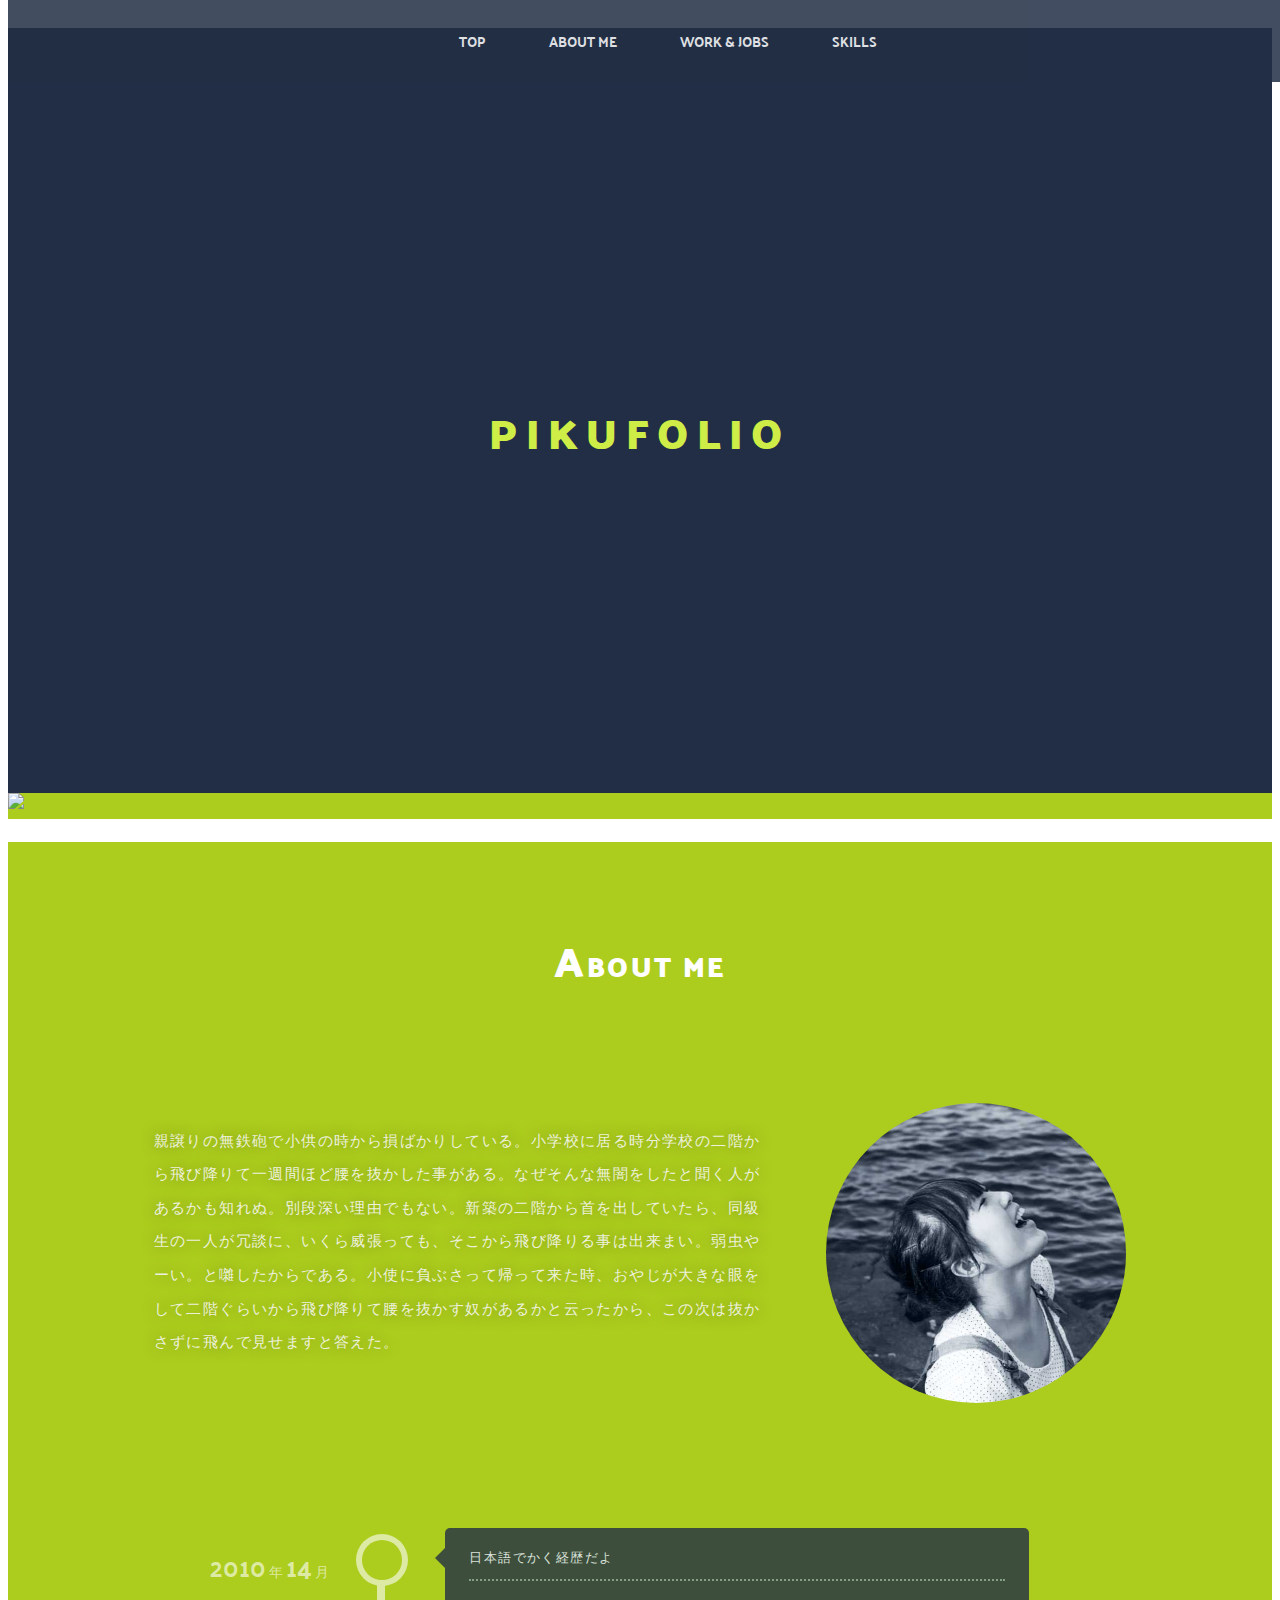
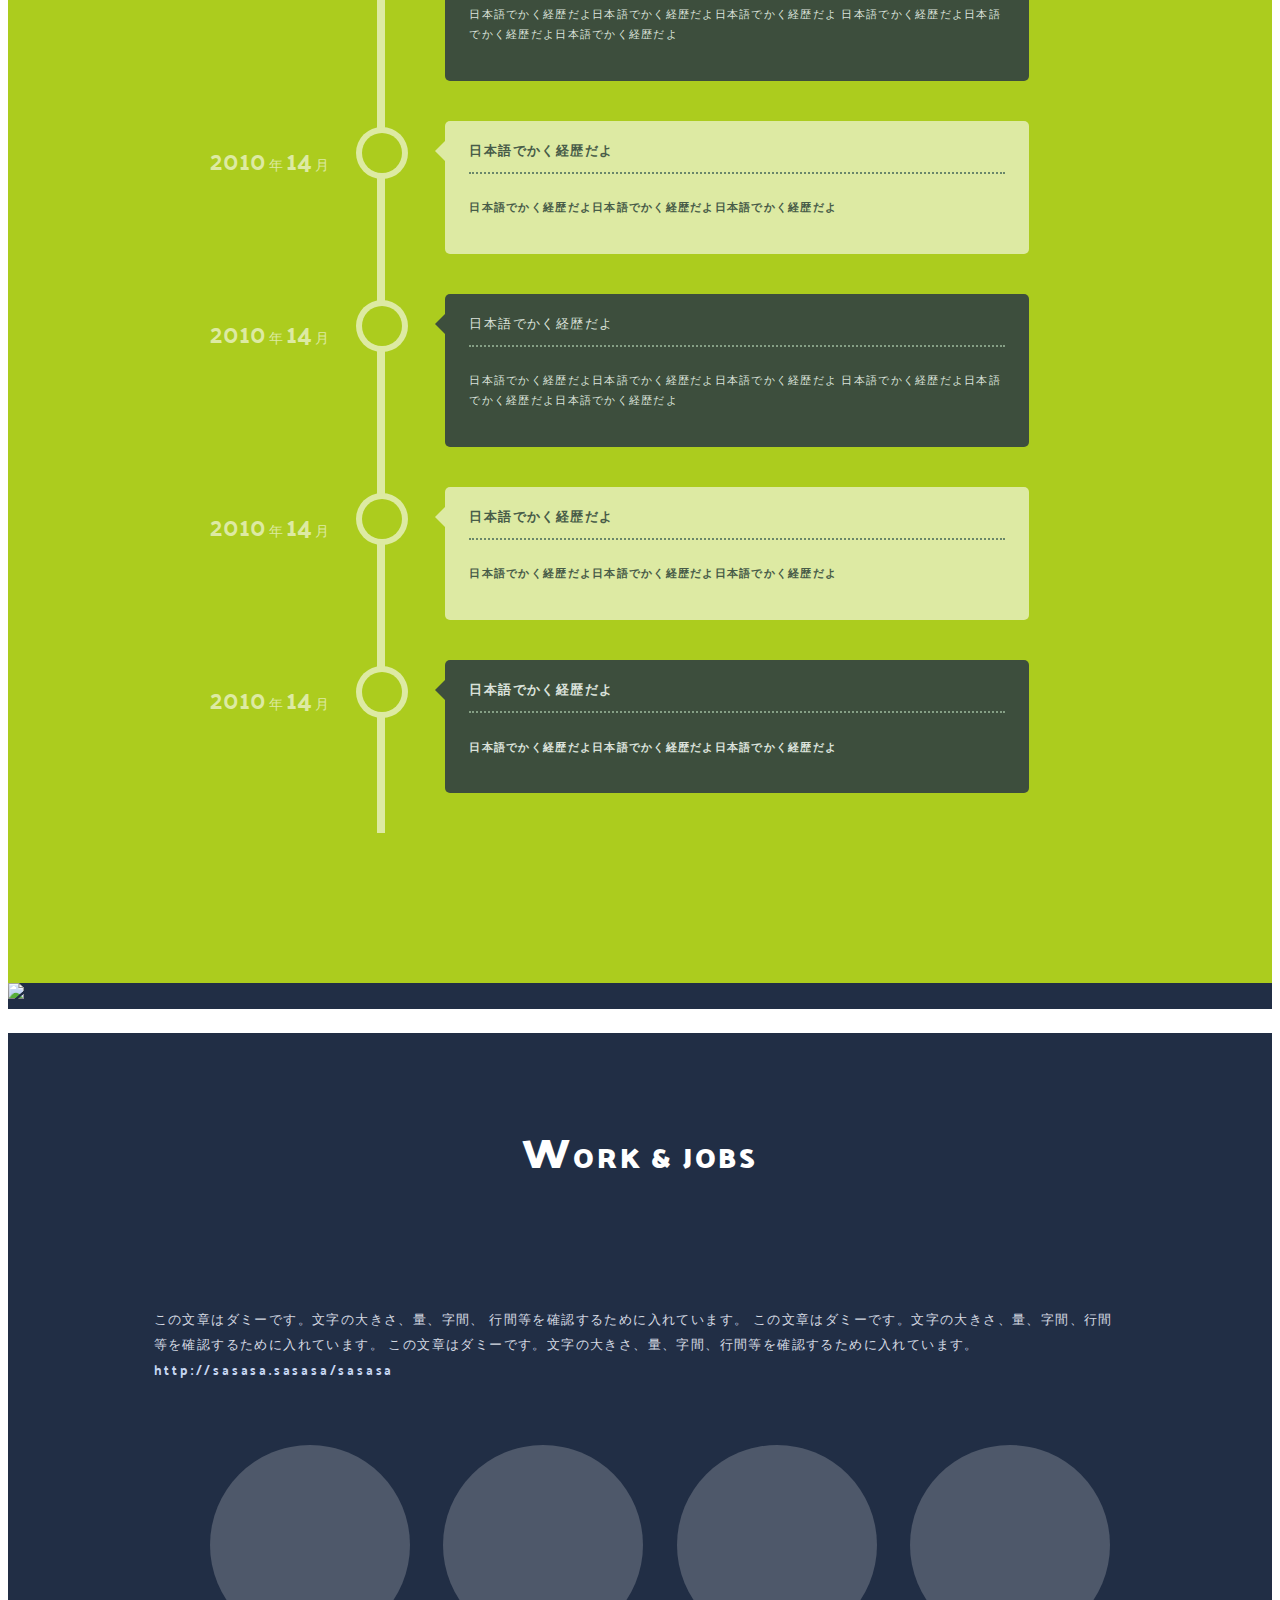
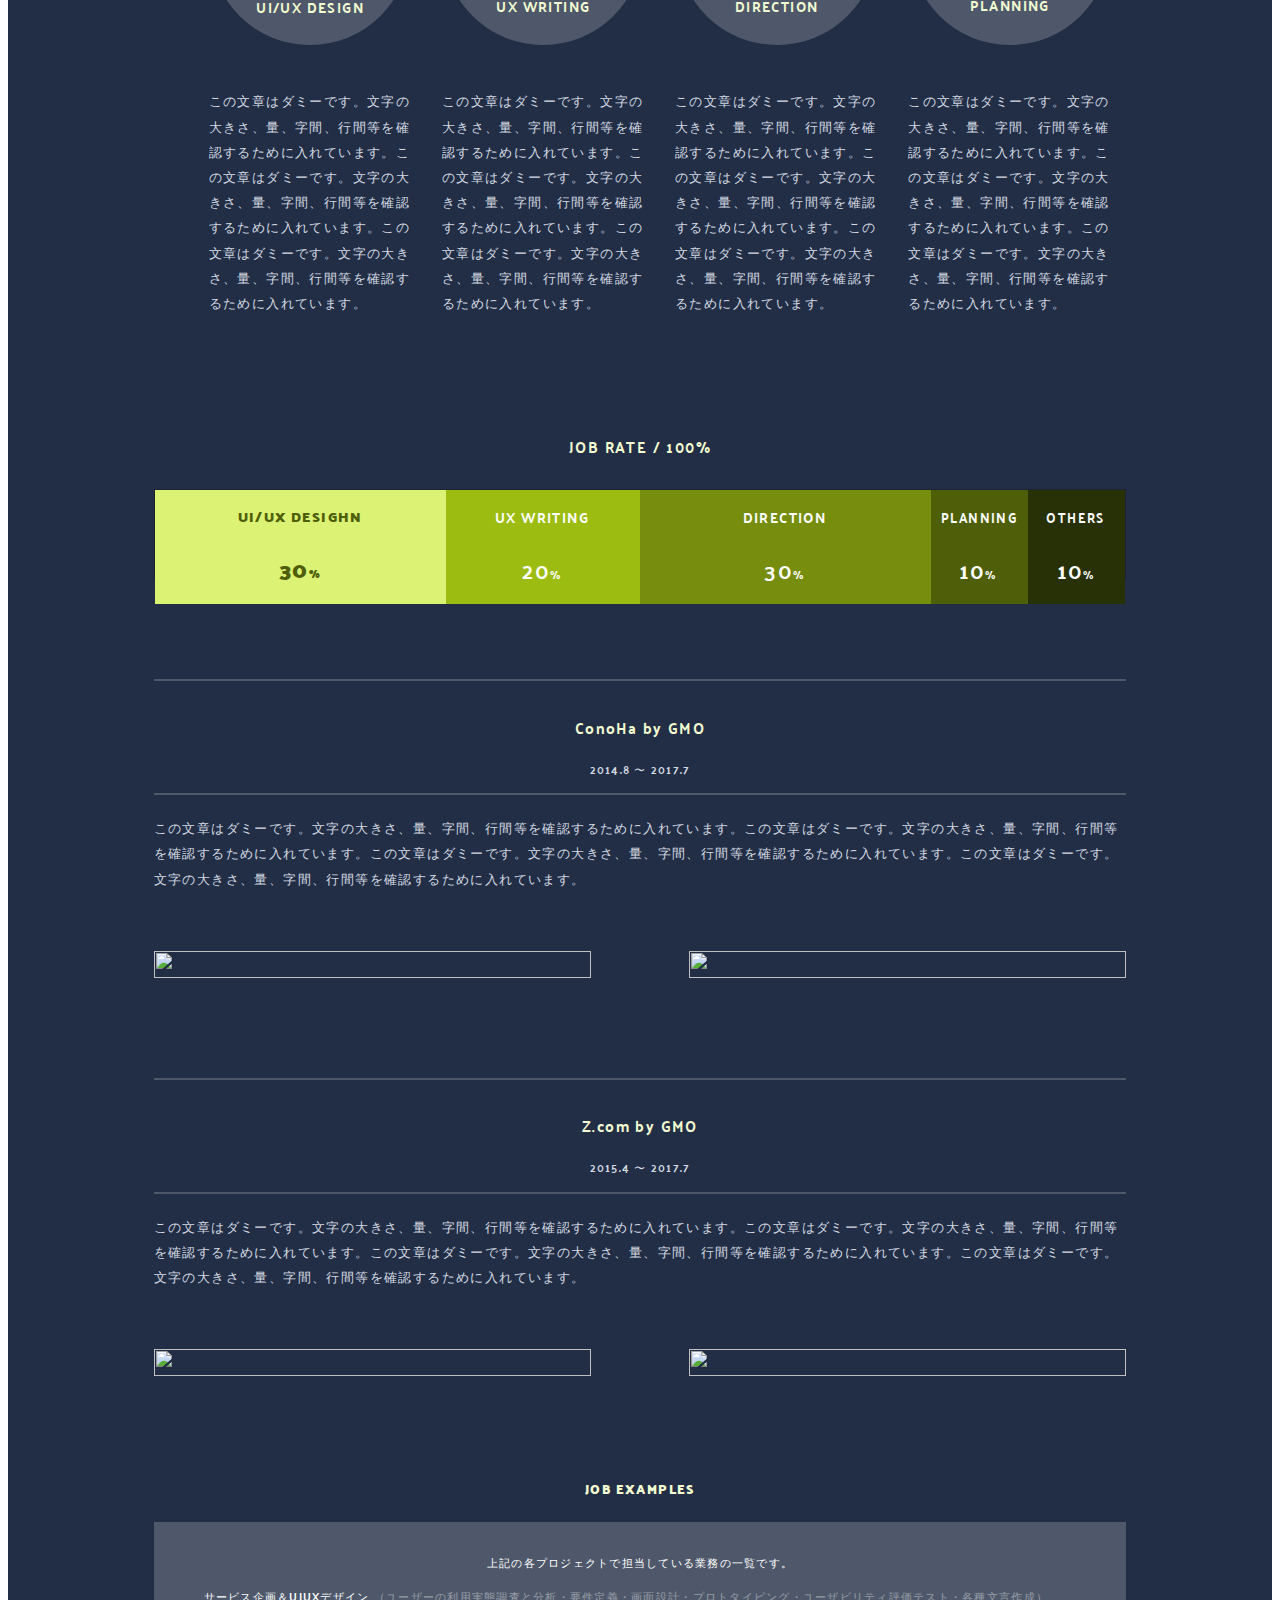
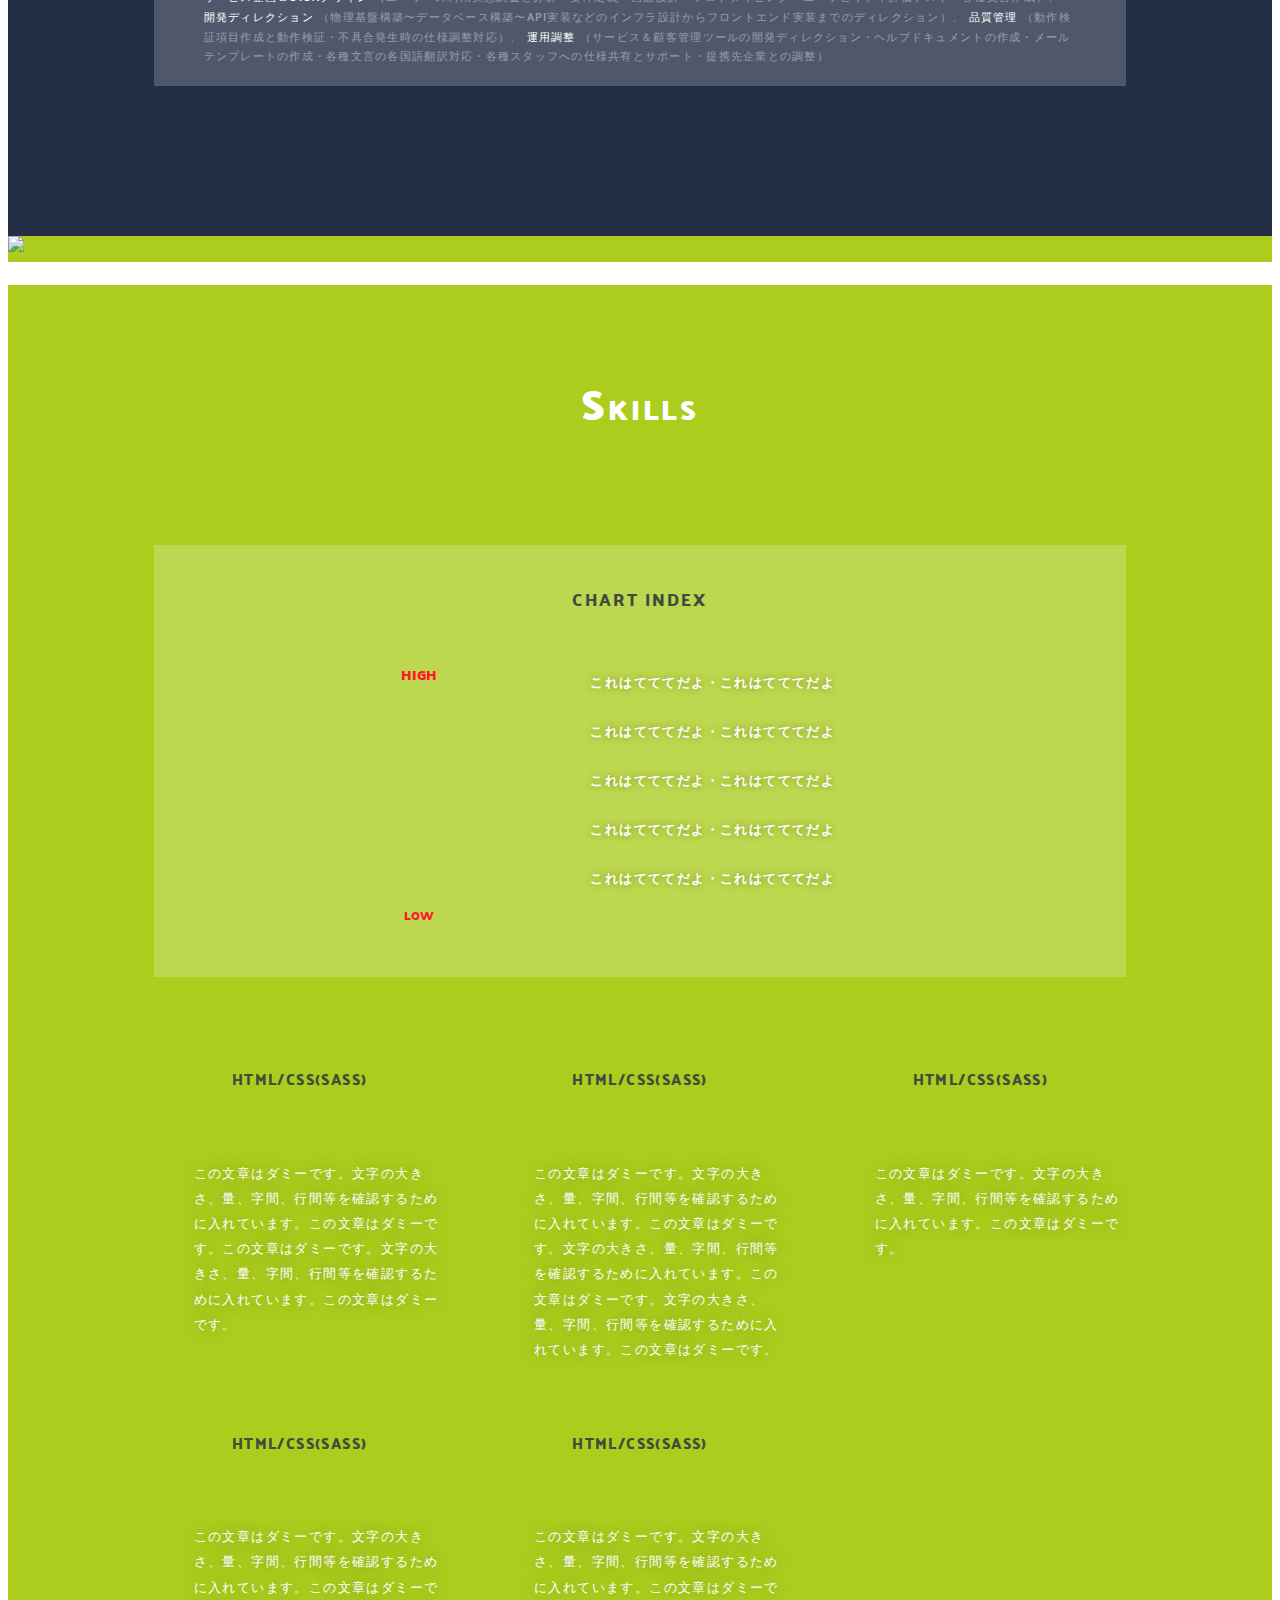
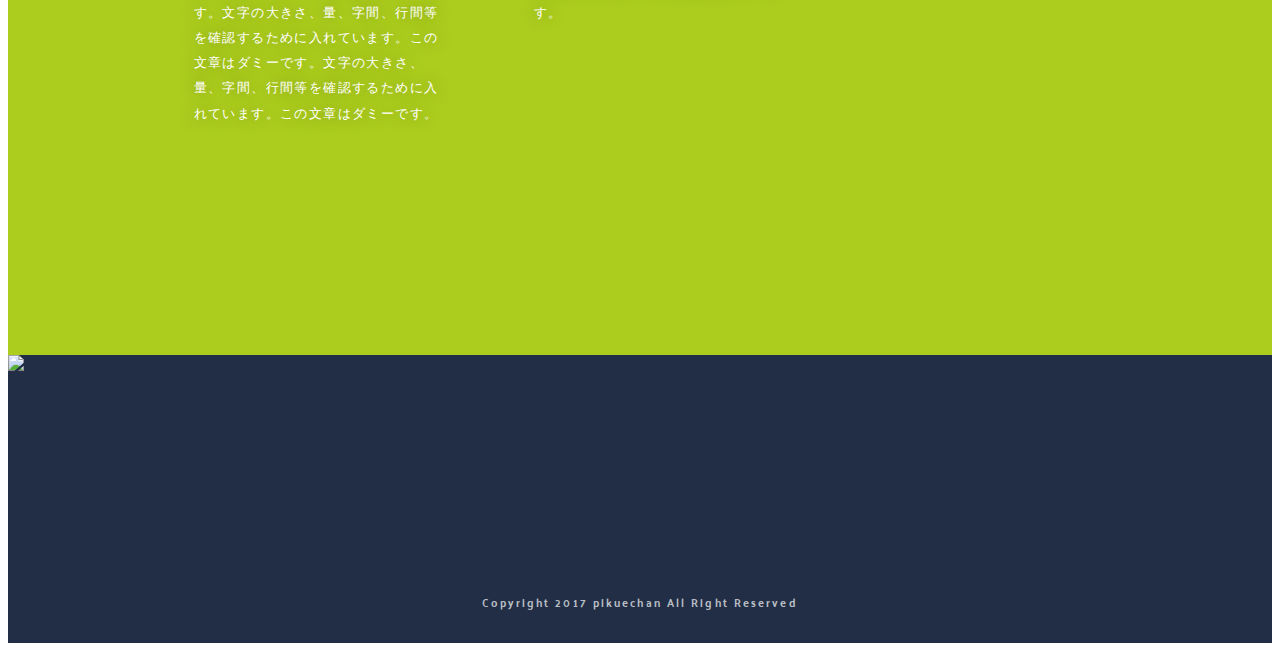
==== index.html @ f598cff9 "works job list  のレイアウト調整とサンプルテキストの追加" ====
<!DOCTYPE html>
<html>

<head>
    <meta charset="utf-8">
    <title>pikufolio</title>
    <meta name="description" content="サイトの紹介文">
    <meta name="author" content="pikuechan">
    <meta name="viewport" content="width=device-width, initial-scale=1">
    <link href="https://fonts.googleapis.com/earlyaccess/mplus1p.css" rel="stylesheet">
    <link rel="stylesheet" type="text/css" href="http://mplus-fonts.sourceforge.jp/webfonts/general-j/mplus_webfonts.css">
    <link rel="stylesheet" href="scss/css/reset.css">
    <link rel="stylesheet" href="scss/css/common.css">
    <!-- <link rel="shortcut icon" href="ファビコンのパス"> -->
</head>

<body>
    <header id="position_top">
        <nav>
            <span class="navmenu icon-menu"></span>
            <ol class="navmenu_list">
                <li><a class="navlink" href="#position_top">TOP</a></li>
                <li><a class="navlink" href="#position_aboutme">ABOUT ME</a></li>
                <li><a class="navlink" href="#position_works">WORK & JOBS</a></li>
                <li><a class="navlink" href="#position_skills">SKILLS</a></li>
            </ol>
        </nav>
        <h1 class="bold-text">PIKUFOLIO</h1>
    </header>
    <div class="section-border--earth">
        <img src="/images/svg/wave-earth.svg" width="100%" height="auto">
    </div>

    <main>
        <!--ABOUT ME-->
        <section class="aboutme" id="position_aboutme">
            <h2 class="aboutme__title">ABOUT ME</h2>
            <section class="aboutme__content">
                <!--プロフィール-->
                <section class="aboutme__profile">
                    <article>
                        親譲りの無鉄砲で小供の時から損ばかりしている。小学校に居る時分学校の二階から飛び降りて一週間ほど腰を抜かした事がある。なぜそんな無闇をしたと聞く人があるかも知れぬ。別段深い理由でもない。新築の二階から首を出していたら、同級生の一人が冗談に、いくら威張っても、そこから飛び降りる事は出来まい。弱虫やーい。と囃したからである。小使に負ぶさって帰って来た時、おやじが大きな眼をして二階ぐらいから飛び降りて腰を抜かす奴があるかと云ったから、この次は抜かさずに飛んで見せますと答えた。
                    </article>
                    <img src="/images/pikuphoto.jpg">
                </section>
                <!--年表-->
                <ul class="aboutme__chronology">
                    <li>
                        <time class="chronology__timelabel" datetime="2013-04">
                            <span class="num">2010</span>
                            <span class="char">年</span>
                            <span class="num">14</span>
                            <span class="char">月</span>
                        </time>
                        <div class="chronology__icon icon-graduation-cap"></div>
                        <div class="chronology__timecontent">
                            <h3>日本語でかく経歴だよ</h3>
                            <p>日本語でかく経歴だよ日本語でかく経歴だよ日本語でかく経歴だよ 日本語でかく経歴だよ日本語でかく経歴だよ日本語でかく経歴だよ
                            </p>
                        </div>
                    </li>
                    <li>
                        <time class="chronology__timelabel" datetime="2013-04">
                            <span class="num">2010</span>
                            <span class="char">年</span>
                            <span class="num">14</span>
                            <span class="char">月</span>
                        </time>
                        <div class="chronology__icon icon-link"></div>
                        <div class="chronology__timecontent">
                            <h3 class="semibold-text">日本語でかく経歴だよ</h3>
                            <p class="semibold-text">日本語でかく経歴だよ日本語でかく経歴だよ日本語でかく経歴だよ
                            </p>
                        </div>
                    </li>
                    <li>
                        <time class="chronology__timelabel" datetime="2013-04">
                            <span class="num">2010</span>
                            <span class="char">年</span>
                            <span class="num">14</span>
                            <span class="char">月</span>
                        </time>
                        <div class="chronology__icon icon-new-message"></div>
                        <div class="chronology__timecontent">
                            <h3>日本語でかく経歴だよ</h3>
                            <p>日本語でかく経歴だよ日本語でかく経歴だよ日本語でかく経歴だよ 日本語でかく経歴だよ日本語でかく経歴だよ日本語でかく経歴だよ
                            </p>
                        </div>
                    </li>
                    <li>
                        <time class="chronology__timelabel" datetime="2013-04">
                            <span class="num">2010</span>
                            <span class="char">年</span>
                            <span class="num">14</span>
                            <span class="char">月</span>
                        </time>
                        <div class="chronology__icon icon-link"></div>
                        <div class="chronology__timecontent">
                            <h3 class="semibold-text">日本語でかく経歴だよ</h3>
                            <p class="semibold-text">日本語でかく経歴だよ日本語でかく経歴だよ日本語でかく経歴だよ
                            </p>
                        </div>
                    </li>
                    <li>
                        <time class="chronology__timelabel" datetime="2013-04">
                            <span class="num">2010</span>
                            <span class="char">年</span>
                            <span class="num">14</span>
                            <span class="char">月</span>
                        </time>
                        <div class="chronology__icon icon-link"></div>
                        <div class="chronology__timecontent">
                            <h3 class="semibold-text">日本語でかく経歴だよ</h3>
                            <p class="semibold-text">日本語でかく経歴だよ日本語でかく経歴だよ日本語でかく経歴だよ
                            </p>
                        </div>
                    </li>
                </ul>
            </section>
        </section>
        <div class="section-border--space">
            <img src="/images/svg/wave-space.svg" width="100%" height="auto">
        </div>

        <!--WORKS-->
        <section class="works" id="position_works">
            <h2 class="works__title">WORK & JOBS </h2>
            <section class="works__content">
                <p class="works__description">
                    この文章はダミーです。文字の大きさ、量、字間、 行間等を確認するために入れています。 この文章はダミーです。文字の大きさ、量、字間、行間等を確認するために入れています。 この文章はダミーです。文字の大きさ、量、字間、行間等を確認するために入れています。
                    <a href="http://sasasa.sasasa/sasasa" target="new">http://sasasa.sasasa/sasasa</a>
                </p>
                <ul class="joblist">
                    <li class="joblist__items ">
                        <figure class="job__icon  job__icon--uiux"></figure>
                        <p class="job__description ">
                            この文章はダミーです。文字の大きさ、量、字間、行間等を確認するために入れています。この文章はダミーです。文字の大きさ、量、字間、行間等を確認するために入れています。この文章はダミーです。文字の大きさ、量、字間、行間等を確認するために入れています。
                        </p>
                    </li>
                    <li class="joblist__items ">
                        <figure class="job__icon job__icon--uxwriting"></figure>
                        <p class="job__description ">
                            この文章はダミーです。文字の大きさ、量、字間、行間等を確認するために入れています。この文章はダミーです。文字の大きさ、量、字間、行間等を確認するために入れています。この文章はダミーです。文字の大きさ、量、字間、行間等を確認するために入れています。
                        </p>
                    </li>
                    <li class="joblist__items ">
                        <figure class="job__icon  job__icon--direction"></figure>
                        <p class="job__description ">
                            この文章はダミーです。文字の大きさ、量、字間、行間等を確認するために入れています。この文章はダミーです。文字の大きさ、量、字間、行間等を確認するために入れています。この文章はダミーです。文字の大きさ、量、字間、行間等を確認するために入れています。
                        </p>
                    </li>
                    <li class="joblist__items ">
                        <figure class="job__icon  job__icon--planning"></figure>
                        <p class="job__description ">
                            この文章はダミーです。文字の大きさ、量、字間、行間等を確認するために入れています。この文章はダミーです。文字の大きさ、量、字間、行間等を確認するために入れています。この文章はダミーです。文字の大きさ、量、字間、行間等を確認するために入れています。
                        </p>
                    </li>

                </ul>
                <section class="job-rate">
                    <h3>JOB RATE / 100%</h3>
                    <div class="ratebar">
                        <div class="barparts barparts--uiux">
                            <mark class="barblock">
                                <u class="barnum">1</u>
                                <u class="bartitle">UI/UX DESIGHN</u>
                            </mark>
                            <mark class="barblock percnum">30</mark>
                        </div>
                        <div class="barparts barparts--uxwriting">
                            <mark class="barblock">
                                <u class="barnum">2</u>
                                <u class="bartitle">UX WRITING</u>
                            </mark>
                            <mark class="barblock percnum">20</mark>
                        </div>
                        <div class="barparts barparts--direction">
                            <mark class="barblock">
                                <u class="barnum">3</u>
                                <u class="bartitle">DIRECTION</u>
                            </mark>
                            <mark class="barblock percnum">30</mark>
                        </div>
                        <div class="barparts barparts--planning">
                            <mark class="barblock">
                                <u class="barnum">4</u>
                                <u class="bartitle">PLANNING</u>
                            </mark>
                            <mark class="barblock percnum">10</mark>
                        </div>
                        <div class="barparts barparts--others">
                            <mark class="barblock">
                                <u class="barnum">5</u>
                                <u class="bartitle">OTHERS</u>
                            </mark>
                            <mark class="barblock percnum">10</mark>
                        </div>
                    </div>
                    <div class="ratedfn">
                        <dl class="ratedfn--item ratedfn__uiux">
                            <dt class="ratedfn--num">1</dt>
                            <dd class="ratedfn--title">UI/UX DESIGHN
                                <u class="ratedfn--perc">30<u>%</u></u>
                            </dd>
                        </dl>
                        <dl class="ratedfn--item ratedfn__uxwriting">
                            <dt class="ratedfn--num">2</dt>
                            <dd class="ratedfn--title">UX WRITING
                                <u class="ratedfn--perc">20<u>%</u></u>
                            </dd>
                        </dl>
                        <dl class="ratedfn--item ratedfn__direction">
                            <dt class="ratedfn--num">3</dt>
                            <dd class="ratedfn--title">DIRECTION
                                <u class="ratedfn--perc">30<u>%</u></u>
                            </dd>
                        </dl>
                        <dl class="ratedfn--item ratedfn__planning">
                            <dt class="ratedfn--num">4</dt>
                            <dd class="ratedfn--title">PLANNING
                                <u class="ratedfn--perc">10<u>%</u></u>
                            </dd>
                        </dl>
                        <dl class="ratedfn--item ratedfn__others">
                            <dt class="ratedfn--num">5</dt>
                            <dd class="ratedfn--title">OTHERS
                                <u class="ratedfn--perc">10<u>%</u></u>
                            </dd>
                        </dl>
                    </div>
                </section>
                <section class="jobcase">
                    <div class="jobcase__title">
                        <h3>ConoHa by GMO</h3>
                        <aside>2014.8 〜 2017.7</aside>
                    </div>
                    <p class="jobcase__description">
                        この文章はダミーです。文字の大きさ、量、字間、行間等を確認するために入れています。この文章はダミーです。文字の大きさ、量、字間、行間等を確認するために入れています。この文章はダミーです。文字の大きさ、量、字間、行間等を確認するために入れています。この文章はダミーです。文字の大きさ、量、字間、行間等を確認するために入れています。
                    </p>
                    <div class="jobcase__images">
                        <a href="/images/conoha1.png" data-rel="lightcase:myCollection:slideshow" title="ConoHaコントロールパネル">
                            <img src="/images/conoha1.png" alt="">
                        </a>
                        <a href="/images/conoha2.png" data-rel="lightcase:myCollection:slideshow" title="ConoHaコントロールパネル">
                            <img src="/images/conoha2.png" alt="">
                        </a>
                    </div>
                </section>
                <section class="jobcase">
                    <div class="jobcase__title">
                        <h3>Z.com by GMO</h3>
                        <aside>2015.4 〜 2017.7</aside>
                    </div>
                    <p class="jobcase__description">
                        この文章はダミーです。文字の大きさ、量、字間、行間等を確認するために入れています。この文章はダミーです。文字の大きさ、量、字間、行間等を確認するために入れています。この文章はダミーです。文字の大きさ、量、字間、行間等を確認するために入れています。この文章はダミーです。文字の大きさ、量、字間、行間等を確認するために入れています。
                    </p>
                    <div class="jobcase__images">
                        <a href="/images/zcom1.png" data-rel="lightcase:myCollection:slideshow" title="Z.comコントロールパネル">
                            <img src="/images/zcom1.png" alt="">
                        </a>
                        <a href="/images/zcom2.png" data-rel="lightcase:myCollection:slideshow" title="Z.comコントロールパネル">
                            <img src="/images/zcom2.png" alt="">
                        </a>
                        <!--<img src="/images/zcom2.png" alt="">-->
                    </div>
                </section>
                <section class="jobdetails">
                    <h3 class="jobdetails__title bold-text">
                        JOB EXAMPLES
                    </h3>

                    <section class="jobdetails__area">
                        <p class="jobdetails__description">
                            上記の各プロジェクトで担当している業務の一覧です。
                        </p>
                        サービス企画＆UIUXデザイン<mark class="jobdetails__area__exam">
                        （ユーザーの利用実態調査と分析・要件定義・画面設計・プロトタイピング・ユーザビリティ評価テスト・各種文言作成）、</mark> 開発ディレクション
                        <mark class="jobdetails__area__exam">
                        （物理基盤構築〜データベース構築〜API実装などのインフラ設計からフロントエンド実装までのディレクション）、</mark> 品質管理
                        <mark class="jobdetails__area__exam">（動作検証項目作成と動作検証・不具合発生時の仕様調整対応）、</mark> 運用調整
                        <mark class="jobdetails__area__exam">
                        （サービス＆顧客管理ツールの開発ディレクション・ヘルプドキュメントの作成・メールテンプレートの作成・各種文言の各国語翻訳対応・各種スタッフへの仕様共有とサポート・提携先企業との調整）</mark>
                    </section>
                </section>
            </section>
        </section>
        <div class="section-border--earth ">
            <img src="/images/svg/wave-earth.svg" width="100% " height="auto ">
        </div>

        <!--SKILLS-->
        <section class="skills" id="position_skills">
            <h2 class="skills__title ">SKILLS </h2>
            <section class="skills__content">
                <aside class="chart">
                    <h3 class="chart__title semibold-text">CHART INDEX</h3>
                    <div class="chart__area">
                        <div class="chart__area__arrow">
                            <span class="icon-arrow"></span>
                        </div>
                        <aside class="chart__area__description">
                            <dl>
                                <dt class="skillheart skillheart--5"></dt>
                                <dd class="semibold-text">これはてててだよ・これはてててだよ</dd>
                            </dl>
                            <dl>
                                <dt class="skillheart skillheart--4"></dt>
                                <dd class="semibold-text">これはてててだよ・これはてててだよ</dd>
                            </dl>
                            <dl>
                                <dt class="skillheart skillheart--3"></dt>
                                <dd class="semibold-text">これはてててだよ・これはてててだよ</dd>
                            </dl>
                            <dl>
                                <dt class="skillheart skillheart--2"></dt>
                                <dd class="semibold-text">これはてててだよ・これはてててだよ</dd>
                            </dl>
                            <dl>
                                <dt class="skillheart skillheart--1"></dt>
                                <dd class="semibold-text">これはてててだよ・これはてててだよ</dd>
                            </dl>
                        </aside>
                    </div>
                </aside>
                <section class="skills__list">
                    <dl class="skill__item">
                        <dt class="skill__title">
                            <h4 class="semibold-text">HTML/CSS(SASS)</h4>
                            <span class="skillheart skillheart--4"></span>
                        </dt>
                        <dd class="skill__comment">
                            この文章はダミーです。文字の大きさ、量、字間、行間等を確認するために入れています。この文章はダミーです。この文章はダミーです。文字の大きさ、量、字間、行間等を確認するために入れています。この文章はダミーです。
                        </dd>
                    </dl>
                    <dl class="skill__item">
                        <dt class="skill__title">
                            <h4 class="semibold-text">HTML/CSS(SASS)</h4>
                            <span class="skillheart skillheart--3"></span>
                        </dt>
                        <dd class="skill__comment">
                            この文章はダミーです。文字の大きさ、量、字間、行間等を確認するために入れています。この文章はダミーです。文字の大きさ、量、字間、行間等を確認するために入れています。この文章はダミーです。文字の大きさ、量、字間、行間等を確認するために入れています。この文章はダミーです。
                        </dd>
                    </dl>
                    <dl class="skill__item">
                        <dt class="skill__title">
                            <h4 class="semibold-text">HTML/CSS(SASS)</h4>
                            <span class="skillheart skillheart--2"></span>
                        </dt>
                        <dd class="skill__comment">
                            この文章はダミーです。文字の大きさ、量、字間、行間等を確認するために入れています。この文章はダミーです。
                        </dd>
                    </dl>
                    <dl class="skill__item">
                        <dt class="skill__title">
                            <h4 class="semibold-text">HTML/CSS(SASS)</h4>
                            <span class="skillheart skillheart--4"></span>
                        </dt>
                        <dd class="skill__comment">
                            この文章はダミーです。文字の大きさ、量、字間、行間等を確認するために入れています。この文章はダミーです。文字の大きさ、量、字間、行間等を確認するために入れています。この文章はダミーです。文字の大きさ、量、字間、行間等を確認するために入れています。この文章はダミーです。
                        </dd>
                    </dl>
                    <dl class="skill__item">
                        <dt class="skill__title">
                            <h4 class="semibold-text">HTML/CSS(SASS)</h4>
                            <span class="skillheart skillheart--3"></span>
                        </dt>
                        <dd class="skill__comment">
                            この文章はダミーです。文字の大きさ、量、字間、行間等を確認するために入れています。この文章はダミーです。
                        </dd>
                    </dl>
                    <!--何もないとcenterが空いちゃうから調整用-->
                    <dl class="skill__item"></dl>
                </section>
            </section>
        </section>
        <div class="section-border--space ">
            <img src="/images/svg/wave-space.svg " width="100% " height="auto ">
        </div>

    </main>
    <footer>
        <div class="snsicons ">
            <ul>
                <li>
                    <a href="https://twitter.com/pikuechan" target="new"><span class="icon-twitter-with-circle "></span></a>
                </li>
                <li>
                    <a href="https://www.facebook.com/pikuechan" target="new"><span class="icon-facebook-with-circle "></span></a>
                </li>
                <li>
                    <a href="https://www.instagram.com/pikuechan" target="new"><span class="icon-instagram-with-circle "></span></a>
                </li>
                <li>
                    <a href="https://www.pinterest.jp/pikuechan/" target="new"><span class="icon-pinterest-with-circle "></span></a>
                </li>
                <li>
                    <a href="https://cookpad.com/kitchen/5305608" target="new"><span class="icon-cookpad "></span></a>
                </li>
                <li>
                    <a href="http://blog.pikuchi.com/" target="new"><span class="icon-blog "></span></a>
                </li>
            </ul>
        </div>
        <aside class="copyright ">Copyright 2017 pikuechan All Right Reserved</aside>
    </footer>

    <script type="text/javascript" src="https://ajax.googleapis.com/ajax/libs/jquery/1.10.2/jquery.min.js"></script>
    <script type="text/javascript" src="/js/lightcase.js"></script>
    <script type="text/javascript" src="/js/common.js"></script>
</body>

</html>
---- scss/css/common.css ----
@charset "UTF-8";
/***************************************************************
                          Color Settings
****************************************************************/
/*宇宙背景ver. カラーリング*/
/*地球背景ver. カラーリング*/
/***************************************************************
                          Size Settings
****************************************************************/
/***********************************************************
                         MIXIN
***********************************************************/
/***********************************************************
                       SECTION BASE AREA
***********************************************************/
/***********************************************************
                       SECTION TITLE　
***********************************************************/
/***********************************************************
                       SENTENCE STYLE　
***********************************************************/
/* xlarge */
/* large */
/* basic */
/* small */
/***************************************************************
                          Color Settings
****************************************************************/
/*宇宙背景ver. カラーリング*/
/*地球背景ver. カラーリング*/
/***************************************************************
                          Size Settings
****************************************************************/
/***********************************************************
                         EXTEMD
@media内で使えないから使い回しのサイズ指定には使えなそう.....
***********************************************************/
@import url("https://fonts.googleapis.com/css?family=Palanquin+Dark:400,600,700");
@font-face {
  font-family: 'pikufont';
  src: url("/fonts/pikufont.eot?nmrhon");
  src: url("/fonts/pikufont.eot?nmrhon#iefix") format("embedded-opentype"), url("/fonts/pikufont.ttf?nmrhon") format("truetype"), url("/fonts/pikufont.woff?nmrhon") format("woff"), url("/fonts/pikufont.svg?nmrhon#pikufont") format("svg");
  font-weight: normal;
  font-style: normal;
}

[class^="icon-"],
[class*=" icon-"] {
  /* use !important to prevent issues with browser extensions that change fonts */
  font-family: 'pikufont' !important;
  speak: none;
  font-style: normal;
  font-weight: normal;
  font-variant: normal;
  text-transform: none;
  line-height: 1;
  /* Better Font Rendering =========== */
  -webkit-font-smoothing: antialiased;
  -moz-osx-font-smoothing: grayscale;
}

.icon-air:before {
  content: "\e900";
}

.icon-aircraft-landing:before {
  content: "\e901";
}

.icon-aircraft-take-off:before {
  content: "\e902";
}

.icon-aircraft:before {
  content: "\e903";
}

.icon-align-bottom:before {
  content: "\e904";
}

.icon-align-horizontal-middle:before {
  content: "\e905";
}

.icon-align-left:before {
  content: "\e906";
}

.icon-align-right:before {
  content: "\e907";
}

.icon-align-top:before {
  content: "\e908";
}

.icon-align-vertical-middle:before {
  content: "\e909";
}

.icon-archive:before {
  content: "\e90a";
}

.icon-area-graph:before {
  content: "\e90b";
}

.icon-arrow-bold-down:before {
  content: "\e90c";
}

.icon-arrow-bold-left:before {
  content: "\e90d";
}

.icon-arrow-bold-right:before {
  content: "\e90e";
}

.icon-arrow-bold-up:before {
  content: "\e90f";
}

.icon-arrow-down:before {
  content: "\e910";
}

.icon-arrow-left:before {
  content: "\e911";
}

.icon-arrow-long-down:before {
  content: "\e912";
}

.icon-arrow-long-left:before {
  content: "\e913";
}

.icon-arrow-long-right:before {
  content: "\e914";
}

.icon-arrow-long-up:before {
  content: "\e915";
}

.icon-arrow-right:before {
  content: "\e916";
}

.icon-arrow-up:before {
  content: "\e917";
}

.icon-arrow-with-circle-down:before {
  content: "\e918";
}

.icon-arrow-with-circle-left:before {
  content: "\e919";
}

.icon-arrow-with-circle-right:before {
  content: "\e91a";
}

.icon-arrow-with-circle-up:before {
  content: "\e91b";
}

.icon-attachment:before {
  content: "\e91c";
}

.icon-awareness-ribbon:before {
  content: "\e91d";
}

.icon-back-in-time:before {
  content: "\e91e";
}

.icon-back:before {
  content: "\e91f";
}

.icon-bar-graph:before {
  content: "\e920";
}

.icon-battery:before {
  content: "\e921";
}

.icon-beamed-note:before {
  content: "\e922";
}

.icon-bell:before {
  content: "\e923";
}

.icon-blackboard:before {
  content: "\e924";
}

.icon-block:before {
  content: "\e925";
}

.icon-book:before {
  content: "\e926";
}

.icon-bookmark:before {
  content: "\e927";
}

.icon-bookmarks:before {
  content: "\e928";
}

.icon-bowl:before {
  content: "\e929";
}

.icon-box:before {
  content: "\e92a";
}

.icon-briefcase:before {
  content: "\e92b";
}

.icon-browser:before {
  content: "\e92c";
}

.icon-brush:before {
  content: "\e92d";
}

.icon-bucket:before {
  content: "\e92e";
}

.icon-bug:before {
  content: "\e92f";
}

.icon-cake:before {
  content: "\e930";
}

.icon-calculator:before {
  content: "\e931";
}

.icon-calendar:before {
  content: "\e932";
}

.icon-camera:before {
  content: "\e933";
}

.icon-ccw:before {
  content: "\e934";
}

.icon-chat:before {
  content: "\e935";
}

.icon-check:before {
  content: "\e936";
}

.icon-chevron-down:before {
  content: "\e937";
}

.icon-chevron-left:before {
  content: "\e938";
}

.icon-chevron-right:before {
  content: "\e939";
}

.icon-chevron-small-down:before {
  content: "\e93a";
}

.icon-chevron-small-left:before {
  content: "\e93b";
}

.icon-chevron-small-right:before {
  content: "\e93c";
}

.icon-chevron-small-up:before {
  content: "\e93d";
}

.icon-chevron-thin-down:before {
  content: "\e93e";
}

.icon-chevron-thin-left:before {
  content: "\e93f";
}

.icon-chevron-thin-right:before {
  content: "\e940";
}

.icon-chevron-thin-up:before {
  content: "\e941";
}

.icon-chevron-up:before {
  content: "\e942";
}

.icon-chevron-with-circle-down:before {
  content: "\e943";
}

.icon-chevron-with-circle-left:before {
  content: "\e944";
}

.icon-chevron-with-circle-right:before {
  content: "\e945";
}

.icon-chevron-with-circle-up:before {
  content: "\e946";
}

.icon-circle-with-cross:before {
  content: "\e947";
}

.icon-circle-with-minus:before {
  content: "\e948";
}

.icon-circle-with-plus:before {
  content: "\e949";
}

.icon-circle:before {
  content: "\e94a";
}

.icon-circular-graph:before {
  content: "\e94b";
}

.icon-clapperboard:before {
  content: "\e94c";
}

.icon-classic-computer:before {
  content: "\e94d";
}

.icon-clipboard:before {
  content: "\e94e";
}

.icon-clock:before {
  content: "\e94f";
}

.icon-cloud:before {
  content: "\e950";
}

.icon-code:before {
  content: "\e951";
}

.icon-cog:before {
  content: "\e952";
}

.icon-colours:before {
  content: "\e953";
}

.icon-compass:before {
  content: "\e954";
}

.icon-controller-fast-backward:before {
  content: "\e955";
}

.icon-controller-fast-forward:before {
  content: "\e956";
}

.icon-controller-jump-to-start:before {
  content: "\e957";
}

.icon-controller-next:before {
  content: "\e958";
}

.icon-controller-paus:before {
  content: "\e959";
}

.icon-controller-play:before {
  content: "\e95a";
}

.icon-controller-record:before {
  content: "\e95b";
}

.icon-controller-stop:before {
  content: "\e95c";
}

.icon-controller-volume:before {
  content: "\e95d";
}

.icon-copy:before {
  content: "\e95e";
}

.icon-creative-commons-attribution:before {
  content: "\e95f";
}

.icon-creative-commons-noderivs:before {
  content: "\e960";
}

.icon-creative-commons-noncommercial-eu:before {
  content: "\e961";
}

.icon-creative-commons-noncommercial-us:before {
  content: "\e962";
}

.icon-creative-commons-public-domain:before {
  content: "\e963";
}

.icon-creative-commons-remix:before {
  content: "\e964";
}

.icon-creative-commons-share:before {
  content: "\e965";
}

.icon-creative-commons-sharealike:before {
  content: "\e966";
}

.icon-creative-commons:before {
  content: "\e967";
}

.icon-credit-card:before {
  content: "\e968";
}

.icon-credit:before {
  content: "\e969";
}

.icon-crop:before {
  content: "\e96a";
}

.icon-cross:before {
  content: "\e96b";
}

.icon-cup:before {
  content: "\e96c";
}

.icon-cw:before {
  content: "\e96d";
}

.icon-cycle:before {
  content: "\e96e";
}

.icon-database:before {
  content: "\e96f";
}

.icon-dial-pad:before {
  content: "\e970";
}

.icon-direction:before {
  content: "\e971";
}

.icon-document-landscape:before {
  content: "\e972";
}

.icon-document:before {
  content: "\e973";
}

.icon-documents:before {
  content: "\e974";
}

.icon-dot-single:before {
  content: "\e975";
}

.icon-dots-three-horizontal:before {
  content: "\e976";
}

.icon-dots-three-vertical:before {
  content: "\e977";
}

.icon-dots-two-horizontal:before {
  content: "\e978";
}

.icon-dots-two-vertical:before {
  content: "\e979";
}

.icon-download:before {
  content: "\e97a";
}

.icon-drink:before {
  content: "\e97b";
}

.icon-drive:before {
  content: "\e97c";
}

.icon-drop:before {
  content: "\e97d";
}

.icon-edit:before {
  content: "\e97e";
}

.icon-email:before {
  content: "\e97f";
}

.icon-emoji-flirt:before {
  content: "\e980";
}

.icon-emoji-happy:before {
  content: "\e981";
}

.icon-emoji-neutral:before {
  content: "\e982";
}

.icon-emoji-sad:before {
  content: "\e983";
}

.icon-erase:before {
  content: "\e984";
}

.icon-eraser:before {
  content: "\e985";
}

.icon-export:before {
  content: "\e986";
}

.icon-eye-with-line:before {
  content: "\e987";
}

.icon-eye:before {
  content: "\e988";
}

.icon-feather:before {
  content: "\e989";
}

.icon-fingerprint:before {
  content: "\e98a";
}

.icon-flag:before {
  content: "\e98b";
}

.icon-flash:before {
  content: "\e98c";
}

.icon-flashlight:before {
  content: "\e98d";
}

.icon-flat-brush:before {
  content: "\e98e";
}

.icon-flow-branch:before {
  content: "\e98f";
}

.icon-flow-cascade:before {
  content: "\e990";
}

.icon-flow-line:before {
  content: "\e991";
}

.icon-flow-parallel:before {
  content: "\e992";
}

.icon-flow-tree:before {
  content: "\e993";
}

.icon-flower:before {
  content: "\e994";
}

.icon-folder-images:before {
  content: "\e995";
}

.icon-folder-music:before {
  content: "\e996";
}

.icon-folder-video:before {
  content: "\e997";
}

.icon-folder:before {
  content: "\e998";
}

.icon-forward:before {
  content: "\e999";
}

.icon-funnel:before {
  content: "\e99a";
}

.icon-game-controller:before {
  content: "\e99b";
}

.icon-gauge:before {
  content: "\e99c";
}

.icon-globe:before {
  content: "\e99d";
}

.icon-graduation-cap:before {
  content: "\e99e";
}

.icon-grid:before {
  content: "\e99f";
}

.icon-hair-cross:before {
  content: "\e9a0";
}

.icon-hand:before {
  content: "\e9a1";
}

.icon-heart-outlined:before {
  content: "\e9a2";
}

.icon-heart:before {
  content: "\e9a3";
}

.icon-help-with-circle:before {
  content: "\e9a4";
}

.icon-help:before {
  content: "\e9a5";
}

.icon-home:before {
  content: "\e9a6";
}

.icon-hour-glass:before {
  content: "\e9a7";
}

.icon-image-inverted:before {
  content: "\e9a8";
}

.icon-image:before {
  content: "\e9a9";
}

.icon-images:before {
  content: "\e9aa";
}

.icon-inbox:before {
  content: "\e9ab";
}

.icon-infinity:before {
  content: "\e9ac";
}

.icon-info-with-circle:before {
  content: "\e9ad";
}

.icon-info:before {
  content: "\e9ae";
}

.icon-install:before {
  content: "\e9af";
}

.icon-key:before {
  content: "\e9b0";
}

.icon-keyboard:before {
  content: "\e9b1";
}

.icon-lab-flask:before {
  content: "\e9b2";
}

.icon-landline:before {
  content: "\e9b3";
}

.icon-language:before {
  content: "\e9b4";
}

.icon-laptop:before {
  content: "\e9b5";
}

.icon-layers:before {
  content: "\e9b6";
}

.icon-leaf:before {
  content: "\e9b7";
}

.icon-level-down:before {
  content: "\e9b8";
}

.icon-level-up:before {
  content: "\e9b9";
}

.icon-lifebuoy:before {
  content: "\e9ba";
}

.icon-light-bulb:before {
  content: "\e9bb";
}

.icon-light-down:before {
  content: "\e9bc";
}

.icon-light-up:before {
  content: "\e9bd";
}

.icon-line-graph:before {
  content: "\e9be";
}

.icon-link:before {
  content: "\e9bf";
}

.icon-list:before {
  content: "\e9c0";
}

.icon-location-pin:before {
  content: "\e9c1";
}

.icon-location:before {
  content: "\e9c2";
}

.icon-lock-open:before {
  content: "\e9c3";
}

.icon-lock:before {
  content: "\e9c4";
}

.icon-log-out:before {
  content: "\e9c5";
}

.icon-login:before {
  content: "\e9c6";
}

.icon-loop:before {
  content: "\e9c7";
}

.icon-magnet:before {
  content: "\e9c8";
}

.icon-magnifying-glass:before {
  content: "\e9c9";
}

.icon-mail:before {
  content: "\e9ca";
}

.icon-man:before {
  content: "\e9cb";
}

.icon-map:before {
  content: "\e9cc";
}

.icon-mask:before {
  content: "\e9cd";
}

.icon-medal:before {
  content: "\e9ce";
}

.icon-megaphone:before {
  content: "\e9cf";
}

.icon-menu:before {
  content: "\e9d0";
}

.icon-merge:before {
  content: "\e9d1";
}

.icon-message:before {
  content: "\e9d2";
}

.icon-mic:before {
  content: "\e9d3";
}

.icon-minus:before {
  content: "\e9d4";
}

.icon-mobile:before {
  content: "\e9d5";
}

.icon-modern-mic:before {
  content: "\e9d6";
}

.icon-moon:before {
  content: "\e9d7";
}

.icon-mouse-pointer:before {
  content: "\e9d8";
}

.icon-mouse:before {
  content: "\e9d9";
}

.icon-music:before {
  content: "\e9da";
}

.icon-network:before {
  content: "\e9db";
}

.icon-new-message:before {
  content: "\e9dc";
}

.icon-new:before {
  content: "\e9dd";
}

.icon-news:before {
  content: "\e9de";
}

.icon-newsletter:before {
  content: "\e9df";
}

.icon-note:before {
  content: "\e9e0";
}

.icon-notification:before {
  content: "\e9e1";
}

.icon-notifications-off:before {
  content: "\e9e2";
}

.icon-old-mobile:before {
  content: "\e9e3";
}

.icon-old-phone:before {
  content: "\e9e4";
}

.icon-open-book:before {
  content: "\e9e5";
}

.icon-palette:before {
  content: "\e9e6";
}

.icon-paper-plane:before {
  content: "\e9e7";
}

.icon-pencil:before {
  content: "\e9e8";
}

.icon-phone:before {
  content: "\e9e9";
}

.icon-pie-chart:before {
  content: "\e9ea";
}

.icon-pin:before {
  content: "\e9eb";
}

.icon-plus:before {
  content: "\e9ec";
}

.icon-popup:before {
  content: "\e9ed";
}

.icon-power-plug:before {
  content: "\e9ee";
}

.icon-price-ribbon:before {
  content: "\e9ef";
}

.icon-price-tag:before {
  content: "\e9f0";
}

.icon-print:before {
  content: "\e9f1";
}

.icon-progress-empty:before {
  content: "\e9f2";
}

.icon-progress-full:before {
  content: "\e9f3";
}

.icon-progress-one:before {
  content: "\e9f4";
}

.icon-progress-two:before {
  content: "\e9f5";
}

.icon-publish:before {
  content: "\e9f6";
}

.icon-quote:before {
  content: "\e9f7";
}

.icon-radio:before {
  content: "\e9f8";
}

.icon-remove-user:before {
  content: "\e9f9";
}

.icon-reply-all:before {
  content: "\e9fa";
}

.icon-reply:before {
  content: "\e9fb";
}

.icon-resize-100:before {
  content: "\e9fc";
}

.icon-resize-full-screen:before {
  content: "\e9fd";
}

.icon-retweet:before {
  content: "\e9fe";
}

.icon-rocket:before {
  content: "\e9ff";
}

.icon-round-brush:before {
  content: "\ea00";
}

.icon-rss:before {
  content: "\ea01";
}

.icon-ruler:before {
  content: "\ea02";
}

.icon-save:before {
  content: "\ea03";
}

.icon-scissors:before {
  content: "\ea04";
}

.icon-select-arrows:before {
  content: "\ea05";
}

.icon-share-alternative:before {
  content: "\ea06";
}

.icon-share:before {
  content: "\ea07";
}

.icon-shareable:before {
  content: "\ea08";
}

.icon-shield:before {
  content: "\ea09";
}

.icon-shop:before {
  content: "\ea0a";
}

.icon-shopping-bag:before {
  content: "\ea0b";
}

.icon-shopping-basket:before {
  content: "\ea0c";
}

.icon-shopping-cart:before {
  content: "\ea0d";
}

.icon-shuffle:before {
  content: "\ea0e";
}

.icon-signal:before {
  content: "\ea0f";
}

.icon-sound-mix:before {
  content: "\ea10";
}

.icon-sound-mute:before {
  content: "\ea11";
}

.icon-sound:before {
  content: "\ea12";
}

.icon-sports-club:before {
  content: "\ea13";
}

.icon-spreadsheet:before {
  content: "\ea14";
}

.icon-squared-cross:before {
  content: "\ea15";
}

.icon-squared-minus:before {
  content: "\ea16";
}

.icon-squared-plus:before {
  content: "\ea17";
}

.icon-star-outlined:before {
  content: "\ea18";
}

.icon-star:before {
  content: "\ea19";
}

.icon-stopwatch:before {
  content: "\ea1a";
}

.icon-suitcase:before {
  content: "\ea1b";
}

.icon-swap:before {
  content: "\ea1c";
}

.icon-sweden:before {
  content: "\ea1d";
}

.icon-switch:before {
  content: "\ea1e";
}

.icon-tablet-mobile-combo:before {
  content: "\ea1f";
}

.icon-tablet:before {
  content: "\ea20";
}

.icon-tag:before {
  content: "\ea21";
}

.icon-text-document-inverted:before {
  content: "\ea22";
}

.icon-text-document:before {
  content: "\ea23";
}

.icon-text:before {
  content: "\ea24";
}

.icon-thermometer:before {
  content: "\ea25";
}

.icon-thumbs-up:before {
  content: "\ea26";
}

.icon-thunder-cloud:before {
  content: "\ea27";
}

.icon-ticket:before {
  content: "\ea28";
}

.icon-time-slot:before {
  content: "\ea29";
}

.icon-tools:before {
  content: "\ea2a";
}

.icon-traffic-cone:before {
  content: "\ea2b";
}

.icon-trash:before {
  content: "\ea2c";
}

.icon-tree:before {
  content: "\ea2d";
}

.icon-triangle-down:before {
  content: "\ea2e";
}

.icon-triangle-left:before {
  content: "\ea2f";
}

.icon-triangle-right:before {
  content: "\ea30";
}

.icon-triangle-up:before {
  content: "\ea31";
}

.icon-tv:before {
  content: "\ea32";
}

.icon-typing:before {
  content: "\ea33";
}

.icon-uninstall:before {
  content: "\ea34";
}

.icon-upload-to-cloud:before {
  content: "\ea35";
}

.icon-upload:before {
  content: "\ea36";
}

.icon-v-card:before {
  content: "\ea37";
}

.icon-video-camera:before {
  content: "\ea38";
}

.icon-video:before {
  content: "\ea39";
}

.icon-vinyl:before {
  content: "\ea3a";
}

.icon-voicemail:before {
  content: "\ea3b";
}

.icon-wallet:before {
  content: "\ea3c";
}

.icon-warning:before {
  content: "\ea3d";
}

.icon-facebook-with-circle:before {
  content: "\ea3e";
}

.icon-instagram-with-circle:before {
  content: "\ea3f";
}

.icon-pinterest-with-circle:before {
  content: "\ea40";
}

.icon-twitter-with-circle:before {
  content: "\ea41";
}

.icon-arrow:before {
  content: "\ea42";
}

.icon-blog:before {
  content: "\ea43";
}

.icon-cookpad:before {
  content: "\ea44";
}

.icon-skill-heart:before {
  content: "\ea45";
}

/***************************************************************
                          Color Settings
****************************************************************/
/*宇宙背景ver. カラーリング*/
/*地球背景ver. カラーリング*/
/***************************************************************
                          Size Settings
****************************************************************/
/***********************************************************
                         MIXIN
***********************************************************/
/***********************************************************
                       SECTION BASE AREA
***********************************************************/
/***********************************************************
                       SECTION TITLE　
***********************************************************/
/***********************************************************
                       SENTENCE STYLE　
***********************************************************/
/* xlarge */
/* large */
/* basic */
/* small */
/***********************************************************
※mixin/extend/class name命名ルール

-(シングルハイフン) 文字の接続
__（アンダーバー）　パーツ 
--（ダブルハイフン）　パターン

*EXAMPLE
section-border--earth：section borderのearthパターン
***********************************************************/
/***********************************************************
                            BODY / main
***********************************************************/
:root {
  font-size: 14px;
}

body {
  font-family: 'Palanquin Dark', 'M+ Type-1 (general-j) Regular', sans-serif;
}

body .bold-text {
  font-family: 'Palanquin Dark', 'M+ Type-1 (general-j) Bold', sans-serif;
  font-weight: 700;
}

body .semibold-text {
  font-family: 'Palanquin Dark', 'M+ Type-1 (general-j) Medium', sans-serif;
  font-weight: 600;
}

a {
  text-decoration: none;
  color: #C7D7F2;
}

ul li,
ol li {
  list-style: none;
}

h1,
h2,
h3,
h4,
h5 {
  font-weight: normal;
}

mark {
  background-color: inherit;
  color: inherit;
  font-style: normal;
  font-weight: normal;
}

u {
  text-decoration: none;
}

/***********************************************************
                      SECTION BORDER
***********************************************************/
.section-border--earth {
  vertical-align: top;
  background-color: #ACCC1E;
}

.section-border--earth img {
  vertical-align: top;
}

.section-border--space {
  vertical-align: top;
  background-color: #212E45;
}

.section-border--space img {
  vertical-align: top;
}

/***************************************************************
                          Color Settings
****************************************************************/
/*宇宙背景ver. カラーリング*/
/*地球背景ver. カラーリング*/
/***************************************************************
                          Size Settings
****************************************************************/
/***********************************************************
                         MIXIN
***********************************************************/
/***********************************************************
                       SECTION BASE AREA
***********************************************************/
/***********************************************************
                       SECTION TITLE　
***********************************************************/
/***********************************************************
                       SENTENCE STYLE　
***********************************************************/
/* xlarge */
/* large */
/* basic */
/* small */
/***********************************************************
                           HEADER
***********************************************************/
header {
  height: 85vh;
  width: 100%;
  background-color: #212E45;
  background-image: url("/images/svg/star1300-900.svg");
  background-size: cover;
}

header nav {
  z-index: 100;
  -webkit-box-sizing: border-box;
  box-sizing: border-box;
  width: 100%;
  position: fixed;
  top: 0;
  padding: 8px 0;
  background-color: #212E45;
  opacity: 0.85;
  vertical-align: center;
  color: white;
  font-size: 1.0rem;
}

header nav ol {
  text-align: center;
}

header nav ol li {
  display: inline-block;
}

header nav ol li a {
  display: inline-block;
  padding: 6px 30px;
  color: white;
}

header nav ol li a:hover {
  color: #CFED47;
  background-color: black;
  border-radius: 15px;
}

header nav .navmenu {
  display: none;
}

header h1 {
  text-align: center;
  line-height: 90vh;
  font-size: 3.0rem;
  font-weight: 700;
  letter-spacing: 0.6rem;
  color: #CFED47;
}

@media (max-width: 960px) {
  header nav {
    padding: 0;
    height: auto;
  }
  header nav .navmenu {
    display: block;
    font-size: 2.5rem;
    float: right;
    padding: 2px 5px 0 0;
    cursor: pointer;
  }
  header nav .navmenu_list {
    display: none;
  }
  header nav.nav-open {
    opacity: 0.9;
    background-color: #151e2d;
  }
  header nav.nav-open .navmenu_list {
    display: block;
    text-align: left;
    padding: 15px 0;
  }
  header nav.nav-open .navmenu_list li {
    display: block;
    line-height: 2.5rem;
    text-align: center;
    margin: 0 10vw;
    border-bottom: 2px solid;
    border-color: rgba(255, 255, 255, 0.3);
  }
  header nav.nav-open .navmenu_list li:last-child {
    border-bottom: none;
  }
  header nav.nav-open .navmenu_list li:hover {
    color: #CFED47;
    border-radius: 0px;
    background-color: #080c11;
  }
  header nav.nav-open .navmenu_list li a {
    display: block;
  }
  header nav.nav-open .navmenu_list li a:hover {
    background-color: #080c11;
  }
  header h1 {
    font-size: 2.5rem;
  }
}

@media (max-width: 480px) {
  header h1 {
    font-size: 2.0rem;
  }
}

/***************************************************************
                          Color Settings
****************************************************************/
/*宇宙背景ver. カラーリング*/
/*地球背景ver. カラーリング*/
/***************************************************************
                          Size Settings
****************************************************************/
/***********************************************************
                         MIXIN
***********************************************************/
/***********************************************************
                       SECTION BASE AREA
***********************************************************/
/***********************************************************
                       SECTION TITLE　
***********************************************************/
/***********************************************************
                       SENTENCE STYLE　
***********************************************************/
/* xlarge */
/* large */
/* basic */
/* small */
/***********************************************************
                           FOOTER
***********************************************************/
footer {
  width: 100%;
  vertical-align: top;
  background-color: #212E45;
  background-image: url("/images/svg/star1300-900.svg");
  background-size: cover;
}

footer .snsicons {
  color: white;
  font-size: 3rem;
  padding-top: 20px;
  text-align: center;
}

footer .snsicons li {
  display: inline-block;
  padding: 0 5px;
}

footer .snsicons li a {
  color: white;
}

footer .snsicons li a:hover {
  color: #CFED47;
}

footer .copyright {
  width: 100%;
  -webkit-box-sizing: border-box;
  box-sizing: border-box;
  padding: 30px 0;
  text-align: center;
  vertical-align: bottom;
  color: rgba(255, 255, 255, 0.7);
  letter-spacing: 0.15rem;
  font-size: 0.8rem;
}

@media (max-width: 960px) {
  footer .snsicons {
    font-size: 2.6rem;
  }
}

@media (max-width: 480px) {
  footer .snsicons {
    font-size: 2.4rem;
  }
  footer .copyright {
    font-size: 0.6rem;
    padding: 25px 0;
  }
}

/***************************************************************
                          Color Settings
****************************************************************/
/*宇宙背景ver. カラーリング*/
/*地球背景ver. カラーリング*/
/***************************************************************
                          Size Settings
****************************************************************/
/***********************************************************
                         MIXIN
***********************************************************/
/***********************************************************
                       SECTION BASE AREA
***********************************************************/
/***********************************************************
                       SECTION TITLE　
***********************************************************/
/***********************************************************
                       SENTENCE STYLE　
***********************************************************/
/* xlarge */
/* large */
/* basic */
/* small */
/***********************************************************
                           ABOUT ME
***********************************************************/
.aboutme {
  width: 100%;
  background-color: #ACCC1E;
}

.aboutme__content {
  display: -webkit-box;
  display: -webkit-flex;
  display: -ms-flexbox;
  display: flex;
  -webkit-box-orient: vertical;
  -webkit-box-direction: normal;
  -webkit-flex-flow: column;
  -ms-flex-flow: column;
  flex-flow: column;
  width: 76vw;
  max-width: 1280px;
  margin: auto;
  padding-bottom: 150px;
  color: white;
}

.aboutme__title {
  padding: 0;
  padding-top: 80px;
  padding-bottom: 80px;
  color: white;
  text-align: center;
  font-weight: 700;
  font-size: 2.0rem;
  letter-spacing: 0.2rem;
}

.aboutme__title:first-letter {
  font-size: 3.0rem;
}

.aboutme__profile {
  font-size: 1.1rem;
  letter-spacing: 0.1rem;
  line-height: 2.4rem;
  color: #edf1dc;
  display: -webkit-box;
  display: -webkit-flex;
  display: -ms-flexbox;
  display: flex;
  -webkit-box-orient: horizontal;
  -webkit-box-direction: normal;
  -webkit-flex-flow: row;
  -ms-flex-flow: row;
  flex-flow: row;
  text-shadow: 0px 0px 1rem #748914;
}

.aboutme__profile article {
  margin-bottom: 50px;
  margin-top: 20px;
}

.aboutme__profile img {
  width: 300px;
  height: 300px;
  border-radius: 300px;
  margin-left: 5vw;
}

@media (max-width: 960px) {
  .aboutme__title {
    padding: 0;
    padding-top: 60px;
    padding-bottom: 80px;
    color: white;
    text-align: center;
    font-weight: 700;
    font-size: 1.8rem;
    letter-spacing: 0.18rem;
  }
  .aboutme__title:first-letter {
    font-size: 2.7rem;
  }
  .aboutme__profile {
    font-size: 1.1rem;
    letter-spacing: 0.1rem;
    line-height: 2.2rem;
    color: #edf1dc;
    display: -webkit-box;
    display: -webkit-flex;
    display: -ms-flexbox;
    display: flex;
    -webkit-box-orient: vertical;
    -webkit-box-direction: reverse;
    -webkit-flex-flow: column-reverse;
    -ms-flex-flow: column-reverse;
    flex-flow: column-reverse;
  }
  .aboutme__profile article {
    margin: 80px 0;
  }
  .aboutme__profile img {
    width: 50vw;
    height: auto;
    min-width: 240px;
    min-height: 240px;
    max-width: 340px;
    max-height: 340px;
    border-radius: 300px;
    margin-left: 0vw;
    margin: auto;
  }
}

@media (max-width: 480px) {
  .aboutme {
    width: 100%;
    background-color: #ACCC1E;
  }
  .aboutme__content {
    width: 86vw;
    margin: auto;
    padding-bottom: 100px;
  }
  .aboutme__title {
    padding: 0;
    padding-top: 50px;
    padding-bottom: 60px;
    color: white;
    text-align: center;
    font-weight: 700;
    font-size: 1.6rem;
    letter-spacing: 0.16rem;
  }
  .aboutme__title:first-letter {
    font-size: 2.4rem;
  }
  .aboutme__profile {
    font-size: 1.0rem;
    letter-spacing: 0.08rem;
    line-height: 2.0rem;
    color: #edf1dc;
  }
  .aboutme__profile article {
    margin: 60px 0;
  }
  .aboutme__profile img {
    width: 50vw;
    height: auto;
    min-width: 240px;
    min-height: 240px;
    max-width: 340px;
    max-height: 340px;
    border-radius: 300px;
    margin-left: 0vw;
    margin: auto;
  }
}

/***********************************************************
                           CHRONOLOGY
***********************************************************/
.aboutme__chronology {
  margin: 120px 0 0 0;
  padding: 0;
  list-style: none;
  position: relative;
  /* vartical line */
  /* time icons */
  /* time label */
  /* Right content */
}

.aboutme__chronology li {
  position: relative;
}

.aboutme__chronology:before {
  content: '';
  position: absolute;
  top: 12px;
  bottom: 0;
  width: 8px;
  background: #ddeaa3;
  left: 24%;
  margin-left: -10px;
}

.aboutme__chronology > li .chronology__icon {
  width: 40px;
  height: 40px;
  font-size: 1.4em;
  line-height: 40px;
  -webkit-font-smoothing: antialiased;
  position: absolute;
  color: #ddeaa3;
  background: #ACCC1E;
  border-radius: 50%;
  -webkit-box-shadow: 0 0 0 6px #ddeaa3;
  box-shadow: 0 0 0 6px #ddeaa3;
  text-align: center;
  left: 24%;
  top: 12px;
  margin: 0 0 0 -25px;
}

.aboutme__chronology > li .chronology__timelabel {
  display: block;
  width: 18%;
  padding-right: 80px;
  margin-top: 15px;
  text-align: right;
  position: absolute;
}

.aboutme__chronology > li .chronology__timelabel span {
  display: inline-block;
  text-align: right;
  color: #ddeaa3;
}

.aboutme__chronology > li .chronology__timelabel span.num {
  font-size: 1.8rem;
}

.aboutme__chronology > li .chronology__timelabel span.char {
  font-size: 1.0rem;
}

.aboutme__chronology > li .chronology__timecontent {
  font-size: 0.95rem;
  letter-spacing: 0.1rem;
  line-height: 1.8rem;
  color: #3D4E3D;
  margin: 0 10% 40px 30%;
  background: #ddeaa3;
  padding: 16px 24px;
  position: relative;
  border-radius: 5px;
  /* The triangle */
}

.aboutme__chronology > li .chronology__timecontent h3 {
  font-size: 0.95rem;
  letter-spacing: 0.1rem;
  line-height: 1.8rem;
  color: #485c48;
  margin-top: 0px;
  padding: 0 0 10px 0;
  border-bottom: 2px dotted #6a876a;
}

.aboutme__chronology > li .chronology__timecontent p {
  font-size: 0.8rem;
  letter-spacing: 0.09rem;
  line-height: 1.4rem;
  color: #485c48;
  padding: 10px 0;
}

.aboutme__chronology > li .chronology__timecontent:after {
  right: 100%;
  border: solid transparent;
  content: " ";
  height: 0;
  width: 0;
  position: absolute;
  pointer-events: none;
  border-right-color: #ddeaa3;
  border-width: 10px;
  top: 20px;
}

.aboutme__chronology > li:nth-child(odd) .chronology__timecontent {
  background: #3D4E3D;
}

.aboutme__chronology > li:nth-child(odd) .chronology__timecontent h3 {
  color: #dbe2db;
  margin-top: 0px;
  padding: 0 0 10px 0;
  border-bottom: 2px dotted #859f85;
}

.aboutme__chronology > li:nth-child(odd) .chronology__timecontent p {
  color: #dbe2db;
}

.aboutme__chronology > li:nth-child(odd) .chronology__timecontent:after {
  border-right-color: #3D4E3D;
}

@media screen and (max-width: 960px) {
  .aboutme__chronology {
    margin-top: 0px;
  }
  .aboutme__chronology:before {
    display: none;
  }
  .aboutme__chronology > li .chronology__timelabel {
    width: 100%;
    position: relative;
    padding: 0 0 20px 60px;
    text-align: left;
  }
  .aboutme__chronology > li .chronology__timelabel span {
    display: inline-block;
    text-align: left;
    color: #ddeaa3;
  }
  .aboutme__chronology > li .chronology__timelabel span.num {
    font-size: 1.5rem;
  }
  .aboutme__chronology > li .chronology__timelabel span.char {
    font-size: 0.8rem;
  }
  .aboutme__chronology > li .chronology__timecontent {
    margin: 10px 0 30px 0;
    padding: 1em;
  }
  .aboutme__chronology > li .chronology__timecontent:after {
    right: auto;
    left: 20px;
    border-right-color: transparent;
    border-bottom-color: #ddeaa3;
    top: -20px;
  }
  .aboutme__chronology > li .chronology__timecontent h3 {
    font-size: 0.9rem;
    letter-spacing: 0.09rem;
    line-height: 1.6rem;
    color: #3D4E3D;
  }
  .aboutme__chronology > li .chronology__timecontent p {
    font-size: 0.8rem;
    letter-spacing: 0.09rem;
    line-height: 1.4rem;
    color: #3D4E3D;
  }
  .aboutme__chronology > li .chronology__icon {
    width: 30px;
    height: 30px;
    font-size: 1.2rem;
    line-height: 2.2rem;
    -webkit-box-shadow: 0 0 0 4px #ddeaa3;
    box-shadow: 0 0 0 4px #ddeaa3;
    position: relative;
    float: left;
    left: auto;
    margin: -55px 5px 0 15px;
  }
  .aboutme__chronology > li:nth-child(odd) .chronology__timecontent:after {
    border-right-color: transparent;
    border-bottom-color: #3D4E3D;
  }
}

/***************************************************************
                          Color Settings
****************************************************************/
/*宇宙背景ver. カラーリング*/
/*地球背景ver. カラーリング*/
/***************************************************************
                          Size Settings
****************************************************************/
/***********************************************************
                         MIXIN
***********************************************************/
/***********************************************************
                       SECTION BASE AREA
***********************************************************/
/***********************************************************
                       SECTION TITLE　
***********************************************************/
/***********************************************************
                       SENTENCE STYLE　
***********************************************************/
/* xlarge */
/* large */
/* basic */
/* small */
/***********************************************************
                        WORKS
***********************************************************/
.works {
  width: 100%;
  background-color: #212E45;
  /***********************************************************
                       JOBRATE用ブレイクポイント
    ***********************************************************/
  /***********************************************************
                       JOBLIST用ブレイクポイント
    ***********************************************************/
  /***********************************************************
                       JOBCASE用ブレイクポイント
    ***********************************************************/
  /***********************************************************
                       共通パーツ用ブレイクポイント
    ***********************************************************/
}

.works__content {
  display: -webkit-box;
  display: -webkit-flex;
  display: -ms-flexbox;
  display: flex;
  -webkit-box-orient: vertical;
  -webkit-box-direction: normal;
  -webkit-flex-flow: column;
  -ms-flex-flow: column;
  flex-flow: column;
  width: 76vw;
  max-width: 1280px;
  margin: auto;
  padding-bottom: 150px;
  color: white;
}

.works__title {
  padding: 0;
  padding-top: 80px;
  padding-bottom: 80px;
  color: white;
  text-align: center;
  font-weight: 700;
  font-size: 2.0rem;
  letter-spacing: 0.2rem;
}

.works__title:first-letter {
  font-size: 3.0rem;
}

.works__description {
  font-size: 0.95rem;
  letter-spacing: 0.1rem;
  line-height: 1.8rem;
  color: #d4d9e2;
}

.works__description a {
  letter-spacing: 0.2rem;
}

.works__description a:hover {
  text-decoration: underline;
}

.works .joblist {
  margin-top: 50px;
  display: -webkit-box;
  display: -webkit-flex;
  display: -ms-flexbox;
  display: flex;
  -webkit-box-orient: horizontal;
  -webkit-box-direction: normal;
  -webkit-flex-direction: row;
  -ms-flex-direction: row;
  flex-direction: row;
  -webkit-flex-wrap: nowrap;
  -ms-flex-wrap: nowrap;
  flex-wrap: nowrap;
  -webkit-box-pack: center;
  -webkit-justify-content: center;
  -ms-flex-pack: center;
  justify-content: center;
}

.works .joblist__items {
  width: 25%;
}

.works .joblist__items .job__icon {
  width: 200px;
  height: 200px;
  border-radius: 100%;
  margin: auto;
  background-color: #4E586A;
  -webkit-box-sizing: border-box;
  box-sizing: border-box;
  padding: 30px;
  text-align: center;
}

.works .joblist__items .job__icon:before {
  font-family: 'pikufont';
  font-size: 6rem;
  color: #CFED47;
}

.works .joblist__items .job__icon:after {
  display: block;
  padding-top: 1.5rem;
  font-size: 1rem;
  letter-spacing: 0.1rem;
  color: #f3fbd2;
}

.works .joblist__items .job__icon--uiux:before {
  content: "\e9a3";
  font-size: 7rem;
}

.works .joblist__items .job__icon--uiux:after {
  content: "UI/UX DESIGN";
  padding-top: 0.5rem;
}

.works .joblist__items .job__icon--uxwriting:before {
  content: "\e9e8";
}

.works .joblist__items .job__icon--uxwriting:after {
  content: "UX WRITING";
}

.works .joblist__items .job__icon--direction:before {
  content: "\e9cb";
}

.works .joblist__items .job__icon--direction:after {
  content: "DIRECTION";
}

.works .joblist__items .job__icon--planning:before {
  font-size: 5.5rem;
  content: "\e9cc";
}

.works .joblist__items .job__icon--planning:after {
  content: "PLANNING";
  padding-top: 2rem;
}

.works .joblist__items .job__description {
  -webkit-box-sizing: border-box;
  box-sizing: border-box;
  padding: 30px 15px 60px 15px;
  font-size: 0.95rem;
  letter-spacing: 0.1rem;
  line-height: 1.8rem;
  color: #d4d9e2;
}

.works .job-rate h3 {
  font-size: 1.1rem;
  letter-spacing: 0.1rem;
  line-height: 2.4rem;
  color: #f3fbd2;
  text-align: center;
  font-weight: normal;
  line-height: 4rem;
}

.works .job-rate .ratebar {
  position: relative;
  display: block;
  -webkit-box-sizing: border-box;
  box-sizing: border-box;
  width: 100%;
  height: 90px;
  border: 1px solid #192334;
}

.works .job-rate .ratebar .barparts {
  display: inline-block;
  position: absolute;
  top: 0;
  left: 0;
  height: 100%;
}

.works .job-rate .ratebar .barparts .barblock {
  display: block;
  -webkit-box-sizing: border-box;
  box-sizing: border-box;
  width: 100%;
  padding: 1rem;
  text-align: center;
  font-size: 1.0rem;
  letter-spacing: 0.1rem;
  color: white;
}

.works .job-rate .ratebar .barparts .barnum {
  display: none;
}

.works .job-rate .ratebar .barparts .bartitle {
  display: inline;
}

.works .job-rate .ratebar .barparts .percnum {
  padding-top: 5px;
  font-size: 1.6rem;
}

.works .job-rate .ratebar .barparts .percnum:after {
  content: "%";
  font-size: 0.8rem;
}

.works .job-rate .ratebar .barparts--uiux {
  z-index: 5;
  background-color: #dbf275;
  width: 30%;
}

.works .job-rate .ratebar .barparts--uiux .barblock {
  color: #4f5f09;
  font-weight: bold;
}

.works .job-rate .ratebar .barparts--uxwriting {
  z-index: 4;
  background-color: #9dbc12;
  width: 50%;
}

.works .job-rate .ratebar .barparts--uxwriting .barblock {
  padding-left: 62.5%;
}

.works .job-rate .ratebar .barparts--direction {
  z-index: 3;
  background-color: #768d0e;
  width: 80%;
}

.works .job-rate .ratebar .barparts--direction .barblock {
  padding-left: 64%;
}

.works .job-rate .ratebar .barparts--planning {
  z-index: 2;
  background-color: #4f5f09;
  width: 90%;
}

.works .job-rate .ratebar .barparts--planning .barblock {
  padding-left: 90%;
}

.works .job-rate .ratebar .barparts--planning .bartitle {
  font-size: 0.9rem;
  padding-bottom: 0.1rem;
}

.works .job-rate .ratebar .barparts--others {
  z-index: 1;
  background-color: #283005;
  width: 100%;
}

.works .job-rate .ratebar .barparts--others .barblock {
  padding-left: 91.2%;
}

.works .job-rate .ratebar .barparts--others .bartitle {
  font-size: 0.9rem;
  padding-bottom: 0.1rem;
}

.works .job-rate .ratedfn {
  display: none;
}

.works .jobcase {
  margin-top: 100px;
}

.works .jobcase__title {
  border-bottom: 2px solid #4E586A;
  border-top: 2px solid #4E586A;
  padding: 1rem;
  text-align: center;
}

.works .jobcase__title h3 {
  font-size: 1.1rem;
  letter-spacing: 0.1rem;
  line-height: 2.4rem;
  color: #f3fbd2;
  font-weight: normal;
}

.works .jobcase__title aside {
  font-size: 0.8rem;
  letter-spacing: 0.09rem;
  line-height: 1.4rem;
  color: #d4d9e2;
}

.works .jobcase__description {
  font-size: 0.95rem;
  letter-spacing: 0.1rem;
  line-height: 1.8rem;
  color: #d4d9e2;
  margin: 20px 0;
}

.works .jobcase__images {
  display: -webkit-box;
  display: -webkit-flex;
  display: -ms-flexbox;
  display: flex;
  -webkit-box-orient: horizontal;
  -webkit-box-direction: normal;
  -webkit-flex-direction: row;
  -ms-flex-direction: row;
  flex-direction: row;
  -webkit-box-pack: justify;
  -webkit-justify-content: space-between;
  -ms-flex-pack: justify;
  justify-content: space-between;
  padding-top: 40px;
}

.works .jobcase__images a {
  width: 45%;
}

.works .jobcase__images a img {
  -webkit-box-sizing: border-box;
  box-sizing: border-box;
  width: 100%;
  height: 100%;
}

.works .jobdetails {
  margin-top: 80px;
}

.works .jobdetails__title {
  font-size: 0.95rem;
  letter-spacing: 0.1rem;
  line-height: 1.8rem;
  color: #f3fbd2;
  text-align: center;
  margin: 20px;
}

.works .jobdetails__description {
  font-size: 0.8rem;
  letter-spacing: 0.09rem;
  line-height: 1.4rem;
  color: white;
  text-align: center;
  margin-bottom: 15px;
}

.works .jobdetails__area {
  font-size: 0.8rem;
  letter-spacing: 0.09rem;
  line-height: 1.4rem;
  color: white;
  -webkit-box-sizing: border-box;
  box-sizing: border-box;
  padding: 20px 50px;
  background-color: #4E586A;
}

.works .jobdetails__area__exam {
  color: white;
  opacity: 0.4;
}

@media (max-width: 1150px) {
  .works .job-rate .ratebar .barparts .barblock {
    padding-bottom: 0.5rem;
  }
  .works .job-rate .ratebar .barparts .barnum {
    background-color: white;
    display: inline-block;
    -webkit-box-sizing: border-box;
    box-sizing: border-box;
    width: 1.4rem;
    height: 1.4rem;
    border-radius: 1rem;
    font-size: 1.15rem;
  }
  .works .job-rate .ratebar .barparts--uiux .barnum {
    display: inline-block;
    background-color: #4f5f09;
    color: #dbf275;
    font-weight: normal;
    padding-left: 1px;
  }
  .works .job-rate .ratebar .barparts--uxwriting .barnum {
    display: inline-block;
    color: #9dbc12;
    padding-top: 1px;
    padding-left: 1px;
  }
  .works .job-rate .ratebar .barparts--direction .barnum {
    display: inline-block;
    color: #768d0e;
    padding-top: 1px;
    padding-left: 1px;
  }
  .works .job-rate .ratebar .barparts--planning .barblock {
    padding-left: 90.9%;
  }
  .works .job-rate .ratebar .barparts--planning .barnum {
    display: inline-block;
    color: #4f5f09;
  }
  .works .job-rate .ratebar .barparts--planning .bartitle {
    display: none;
  }
  .works .job-rate .ratebar .barparts--planning .percnum {
    letter-spacing: 0.01rem;
  }
  .works .job-rate .ratebar .barparts--others .barblock {
    padding-left: 92.15%;
  }
  .works .job-rate .ratebar .barparts--others .barnum {
    display: inline-block;
    color: #283005;
  }
  .works .job-rate .ratebar .barparts--others .bartitle {
    display: none;
  }
  .works .job-rate .ratebar .barparts--others .percnum {
    letter-spacing: 0.01rem;
  }
  .works .job-rate .ratedfn {
    display: -webkit-box;
    display: -webkit-flex;
    display: -ms-flexbox;
    display: flex;
    -webkit-flex-wrap: wrap;
    -ms-flex-wrap: wrap;
    flex-wrap: wrap;
    margin-top: 15px;
  }
  .works .job-rate .ratedfn--item {
    width: 30%;
    letter-spacing: 0.15rem;
    color: #f3fbd2;
    margin-bottom: 15px;
    opacity: 0.7;
  }
  .works .job-rate .ratedfn--num {
    display: inline-block;
    color: #212E45;
    background: #f3fbd2;
    border-radius: 1rem;
    width: 1.4rem;
    height: 1.4rem;
    -webkit-box-sizing: border-box;
    box-sizing: border-box;
    padding-left: 5px;
    border-radius: 1.15rem;
    font-size: 1.15rem;
  }
  .works .job-rate .ratedfn--title {
    display: inline-block;
    margin-left: 5px;
    font-size: 0.8rem;
  }
  .works .job-rate .ratedfn--perc {
    display: none;
    padding-left: 5px;
    font-size: 1.2rem;
    color: #CFED47;
  }
  .works .job-rate .ratedfn--perc u {
    font-size: 0.5rem;
    color: #f3fbd2;
  }
  .works .job-rate .ratedfn__uiux {
    display: none;
  }
  .works .job-rate .ratedfn__uxwriting {
    display: none;
  }
  .works .job-rate .ratedfn__direction {
    display: none;
  }
}

@media (max-width: 960px) {
  .works .job-rate h3 {
    font-size: 1.1rem;
    letter-spacing: 0.1rem;
    line-height: 2.2rem;
    color: #f3fbd2;
    line-height: 3.5rem;
  }
  .works .job-rate .ratebar .barparts--uxwriting .bartitle {
    display: none;
  }
  .works .job-rate .ratedfn__uxwriting {
    display: block;
  }
}

@media (max-width: 780px) {
  .works .job-rate .ratebar {
    height: 50px;
  }
  .works .job-rate .ratebar .barparts .barblock {
    padding-bottom: 0.4rem;
  }
  .works .job-rate .ratebar .barparts .bartitle {
    display: none;
  }
  .works .job-rate .ratebar .barparts .percnum {
    display: none;
  }
  .works .job-rate .ratedfn {
    margin-top: 20px;
  }
  .works .job-rate .ratedfn--item {
    width: 50%;
  }
  .works .job-rate .ratedfn--perc {
    display: inline-block;
  }
  .works .job-rate .ratedfn__uiux {
    display: block;
  }
  .works .job-rate .ratedfn__uxwriting {
    display: block;
  }
  .works .job-rate .ratedfn__direction {
    display: block;
  }
}

@media (max-width: 580px) {
  .works .job-rate h3 {
    font-size: 1.0rem;
    letter-spacing: 0.08rem;
    line-height: 2.0rem;
    color: #f3fbd2;
    line-height: 3rem;
  }
  .works .job-rate .ratedfn__uiux {
    width: 80%;
  }
}

@media (max-width: 1200px) {
  .works .joblist {
    -webkit-flex-wrap: wrap;
    -ms-flex-wrap: wrap;
    flex-wrap: wrap;
  }
  .works .joblist__items {
    width: 50%;
  }
  .works .joblist__items .job__description {
    padding: 20px 20px 60px 20px;
    font-size: 0.92rem;
    letter-spacing: 0.1rem;
    line-height: 1.7rem;
    color: #d4d9e2;
  }
}

@media (max-width: 580px) {
  .works .joblist {
    -webkit-box-orient: vertical;
    -webkit-box-direction: normal;
    -webkit-flex-direction: column;
    -ms-flex-direction: column;
    flex-direction: column;
  }
  .works .joblist__items {
    width: 100%;
  }
  .works .joblist__items .job__description {
    padding: 20px 10% 60px 10%;
    font-size: 0.9rem;
    letter-spacing: 0.09rem;
    line-height: 1.6rem;
    color: #d4d9e2;
  }
}

@media (max-width: 960px) {
  .works .jobcase__title {
    padding: 0.8rem;
  }
  .works .jobcase__title h3 {
    font-size: 1.1rem;
    letter-spacing: 0.1rem;
    line-height: 2.2rem;
    color: #f3fbd2;
  }
  .works .jobcase__title aside {
    font-size: 0.8rem;
    letter-spacing: 0.09rem;
    line-height: 1.4rem;
    color: #d4d9e2;
  }
  .works .jobcase__description {
    font-size: 0.92rem;
    letter-spacing: 0.1rem;
    line-height: 1.7rem;
    color: #d4d9e2;
    margin: 20px 0;
  }
  .works .jobcase__images {
    padding-top: 20px;
  }
}

@media (max-width: 750px) {
  .works .jobcase__title {
    padding: 0.8rem;
  }
  .works .jobcase__title h3 {
    font-size: 1.1rem;
    letter-spacing: 0.1rem;
    line-height: 2.2rem;
    color: #f3fbd2;
  }
  .works .jobcase__title aside {
    font-size: 0.8rem;
    letter-spacing: 0.09rem;
    line-height: 1.4rem;
    color: #d4d9e2;
  }
  .works .jobcase__description {
    font-size: 0.92rem;
    letter-spacing: 0.1rem;
    line-height: 1.7rem;
    color: #d4d9e2;
    margin: 20px 0;
  }
  .works .jobcase__images {
    display: -webkit-box;
    display: -webkit-flex;
    display: -ms-flexbox;
    display: flex;
    -webkit-box-orient: vertical;
    -webkit-box-direction: normal;
    -webkit-flex-direction: column;
    -ms-flex-direction: column;
    flex-direction: column;
    -webkit-box-align: center;
    -webkit-align-items: center;
    -ms-flex-align: center;
    align-items: center;
    -webkit-box-pack: center;
    -webkit-justify-content: center;
    -ms-flex-pack: center;
    justify-content: center;
    padding-top: 30px;
  }
  .works .jobcase__images a {
    width: 90%;
    height: 100%;
  }
  .works .jobcase__images a img {
    -webkit-box-sizing: border-box;
    box-sizing: border-box;
    margin-bottom: 10px;
    margin-bottom: 50px;
  }
}

@media (max-width: 580px) {
  .works .jobcase__title {
    padding: 0.8rem;
  }
  .works .jobcase__title h3 {
    font-size: 1.0rem;
    letter-spacing: 0.08rem;
    line-height: 2.0rem;
    color: #f3fbd2;
  }
  .works .jobcase__title aside {
    font-size: 0.8rem;
    letter-spacing: 0.09rem;
    line-height: 1.4rem;
    color: #d4d9e2;
  }
  .works .jobcase__description {
    font-size: 0.9rem;
    letter-spacing: 0.09rem;
    line-height: 1.6rem;
    color: #d4d9e2;
    margin: 20px 0;
  }
  .works .jobcase__images {
    display: -webkit-box;
    display: -webkit-flex;
    display: -ms-flexbox;
    display: flex;
    -webkit-box-orient: vertical;
    -webkit-box-direction: normal;
    -webkit-flex-direction: column;
    -ms-flex-direction: column;
    flex-direction: column;
    -webkit-box-align: center;
    -webkit-align-items: center;
    -ms-flex-align: center;
    align-items: center;
    -webkit-box-pack: center;
    -webkit-justify-content: center;
    -ms-flex-pack: center;
    justify-content: center;
    padding-top: 10px;
  }
  .works .jobcase__images a {
    width: 90%;
    height: 100%;
  }
  .works .jobcase__images a img {
    -webkit-box-sizing: border-box;
    box-sizing: border-box;
    margin-bottom: 10px;
    margin-bottom: 30px;
  }
}

@media (max-width: 960px) {
  .works__title {
    padding: 0;
    padding-top: 60px;
    padding-bottom: 80px;
    color: white;
    text-align: center;
    font-weight: 700;
    font-size: 1.8rem;
    letter-spacing: 0.18rem;
  }
  .works__title:first-letter {
    font-size: 2.7rem;
  }
  .works__description {
    font-size: 0.92rem;
    letter-spacing: 0.1rem;
    line-height: 1.7rem;
    color: #d4d9e2;
  }
}

@media (max-width: 480px) {
  .works {
    width: 100%;
    background-color: #212E45;
  }
  .works__content {
    width: 86vw;
    margin: auto;
    padding-bottom: 100px;
  }
  .works__title {
    padding: 0;
    padding-top: 50px;
    padding-bottom: 60px;
    color: white;
    text-align: center;
    font-weight: 700;
    font-size: 1.6rem;
    letter-spacing: 0.16rem;
  }
  .works__title:first-letter {
    font-size: 2.4rem;
  }
  .works__description {
    font-size: 0.9rem;
    letter-spacing: 0.09rem;
    line-height: 1.6rem;
    color: #d4d9e2;
  }
}

/***************************************************************
                          Color Settings
****************************************************************/
/*宇宙背景ver. カラーリング*/
/*地球背景ver. カラーリング*/
/***************************************************************
                          Size Settings
****************************************************************/
/***********************************************************
                         MIXIN
***********************************************************/
/***********************************************************
                       SECTION BASE AREA
***********************************************************/
/***********************************************************
                       SECTION TITLE　
***********************************************************/
/***********************************************************
                       SENTENCE STYLE　
***********************************************************/
/* xlarge */
/* large */
/* basic */
/* small */
/***********************************************************
                           SKILLS
***********************************************************/
.skills {
  width: 100%;
  background-color: #ACCC1E;
  /***********************************************************
                     CHARTINDEX用のブレイクポイント
    ***********************************************************/
  /***********************************************************
                    CHARTLIST用のブレイクポイント
    ***********************************************************/
  /***********************************************************
                　    共通パーツ用ブレイクポイント
    ***********************************************************/
}

.skills__content {
  display: -webkit-box;
  display: -webkit-flex;
  display: -ms-flexbox;
  display: flex;
  -webkit-box-orient: vertical;
  -webkit-box-direction: normal;
  -webkit-flex-flow: column;
  -ms-flex-flow: column;
  flex-flow: column;
  width: 76vw;
  max-width: 1280px;
  margin: auto;
  padding-bottom: 150px;
  color: white;
}

.skills__title {
  padding: 0;
  padding-top: 80px;
  padding-bottom: 80px;
  color: white;
  text-align: center;
  font-weight: 700;
  font-size: 2.0rem;
  letter-spacing: 0.2rem;
}

.skills__title:first-letter {
  font-size: 3.0rem;
}

.skills .chart {
  -webkit-box-sizing: border-box;
  box-sizing: border-box;
  padding: 20px;
  background-color: #bed750;
}

.skills .chart__title {
  font-size: 1.2rem;
  letter-spacing: 0.15rem;
  line-height: 2.4rem;
  color: #3D4E3D;
  text-align: center;
}

.skills .chart__area {
  display: -webkit-box;
  display: -webkit-flex;
  display: -ms-flexbox;
  display: flex;
  -webkit-box-sizing: border-box;
  box-sizing: border-box;
  width: 500px;
  padding: 20px 0;
  margin: auto;
}

.skills .chart__area__arrow {
  display: block;
  width: 50px;
  text-align: right;
  font-size: 8rem;
  color: #FF192D;
}

.skills .chart__area__arrow:before {
  display: block;
  content: 'HIGH';
  font-size: 1rem;
  font-weight: bold;
  padding: 10px 3px;
}

.skills .chart__area__arrow:after {
  display: block;
  content: 'LOW';
  font-size: 0.85rem;
  font-weight: bold;
  padding: 3px 6px 10px 3px;
}

.skills .chart__area__description {
  width: 450px;
  padding: 0px 0px 0 30px;
}

.skills .chart__area__description dl {
  display: -webkit-box;
  display: -webkit-flex;
  display: -ms-flexbox;
  display: flex;
}

.skills .chart__area__description dt {
  line-height: 2.5rem;
}

.skills .chart__area__description dd {
  font-size: 0.95rem;
  letter-spacing: 0.1rem;
  line-height: 1.8rem;
  color: white;
  -webkit-box-sizing: border-box;
  box-sizing: border-box;
  padding-bottom: 0.2rem;
  line-height: 2.3rem;
  margin-left: 10px;
  text-shadow: 0 0 0.5rem #748914;
}

.skills__list {
  display: -webkit-box;
  display: -webkit-flex;
  display: -ms-flexbox;
  display: flex;
  -webkit-box-orient: horizontal;
  -webkit-box-direction: normal;
  -webkit-flex-direction: row;
  -ms-flex-direction: row;
  flex-direction: row;
  -webkit-flex-wrap: wrap;
  -ms-flex-wrap: wrap;
  flex-wrap: wrap;
  -webkit-box-pack: justify;
  -webkit-justify-content: space-between;
  -ms-flex-pack: justify;
  justify-content: space-between;
  margin: 50px 0;
}

.skills__list .skill__item {
  width: 30%;
  margin-bottom: 30px;
}

.skills__list .skill__title {
  font-size: 1.1rem;
  letter-spacing: 0.1rem;
  line-height: 2.4rem;
  color: #3D4E3D;
  text-align: center;
  margin: 10px 0;
}

.skills__list .skill__title .skillheart {
  display: block;
  margin-top: 5px;
  font-size: 1.3rem;
  letter-spacing: 1.0rem;
}

.skills__list .skill__comment {
  font-size: 0.95rem;
  letter-spacing: 0.1rem;
  line-height: 1.8rem;
  color: white;
  text-shadow: 0 0 1rem #748914;
}

@media (max-width: 960px) {
  .skills .chart {
    padding: 20px;
  }
  .skills .chart__title {
    font-size: 1.15rem;
    letter-spacing: 0.12rem;
    line-height: 2.2rem;
    color: #3D4E3D;
  }
  .skills .chart__area {
    width: 450px;
    padding: 20px 0;
    margin: auto;
  }
  .skills .chart__area__arrow {
    display: none;
  }
  .skills .chart__area__description {
    width: 430px;
    padding: 0px;
    margin: auto;
  }
  .skills .chart__area__description dd {
    font-size: 0.92rem;
    letter-spacing: 0.1rem;
    line-height: 1.7rem;
    color: white;
    -webkit-box-sizing: border-box;
    box-sizing: border-box;
    padding-bottom: 0.12rem;
    line-height: 2.38rem;
    margin-left: 10px;
    text-shadow: 0 0 0.5rem #748914;
  }
}

@media (max-width: 750px) {
  .skills .chart__title {
    font-size: 1.1rem;
    letter-spacing: 0.1rem;
    line-height: 2.0rem;
    color: #3D4E3D;
  }
  .skills .chart__area {
    width: 100%;
    padding-bottom: 0;
  }
  .skills .chart__area__description {
    width: 100%;
  }
  .skills .chart__area__description dl {
    -webkit-box-orient: vertical;
    -webkit-box-direction: normal;
    -webkit-flex-direction: column;
    -ms-flex-direction: column;
    flex-direction: column;
    padding-bottom: 30px;
  }
  .skills .chart__area__description dt {
    text-align: center;
  }
  .skills .chart__area__description dd {
    text-align: center;
    margin-left: 0px;
    font-size: 0.8rem;
    letter-spacing: 0.09rem;
    line-height: 1.4rem;
    color: white;
  }
}

@media (max-width: 480px) {
  .skills .chart__title {
    font-size: 1.0rem;
    letter-spacing: 0.08rem;
    line-height: 2.0rem;
    color: #3D4E3D;
  }
  .skills .chart__area {
    width: 100%;
    padding-bottom: 0;
  }
  .skills .chart__area__description {
    width: 100%;
  }
  .skills .chart__area__description dl {
    -webkit-box-orient: vertical;
    -webkit-box-direction: normal;
    -webkit-flex-direction: column;
    -ms-flex-direction: column;
    flex-direction: column;
    padding-bottom: 15px;
  }
}

@media (max-width: 960px) {
  .skills__list .skill__item {
    width: 45%;
  }
  .skills__list .skill__title {
    font-size: 1.1rem;
    letter-spacing: 0.1rem;
    line-height: 2.2rem;
    color: #3D4E3D;
  }
  .skills__list .skill__comment {
    font-size: 0.92rem;
    letter-spacing: 0.1rem;
    line-height: 1.7rem;
    color: white;
  }
}

@media (max-width: 600px) {
  .skills__list {
    -webkit-box-orient: vertical;
    -webkit-box-direction: normal;
    -webkit-flex-direction: column;
    -ms-flex-direction: column;
    flex-direction: column;
    -webkit-box-align: center;
    -webkit-align-items: center;
    -ms-flex-align: center;
    align-items: center;
  }
  .skills__list .skill__item {
    width: 80%;
    margin-bottom: 40px;
  }
  .skills__list .skill__title {
    font-size: 1.1rem;
    letter-spacing: 0.1rem;
    line-height: 2.2rem;
    color: #3D4E3D;
  }
  .skills__list .skill__comment {
    font-size: 0.92rem;
    letter-spacing: 0.1rem;
    line-height: 1.7rem;
    color: white;
  }
}

@media (max-width: 480px) {
  .skills__list .skill__item {
    width: 90%;
    margin-bottom: 40px;
  }
  .skills__list .skill__title {
    font-size: 1.0rem;
    letter-spacing: 0.08rem;
    line-height: 2.0rem;
    color: #3D4E3D;
  }
  .skills__list .skill__comment {
    font-size: 0.9rem;
    letter-spacing: 0.09rem;
    line-height: 1.6rem;
    color: white;
  }
}

@media (max-width: 960px) {
  .skills__title {
    padding: 0;
    padding-top: 60px;
    padding-bottom: 80px;
    color: white;
    text-align: center;
    font-weight: 700;
    font-size: 1.8rem;
    letter-spacing: 0.18rem;
  }
  .skills__title:first-letter {
    font-size: 2.7rem;
  }
}

@media (max-width: 480px) {
  .skills {
    width: 100%;
    background-color: #ACCC1E;
  }
  .skills__content {
    width: 86vw;
    margin: auto;
    padding-bottom: 100px;
  }
  .skills__title {
    padding: 0;
    padding-top: 50px;
    padding-bottom: 60px;
    color: white;
    text-align: center;
    font-weight: 700;
    font-size: 1.6rem;
    letter-spacing: 0.16rem;
  }
  .skills__title:first-letter {
    font-size: 2.4rem;
  }
}

/***********************************************************
                           SKILLheart
***********************************************************/
.skillheart {
  font-family: 'pikufont';
  font-size: 1.0rem;
  letter-spacing: 0.8rem;
}

.skillheart--1:before {
  color: #FF192D;
  content: "\ea45";
}

.skillheart--1:after {
  color: white;
  content: "\ea45\ea45\ea45\ea45";
}

.skillheart--2:before {
  color: #FF192D;
  content: "\ea45\ea45";
}

.skillheart--2:after {
  color: white;
  content: "\ea45\ea45\ea45";
}

.skillheart--3:before {
  color: #FF192D;
  content: "\ea45\ea45\ea45";
}

.skillheart--3:after {
  color: white;
  content: "\ea45\ea45";
}

.skillheart--4:before {
  color: #FF192D;
  content: "\ea45\ea45\ea45\ea45";
}

.skillheart--4:after {
  color: white;
  content: "\ea45";
}

.skillheart--5:before {
  color: #FF192D;
  content: "\ea45\ea45\ea45\ea45\ea45";
}

.skill--decoration {
  display: block;
  font-size: 8rem;
  text-align: center;
  margin-top: 100px;
  color: #edf1dc;
  opacity: 0.25;
}

/**
 * Lightcase - jQuery Plugin
 * The smart and flexible Lightbox Plugin.
 *
 * @author		Cornel Boppart <cornel@bopp-art.com>
 * @copyright	Author
 *
 * @version		2.4.0 (09/04/2017)
 */
/***************************************************************
                          Color Settings
****************************************************************/
/*宇宙背景ver. カラーリング*/
/*地球背景ver. カラーリング*/
/***************************************************************
                          Size Settings
****************************************************************/
/**
 * Lightcase settings
 *
 * Note: Override default settings for your project without touching this source code by simply
 * defining those variables within a SASS map called '$lightcase-custom'.
 *
 * // Example usage
 * $lightcase-custom: (
 *   'breakpoint': 768px
 * );
 */
[class*='lightcase-icon-']:before {
  font-family: 'pikufont', sans-serif;
  font-style: normal;
  font-weight: normal;
  speak: none;
  display: inline-block;
  text-decoration: inherit;
  width: 1em;
  text-align: center;
  /* For safety - reset parent styles, that can break glyph codes*/
  font-variant: normal;
  text-transform: none;
  /* fix buttons height, for twitter bootstrap */
  line-height: 1em;
  /* Uncomment for 3D effect */
  /* text-shadow: 1px 1px 1px rgba(127, 127, 127, 0.3); */
}

/* Codes */
.lightcase-icon-close:before {
  content: '\e947';
}

.lightcase-icon-prev:before {
  content: '\e944';
}

.lightcase-icon-next:before {
  content: '\e945';
}

.lightcase-icon-spin:before {
  content: '\e94b';
}

/**
 * Mixin providing icon defaults to be used on top of font-lightcase.
 *
 * Example usage:
 * @include icon(#e9e9e9)
 */
/**
 * Mixin providing icon defaults including a hover status to be used
 * on top of font-lightcase.
 *
 * Example usage:
 * @include icon-hover(#e9e9e9, #fff)
 */
/**
 * Provides natural content overflow behavior and scrolling support
 * even so for touch devices.
 *
 * Example usage:
 * @include overflow()
 */
/**
 * Neutralizes/resets dimensions including width, height, position as well as margins,
 * paddings and styles. Used to enforce a neutral and unstyled look and behavoir!
 *
 * Example usage:
 * @include clear(true)
 *
 * @param boolean $important
 */
@-webkit-keyframes lightcase-spin {
  0% {
    -webkit-transform: rotate(0deg);
    -moz-transform: rotate(0deg);
    -o-transform: rotate(0deg);
    transform: rotate(0deg);
  }
  100% {
    -webkit-transform: rotate(359deg);
    -moz-transform: rotate(359deg);
    -o-transform: rotate(359deg);
    transform: rotate(359deg);
  }
}

@-moz-keyframes lightcase-spin {
  0% {
    -webkit-transform: rotate(0deg);
    -moz-transform: rotate(0deg);
    -o-transform: rotate(0deg);
    transform: rotate(0deg);
  }
  100% {
    -webkit-transform: rotate(359deg);
    -moz-transform: rotate(359deg);
    -o-transform: rotate(359deg);
    transform: rotate(359deg);
  }
}

@-o-keyframes lightcase-spin {
  0% {
    -webkit-transform: rotate(0deg);
    -moz-transform: rotate(0deg);
    -o-transform: rotate(0deg);
    transform: rotate(0deg);
  }
  100% {
    -webkit-transform: rotate(359deg);
    -moz-transform: rotate(359deg);
    -o-transform: rotate(359deg);
    transform: rotate(359deg);
  }
}

@-ms-keyframes lightcase-spin {
  0% {
    -webkit-transform: rotate(0deg);
    -moz-transform: rotate(0deg);
    -o-transform: rotate(0deg);
    -ms-transform: rotate(0deg);
    transform: rotate(0deg);
  }
  100% {
    -webkit-transform: rotate(359deg);
    -moz-transform: rotate(359deg);
    -o-transform: rotate(359deg);
    -ms-transform: rotate(359deg);
    transform: rotate(359deg);
  }
}

@keyframes lightcase-spin {
  0% {
    -webkit-transform: rotate(0deg);
    -moz-transform: rotate(0deg);
    -o-transform: rotate(0deg);
    transform: rotate(0deg);
  }
  100% {
    -webkit-transform: rotate(359deg);
    -moz-transform: rotate(359deg);
    -o-transform: rotate(359deg);
    transform: rotate(359deg);
  }
}

#lightcase-case {
  display: none;
  position: fixed;
  z-index: 2002;
  top: 50%;
  left: 50%;
  font-family: arial, sans-serif;
  font-size: 13px;
  line-height: 1.5;
  text-align: left;
  text-shadow: 0 0 10px rgba(0, 0, 0, 0.5);
}

@media screen and (max-width: 640px) {
  html[data-lc-type=inline] #lightcase-case,
  html[data-lc-type=ajax] #lightcase-case {
    position: fixed !important;
    top: 0 !important;
    left: 0 !important;
    right: 0 !important;
    bottom: 0 !important;
    margin: 0 !important;
    padding: 55px 0 70px 0;
    width: 100% !important;
    height: 100% !important;
    overflow: auto !important;
  }
}

@media screen and (min-width: 641px) {
  html:not([data-lc-type=error]) #lightcase-content {
    position: relative;
    z-index: 1;
    text-shadow: none;
    background-color: #fff;
    -webkit-box-shadow: 0 0 30px rgba(0, 0, 0, 0.5);
    -moz-box-shadow: 0 0 30px rgba(0, 0, 0, 0.5);
    -o-box-shadow: 0 0 30px rgba(0, 0, 0, 0.5);
    box-shadow: 0 0 30px rgba(0, 0, 0, 0.5);
    -webkit-backface-visibility: hidden;
  }
}

@media screen and (min-width: 641px) {
  html[data-lc-type=image] #lightcase-content,
  html[data-lc-type=video] #lightcase-content {
    background-color: #333;
  }
}

html[data-lc-type=inline] #lightcase-content,
html[data-lc-type=ajax] #lightcase-content,
html[data-lc-type=error] #lightcase-content {
  -webkit-box-shadow: none;
  -moz-box-shadow: none;
  -o-box-shadow: none;
  box-shadow: none;
}

@media screen and (max-width: 640px) {
  html[data-lc-type=inline] #lightcase-content,
  html[data-lc-type=ajax] #lightcase-content,
  html[data-lc-type=error] #lightcase-content {
    position: relative !important;
    top: auto !important;
    left: auto !important;
    width: auto !important;
    height: auto !important;
    margin: 0 !important;
    padding: 0 !important;
    border: none !important;
    background: none !important;
  }
}

html[data-lc-type=inline] #lightcase-content .lightcase-contentInner,
html[data-lc-type=ajax] #lightcase-content .lightcase-contentInner,
html[data-lc-type=error] #lightcase-content .lightcase-contentInner {
  -webkit-box-sizing: border-box;
  -moz-box-sizing: border-box;
  -o-box-sizing: border-box;
  box-sizing: border-box;
}

@media screen and (max-width: 640px) {
  html[data-lc-type=inline] #lightcase-content .lightcase-contentInner,
  html[data-lc-type=ajax] #lightcase-content .lightcase-contentInner,
  html[data-lc-type=error] #lightcase-content .lightcase-contentInner {
    padding: 15px;
  }
  html[data-lc-type=inline] #lightcase-content .lightcase-contentInner, html[data-lc-type=inline] #lightcase-content .lightcase-contentInner > *,
  html[data-lc-type=ajax] #lightcase-content .lightcase-contentInner,
  html[data-lc-type=ajax] #lightcase-content .lightcase-contentInner > *,
  html[data-lc-type=error] #lightcase-content .lightcase-contentInner,
  html[data-lc-type=error] #lightcase-content .lightcase-contentInner > * {
    width: 100% !important;
    max-width: none !important;
  }
  html[data-lc-type=inline] #lightcase-content .lightcase-contentInner > *:not(iframe),
  html[data-lc-type=ajax] #lightcase-content .lightcase-contentInner > *:not(iframe),
  html[data-lc-type=error] #lightcase-content .lightcase-contentInner > *:not(iframe) {
    height: auto !important;
    max-height: none !important;
  }
}

@media screen and (max-width: 640px) {
  html.lightcase-isMobileDevice[data-lc-type=iframe] #lightcase-content .lightcase-contentInner iframe {
    overflow: auto;
    -webkit-overflow-scrolling: touch;
  }
}

@media screen and (max-width: 640px) and (min-width: 641px) {
  html[data-lc-type=image] #lightcase-content .lightcase-contentInner,
  html[data-lc-type=video] #lightcase-content .lightcase-contentInner {
    line-height: 0.75;
  }
}

html[data-lc-type=image] #lightcase-content .lightcase-contentInner {
  position: relative;
  overflow: hidden !important;
}

@media screen and (max-width: 640px) {
  html[data-lc-type=inline] #lightcase-content .lightcase-contentInner .lightcase-inlineWrap,
  html[data-lc-type=ajax] #lightcase-content .lightcase-contentInner .lightcase-inlineWrap,
  html[data-lc-type=error] #lightcase-content .lightcase-contentInner .lightcase-inlineWrap {
    position: relative !important;
    top: auto !important;
    left: auto !important;
    width: auto !important;
    height: auto !important;
    margin: 0 !important;
    padding: 0 !important;
    border: none !important;
    background: none !important;
  }
}

@media screen and (min-width: 641px) {
  html:not([data-lc-type=error]) #lightcase-content .lightcase-contentInner .lightcase-inlineWrap {
    padding: 30px;
    overflow: auto;
    -webkit-box-sizing: border-box;
    -moz-box-sizing: border-box;
    -o-box-sizing: border-box;
    box-sizing: border-box;
  }
}

@media screen and (max-width: 640px) {
  #lightcase-content h1, #lightcase-content h2, #lightcase-content h3, #lightcase-content h4, #lightcase-content h5, #lightcase-content h6, #lightcase-content p {
    color: #aaa;
  }
}

@media screen and (min-width: 641px) {
  #lightcase-content h1, #lightcase-content h2, #lightcase-content h3, #lightcase-content h4, #lightcase-content h5, #lightcase-content h6, #lightcase-content p {
    color: #333;
  }
}

#lightcase-case p.lightcase-error {
  margin: 0;
  font-size: 17px;
  text-align: center;
  white-space: nowrap;
  overflow: hidden;
  -o-text-overflow: ellipsis;
  text-overflow: ellipsis;
  color: #aaa;
}

@media screen and (max-width: 640px) {
  #lightcase-case p.lightcase-error {
    padding: 30px 0;
  }
}

@media screen and (min-width: 641px) {
  #lightcase-case p.lightcase-error {
    padding: 0;
  }
}

.lightcase-open body {
  overflow: hidden;
}

.lightcase-isMobileDevice .lightcase-open body {
  max-width: 100%;
  max-height: 100%;
}

#lightcase-info {
  position: absolute;
  padding-top: 15px;
}

#lightcase-info #lightcase-title,
#lightcase-info #lightcase-caption {
  margin: 0;
  padding: 0;
  line-height: 1.5;
  font-weight: normal;
  -o-text-overflow: ellipsis;
  text-overflow: ellipsis;
}

#lightcase-info #lightcase-title {
  font-size: 13px;
  color: #d4d9e2;
}

@media screen and (max-width: 640px) {
  #lightcase-info #lightcase-title {
    position: fixed;
    top: 10px;
    left: 0;
    max-width: 87.5%;
    padding: 5px 15px;
    background: #333;
  }
}

#lightcase-info #lightcase-caption {
  clear: both;
  font-size: 13px;
  color: #aaa;
}

#lightcase-info #lightcase-sequenceInfo {
  font-size: 11px;
  color: #aaa;
}

@media screen and (max-width: 640px) {
  .lightcase-fullScreenMode #lightcase-info {
    padding-left: 15px;
    padding-right: 15px;
  }
  html:not([data-lc-type=image]):not([data-lc-type=video]):not([data-lc-type=flash]):not([data-lc-type=error]) #lightcase-info {
    position: static;
  }
}

#lightcase-loading {
  position: fixed;
  z-index: 9999;
  width: 1.123em;
  height: auto;
  font-size: 38px;
  line-height: 1;
  text-align: center;
  text-shadow: none;
  position: fixed;
  z-index: 2001;
  top: 50%;
  left: 50%;
  margin-top: -0.5em;
  margin-left: -0.5em;
  opacity: 1;
  font-size: 32px;
  text-shadow: 0 0 15px #fff;
  -moz-transform-origin: 50% 53%;
  -webkit-animation: lightcase-spin 0.5s infinite linear;
  -moz-animation: lightcase-spin 0.5s infinite linear;
  -o-animation: lightcase-spin 0.5s infinite linear;
  animation: lightcase-spin 0.5s infinite linear;
}

#lightcase-loading, #lightcase-loading:focus {
  text-decoration: none;
  color: #fff;
  -webkit-tap-highlight-color: transparent;
  -webkit-transition: color, opacity, ease-in-out 0.25s;
  -moz-transition: color, opacity, ease-in-out 0.25s;
  -o-transition: color, opacity, ease-in-out 0.25s;
  transition: color, opacity, ease-in-out 0.25s;
}

#lightcase-loading > span {
  display: inline-block;
  text-indent: -9999px;
}

a[class*='lightcase-icon-'] {
  position: fixed;
  z-index: 9999;
  width: 1.123em;
  height: auto;
  font-size: 38px;
  line-height: 1;
  text-align: center;
  text-shadow: none;
  outline: none;
  cursor: pointer;
}

a[class*='lightcase-icon-'], a[class*='lightcase-icon-']:focus {
  text-decoration: none;
  color: #d4d9e2;
  -webkit-tap-highlight-color: transparent;
  -webkit-transition: color, opacity, ease-in-out 0.25s;
  -moz-transition: color, opacity, ease-in-out 0.25s;
  -o-transition: color, opacity, ease-in-out 0.25s;
  transition: color, opacity, ease-in-out 0.25s;
}

a[class*='lightcase-icon-'] > span {
  display: inline-block;
  text-indent: -9999px;
}

a[class*='lightcase-icon-']:hover {
  color: white;
  text-shadow: 0 0 15px white;
}

.lightcase-isMobileDevice a[class*='lightcase-icon-']:hover {
  color: #aaa;
  text-shadow: none;
}

a[class*='lightcase-icon-'].lightcase-icon-close {
  position: fixed;
  top: 15px;
  right: 15px;
  bottom: auto;
  margin: 0;
  opacity: 0;
  outline: none;
}

a[class*='lightcase-icon-'].lightcase-icon-prev {
  left: 15px;
}

a[class*='lightcase-icon-'].lightcase-icon-next {
  right: 15px;
}

a[class*='lightcase-icon-'].lightcase-icon-pause, a[class*='lightcase-icon-'].lightcase-icon-play {
  left: 50%;
  margin-left: -0.5em;
}

@media screen and (min-width: 641px) {
  a[class*='lightcase-icon-'].lightcase-icon-pause, a[class*='lightcase-icon-'].lightcase-icon-play {
    opacity: 0;
  }
}

@media screen and (max-width: 640px) {
  a[class*='lightcase-icon-'] {
    bottom: 15px;
    font-size: 24px;
  }
}

@media screen and (min-width: 641px) {
  a[class*='lightcase-icon-'] {
    bottom: 50%;
    margin-bottom: -0.5em;
  }
  a[class*='lightcase-icon-']:hover,
  #lightcase-case:hover ~ a[class*='lightcase-icon-'] {
    opacity: 1;
  }
}

#lightcase-overlay {
  display: none;
  width: 100%;
  min-height: 100%;
  position: fixed;
  z-index: 2000;
  top: -9999px;
  bottom: -9999px;
  left: 0;
  background: #333;
}

@media screen and (max-width: 640px) {
  #lightcase-overlay {
    opacity: 1 !important;
  }
}
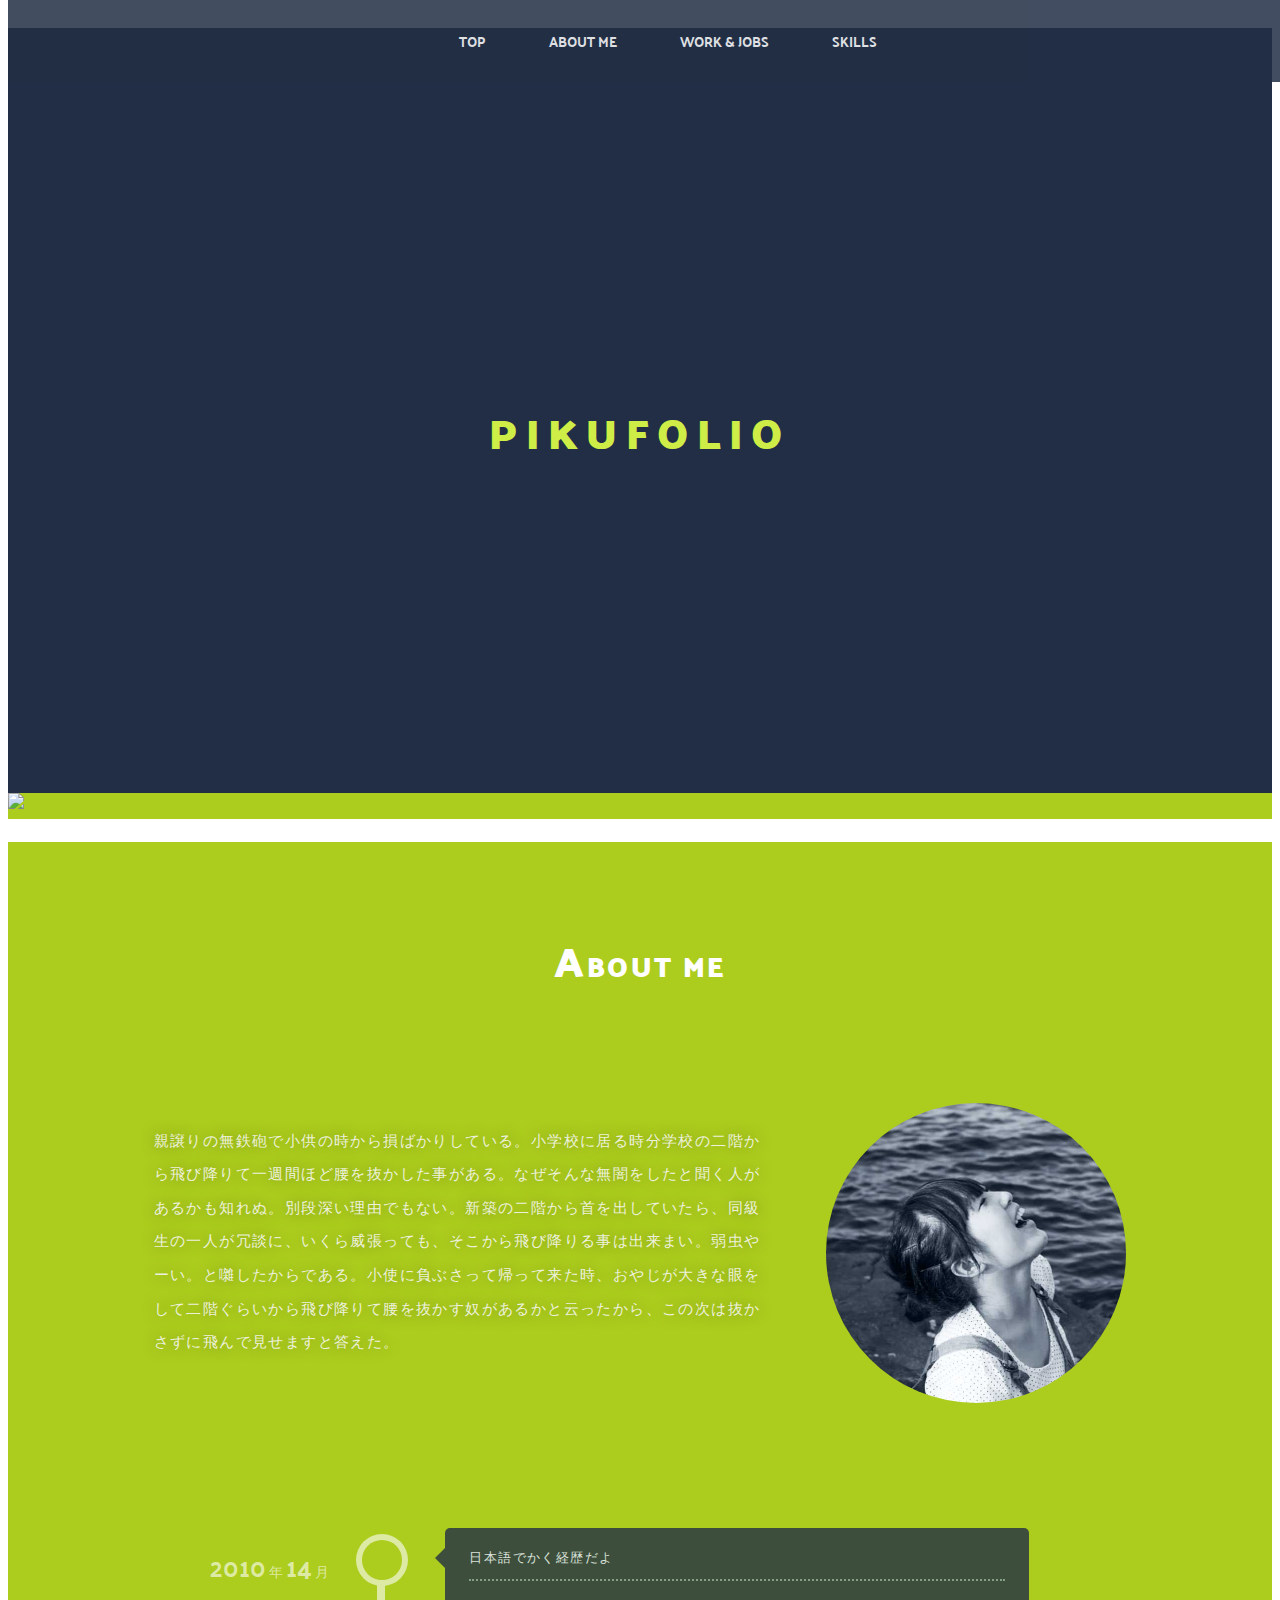
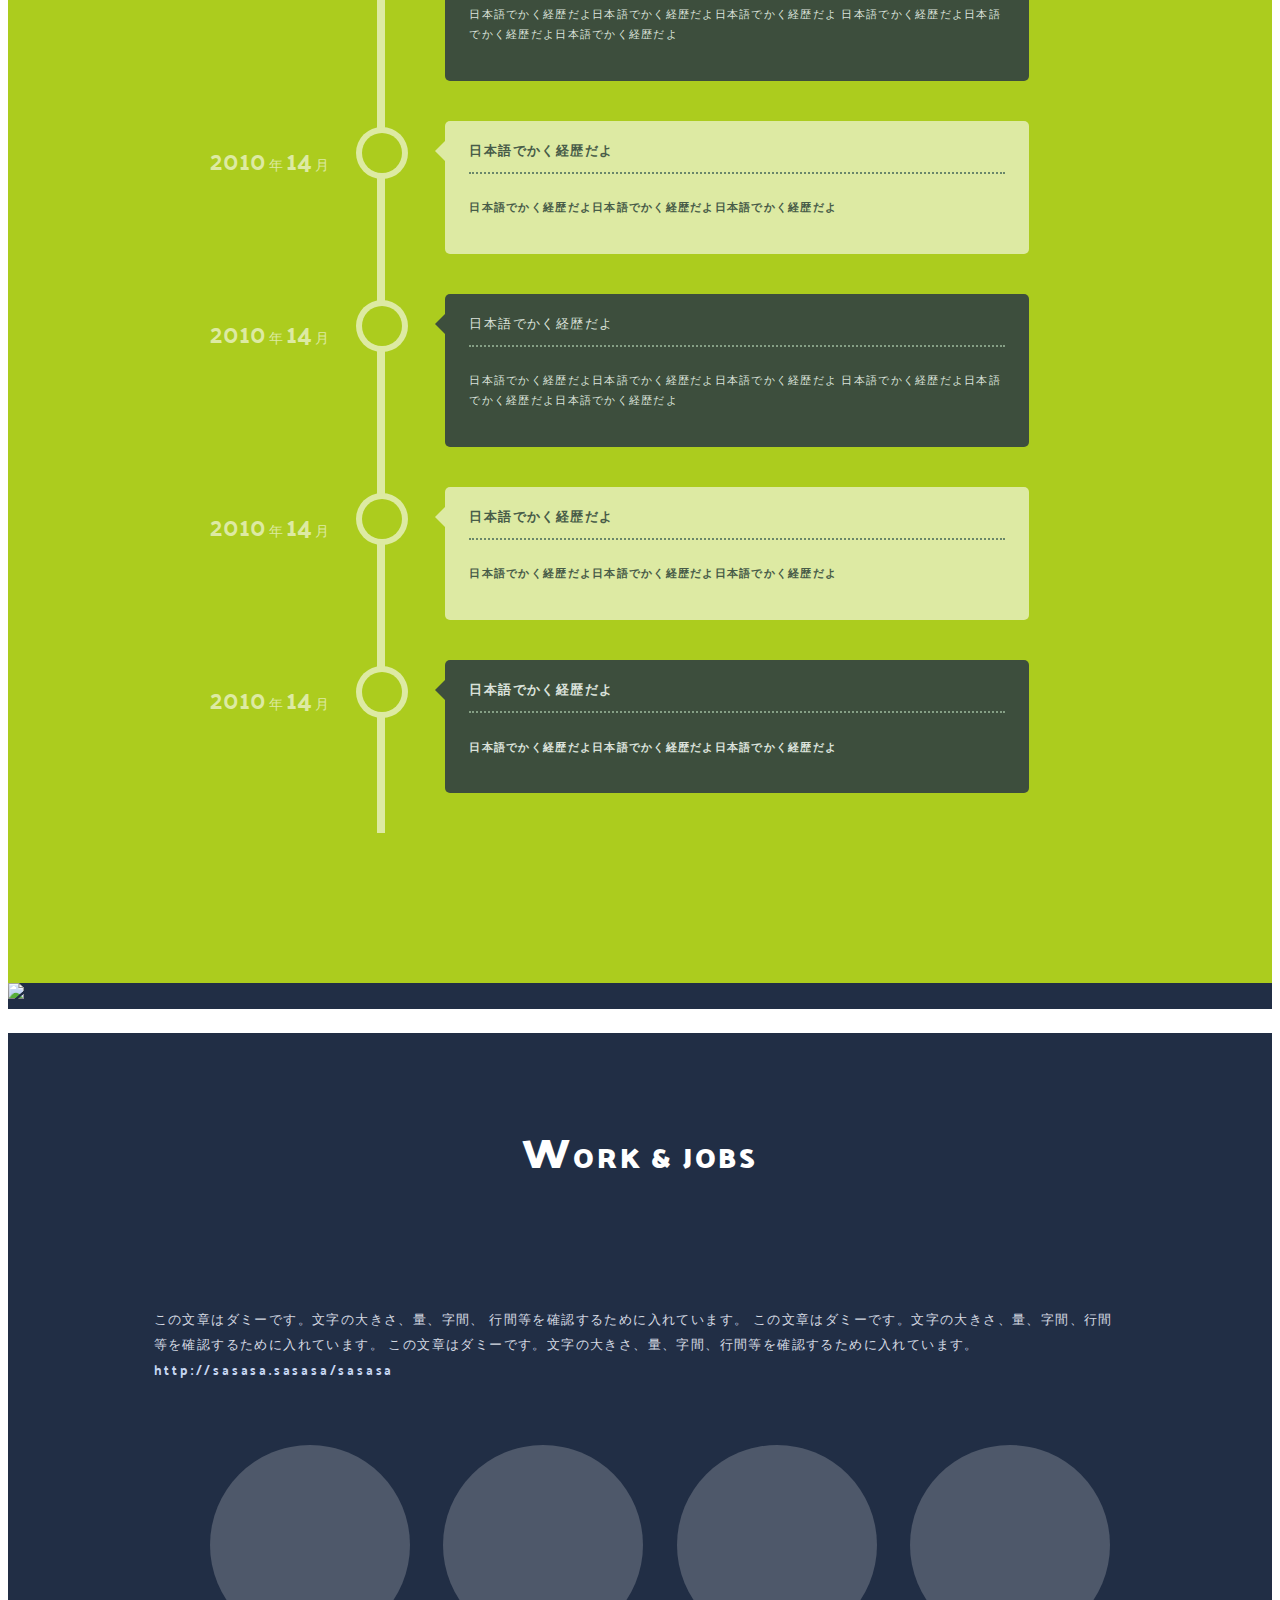
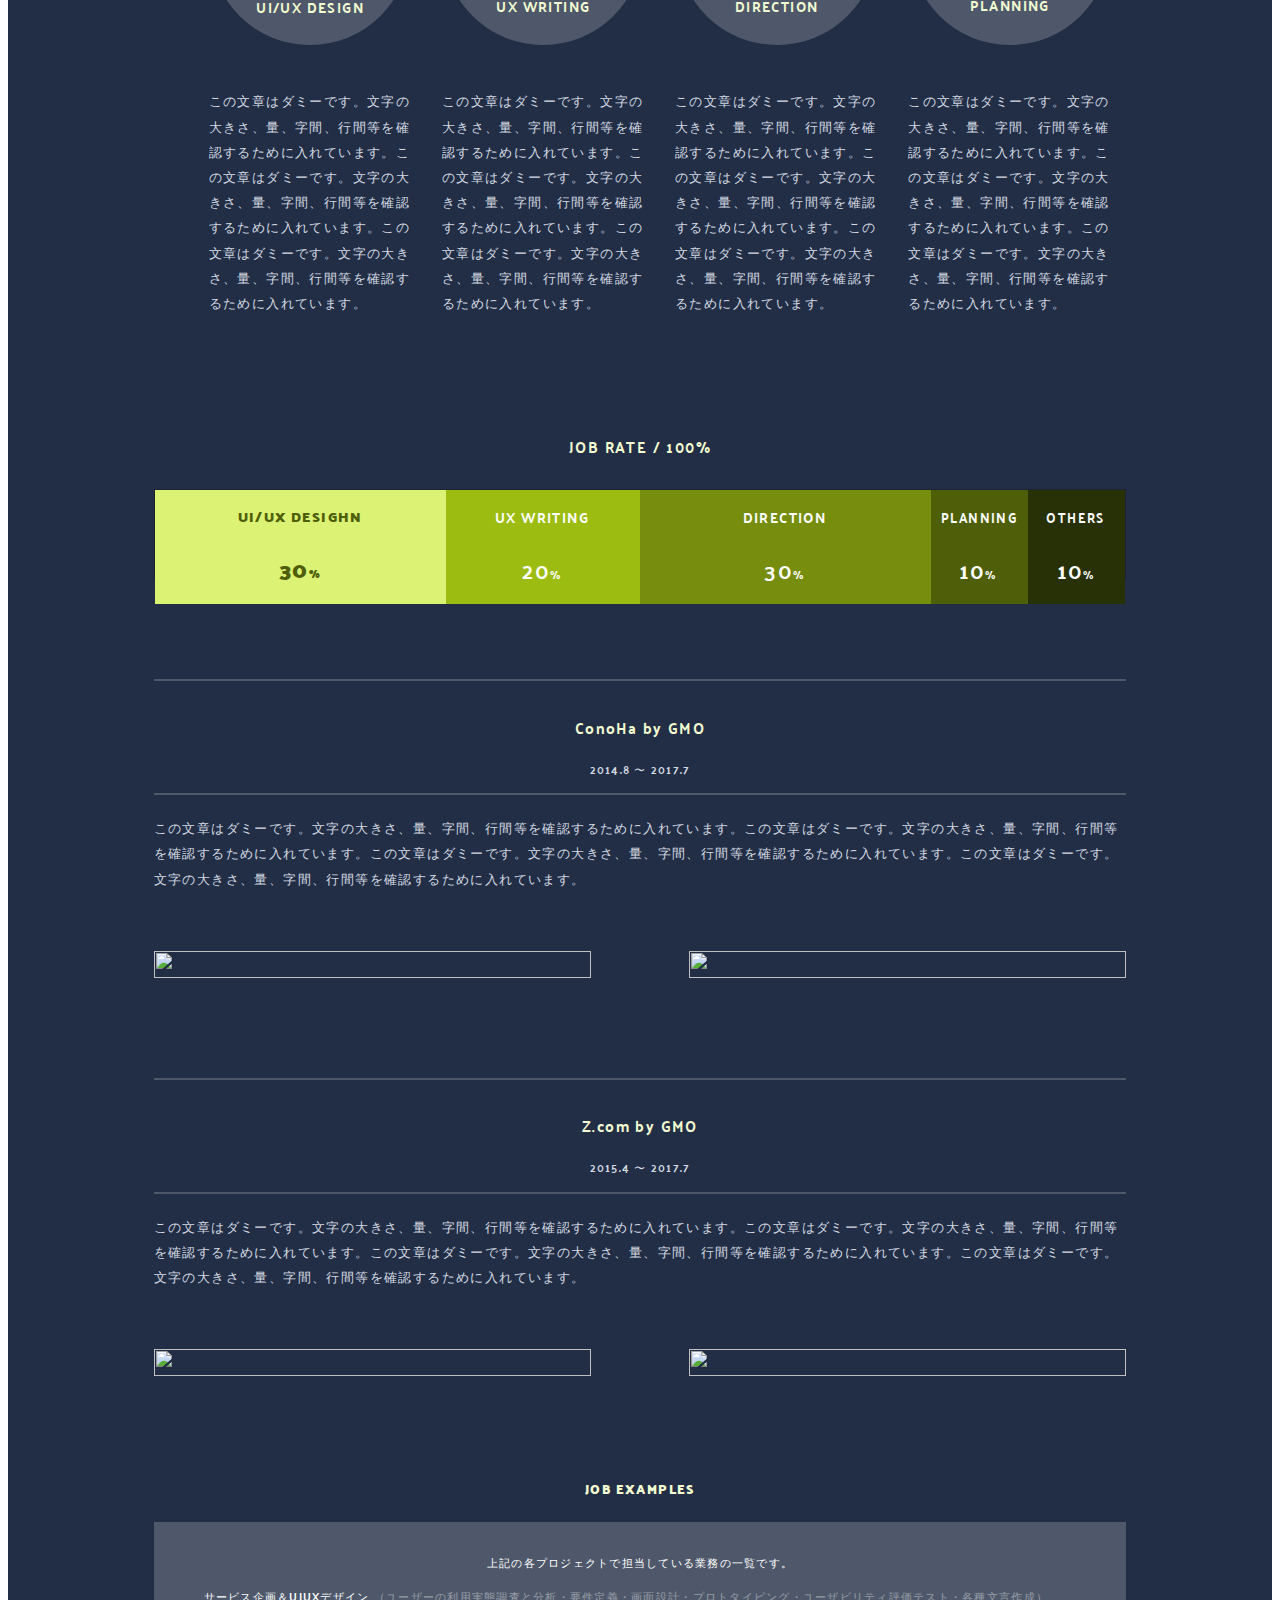
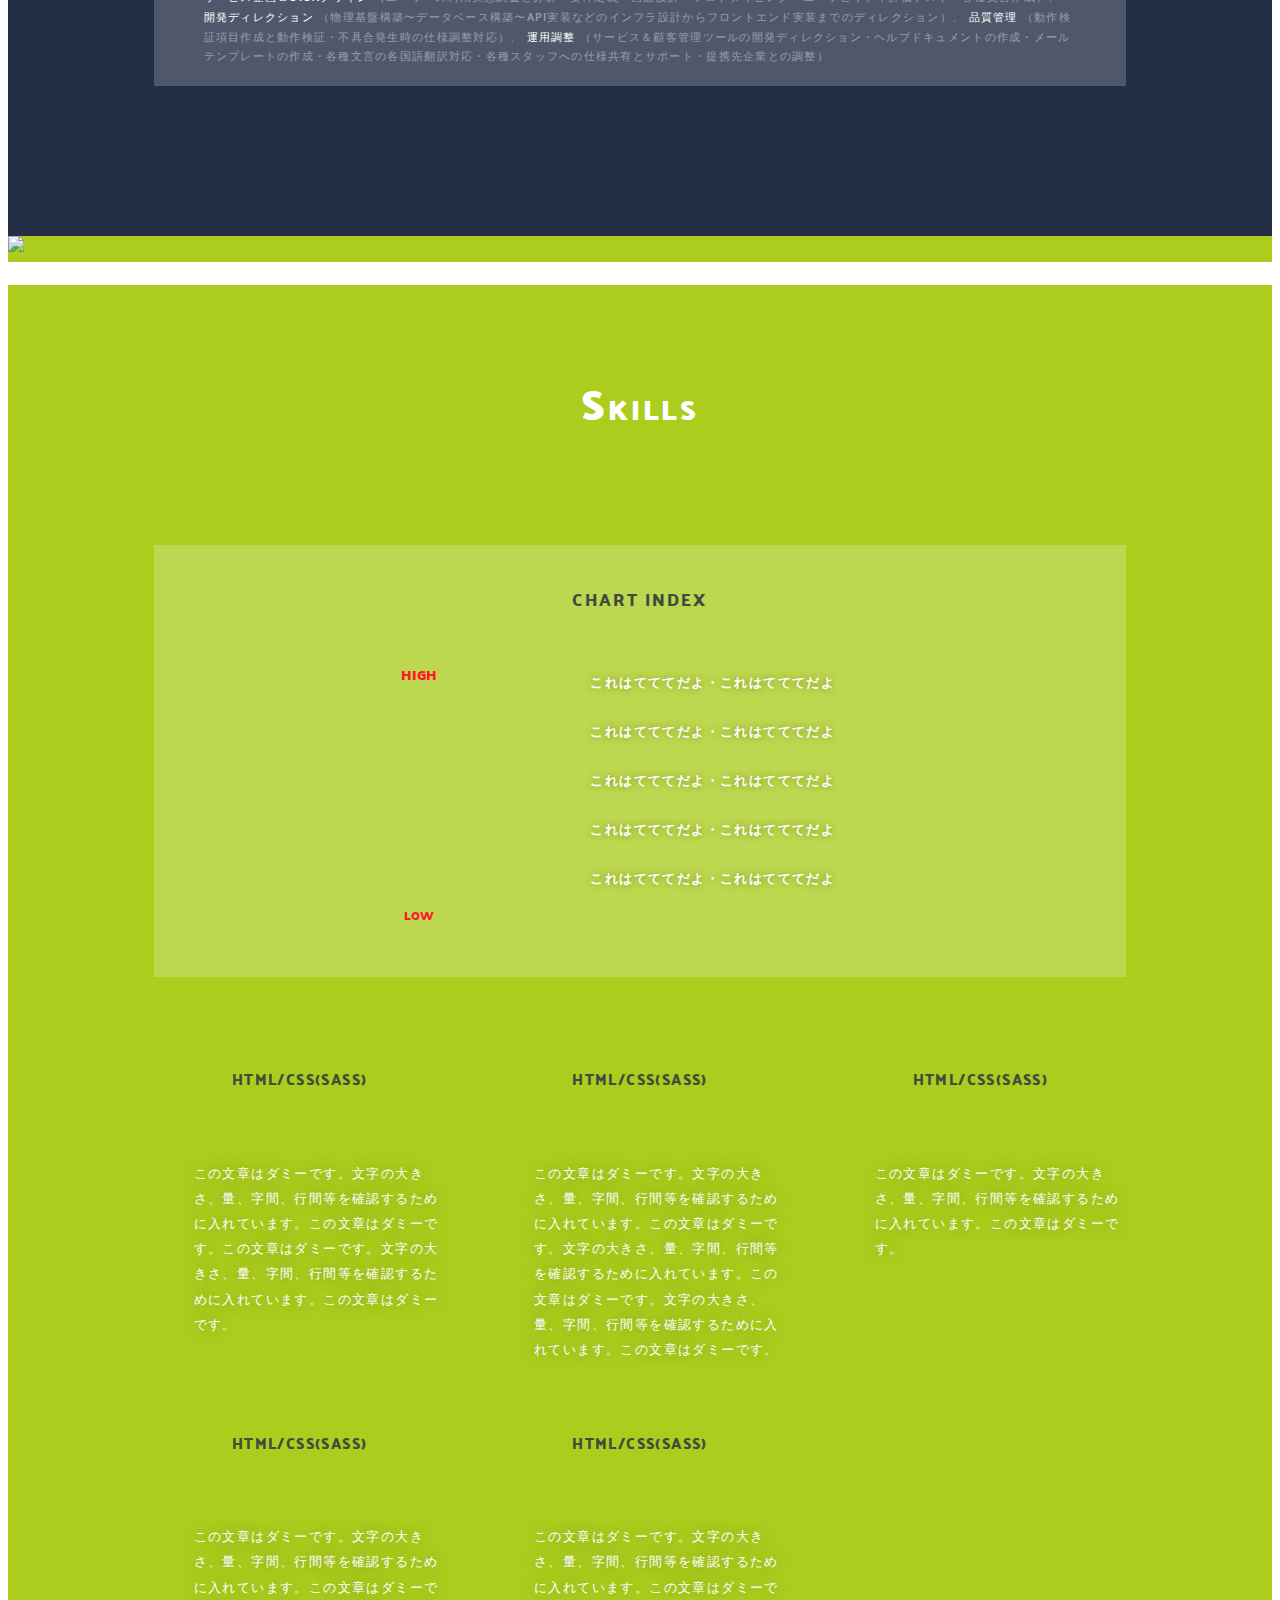
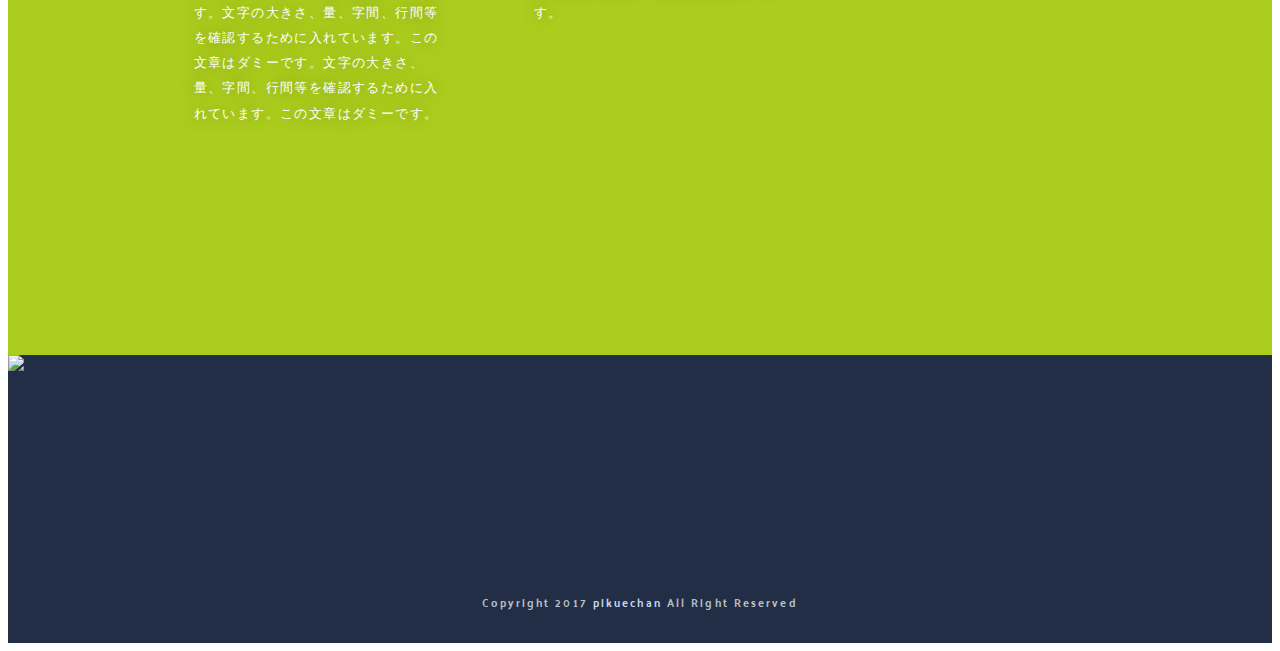
==== commit e2cab6bb: "footerの並び順調整とcopyrightリンクの追加" ====
--- a/index.html
+++ b/index.html
@@ -382,26 +382,30 @@
         <div class="snsicons ">
             <ul>
                 <li>
+                    <a href="https://cookpad.com/kitchen/5305608" target="new"><span class="icon-cookpad "></span></a>
+                </li>
+                <li>
                     <a href="https://twitter.com/pikuechan" target="new"><span class="icon-twitter-with-circle "></span></a>
                 </li>
                 <li>
                     <a href="https://www.facebook.com/pikuechan" target="new"><span class="icon-facebook-with-circle "></span></a>
                 </li>
                 <li>
+                    <a href="http://blog.pikuchi.com/" target="new"><span class="icon-blog "></span></a>
+                </li>
+                <li>
                     <a href="https://www.instagram.com/pikuechan" target="new"><span class="icon-instagram-with-circle "></span></a>
                 </li>
                 <li>
                     <a href="https://www.pinterest.jp/pikuechan/" target="new"><span class="icon-pinterest-with-circle "></span></a>
                 </li>
-                <li>
-                    <a href="https://cookpad.com/kitchen/5305608" target="new"><span class="icon-cookpad "></span></a>
-                </li>
-                <li>
-                    <a href="http://blog.pikuchi.com/" target="new"><span class="icon-blog "></span></a>
-                </li>
+
+
             </ul>
         </div>
-        <aside class="copyright ">Copyright 2017 pikuechan All Right Reserved</aside>
+        <aside class="copyright ">Copyright 2017
+            <a href="http://pikuchi.com" target="blank">pikuechan</a> All Right Reserved
+        </aside>
     </footer>
 
     <script type="text/javascript" src="https://ajax.googleapis.com/ajax/libs/jquery/1.10.2/jquery.min.js"></script>
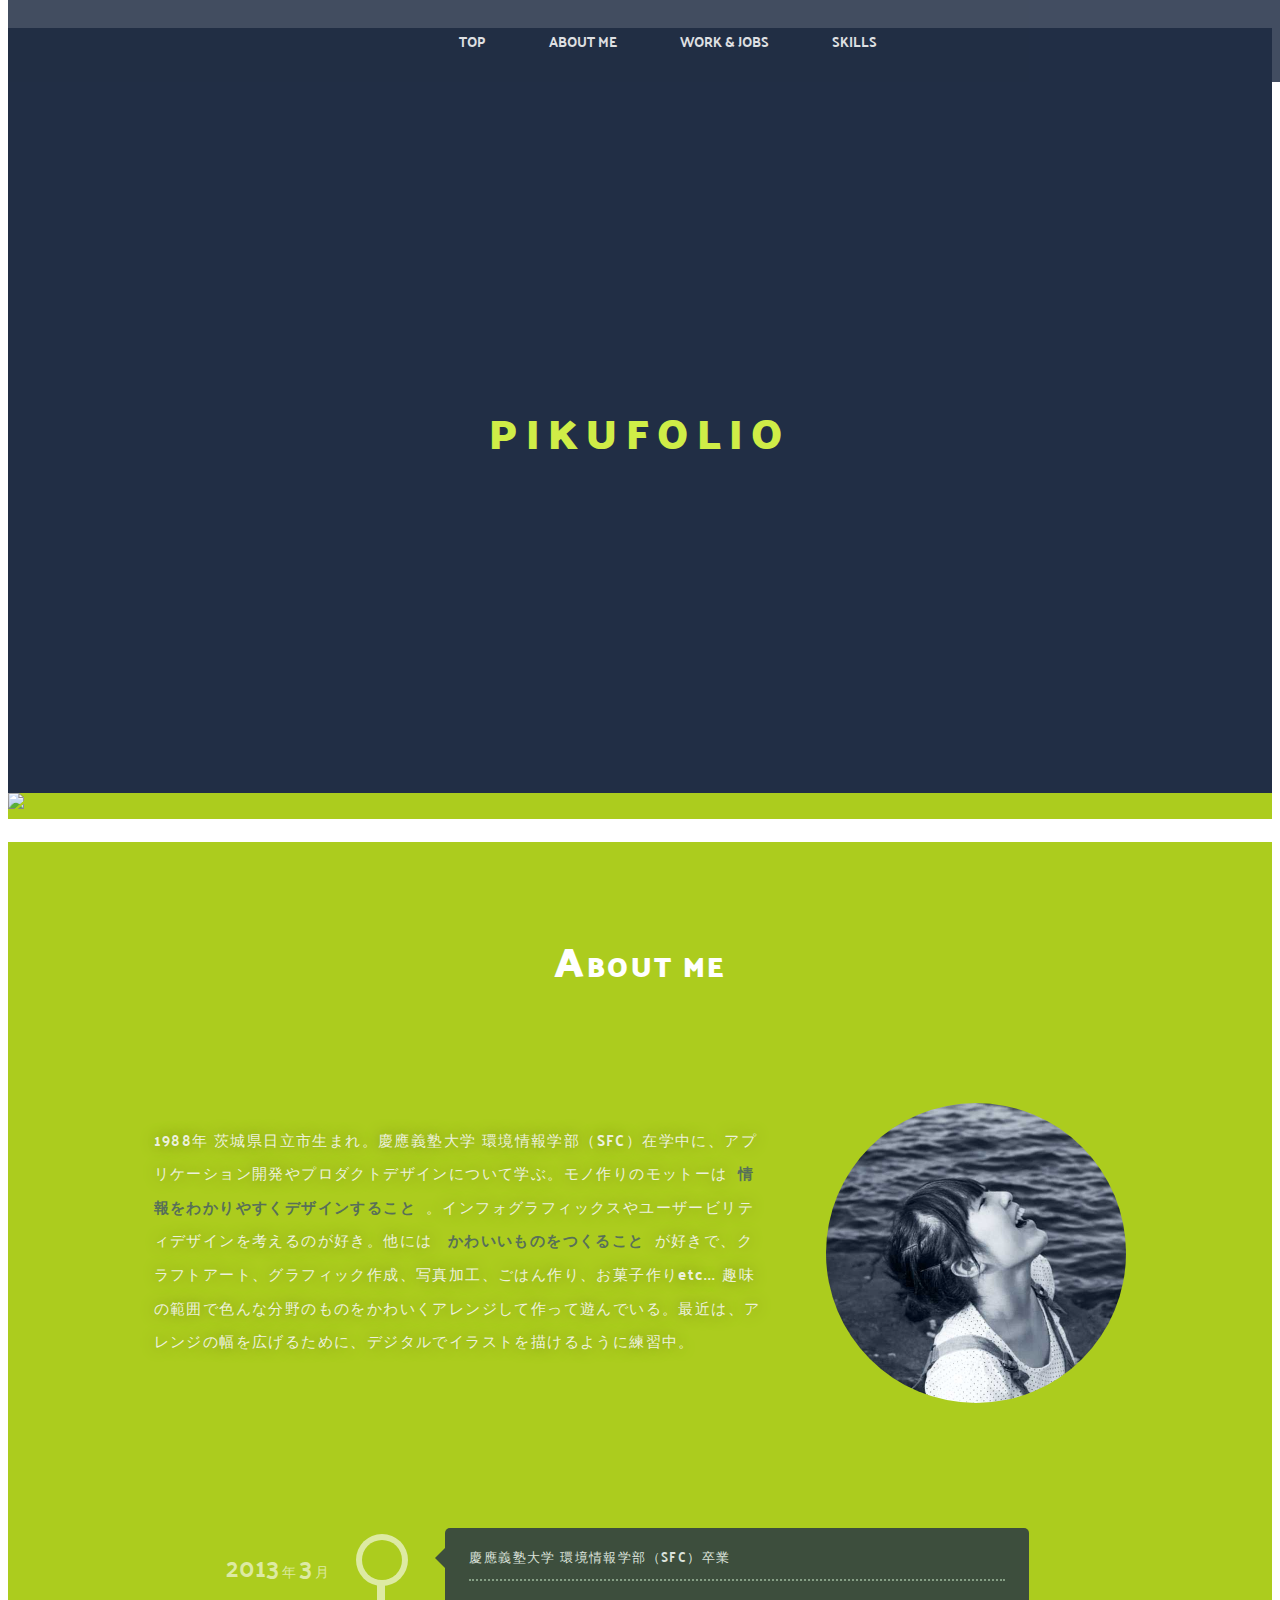
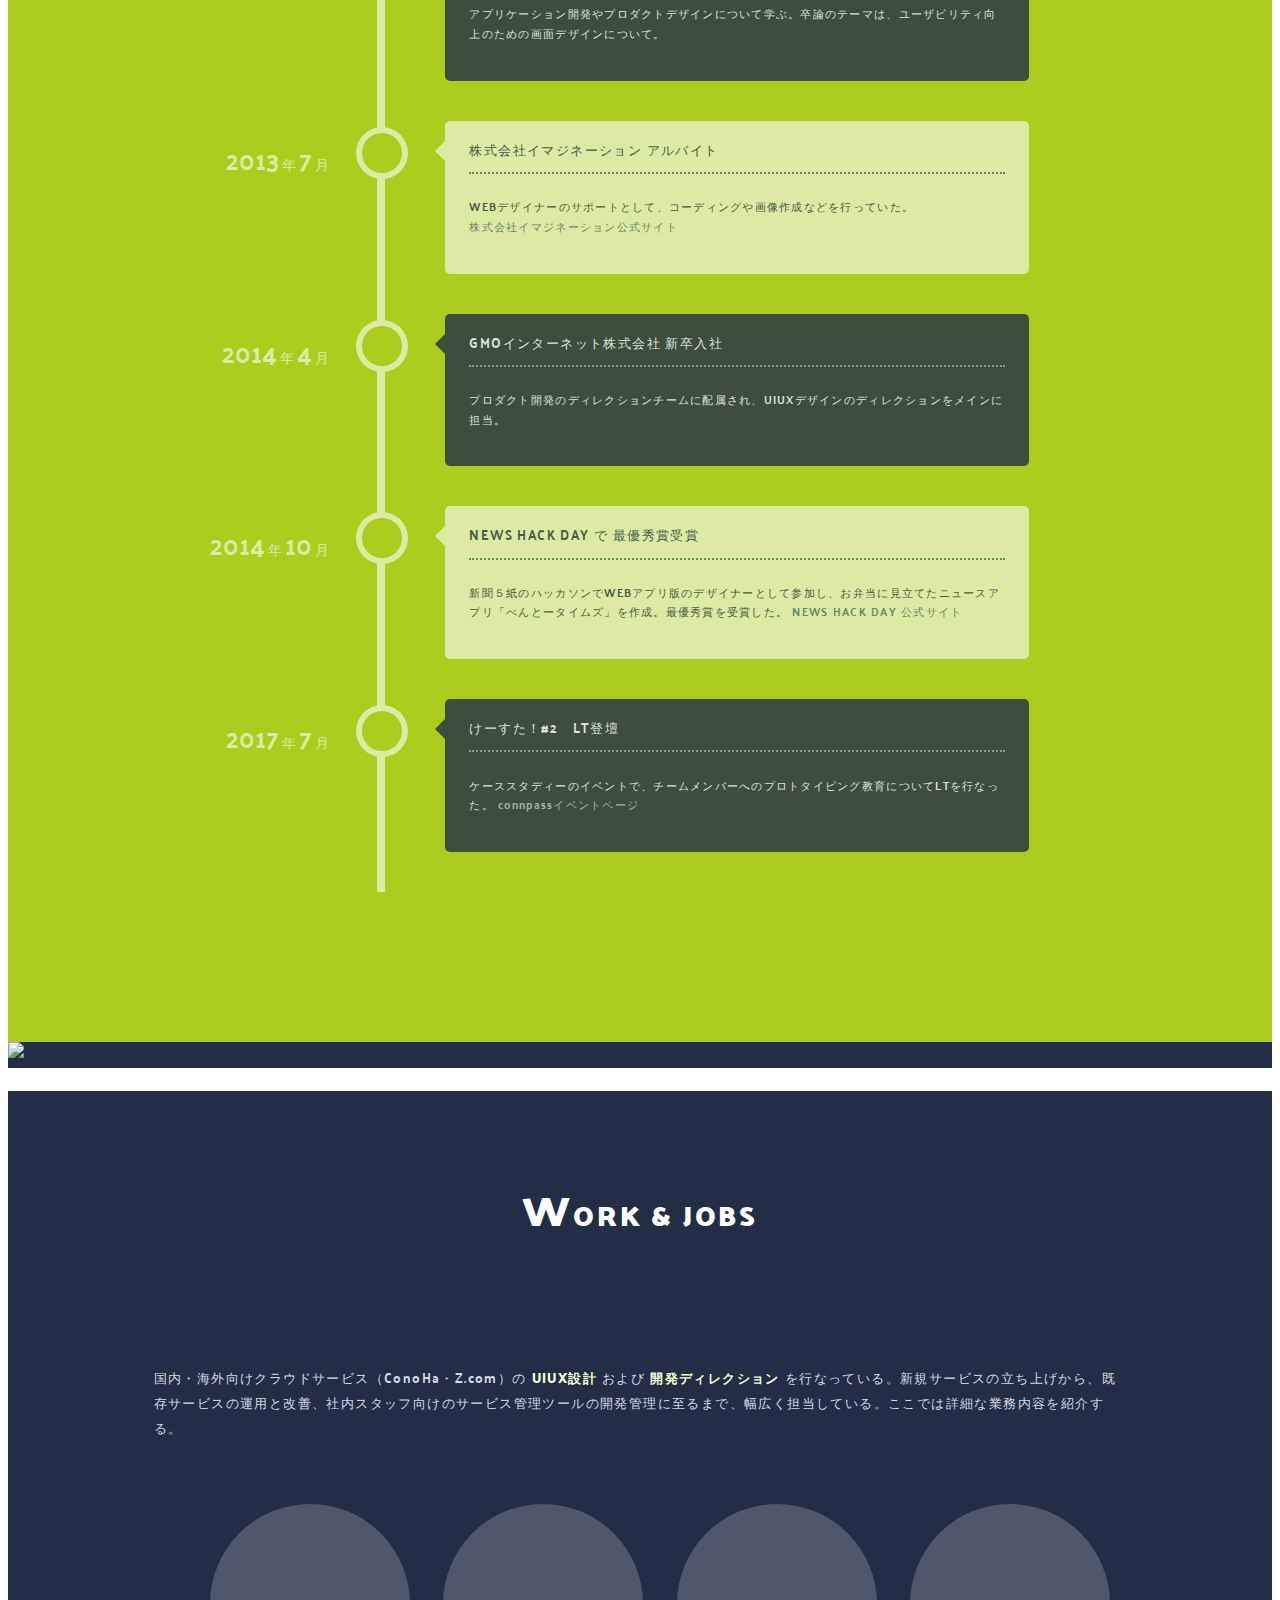
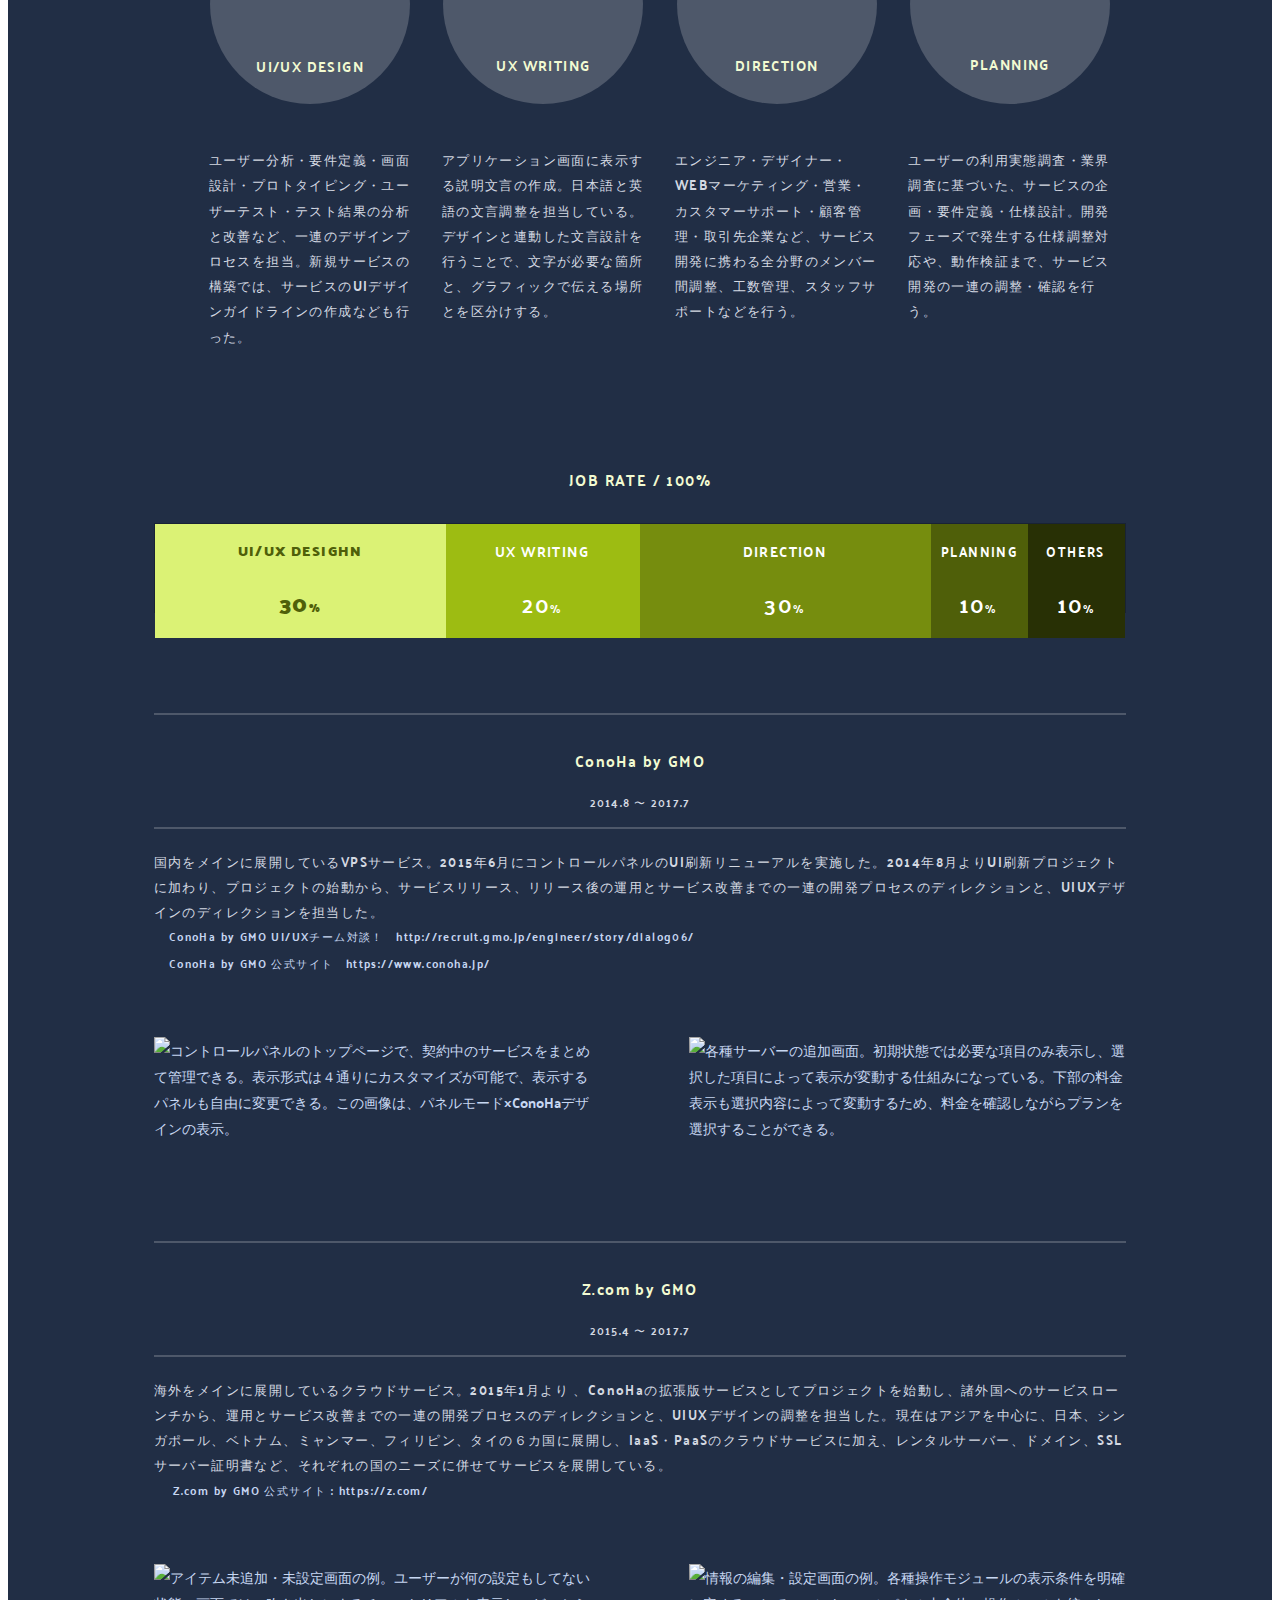
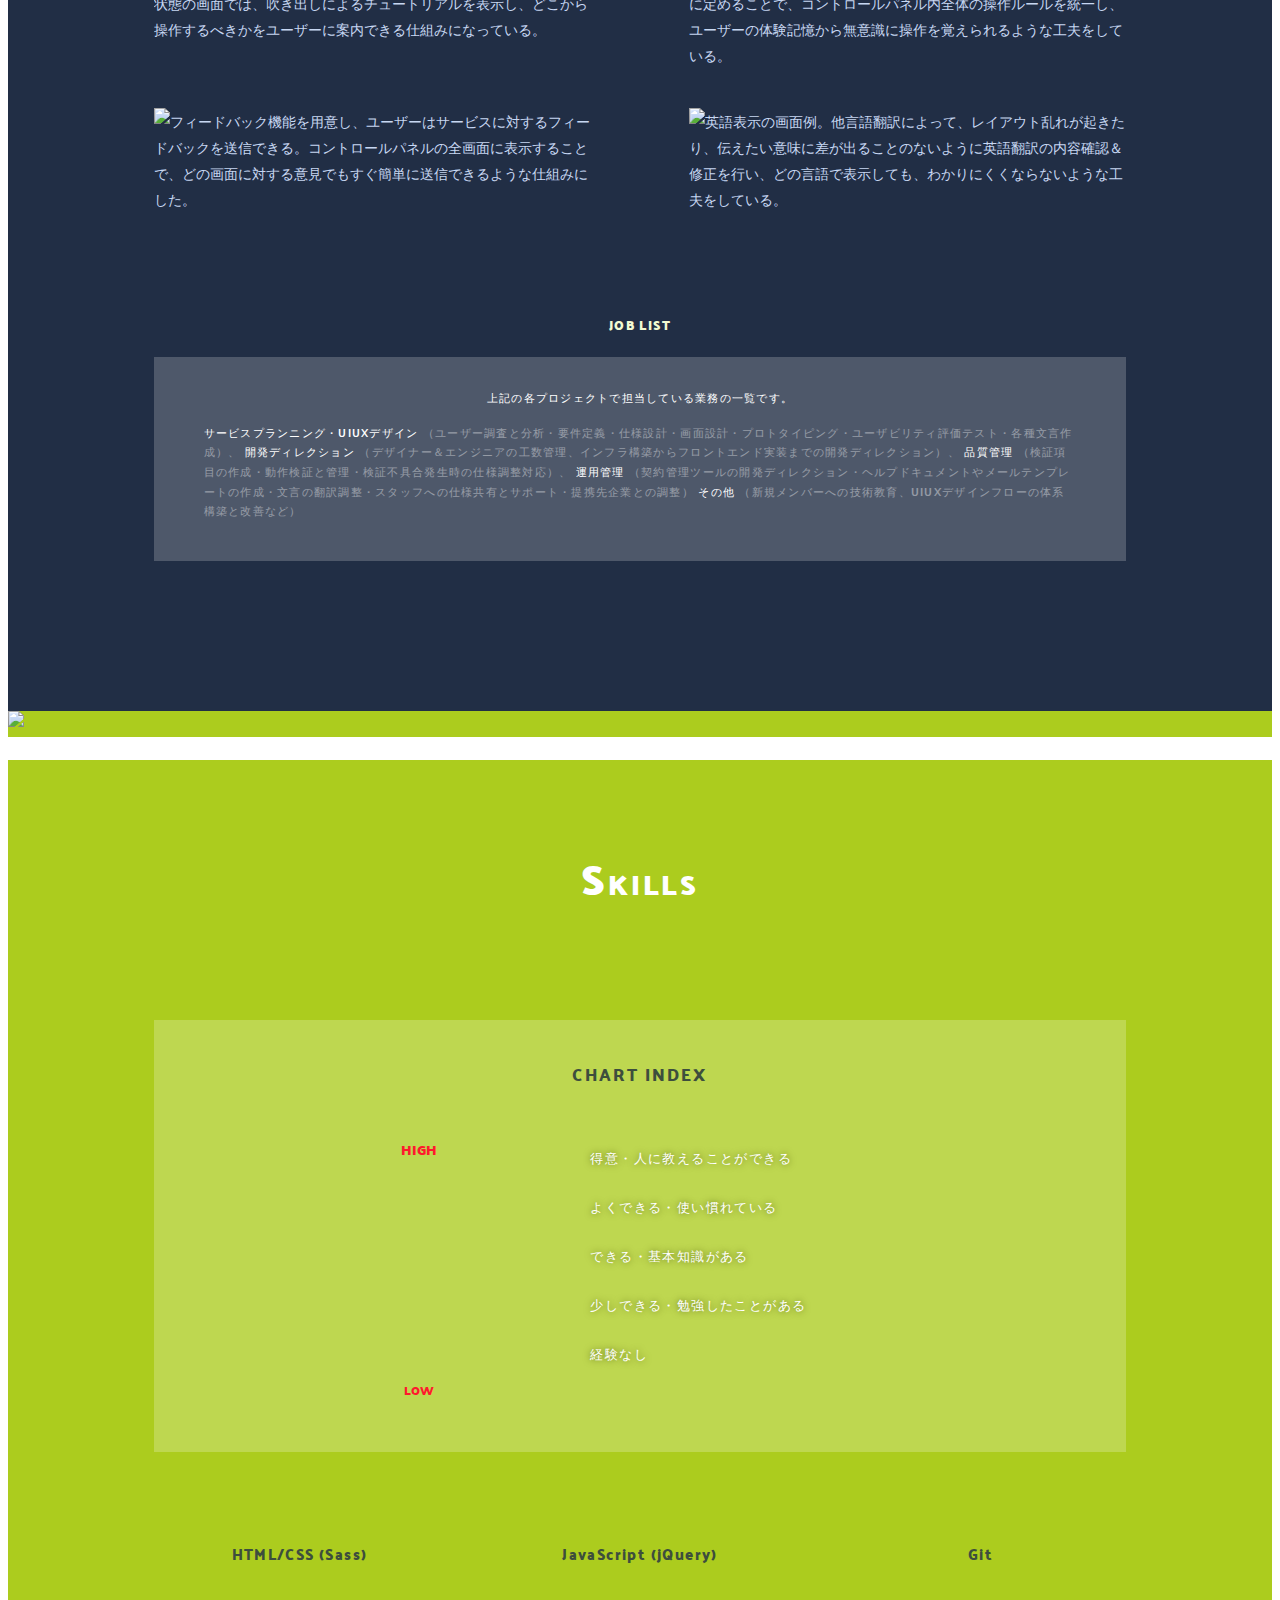
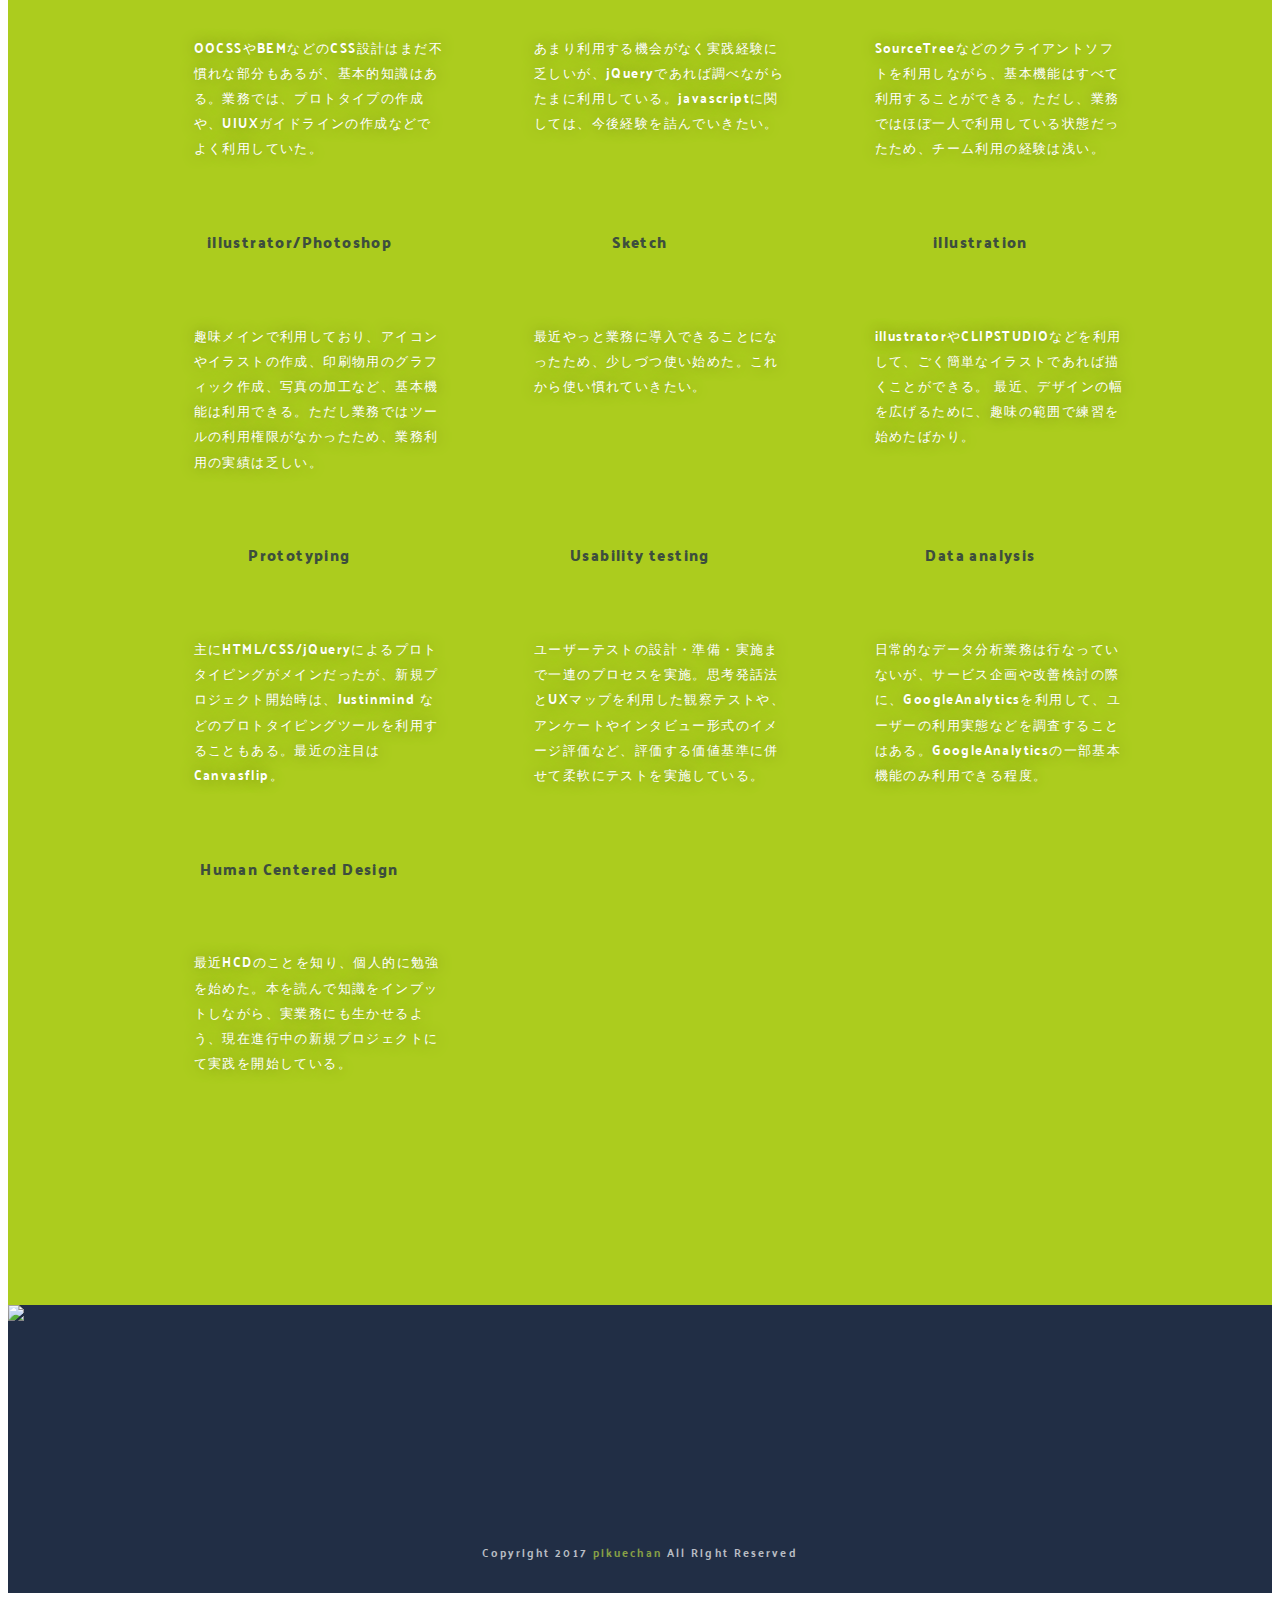
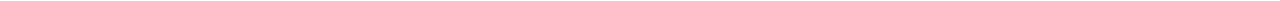
==== commit e3316def: "ファビコンとサムネイルの追加＆設定" ====
--- a/index.html
+++ b/index.html
@@ -4,14 +4,15 @@
 <head>
     <meta charset="utf-8">
     <title>pikufolio</title>
-    <meta name="description" content="サイトの紹介文">
+    <meta name="description" content="pikuechan's portfolio site">
     <meta name="author" content="pikuechan">
     <meta name="viewport" content="width=device-width, initial-scale=1">
+    <meta name="thumbnail" content="/images/pikupiyo.png" />
     <link href="https://fonts.googleapis.com/earlyaccess/mplus1p.css" rel="stylesheet">
     <link rel="stylesheet" type="text/css" href="http://mplus-fonts.sourceforge.jp/webfonts/general-j/mplus_webfonts.css">
     <link rel="stylesheet" href="scss/css/reset.css">
     <link rel="stylesheet" href="scss/css/common.css">
-    <!-- <link rel="shortcut icon" href="ファビコンのパス"> -->
+    <link rel="shortcut icon" href="/images/pikupiyo.ico">
 </head>
 
 <body>
@@ -39,7 +40,8 @@
                 <!--プロフィール-->
                 <section class="aboutme__profile">
                     <article>
-                        親譲りの無鉄砲で小供の時から損ばかりしている。小学校に居る時分学校の二階から飛び降りて一週間ほど腰を抜かした事がある。なぜそんな無闇をしたと聞く人があるかも知れぬ。別段深い理由でもない。新築の二階から首を出していたら、同級生の一人が冗談に、いくら威張っても、そこから飛び降りる事は出来まい。弱虫やーい。と囃したからである。小使に負ぶさって帰って来た時、おやじが大きな眼をして二階ぐらいから飛び降りて腰を抜かす奴があるかと云ったから、この次は抜かさずに飛んで見せますと答えた。
+                        1988年 茨城県日立市生まれ。慶應義塾大学 環境情報学部（SFC）在学中に、アプリケーション開発やプロダクトデザインについて学ぶ。モノ作りのモットーは<span class="semibold-text emphasis">情報をわかりやすくデザインすること</span>。インフォグラフィックスやユーザービリティデザインを考えるのが好き。他には
+                        <span class="semibold-text emphasis">かわいいものをつくること</span>が好きで、クラフトアート、グラフィック作成、写真加工、ごはん作り、お菓子作りetc... 趣味の範囲で色んな分野のものをかわいくアレンジして作って遊んでいる。最近は、アレンジの幅を広げるために、デジタルでイラストを描けるように練習中。
                     </article>
                     <img src="/images/pikuphoto.jpg">
                 </section>
@@ -47,71 +49,77 @@
                 <ul class="aboutme__chronology">
                     <li>
                         <time class="chronology__timelabel" datetime="2013-04">
-                            <span class="num">2010</span>
+                            <span class="num">2013</span>
                             <span class="char">年</span>
-                            <span class="num">14</span>
+                            <span class="num">3</span>
                             <span class="char">月</span>
                         </time>
                         <div class="chronology__icon icon-graduation-cap"></div>
                         <div class="chronology__timecontent">
-                            <h3>日本語でかく経歴だよ</h3>
-                            <p>日本語でかく経歴だよ日本語でかく経歴だよ日本語でかく経歴だよ 日本語でかく経歴だよ日本語でかく経歴だよ日本語でかく経歴だよ
+                            <h3>慶應義塾大学 環境情報学部（SFC）卒業</h3>
+                            <p>アプリケーション開発やプロダクトデザインについて学ぶ。卒論のテーマは、ユーザビリティ向上のための画面デザインについて。
                             </p>
                         </div>
                     </li>
                     <li>
                         <time class="chronology__timelabel" datetime="2013-04">
-                            <span class="num">2010</span>
+                            <span class="num">2013</span>
                             <span class="char">年</span>
-                            <span class="num">14</span>
+                            <span class="num">7</span>
                             <span class="char">月</span>
                         </time>
                         <div class="chronology__icon icon-link"></div>
                         <div class="chronology__timecontent">
-                            <h3 class="semibold-text">日本語でかく経歴だよ</h3>
-                            <p class="semibold-text">日本語でかく経歴だよ日本語でかく経歴だよ日本語でかく経歴だよ
+                            <h3>株式会社イマジネーション アルバイト</h3>
+                            <p>WEBデザイナーのサポートとして、コーディングや画像作成などを行っていた。
+                                <a target="blank" href="http://imgnation.co.jp/">株式会社イマジネーション公式サイト</a>
                             </p>
                         </div>
                     </li>
                     <li>
                         <time class="chronology__timelabel" datetime="2013-04">
-                            <span class="num">2010</span>
+                            <span class="num">2014</span>
                             <span class="char">年</span>
-                            <span class="num">14</span>
+                            <span class="num">4</span>
                             <span class="char">月</span>
                         </time>
                         <div class="chronology__icon icon-new-message"></div>
                         <div class="chronology__timecontent">
-                            <h3>日本語でかく経歴だよ</h3>
-                            <p>日本語でかく経歴だよ日本語でかく経歴だよ日本語でかく経歴だよ 日本語でかく経歴だよ日本語でかく経歴だよ日本語でかく経歴だよ
+                            <h3>GMOインターネット株式会社 新卒入社</h3>
+                            <p>プロダクト開発のディレクションチームに配属され、UIUXデザインのディレクションをメインに担当。
                             </p>
                         </div>
                     </li>
                     <li>
                         <time class="chronology__timelabel" datetime="2013-04">
-                            <span class="num">2010</span>
+                            <span class="num">2014</span>
                             <span class="char">年</span>
-                            <span class="num">14</span>
+                            <span class="num">10</span>
                             <span class="char">月</span>
                         </time>
                         <div class="chronology__icon icon-link"></div>
                         <div class="chronology__timecontent">
-                            <h3 class="semibold-text">日本語でかく経歴だよ</h3>
-                            <p class="semibold-text">日本語でかく経歴だよ日本語でかく経歴だよ日本語でかく経歴だよ
+                            <h3>NEWS HACK DAY で 最優秀賞受賞</h3>
+                            <p>
+                                新聞５紙のハッカソンでWEBアプリ版のデザイナーとして参加し、お弁当に見立てたニュースアプリ「べんとータイムズ」を作成。最優秀賞を受賞した。
+                                <a target="blank" href="http://www.asahi.com/shimbun/medialab/newshackday/award.html">NEWS HACK DAY 公式サイト</a>
                             </p>
                         </div>
                     </li>
                     <li>
                         <time class="chronology__timelabel" datetime="2013-04">
-                            <span class="num">2010</span>
+                            <span class="num">2017</span>
                             <span class="char">年</span>
-                            <span class="num">14</span>
+                            <span class="num">7</span>
                             <span class="char">月</span>
                         </time>
                         <div class="chronology__icon icon-link"></div>
                         <div class="chronology__timecontent">
-                            <h3 class="semibold-text">日本語でかく経歴だよ</h3>
-                            <p class="semibold-text">日本語でかく経歴だよ日本語でかく経歴だよ日本語でかく経歴だよ
+                            <h3>けーすた！#2　LT登壇</h3>
+                            <p>
+                                ケーススタディーのイベントで、チームメンバーへのプロトタイピング教育についてLTを行なった。
+                                <a target="blank" href="https://casestudy.connpass.com/event/60361/
+                                ">connpassイベントページ</a>
                             </p>
                         </div>
                     </li>
@@ -127,35 +135,33 @@
             <h2 class="works__title">WORK & JOBS </h2>
             <section class="works__content">
                 <p class="works__description">
-                    この文章はダミーです。文字の大きさ、量、字間、 行間等を確認するために入れています。 この文章はダミーです。文字の大きさ、量、字間、行間等を確認するために入れています。 この文章はダミーです。文字の大きさ、量、字間、行間等を確認するために入れています。
-                    <a href="http://sasasa.sasasa/sasasa" target="new">http://sasasa.sasasa/sasasa</a>
+                    国内・海外向けクラウドサービス（ConoHa・Z.com）の<span class="emphasis semibold-text">UIUX設計</span>および<span class="emphasis semibold-text">開発ディレクション</span>を行なっている。新規サービスの立ち上げから、既存サービスの運用と改善、社内スタッフ向けのサービス管理ツールの開発管理に至るまで、幅広く担当している。ここでは詳細な業務内容を紹介する。
                 </p>
                 <ul class="joblist">
                     <li class="joblist__items ">
                         <figure class="job__icon  job__icon--uiux"></figure>
                         <p class="job__description ">
-                            この文章はダミーです。文字の大きさ、量、字間、行間等を確認するために入れています。この文章はダミーです。文字の大きさ、量、字間、行間等を確認するために入れています。この文章はダミーです。文字の大きさ、量、字間、行間等を確認するために入れています。
+                            ユーザー分析・要件定義・画面設計・プロトタイピング・ユーザーテスト・テスト結果の分析と改善など、一連のデザインプロセスを担当。新規サービスの構築では、サービスのUIデザインガイドラインの作成なども行った。
                         </p>
                     </li>
                     <li class="joblist__items ">
                         <figure class="job__icon job__icon--uxwriting"></figure>
                         <p class="job__description ">
-                            この文章はダミーです。文字の大きさ、量、字間、行間等を確認するために入れています。この文章はダミーです。文字の大きさ、量、字間、行間等を確認するために入れています。この文章はダミーです。文字の大きさ、量、字間、行間等を確認するために入れています。
+                            アプリケーション画面に表示する説明文言の作成。日本語と英語の文言調整を担当している。デザインと連動した文言設計を行うことで、文字が必要な箇所と、グラフィックで伝える場所とを区分けする。
                         </p>
                     </li>
                     <li class="joblist__items ">
                         <figure class="job__icon  job__icon--direction"></figure>
                         <p class="job__description ">
-                            この文章はダミーです。文字の大きさ、量、字間、行間等を確認するために入れています。この文章はダミーです。文字の大きさ、量、字間、行間等を確認するために入れています。この文章はダミーです。文字の大きさ、量、字間、行間等を確認するために入れています。
+                            エンジニア・デザイナー・WEBマーケティング・営業・カスタマーサポート・顧客管理・取引先企業など、サービス開発に携わる全分野のメンバー間調整、工数管理、スタッフサポートなどを行う。
                         </p>
                     </li>
                     <li class="joblist__items ">
                         <figure class="job__icon  job__icon--planning"></figure>
                         <p class="job__description ">
-                            この文章はダミーです。文字の大きさ、量、字間、行間等を確認するために入れています。この文章はダミーです。文字の大きさ、量、字間、行間等を確認するために入れています。この文章はダミーです。文字の大きさ、量、字間、行間等を確認するために入れています。
+                            ユーザーの利用実態調査・業界調査に基づいた、サービスの企画・要件定義・仕様設計。開発フェーズで発生する仕様調整対応や、動作検証まで、サービス開発の一連の調整・確認を行う。
                         </p>
                     </li>
-
                 </ul>
                 <section class="job-rate">
                     <h3>JOB RATE / 100%</h3>
@@ -235,14 +241,20 @@
                         <aside>2014.8 〜 2017.7</aside>
                     </div>
                     <p class="jobcase__description">
-                        この文章はダミーです。文字の大きさ、量、字間、行間等を確認するために入れています。この文章はダミーです。文字の大きさ、量、字間、行間等を確認するために入れています。この文章はダミーです。文字の大きさ、量、字間、行間等を確認するために入れています。この文章はダミーです。文字の大きさ、量、字間、行間等を確認するために入れています。
+                        国内をメインに展開しているVPSサービス。2015年6月にコントロールパネルのUI刷新リニューアルを実施した。2014年8月よりUI刷新プロジェクトに加わり、プロジェクトの始動から、サービスリリース、リリース後の運用とサービス改善までの一連の開発プロセスのディレクションと、UIUXデザインのディレクションを担当した。
+                        <span class="workslink">
+                            <a target="blank" href="http://recruit.gmo.jp/engineer/story/dialog06/">ConoHa by GMO UI/UXチーム対談！　http://recruit.gmo.jp/engineer/story/dialog06/</a>
+                        </span>
+                        <span class="workslink">
+                            <a target="blank" href="https://www.conoha.jp/">ConoHa by GMO 公式サイト　https://www.conoha.jp/</a>
+                        </span>
                     </p>
                     <div class="jobcase__images">
-                        <a href="/images/conoha1.png" data-rel="lightcase:myCollection:slideshow" title="ConoHaコントロールパネル">
-                            <img src="/images/conoha1.png" alt="">
-                        </a>
-                        <a href="/images/conoha2.png" data-rel="lightcase:myCollection:slideshow" title="ConoHaコントロールパネル">
-                            <img src="/images/conoha2.png" alt="">
+                        <a href="/images/conoha1.png" data-rel="lightcase:myCollection:slideshow" title="ConoHaコントロールパネル ダッシュボード">
+                            <img src="/images/conoha1.png" alt="コントロールパネルのトップページで、契約中のサービスをまとめて管理できる。表示形式は４通りにカスタマイズが可能で、表示するパネルも自由に変更できる。この画像は、パネルモード×ConoHaデザインの表示。">
+                        </a>
+                        <a href="/images/conoha2.png" data-rel="lightcase:myCollection:slideshow" title="ConoHaコントロールパネル サーバー追加画面">
+                            <img src="/images/conoha2.png" alt="各種サーバーの追加画面。初期状態では必要な項目のみ表示し、選択した項目によって表示が変動する仕組みになっている。下部の料金表示も選択内容によって変動するため、料金を確認しながらプランを選択することができる。">
                         </a>
                     </div>
                 </section>
@@ -252,34 +264,54 @@
                         <aside>2015.4 〜 2017.7</aside>
                     </div>
                     <p class="jobcase__description">
-                        この文章はダミーです。文字の大きさ、量、字間、行間等を確認するために入れています。この文章はダミーです。文字の大きさ、量、字間、行間等を確認するために入れています。この文章はダミーです。文字の大きさ、量、字間、行間等を確認するために入れています。この文章はダミーです。文字の大きさ、量、字間、行間等を確認するために入れています。
+                        海外をメインに展開しているクラウドサービス。2015年1月より 、ConoHaの拡張版サービスとしてプロジェクトを始動し、諸外国へのサービスローンチから、運用とサービス改善までの一連の開発プロセスのディレクションと、UIUXデザインの調整を担当した。現在はアジアを中心に、日本、シンガポール、ベトナム、ミャンマー、フィリピン、タイの６カ国に展開し、IaaS・PaaSのクラウドサービスに加え、レンタルサーバー、ドメイン、SSLサーバー証明書など、それぞれの国のニーズに併せてサービスを展開している。
+                        <span class="workslink">
+                            <a target="blank" href="https://z.com/">
+                                Z.com by GMO 公式サイト : https://z.com/
+                            </a>
+                        </span>
                     </p>
                     <div class="jobcase__images">
-                        <a href="/images/zcom1.png" data-rel="lightcase:myCollection:slideshow" title="Z.comコントロールパネル">
-                            <img src="/images/zcom1.png" alt="">
-                        </a>
-                        <a href="/images/zcom2.png" data-rel="lightcase:myCollection:slideshow" title="Z.comコントロールパネル">
-                            <img src="/images/zcom2.png" alt="">
-                        </a>
-                        <!--<img src="/images/zcom2.png" alt="">-->
+                        <a href="/images/zcom1.png" data-rel="lightcase:myCollection:slideshow" title="Z.comコントロールパネル SSH Key管理画面">
+                            <img src="/images/zcom1.png" alt="アイテム未追加・未設定画面の例。ユーザーが何の設定もしてない状態の画面では、吹き出しによるチュートリアルを表示し、どこから操作するべきかをユーザーに案内できる仕組みになっている。">
+                        </a>
+                        <a href="/images/zcom2.png" data-rel="lightcase:myCollection:slideshow" title="Z.comコントロールパネル アカウント管理画面">
+                            <img src="/images/zcom2.png" alt="情報の編集・設定画面の例。各種操作モジュールの表示条件を明確に定めることで、コントロールパネル内全体の操作ルールを統一し、ユーザーの体験記憶から無意識に操作を覚えられるような工夫をしている。">
+                        </a>
+                    </div>
+                    <div class="jobcase__images">
+                        <a href="/images/zcom-feedback.png" data-rel="lightcase:myCollection:slideshow" title="Z.comコントロールパネル フィードバック送信画面">
+                            <img src="/images/zcom-feedback.png" alt="フィードバック機能を用意し、ユーザーはサービスに対するフィードバックを送信できる。コントロールパネルの全画面に表示することで、どの画面に対する意見でもすぐ簡単に送信できるような仕組みにした。">
+                        </a>
+                        <a href="/images/zcom-SSL.png" data-rel="lightcase:myCollection:slideshow" title="Z.comコントロールパネル SSLサーバー証明書 申込み画面">
+                            <img src="/images/zcom-SSL.png" alt="英語表示の画面例。他言語翻訳によって、レイアウト乱れが起きたり、伝えたい意味に差が出ることのないように英語翻訳の内容確認＆修正を行い、どの言語で表示しても、わかりにくくならないような工夫をしている。">
+                        </a>
                     </div>
                 </section>
                 <section class="jobdetails">
                     <h3 class="jobdetails__title bold-text">
-                        JOB EXAMPLES
+                        JOB LIST
                     </h3>
 
                     <section class="jobdetails__area">
                         <p class="jobdetails__description">
                             上記の各プロジェクトで担当している業務の一覧です。
                         </p>
-                        サービス企画＆UIUXデザイン<mark class="jobdetails__area__exam">
-                        （ユーザーの利用実態調査と分析・要件定義・画面設計・プロトタイピング・ユーザビリティ評価テスト・各種文言作成）、</mark> 開発ディレクション
+                        サービスプランニング・UIUXデザイン
                         <mark class="jobdetails__area__exam">
-                        （物理基盤構築〜データベース構築〜API実装などのインフラ設計からフロントエンド実装までのディレクション）、</mark> 品質管理
-                        <mark class="jobdetails__area__exam">（動作検証項目作成と動作検証・不具合発生時の仕様調整対応）、</mark> 運用調整
+                        （ユーザー調査と分析・要件定義・仕様設計・画面設計・プロトタイピング・ユーザビリティ評価テスト・各種文言作成）、
+                        </mark> 開発ディレクション
                         <mark class="jobdetails__area__exam">
-                        （サービス＆顧客管理ツールの開発ディレクション・ヘルプドキュメントの作成・メールテンプレートの作成・各種文言の各国語翻訳対応・各種スタッフへの仕様共有とサポート・提携先企業との調整）</mark>
+                        （デザイナー＆エンジニアの工数管理、インフラ構築からフロントエンド実装までの開発ディレクション）、
+                         </mark> 品質管理
+                        <mark class="jobdetails__area__exam">
+                        （検証項目の作成・動作検証と管理・検証不具合発生時の仕様調整対応）、
+                         </mark> 運用管理
+                        <mark class="jobdetails__area__exam">
+                        （契約管理ツールの開発ディレクション・ヘルプドキュメントやメールテンプレートの作成・文言の翻訳調整・スタッフへの仕様共有とサポート・提携先企業との調整）
+                         </mark> その他
+                        <mark class="jobdetails__area__exam">
+                        （新規メンバーへの技術教育、UIUXデザインフローの体系構築と改善など） </mark>
                     </section>
                 </section>
             </section>
@@ -301,23 +333,23 @@
                         <aside class="chart__area__description">
                             <dl>
                                 <dt class="skillheart skillheart--5"></dt>
-                                <dd class="semibold-text">これはてててだよ・これはてててだよ</dd>
+                                <dd class="">得意・人に教えることができる</dd>
                             </dl>
                             <dl>
                                 <dt class="skillheart skillheart--4"></dt>
-                                <dd class="semibold-text">これはてててだよ・これはてててだよ</dd>
+                                <dd class="">よくできる・使い慣れている</dd>
                             </dl>
                             <dl>
                                 <dt class="skillheart skillheart--3"></dt>
-                                <dd class="semibold-text">これはてててだよ・これはてててだよ</dd>
+                                <dd class="">できる・基本知識がある</dd>
                             </dl>
                             <dl>
                                 <dt class="skillheart skillheart--2"></dt>
-                                <dd class="semibold-text">これはてててだよ・これはてててだよ</dd>
+                                <dd class="">少しできる・勉強したことがある</dd>
                             </dl>
                             <dl>
                                 <dt class="skillheart skillheart--1"></dt>
-                                <dd class="semibold-text">これはてててだよ・これはてててだよ</dd>
+                                <dd class="">経験なし</dd>
                             </dl>
                         </aside>
                     </div>
@@ -325,47 +357,93 @@
                 <section class="skills__list">
                     <dl class="skill__item">
                         <dt class="skill__title">
-                            <h4 class="semibold-text">HTML/CSS(SASS)</h4>
+                            <h4 class="semibold-text">HTML/CSS (Sass)</h4>
                             <span class="skillheart skillheart--4"></span>
                         </dt>
                         <dd class="skill__comment">
-                            この文章はダミーです。文字の大きさ、量、字間、行間等を確認するために入れています。この文章はダミーです。この文章はダミーです。文字の大きさ、量、字間、行間等を確認するために入れています。この文章はダミーです。
-                        </dd>
-                    </dl>
-                    <dl class="skill__item">
-                        <dt class="skill__title">
-                            <h4 class="semibold-text">HTML/CSS(SASS)</h4>
+                            OOCSSやBEMなどのCSS設計はまだ不慣れな部分もあるが、基本的知識はある。業務では、プロトタイプの作成や、UIUXガイドラインの作成などでよく利用していた。
+                        </dd>
+                    </dl>
+                    <dl class="skill__item">
+                        <dt class="skill__title">
+                            <h4 class="semibold-text">JavaScript (jQuery)</h4>
+                            <span class="skillheart skillheart--2"></span>
+                        </dt>
+                        <dd class="skill__comment">
+                            あまり利用する機会がなく実践経験に乏しいが、jQueryであれば調べながらたまに利用している。javascriptに関しては、今後経験を詰んでいきたい。
+                        </dd>
+                    </dl>
+                    <dl class="skill__item">
+                        <dt class="skill__title">
+                            <h4 class="semibold-text">Git</h4>
+                            <span class="skillheart skillheart--4"></span>
+                        </dt>
+                        <dd class="skill__comment">
+                            SourceTreeなどのクライアントソフトを利用しながら、基本機能はすべて利用することができる。ただし、業務ではほぼ一人で利用している状態だったため、チーム利用の経験は浅い。
+                        </dd>
+                    </dl>
+                    <dl class="skill__item">
+                        <dt class="skill__title">
+                            <h4 class="semibold-text">illustrator/Photoshop</h4>
                             <span class="skillheart skillheart--3"></span>
                         </dt>
                         <dd class="skill__comment">
-                            この文章はダミーです。文字の大きさ、量、字間、行間等を確認するために入れています。この文章はダミーです。文字の大きさ、量、字間、行間等を確認するために入れています。この文章はダミーです。文字の大きさ、量、字間、行間等を確認するために入れています。この文章はダミーです。
-                        </dd>
-                    </dl>
-                    <dl class="skill__item">
-                        <dt class="skill__title">
-                            <h4 class="semibold-text">HTML/CSS(SASS)</h4>
+                            趣味メインで利用しており、アイコンやイラストの作成、印刷物用のグラフィック作成、写真の加工など、基本機能は利用できる。ただし業務ではツールの利用権限がなかったため、業務利用の実績は乏しい。
+                        </dd>
+                    </dl>
+                    <dl class="skill__item">
+                        <dt class="skill__title">
+                            <h4 class="semibold-text">Sketch</h4>
                             <span class="skillheart skillheart--2"></span>
                         </dt>
                         <dd class="skill__comment">
-                            この文章はダミーです。文字の大きさ、量、字間、行間等を確認するために入れています。この文章はダミーです。
-                        </dd>
-                    </dl>
-                    <dl class="skill__item">
-                        <dt class="skill__title">
-                            <h4 class="semibold-text">HTML/CSS(SASS)</h4>
+                            最近やっと業務に導入できることになったため、少しづつ使い始めた。これから使い慣れていきたい。
+                        </dd>
+                    </dl>
+                    <dl class="skill__item">
+                        <dt class="skill__title">
+                            <h4 class="semibold-text">illustration</h4>
+                            <span class="skillheart skillheart--2"></span>
+                        </dt>
+                        <dd class="skill__comment">
+                            illustratorやCLIPSTUDIOなどを利用して、ごく簡単なイラストであれば描くことができる。 最近、デザインの幅を広げるために、趣味の範囲で練習を始めたばかり。
+                        </dd>
+                    </dl>
+                    <dl class="skill__item">
+                        <dt class="skill__title">
+                            <h4 class="semibold-text">Prototyping</h4>
+                            <span class="skillheart skillheart--3"></span>
+                        </dt>
+                        <dd class="skill__comment">
+                            主にHTML/CSS/jQueryによるプロトタイピングがメインだったが、新規プロジェクト開始時は、Justinmind などのプロトタイピングツールを利用することもある。最近の注目はCanvasflip。
+
+                        </dd>
+                    </dl>
+                    <dl class="skill__item">
+                        <dt class="skill__title">
+                            <h4 class="semibold-text">Usability testing</h4>
                             <span class="skillheart skillheart--4"></span>
                         </dt>
                         <dd class="skill__comment">
-                            この文章はダミーです。文字の大きさ、量、字間、行間等を確認するために入れています。この文章はダミーです。文字の大きさ、量、字間、行間等を確認するために入れています。この文章はダミーです。文字の大きさ、量、字間、行間等を確認するために入れています。この文章はダミーです。
-                        </dd>
-                    </dl>
-                    <dl class="skill__item">
-                        <dt class="skill__title">
-                            <h4 class="semibold-text">HTML/CSS(SASS)</h4>
-                            <span class="skillheart skillheart--3"></span>
-                        </dt>
-                        <dd class="skill__comment">
-                            この文章はダミーです。文字の大きさ、量、字間、行間等を確認するために入れています。この文章はダミーです。
+                            ユーザーテストの設計・準備・実施まで一連のプロセスを実施。思考発話法とUXマップを利用した観察テストや、アンケートやインタビュー形式のイメージ評価など、評価する価値基準に併せて柔軟にテストを実施している。
+                        </dd>
+                    </dl>
+                    <dl class="skill__item">
+                        <dt class="skill__title">
+                            <h4 class="semibold-text">Data analysis</h4>
+                            <span class="skillheart skillheart--2"></span>
+                        </dt>
+                        <dd class="skill__comment">
+                            日常的なデータ分析業務は行なっていないが、サービス企画や改善検討の際に、GoogleAnalyticsを利用して、ユーザーの利用実態などを調査することはある。GoogleAnalyticsの一部基本機能のみ利用できる程度。
+                        </dd>
+                    </dl>
+                    <dl class="skill__item">
+                        <dt class="skill__title">
+                            <h4 class="semibold-text">Human Centered Design</h4>
+                            <span class="skillheart skillheart--2"></span>
+                        </dt>
+                        <dd class="skill__comment">
+                            最近HCDのことを知り、個人的に勉強を始めた。本を読んで知識をインプットしながら、実業務にも生かせるよう、現在進行中の新規プロジェクトにて実践を開始している。
                         </dd>
                     </dl>
                     <!--何もないとcenterが空いちゃうから調整用-->
@@ -382,22 +460,22 @@
         <div class="snsicons ">
             <ul>
                 <li>
-                    <a href="https://cookpad.com/kitchen/5305608" target="new"><span class="icon-cookpad "></span></a>
-                </li>
-                <li>
-                    <a href="https://twitter.com/pikuechan" target="new"><span class="icon-twitter-with-circle "></span></a>
-                </li>
-                <li>
-                    <a href="https://www.facebook.com/pikuechan" target="new"><span class="icon-facebook-with-circle "></span></a>
-                </li>
-                <li>
-                    <a href="http://blog.pikuchi.com/" target="new"><span class="icon-blog "></span></a>
-                </li>
-                <li>
-                    <a href="https://www.instagram.com/pikuechan" target="new"><span class="icon-instagram-with-circle "></span></a>
-                </li>
-                <li>
-                    <a href="https://www.pinterest.jp/pikuechan/" target="new"><span class="icon-pinterest-with-circle "></span></a>
+                    <a href="https://cookpad.com/kitchen/5305608" target="blank"><span class="icon-cookpad "></span></a>
+                </li>
+                <li>
+                    <a href="https://twitter.com/pikuechan" target="blank"><span class="icon-twitter-with-circle "></span></a>
+                </li>
+                <li>
+                    <a href="https://www.facebook.com/pikuechan" target="blank"><span class="icon-facebook-with-circle "></span></a>
+                </li>
+                <li>
+                    <a href="http://blog.pikuchi.com/" target="blank"><span class="icon-blog "></span></a>
+                </li>
+                <li>
+                    <a href="https://www.instagram.com/pikuechan" target="blank"><span class="icon-instagram-with-circle "></span></a>
+                </li>
+                <li>
+                    <a href="https://www.pinterest.jp/pikuechan/" target="blank"><span class="icon-pinterest-with-circle "></span></a>
                 </li>
 
 
--- a/scss/css/common.css
+++ b/scss/css/common.css
@@ -1408,16 +1408,6 @@
   font-family: 'Palanquin Dark', 'M+ Type-1 (general-j) Regular', sans-serif;
 }
 
-body .bold-text {
-  font-family: 'Palanquin Dark', 'M+ Type-1 (general-j) Bold', sans-serif;
-  font-weight: 700;
-}
-
-body .semibold-text {
-  font-family: 'Palanquin Dark', 'M+ Type-1 (general-j) Medium', sans-serif;
-  font-weight: 600;
-}
-
 a {
   text-decoration: none;
   color: #C7D7F2;
@@ -1466,6 +1456,19 @@
 
 .section-border--space img {
   vertical-align: top;
+}
+
+/***********************************************************
+                      General class
+***********************************************************/
+.bold-text {
+  font-family: 'Palanquin Dark', 'M+ Type-1 (general-j) Bold', sans-serif;
+  font-weight: 700;
+}
+
+.semibold-text {
+  font-family: 'Palanquin Dark', 'M+ Type-1 (general-j) Medium', sans-serif;
+  font-weight: 600;
 }
 
 /***************************************************************
@@ -1673,6 +1676,11 @@
   color: rgba(255, 255, 255, 0.7);
   letter-spacing: 0.15rem;
   font-size: 0.8rem;
+}
+
+footer .copyright a {
+  color: #CFED47;
+  opacity: 0.6;
 }
 
 @media (max-width: 960px) {
@@ -1782,6 +1790,12 @@
   height: 300px;
   border-radius: 300px;
   margin-left: 5vw;
+}
+
+.aboutme__profile .emphasis {
+  color: #587058;
+  text-shadow: none;
+  padding: 0 10px;
 }
 
 @media (max-width: 960px) {
@@ -1975,6 +1989,14 @@
   padding: 10px 0;
 }
 
+.aboutme__chronology > li .chronology__timecontent a {
+  font-size: 0.8rem;
+  letter-spacing: 0.09rem;
+  line-height: 1.4rem;
+  color: #6a876a;
+  display: inline-block;
+}
+
 .aboutme__chronology > li .chronology__timecontent:after {
   right: 100%;
   border: solid transparent;
@@ -2001,6 +2023,11 @@
 
 .aboutme__chronology > li:nth-child(odd) .chronology__timecontent p {
   color: #dbe2db;
+}
+
+.aboutme__chronology > li:nth-child(odd) .chronology__timecontent a {
+  color: #a1b6a1;
+  display: inline-block;
 }
 
 .aboutme__chronology > li:nth-child(odd) .chronology__timecontent:after {
@@ -2473,7 +2500,7 @@
   color: white;
   -webkit-box-sizing: border-box;
   box-sizing: border-box;
-  padding: 20px 50px;
+  padding: 20px 50px 40px;
   background-color: #4E586A;
 }
 
@@ -2888,6 +2915,26 @@
   }
 }
 
+/***********************************************************
+                    WORKS GENERAL CLASS
+***********************************************************/
+.works .emphasis {
+  color: #f3fbd2;
+  padding: 0 5px;
+}
+
+.works .workslink {
+  display: block;
+  font-size: 0.8rem;
+}
+
+.works .workslink :before {
+  font-family: 'pikufont';
+  padding-right: 5px;
+  content: "\e9bf";
+  color: #d4d9e2;
+}
+
 /***************************************************************
                           Color Settings
 ****************************************************************/
@@ -3038,7 +3085,7 @@
   padding-bottom: 0.2rem;
   line-height: 2.3rem;
   margin-left: 10px;
-  text-shadow: 0 0 0.5rem #748914;
+  text-shadow: 0 0 0.5rem #56660f;
 }
 
 .skills__list {
@@ -3530,7 +3577,7 @@
   display: none;
   position: fixed;
   z-index: 2002;
-  top: 50%;
+  top: 45%;
   left: 50%;
   font-family: arial, sans-serif;
   font-size: 13px;
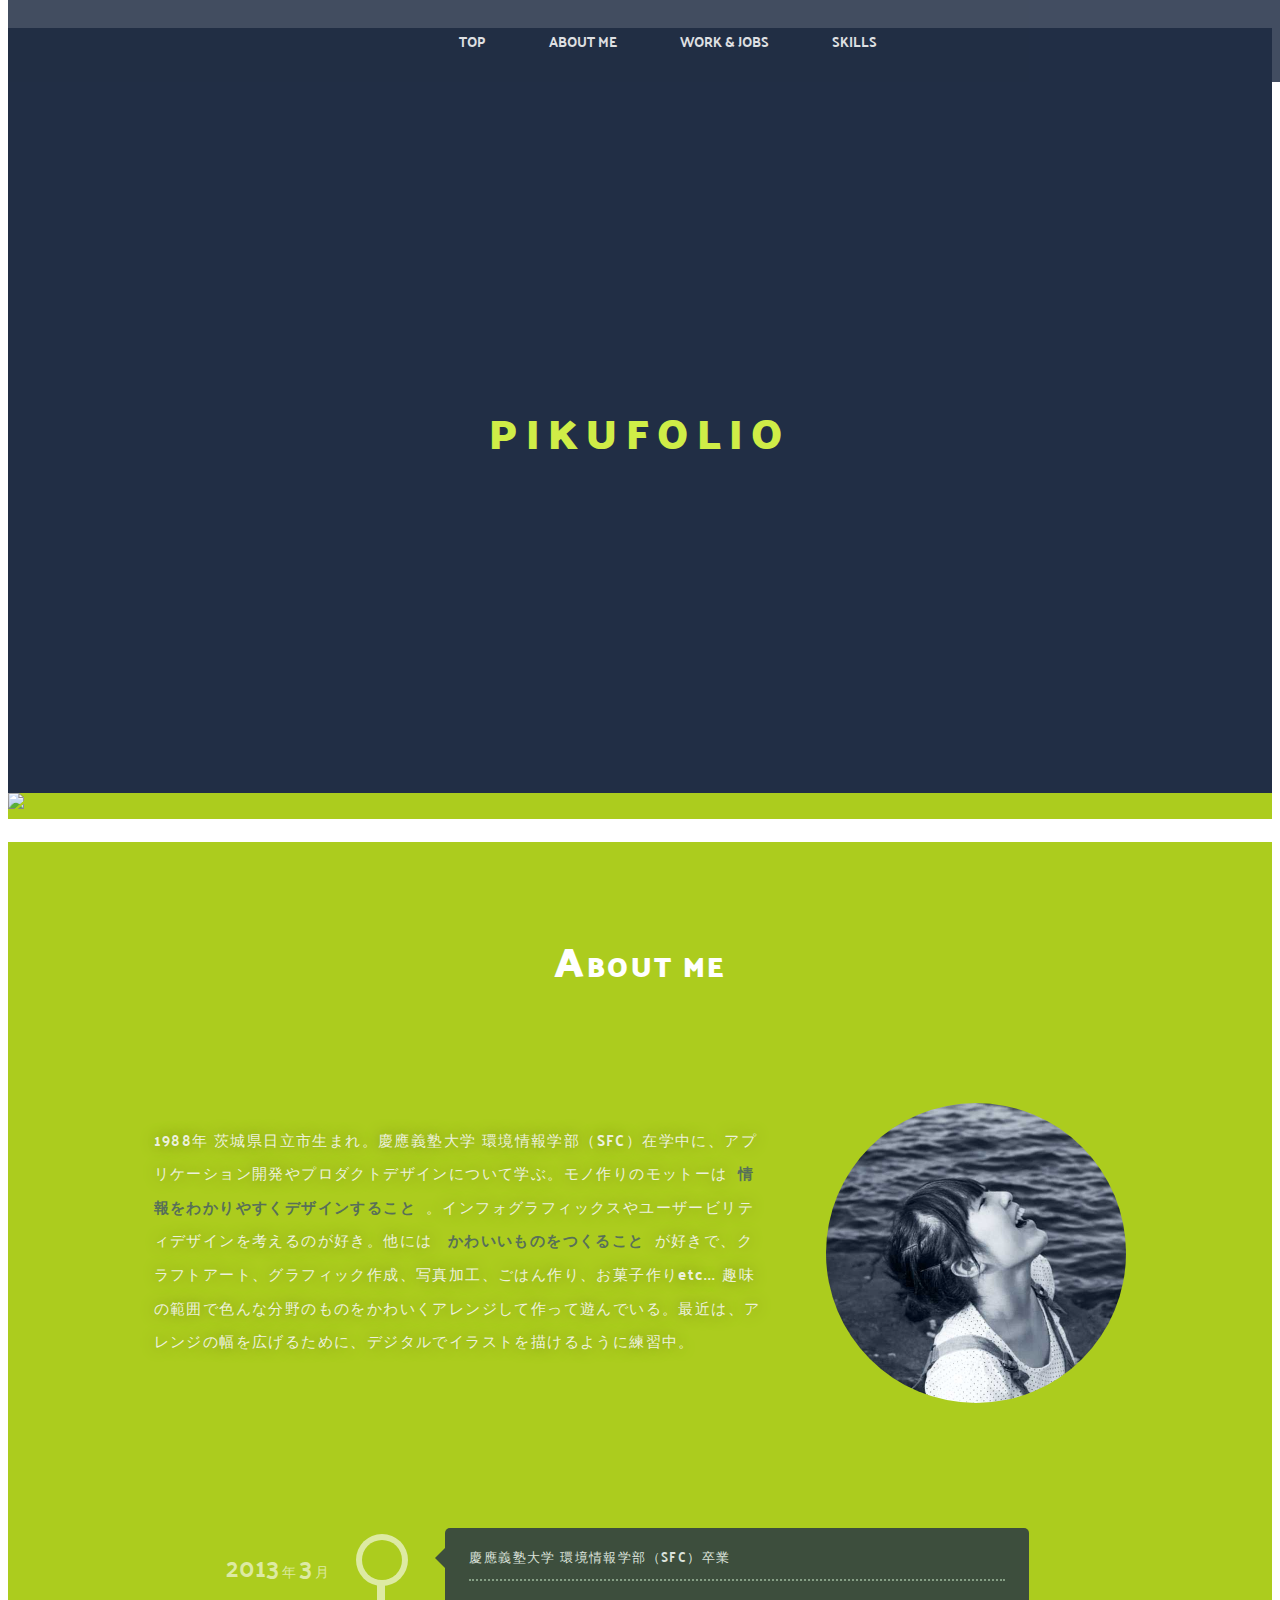
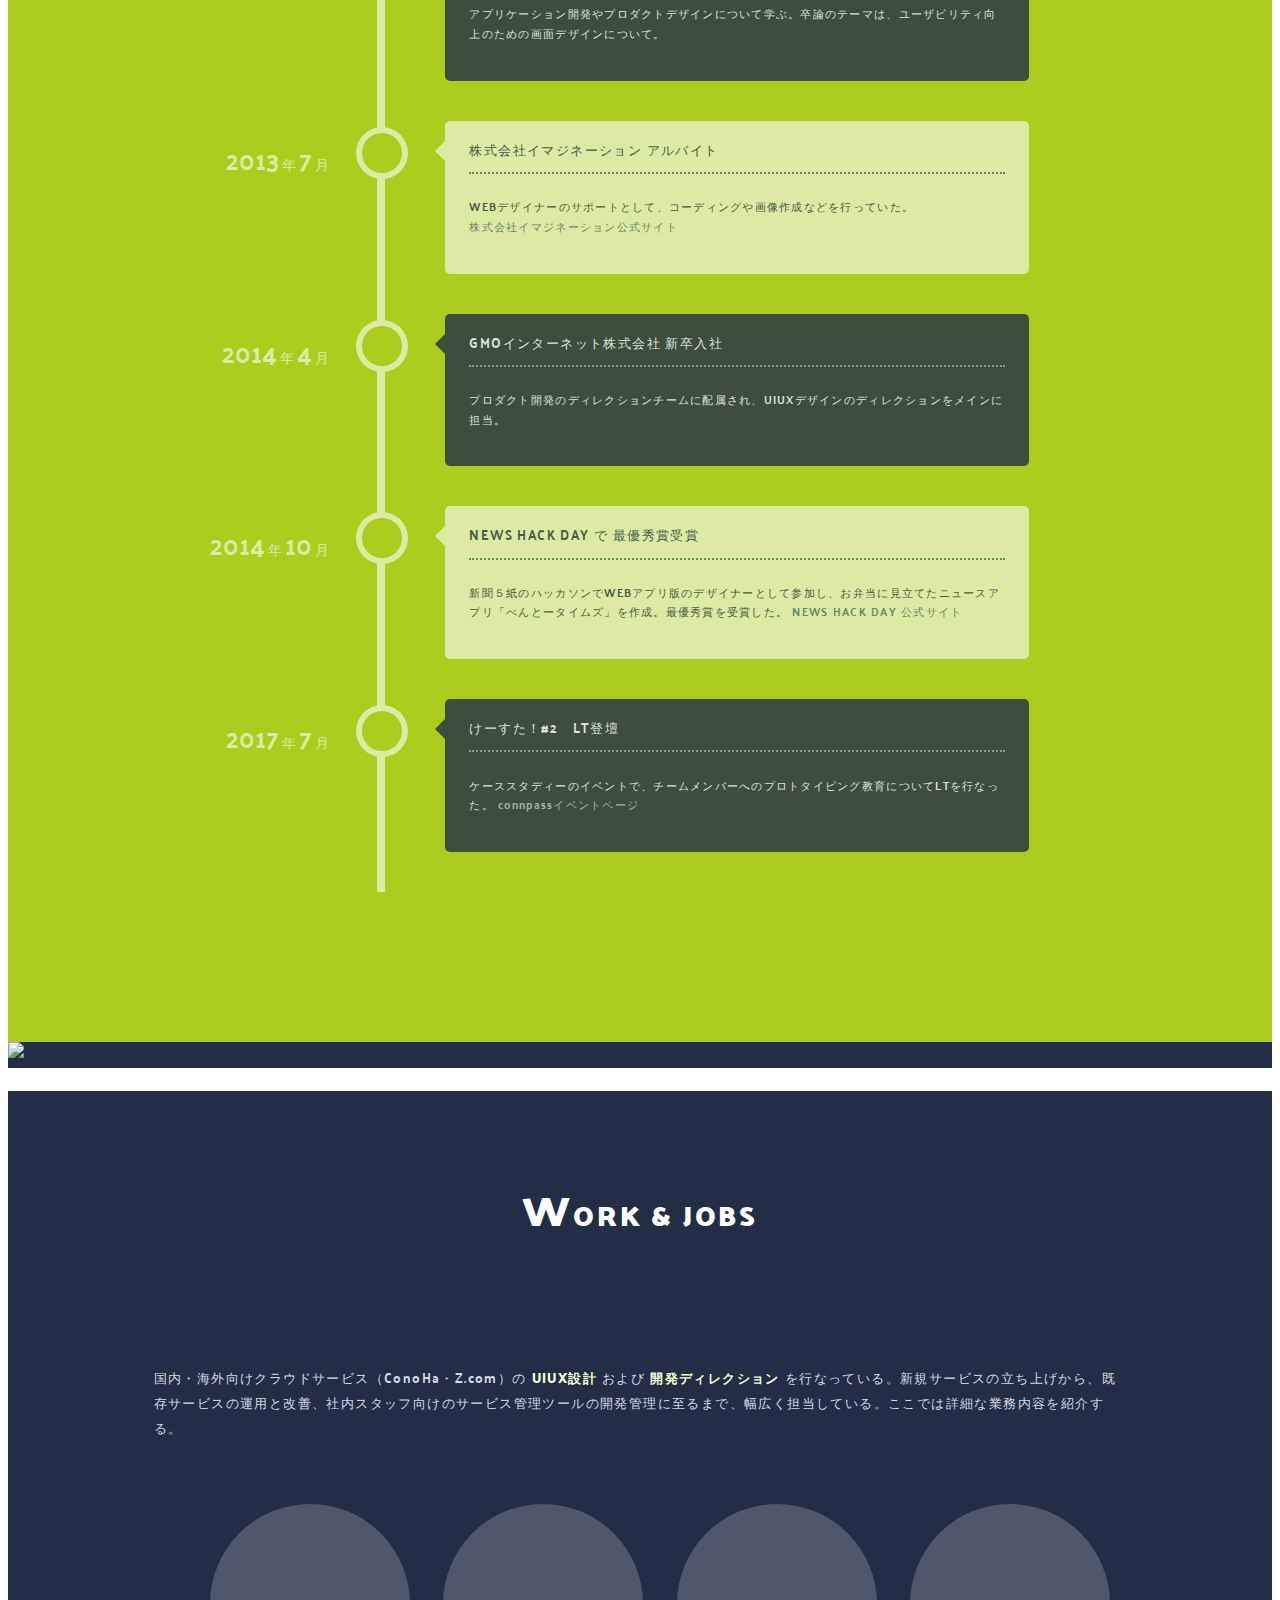
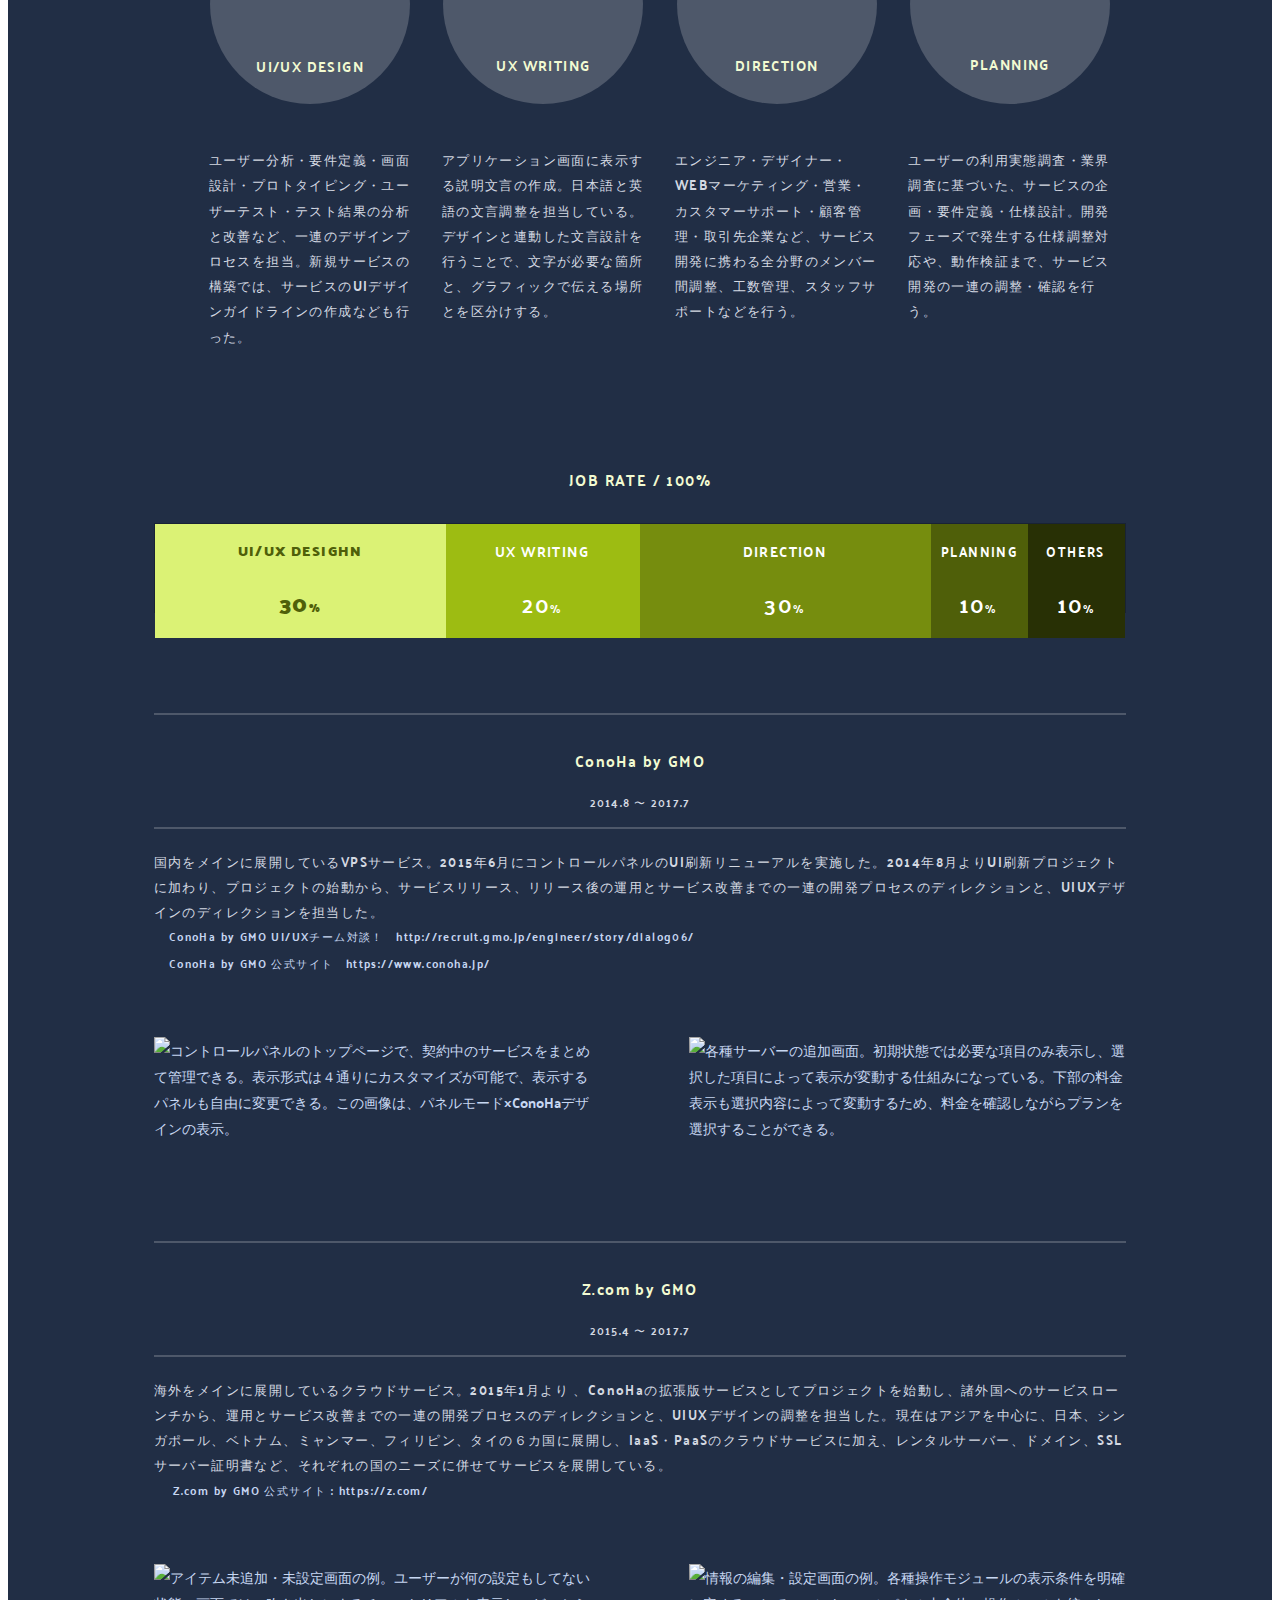
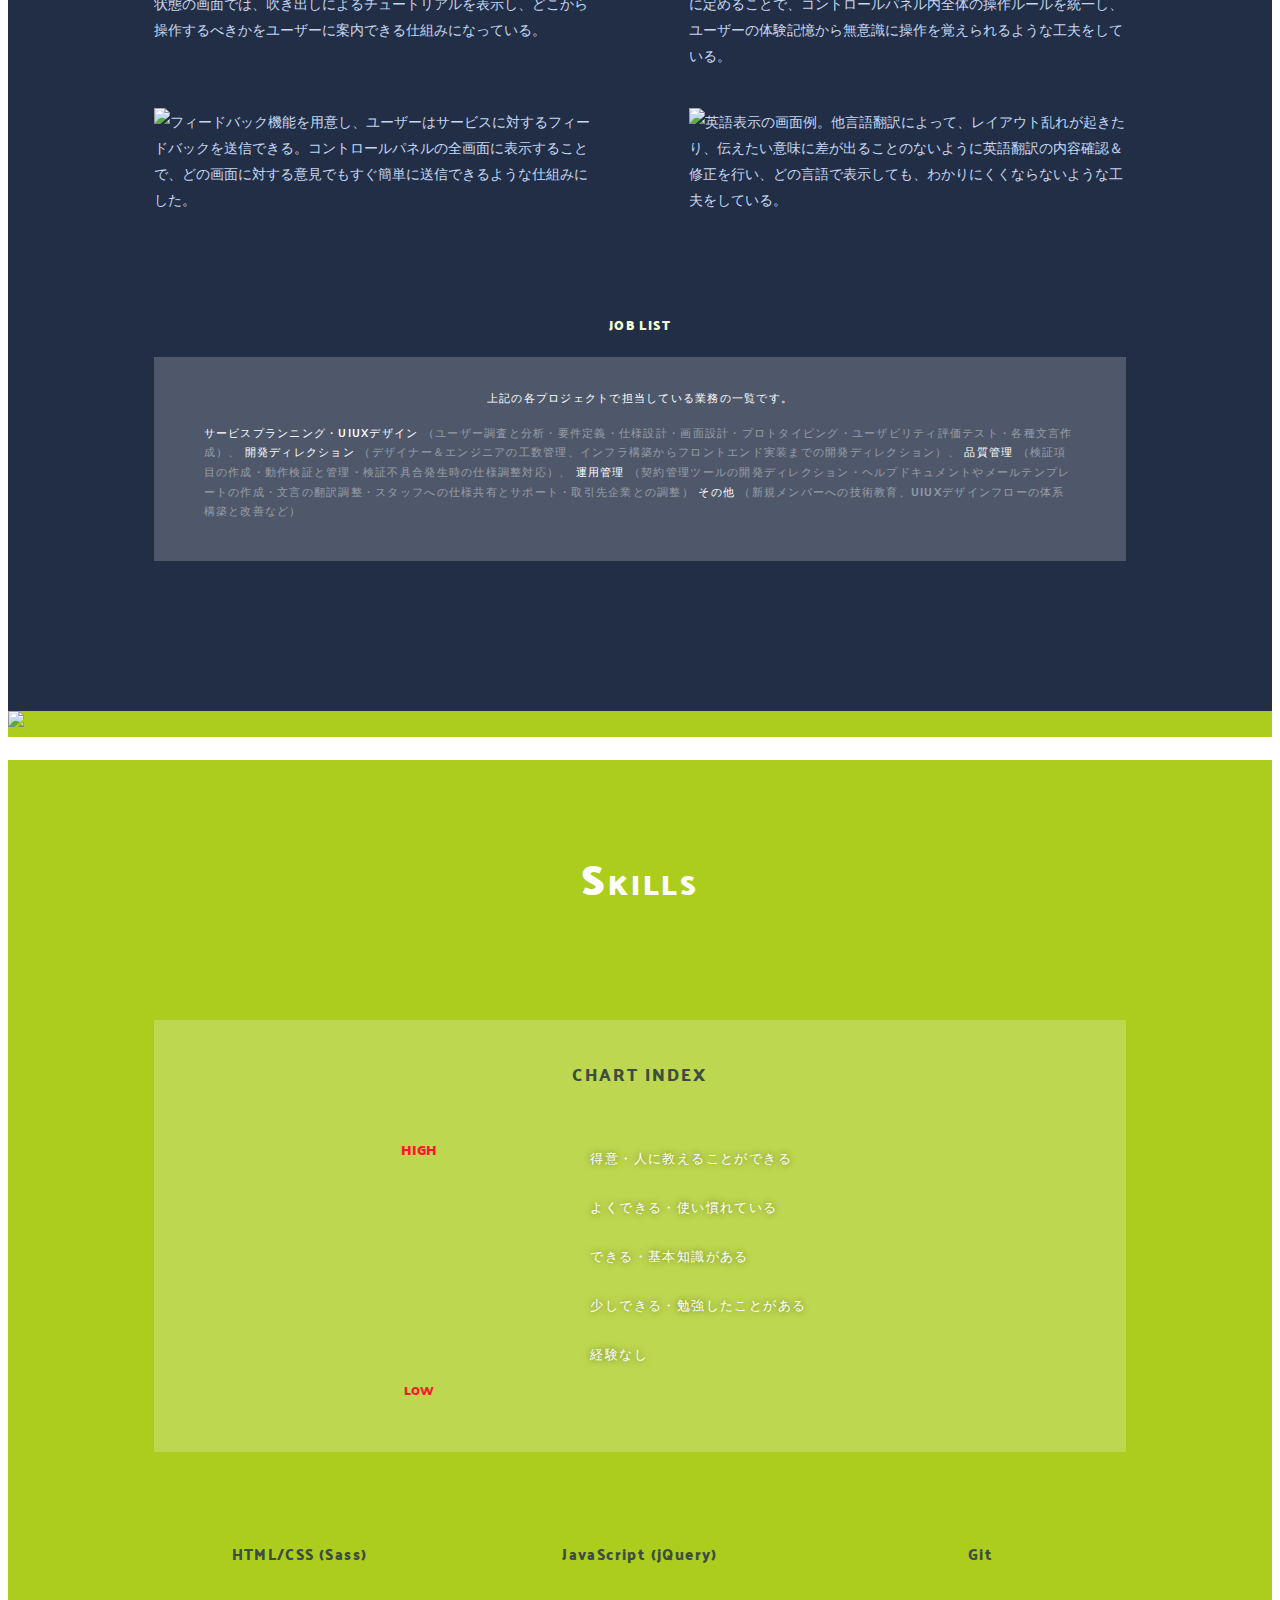
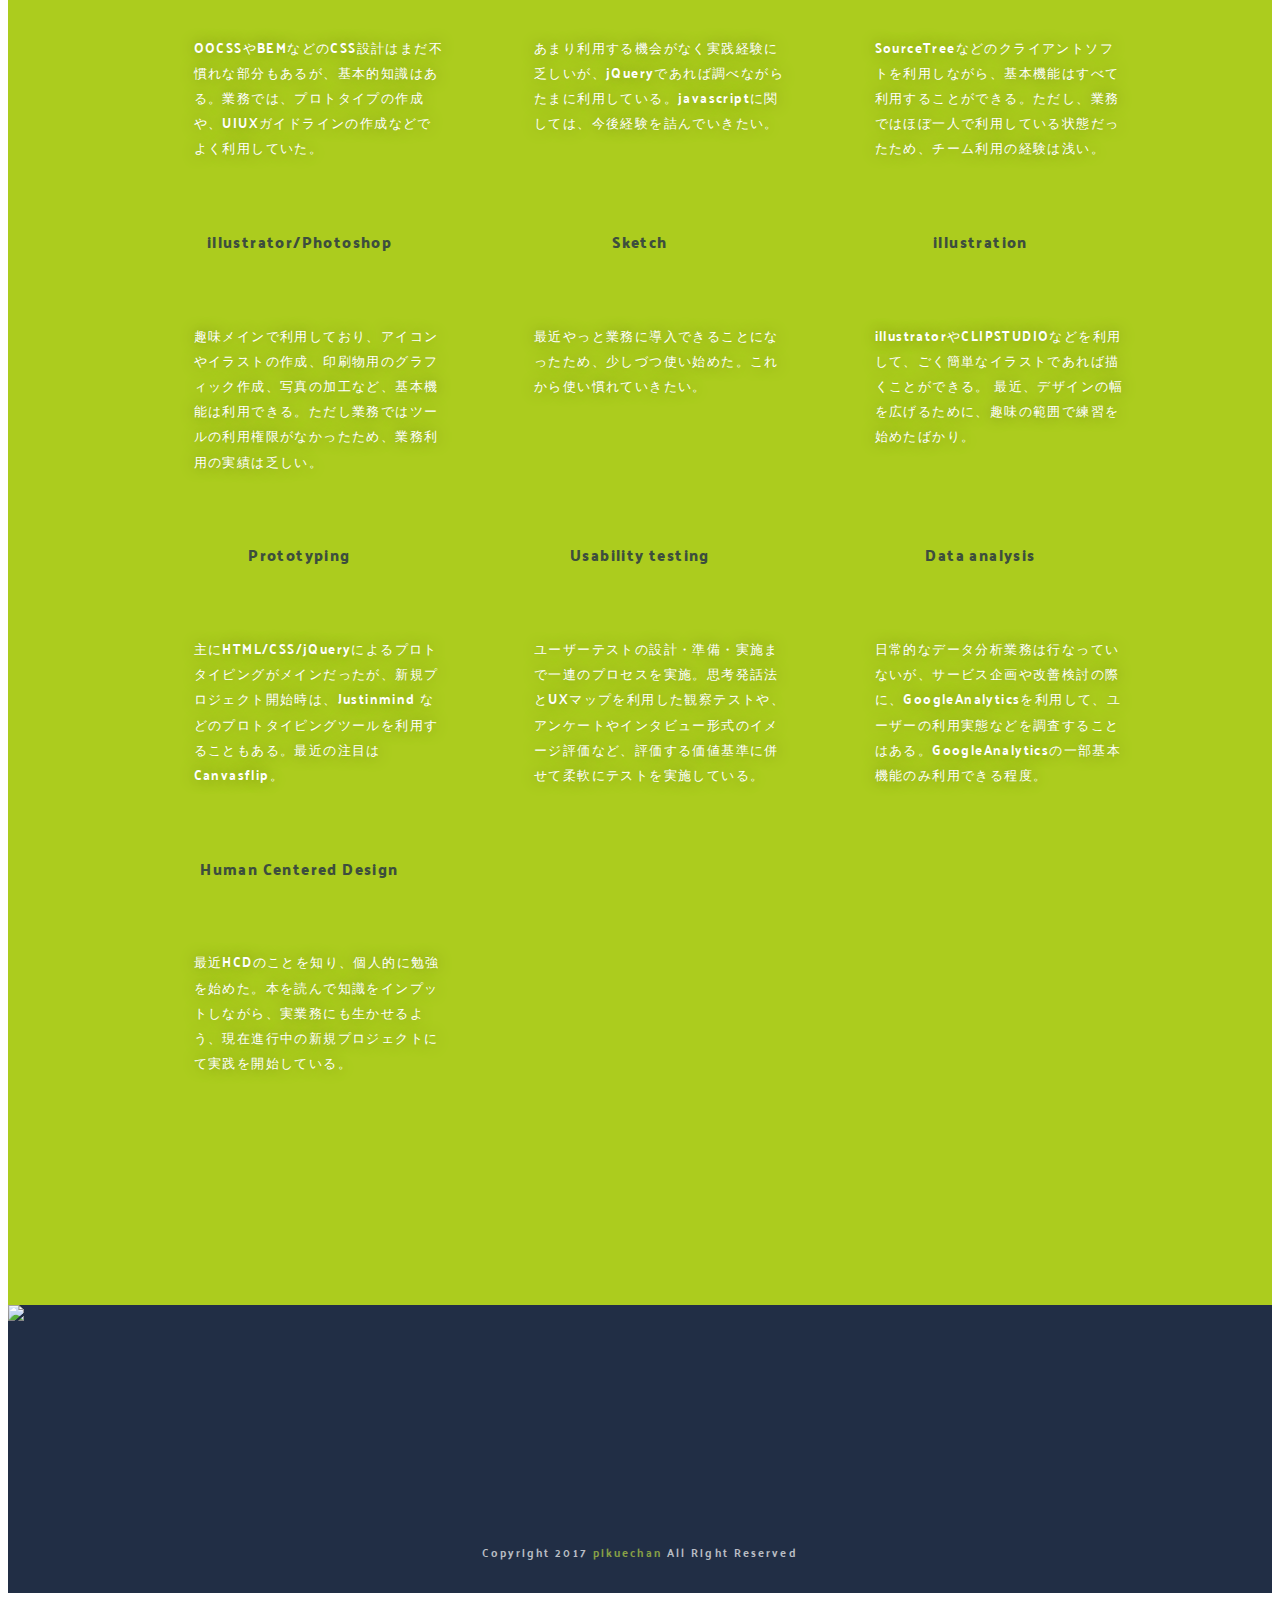
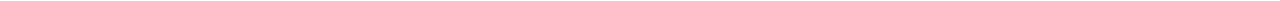
==== commit 8d5e21ed: "GAタグの埋め込み" ====
--- a/index.html
+++ b/index.html
@@ -13,6 +13,22 @@
     <link rel="stylesheet" href="scss/css/reset.css">
     <link rel="stylesheet" href="scss/css/common.css">
     <link rel="shortcut icon" href="/images/pikupiyo.ico">
+    <script>
+        (function(i, s, o, g, r, a, m) {
+            i['GoogleAnalyticsObject'] = r;
+            i[r] = i[r] || function() {
+                (i[r].q = i[r].q || []).push(arguments)
+            }, i[r].l = 1 * new Date();
+            a = s.createElement(o),
+                m = s.getElementsByTagName(o)[0];
+            a.async = 1;
+            a.src = g;
+            m.parentNode.insertBefore(a, m)
+        })(window, document, 'script', 'https://www.google-analytics.com/analytics.js', 'ga');
+
+        ga('create', 'UA-104081283-1', 'auto');
+        ga('send', 'pageview');
+    </script>
 </head>
 
 <body>
@@ -68,7 +84,7 @@
                             <span class="num">7</span>
                             <span class="char">月</span>
                         </time>
-                        <div class="chronology__icon icon-link"></div>
+                        <div class="chronology__icon icon-palette"></div>
                         <div class="chronology__timecontent">
                             <h3>株式会社イマジネーション アルバイト</h3>
                             <p>WEBデザイナーのサポートとして、コーディングや画像作成などを行っていた。
@@ -83,7 +99,7 @@
                             <span class="num">4</span>
                             <span class="char">月</span>
                         </time>
-                        <div class="chronology__icon icon-new-message"></div>
+                        <div class="chronology__icon icon-v-card"></div>
                         <div class="chronology__timecontent">
                             <h3>GMOインターネット株式会社 新卒入社</h3>
                             <p>プロダクト開発のディレクションチームに配属され、UIUXデザインのディレクションをメインに担当。
@@ -97,7 +113,7 @@
                             <span class="num">10</span>
                             <span class="char">月</span>
                         </time>
-                        <div class="chronology__icon icon-link"></div>
+                        <div class="chronology__icon icon-trophy"></div>
                         <div class="chronology__timecontent">
                             <h3>NEWS HACK DAY で 最優秀賞受賞</h3>
                             <p>
@@ -113,7 +129,7 @@
                             <span class="num">7</span>
                             <span class="char">月</span>
                         </time>
-                        <div class="chronology__icon icon-link"></div>
+                        <div class="chronology__icon icon-modern-mic"></div>
                         <div class="chronology__timecontent">
                             <h3>けーすた！#2　LT登壇</h3>
                             <p>
@@ -308,7 +324,7 @@
                         （検証項目の作成・動作検証と管理・検証不具合発生時の仕様調整対応）、
                          </mark> 運用管理
                         <mark class="jobdetails__area__exam">
-                        （契約管理ツールの開発ディレクション・ヘルプドキュメントやメールテンプレートの作成・文言の翻訳調整・スタッフへの仕様共有とサポート・提携先企業との調整）
+                        （契約管理ツールの開発ディレクション・ヘルプドキュメントやメールテンプレートの作成・文言の翻訳調整・スタッフへの仕様共有とサポート・取引先企業との調整）
                          </mark> その他
                         <mark class="jobdetails__area__exam">
                         （新規メンバーへの技術教育、UIUXデザインフローの体系構築と改善など） </mark>
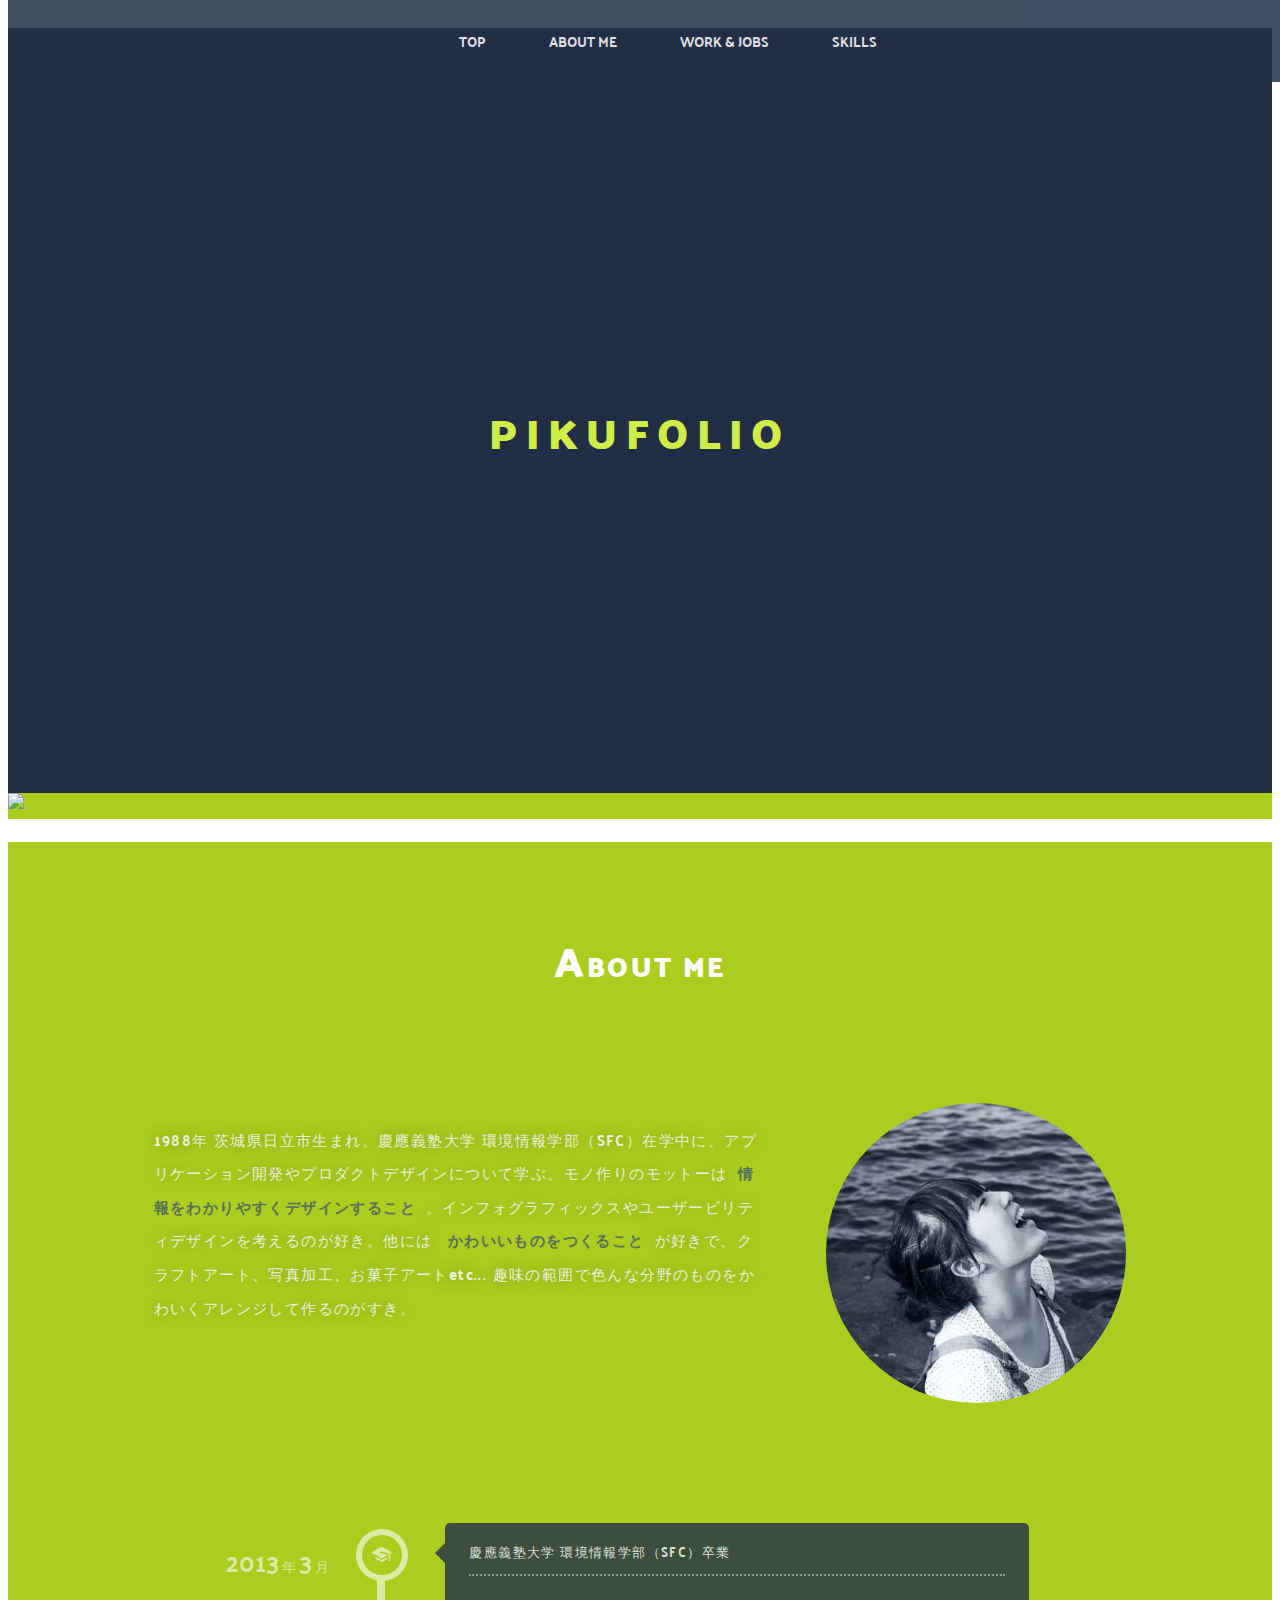
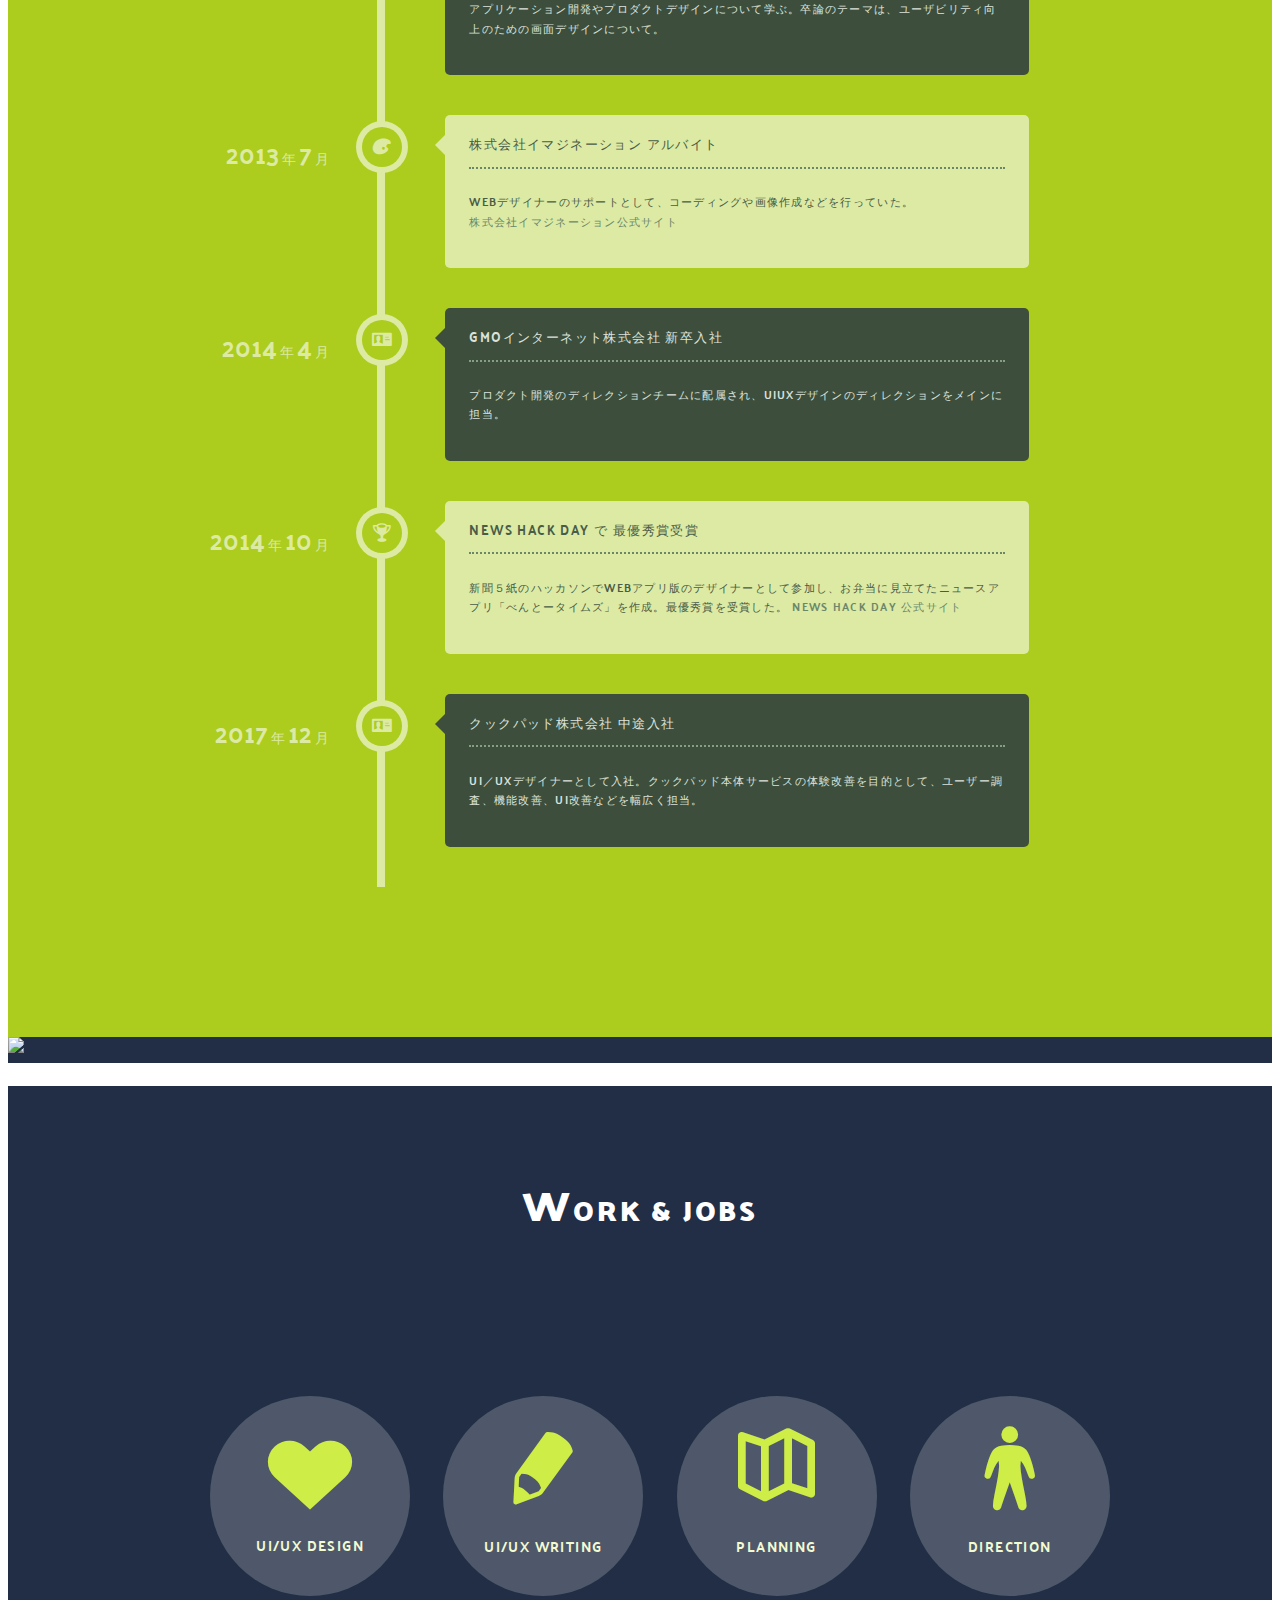
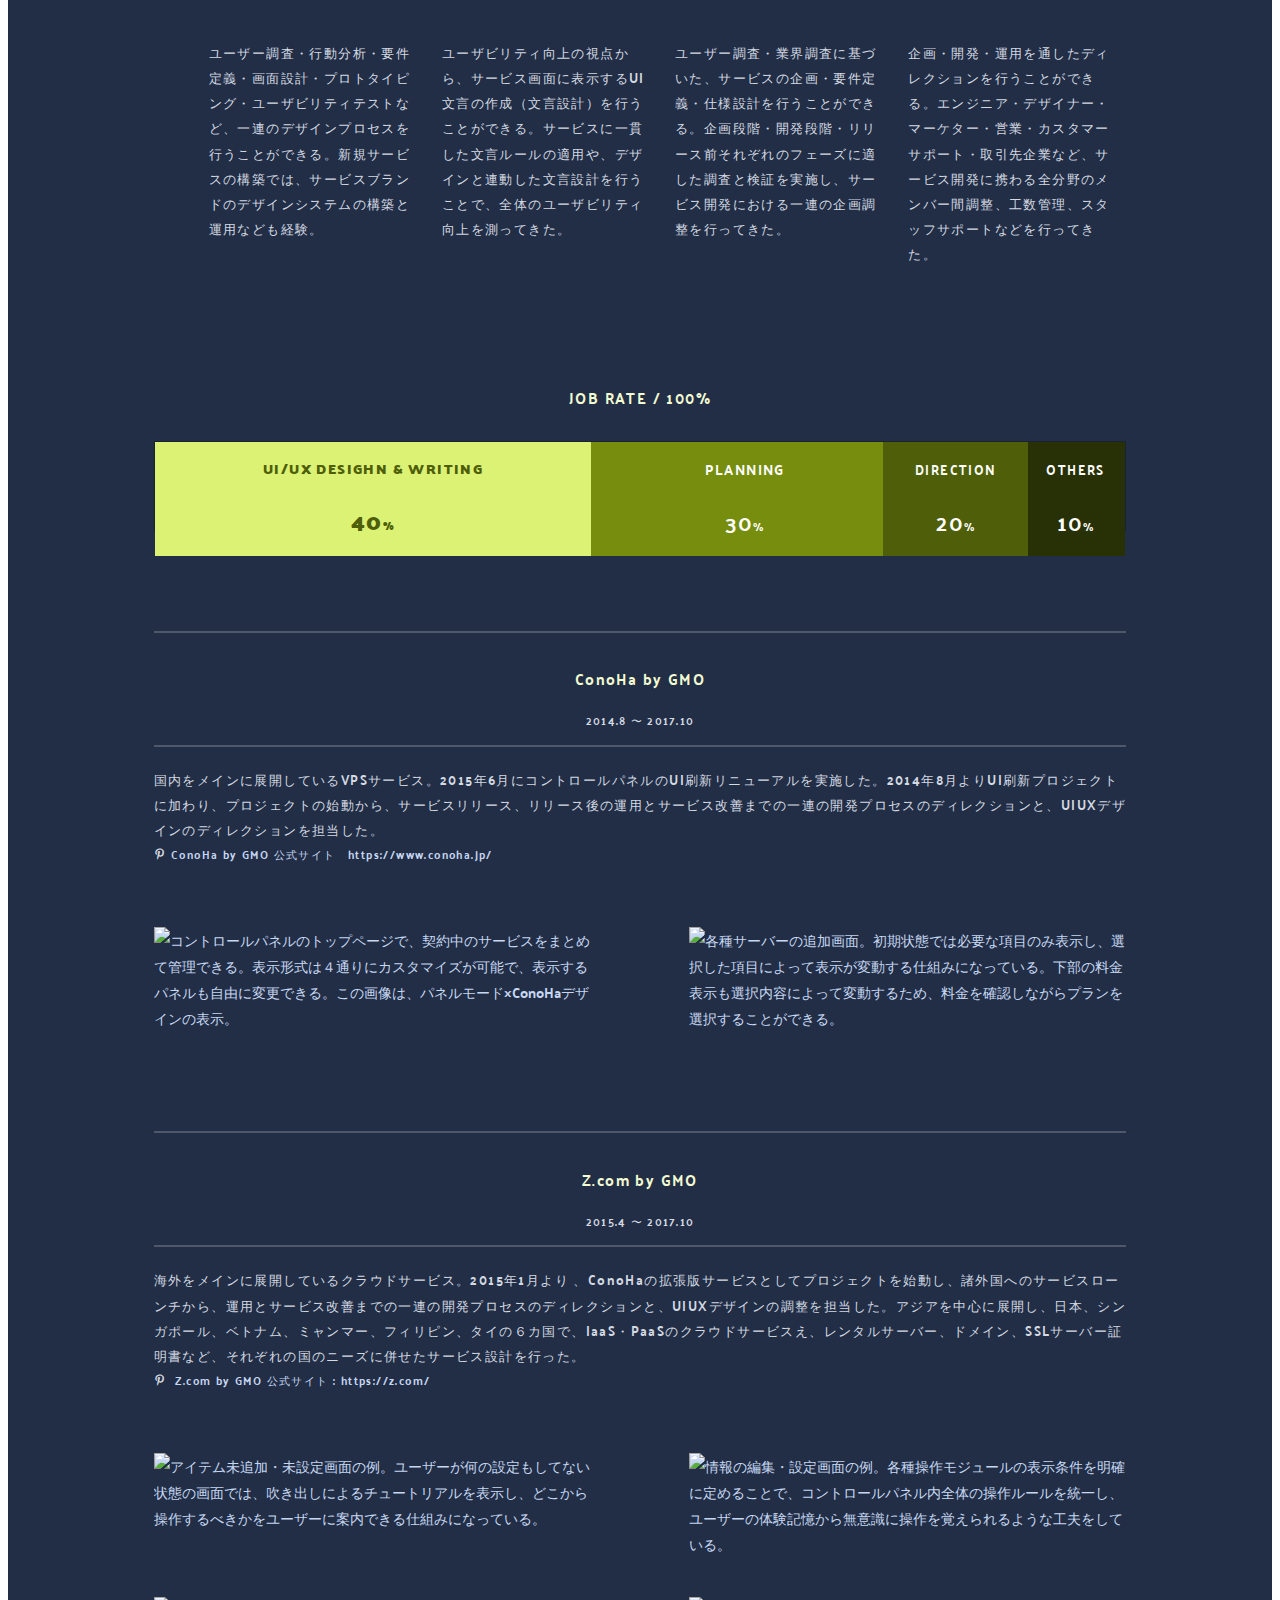
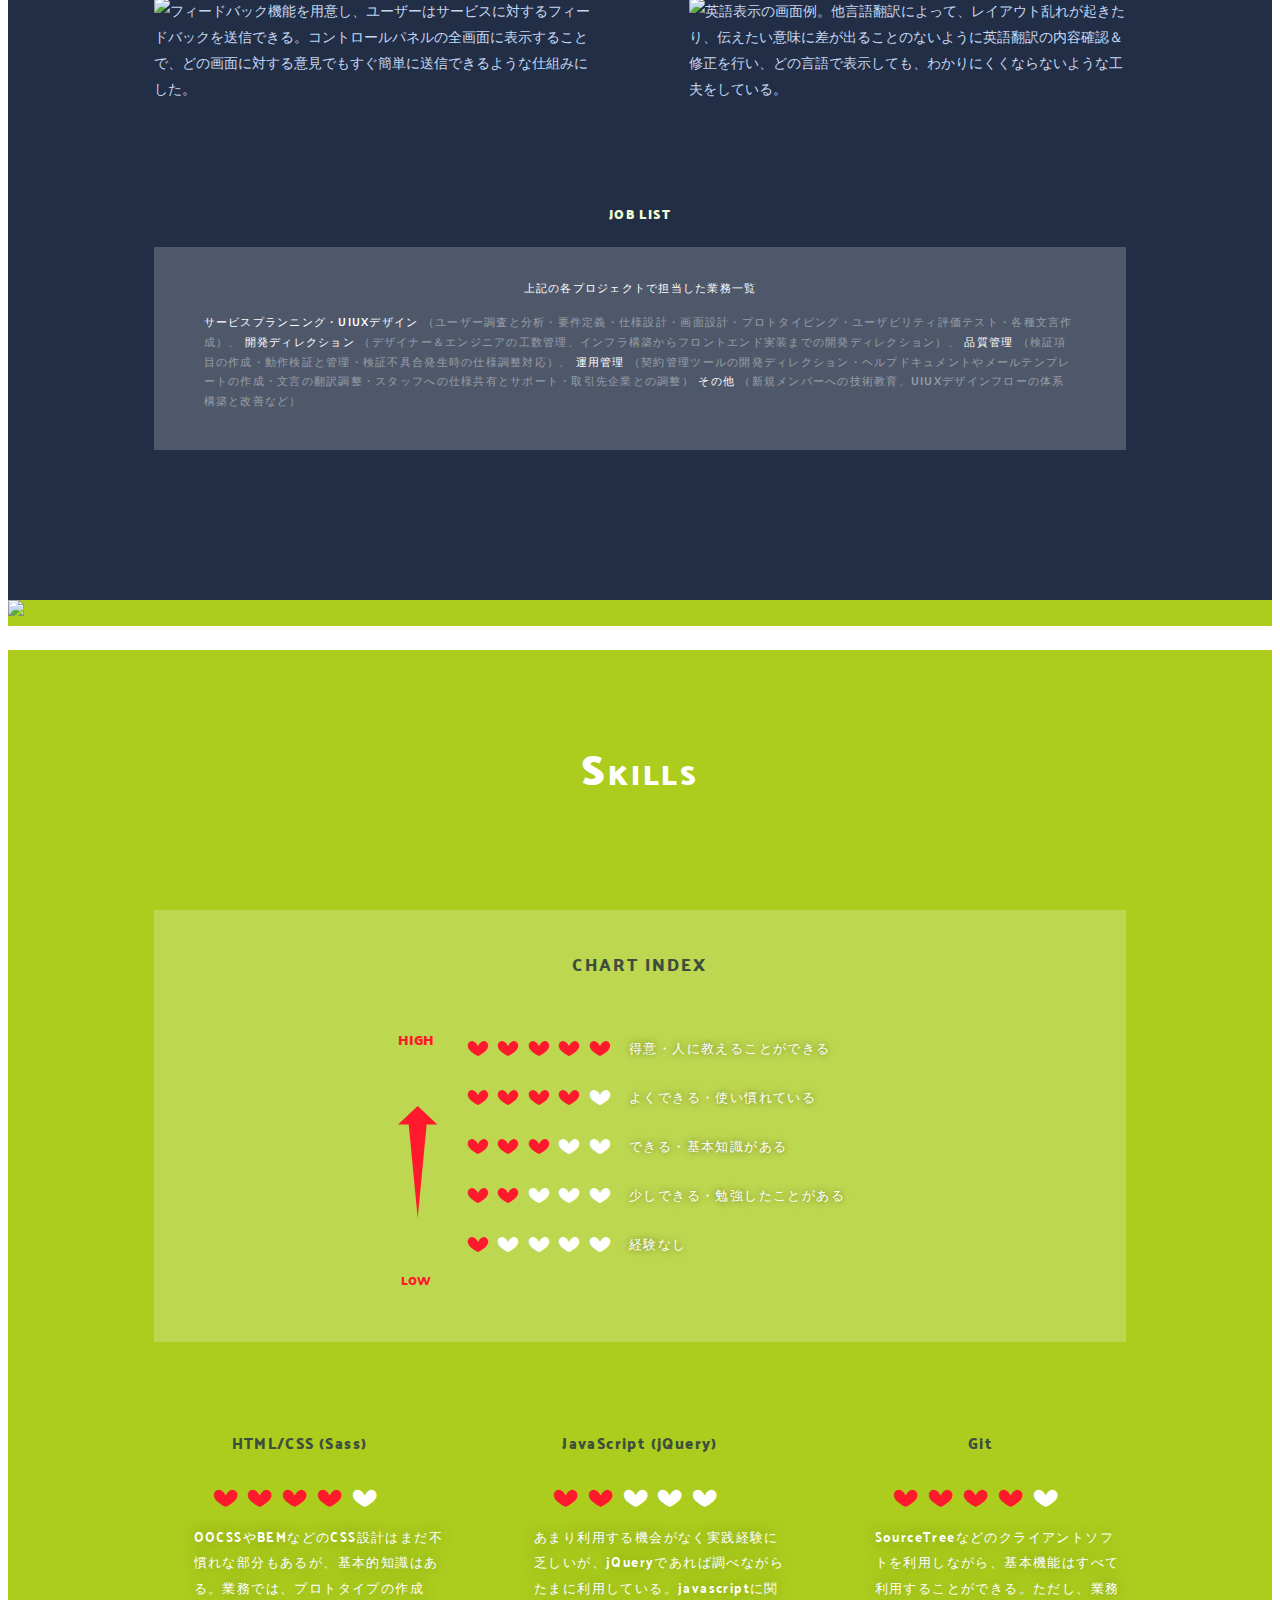
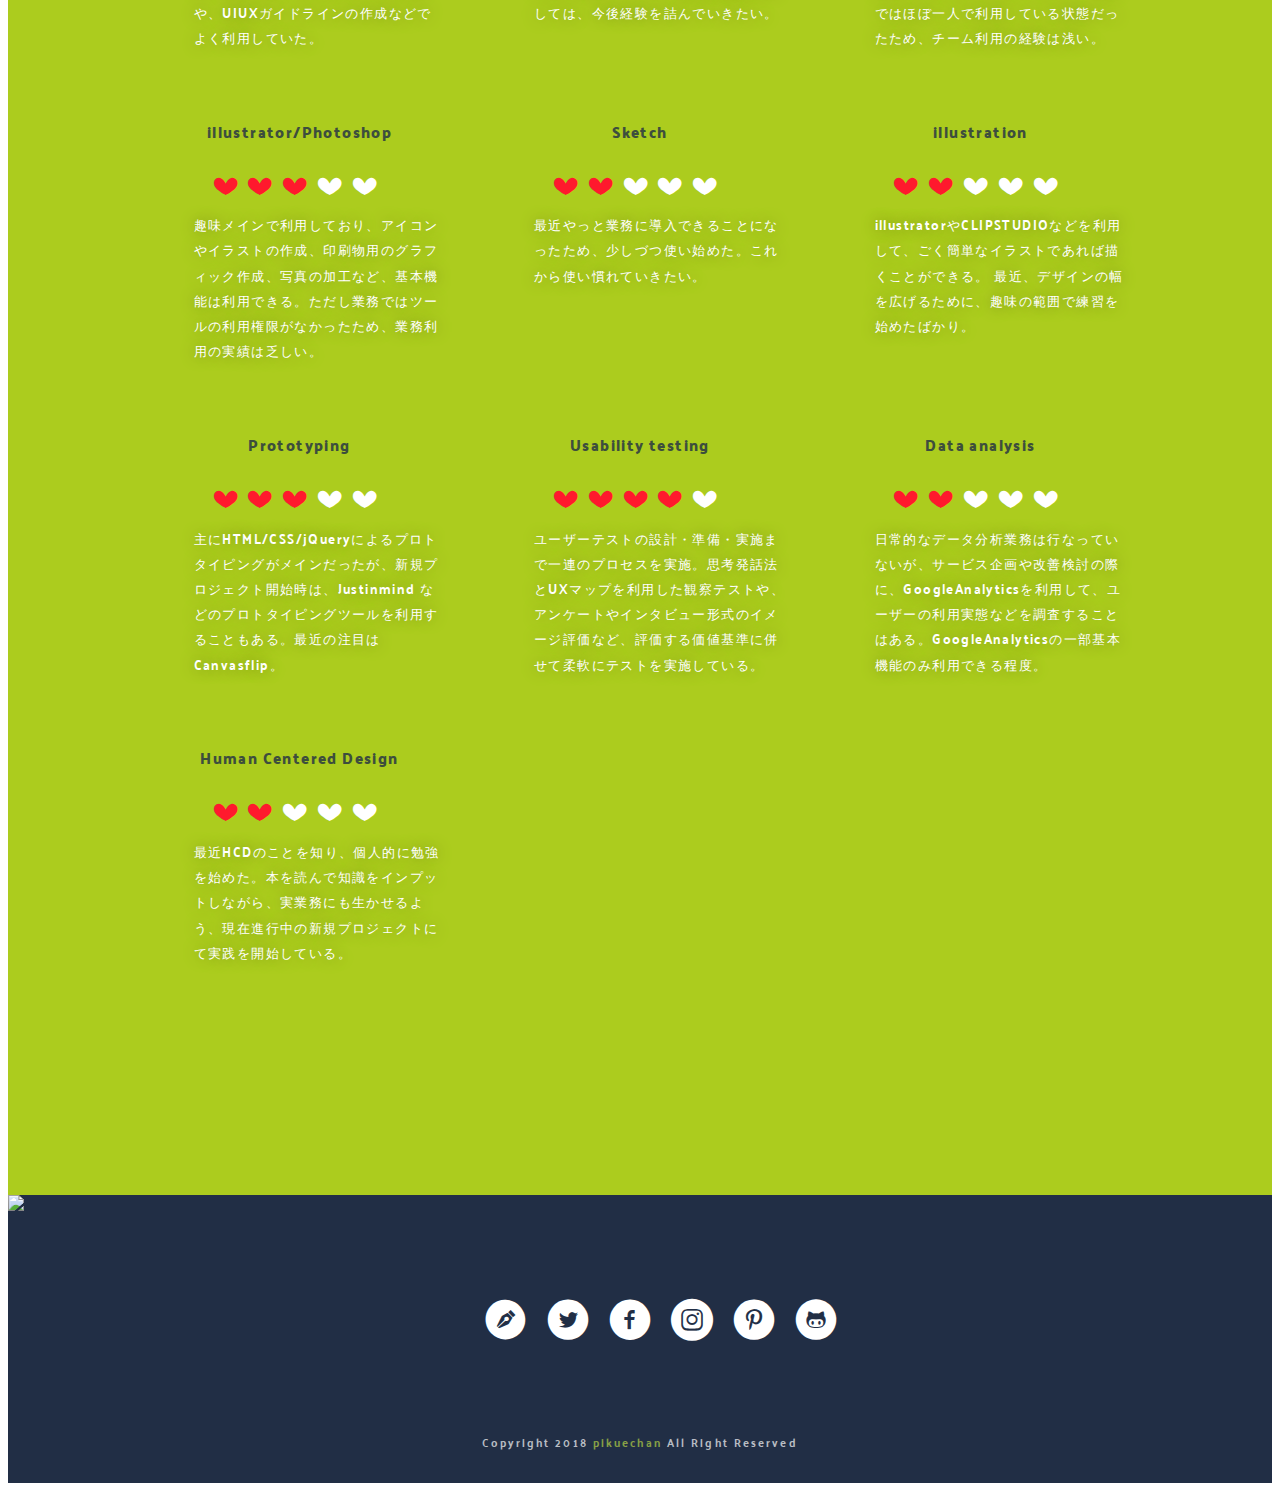
==== commit 97de3bc1: "- ABOUTME - WORK & JOBS の内容アップデート" ====
--- a/index.html
+++ b/index.html
@@ -57,14 +57,14 @@
                 <section class="aboutme__profile">
                     <article>
                         1988年 茨城県日立市生まれ。慶應義塾大学 環境情報学部（SFC）在学中に、アプリケーション開発やプロダクトデザインについて学ぶ。モノ作りのモットーは<span class="semibold-text emphasis">情報をわかりやすくデザインすること</span>。インフォグラフィックスやユーザービリティデザインを考えるのが好き。他には
-                        <span class="semibold-text emphasis">かわいいものをつくること</span>が好きで、クラフトアート、グラフィック作成、写真加工、ごはん作り、お菓子作りetc... 趣味の範囲で色んな分野のものをかわいくアレンジして作って遊んでいる。最近は、アレンジの幅を広げるために、デジタルでイラストを描けるように練習中。
+                        <span class="semibold-text emphasis">かわいいものをつくること</span>が好きで、クラフトアート、写真加工、お菓子アートetc... 趣味の範囲で色んな分野のものをかわいくアレンジして作るのがすき。
                     </article>
                     <img src="/images/pikuphoto.jpg">
                 </section>
                 <!--年表-->
                 <ul class="aboutme__chronology">
                     <li>
-                        <time class="chronology__timelabel" datetime="2013-04">
+                        <time class="chronology__timelabel" datetime="2013-03">
                             <span class="num">2013</span>
                             <span class="char">年</span>
                             <span class="num">3</span>
@@ -78,7 +78,7 @@
                         </div>
                     </li>
                     <li>
-                        <time class="chronology__timelabel" datetime="2013-04">
+                        <time class="chronology__timelabel" datetime="2013-07">
                             <span class="num">2013</span>
                             <span class="char">年</span>
                             <span class="num">7</span>
@@ -93,7 +93,7 @@
                         </div>
                     </li>
                     <li>
-                        <time class="chronology__timelabel" datetime="2013-04">
+                        <time class="chronology__timelabel" datetime="2014-04">
                             <span class="num">2014</span>
                             <span class="char">年</span>
                             <span class="num">4</span>
@@ -107,7 +107,7 @@
                         </div>
                     </li>
                     <li>
-                        <time class="chronology__timelabel" datetime="2013-04">
+                        <time class="chronology__timelabel" datetime="2014-10">
                             <span class="num">2014</span>
                             <span class="char">年</span>
                             <span class="num">10</span>
@@ -122,7 +122,7 @@
                             </p>
                         </div>
                     </li>
-                    <li>
+                    <!-- <li>
                         <time class="chronology__timelabel" datetime="2013-04">
                             <span class="num">2017</span>
                             <span class="char">年</span>
@@ -138,6 +138,21 @@
                                 ">connpassイベントページ</a>
                             </p>
                         </div>
+                    </li> -->
+                    <li>
+                        <time class="chronology__timelabel" datetime="2017-12">
+                            <span class="num">2017</span>
+                            <span class="char">年</span>
+                            <span class="num">12</span>
+                            <span class="char">月</span>
+                        </time>
+                        <div class="chronology__icon icon-v-card"></div>
+                        <div class="chronology__timecontent">
+                            <h3>クックパッド株式会社 中途入社</h3>
+                            <p>
+                                UI／UXデザイナーとして入社。クックパッド本体サービスの体験改善を目的として、ユーザー調査、機能改善、UI改善などを幅広く担当。
+                            </p>
+                        </div>
                     </li>
                 </ul>
             </section>
@@ -150,101 +165,103 @@
         <section class="works" id="position_works">
             <h2 class="works__title">WORK & JOBS </h2>
             <section class="works__content">
-                <p class="works__description">
+                <!-- <p class="works__description">
                     国内・海外向けクラウドサービス（ConoHa・Z.com）の<span class="emphasis semibold-text">UIUX設計</span>および<span class="emphasis semibold-text">開発ディレクション</span>を行なっている。新規サービスの立ち上げから、既存サービスの運用と改善、社内スタッフ向けのサービス管理ツールの開発管理に至るまで、幅広く担当している。ここでは詳細な業務内容を紹介する。
-                </p>
+                </p> -->
                 <ul class="joblist">
                     <li class="joblist__items ">
                         <figure class="job__icon  job__icon--uiux"></figure>
                         <p class="job__description ">
-                            ユーザー分析・要件定義・画面設計・プロトタイピング・ユーザーテスト・テスト結果の分析と改善など、一連のデザインプロセスを担当。新規サービスの構築では、サービスのUIデザインガイドラインの作成なども行った。
+                            ユーザー調査・行動分析・要件定義・画面設計・プロトタイピング・ユーザビリティテストなど、一連のデザインプロセスを行うことができる。新規サービスの構築では、サービスブランドのデザインシステムの構築と運用なども経験。
                         </p>
                     </li>
                     <li class="joblist__items ">
                         <figure class="job__icon job__icon--uxwriting"></figure>
                         <p class="job__description ">
-                            アプリケーション画面に表示する説明文言の作成。日本語と英語の文言調整を担当している。デザインと連動した文言設計を行うことで、文字が必要な箇所と、グラフィックで伝える場所とを区分けする。
+                            ユーザビリティ向上の視点から、サービス画面に表示するUI文言の作成（文言設計）を行うことができる。サービスに一貫した文言ルールの適用や、デザインと連動した文言設計を行うことで、全体のユーザビリティ向上を測ってきた。
+                        </p>
+                    </li>
+
+                    <li class="joblist__items ">
+                        <figure class="job__icon  job__icon--planning"></figure>
+                        <p class="job__description ">
+                            ユーザー調査・業界調査に基づいた、サービスの企画・要件定義・仕様設計を行うことができる。企画段階・開発段階・リリース前それぞれのフェーズに適した調査と検証を実施し、サービス開発における一連の企画調整を行ってきた。
                         </p>
                     </li>
                     <li class="joblist__items ">
                         <figure class="job__icon  job__icon--direction"></figure>
                         <p class="job__description ">
-                            エンジニア・デザイナー・WEBマーケティング・営業・カスタマーサポート・顧客管理・取引先企業など、サービス開発に携わる全分野のメンバー間調整、工数管理、スタッフサポートなどを行う。
-                        </p>
-                    </li>
-                    <li class="joblist__items ">
-                        <figure class="job__icon  job__icon--planning"></figure>
-                        <p class="job__description ">
-                            ユーザーの利用実態調査・業界調査に基づいた、サービスの企画・要件定義・仕様設計。開発フェーズで発生する仕様調整対応や、動作検証まで、サービス開発の一連の調整・確認を行う。
+                            企画・開発・運用を通したディレクションを行うことができる。エンジニア・デザイナー・マーケター・営業・カスタマーサポート・取引先企業など、サービス開発に携わる全分野のメンバー間調整、工数管理、スタッフサポートなどを行ってきた。
                         </p>
                     </li>
                 </ul>
                 <section class="job-rate">
                     <h3>JOB RATE / 100%</h3>
                     <div class="ratebar">
-                        <div class="barparts barparts--uiux">
+                        <div class="barparts barparts--1">
                             <mark class="barblock">
                                 <u class="barnum">1</u>
-                                <u class="bartitle">UI/UX DESIGHN</u>
+                                <u class="bartitle">UI/UX DESIGHN & WRITING</u>
                             </mark>
-                            <mark class="barblock percnum">30</mark>
-                        </div>
-                        <div class="barparts barparts--uxwriting">
+                            <mark class="barblock percnum">40</mark>
+                        </div>
+                        <!-- <div class="barparts barparts--2">
                             <mark class="barblock">
                                 <u class="barnum">2</u>
                                 <u class="bartitle">UX WRITING</u>
                             </mark>
-                            <mark class="barblock percnum">20</mark>
-                        </div>
-                        <div class="barparts barparts--direction">
+                            <mark class="barblock percnum"> 10</mark>
+                        </div> -->
+                        <div class="barparts barparts--3">
+                            <mark class="barblock">
+                                <u class="barnum">2</u>
+                                <u class="bartitle">PLANNING</u>
+                            </mark>
+                            <mark class="barblock percnum">30</mark>
+                        </div>
+                        <div class="barparts barparts--4">
                             <mark class="barblock">
                                 <u class="barnum">3</u>
                                 <u class="bartitle">DIRECTION</u>
                             </mark>
-                            <mark class="barblock percnum">30</mark>
-                        </div>
-                        <div class="barparts barparts--planning">
+                            <mark class="barblock percnum">20</mark>
+                        </div>
+                        <div class="barparts barparts--5">
                             <mark class="barblock">
                                 <u class="barnum">4</u>
-                                <u class="bartitle">PLANNING</u>
-                            </mark>
-                            <mark class="barblock percnum">10</mark>
-                        </div>
-                        <div class="barparts barparts--others">
-                            <mark class="barblock">
-                                <u class="barnum">5</u>
                                 <u class="bartitle">OTHERS</u>
                             </mark>
                             <mark class="barblock percnum">10</mark>
                         </div>
                     </div>
+                    <!-- バーの定義キャプション -->
                     <div class="ratedfn">
-                        <dl class="ratedfn--item ratedfn__uiux">
+                        <dl class="ratedfn--item ratedfn__1">
                             <dt class="ratedfn--num">1</dt>
-                            <dd class="ratedfn--title">UI/UX DESIGHN
-                                <u class="ratedfn--perc">30<u>%</u></u>
+                            <dd class="ratedfn--title">UI/UX DESIGHN & WRITING
+                                <u class="ratedfn--perc">40<u>%</u></u>
                             </dd>
                         </dl>
-                        <dl class="ratedfn--item ratedfn__uxwriting">
+                        <!-- <dl class="ratedfn--item ratedfn__2">
                             <dt class="ratedfn--num">2</dt>
                             <dd class="ratedfn--title">UX WRITING
                                 <u class="ratedfn--perc">20<u>%</u></u>
                             </dd>
-                        </dl>
-                        <dl class="ratedfn--item ratedfn__direction">
-                            <dt class="ratedfn--num">3</dt>
-                            <dd class="ratedfn--title">DIRECTION
+                        </dl> -->
+                        <dl class="ratedfn--item ratedfn__3">
+                            <dt class="ratedfn--num">2</dt>
+                            <dd class="ratedfn--title">PLANNING
                                 <u class="ratedfn--perc">30<u>%</u></u>
                             </dd>
                         </dl>
-                        <dl class="ratedfn--item ratedfn__planning">
-                            <dt class="ratedfn--num">4</dt>
-                            <dd class="ratedfn--title">PLANNING
-                                <u class="ratedfn--perc">10<u>%</u></u>
+                        <dl class="ratedfn--item ratedfn__4">
+                            <dt class="ratedfn--num">3</dt>
+                            <dd class="ratedfn--title">DIRECTION
+                                <u class="ratedfn--perc">20<u>%</u></u>
                             </dd>
                         </dl>
-                        <dl class="ratedfn--item ratedfn__others">
-                            <dt class="ratedfn--num">5</dt>
+                        <dl class="ratedfn--item ratedfn__5">
+                            <dt class="ratedfn--num">4</dt>
                             <dd class="ratedfn--title">OTHERS
                                 <u class="ratedfn--perc">10<u>%</u></u>
                             </dd>
@@ -254,33 +271,30 @@
                 <section class="jobcase">
                     <div class="jobcase__title">
                         <h3>ConoHa by GMO</h3>
-                        <aside>2014.8 〜 2017.7</aside>
+                        <aside>2014.8 〜 2017.10</aside>
                     </div>
                     <p class="jobcase__description">
                         国内をメインに展開しているVPSサービス。2015年6月にコントロールパネルのUI刷新リニューアルを実施した。2014年8月よりUI刷新プロジェクトに加わり、プロジェクトの始動から、サービスリリース、リリース後の運用とサービス改善までの一連の開発プロセスのディレクションと、UIUXデザインのディレクションを担当した。
-                        <span class="workslink">
-                            <a target="blank" href="http://recruit.gmo.jp/engineer/story/dialog06/">ConoHa by GMO UI/UXチーム対談！　http://recruit.gmo.jp/engineer/story/dialog06/</a>
-                        </span>
                         <span class="workslink">
                             <a target="blank" href="https://www.conoha.jp/">ConoHa by GMO 公式サイト　https://www.conoha.jp/</a>
                         </span>
                     </p>
                     <div class="jobcase__images">
-                        <a href="/images/conoha1.png" data-rel="lightcase:myCollection:slideshow" title="ConoHaコントロールパネル ダッシュボード">
-                            <img src="/images/conoha1.png" alt="コントロールパネルのトップページで、契約中のサービスをまとめて管理できる。表示形式は４通りにカスタマイズが可能で、表示するパネルも自由に変更できる。この画像は、パネルモード×ConoHaデザインの表示。">
+                        <a href="/images/conoha-dashboad.png" data-rel="lightcase:myCollection:slideshow" title="ConoHaコントロールパネル ダッシュボード">
+                            <img src="/images/conoha-dashboad-thumb.jpg" alt="コントロールパネルのトップページで、契約中のサービスをまとめて管理できる。表示形式は４通りにカスタマイズが可能で、表示するパネルも自由に変更できる。この画像は、パネルモード×ConoHaデザインの表示。">
                         </a>
-                        <a href="/images/conoha2.png" data-rel="lightcase:myCollection:slideshow" title="ConoHaコントロールパネル サーバー追加画面">
-                            <img src="/images/conoha2.png" alt="各種サーバーの追加画面。初期状態では必要な項目のみ表示し、選択した項目によって表示が変動する仕組みになっている。下部の料金表示も選択内容によって変動するため、料金を確認しながらプランを選択することができる。">
+                        <a href="/images/conoha-addserver.png" data-rel="lightcase:myCollection:slideshow" title="ConoHaコントロールパネル サーバー追加画面">
+                            <img src="/images/conoha-addserver-thumb.png" alt="各種サーバーの追加画面。初期状態では必要な項目のみ表示し、選択した項目によって表示が変動する仕組みになっている。下部の料金表示も選択内容によって変動するため、料金を確認しながらプランを選択することができる。">
                         </a>
                     </div>
                 </section>
                 <section class="jobcase">
                     <div class="jobcase__title">
                         <h3>Z.com by GMO</h3>
-                        <aside>2015.4 〜 2017.7</aside>
+                        <aside>2015.4 〜 2017.10</aside>
                     </div>
                     <p class="jobcase__description">
-                        海外をメインに展開しているクラウドサービス。2015年1月より 、ConoHaの拡張版サービスとしてプロジェクトを始動し、諸外国へのサービスローンチから、運用とサービス改善までの一連の開発プロセスのディレクションと、UIUXデザインの調整を担当した。現在はアジアを中心に、日本、シンガポール、ベトナム、ミャンマー、フィリピン、タイの６カ国に展開し、IaaS・PaaSのクラウドサービスに加え、レンタルサーバー、ドメイン、SSLサーバー証明書など、それぞれの国のニーズに併せてサービスを展開している。
+                        海外をメインに展開しているクラウドサービス。2015年1月より 、ConoHaの拡張版サービスとしてプロジェクトを始動し、諸外国へのサービスローンチから、運用とサービス改善までの一連の開発プロセスのディレクションと、UIUXデザインの調整を担当した。アジアを中心に展開し、日本、シンガポール、ベトナム、ミャンマー、フィリピン、タイの６カ国で、IaaS・PaaSのクラウドサービスえ、レンタルサーバー、ドメイン、SSLサーバー証明書など、それぞれの国のニーズに併せたサービス設計を行った。
                         <span class="workslink">
                             <a target="blank" href="https://z.com/">
                                 Z.com by GMO 公式サイト : https://z.com/
@@ -288,19 +302,19 @@
                         </span>
                     </p>
                     <div class="jobcase__images">
-                        <a href="/images/zcom1.png" data-rel="lightcase:myCollection:slideshow" title="Z.comコントロールパネル SSH Key管理画面">
-                            <img src="/images/zcom1.png" alt="アイテム未追加・未設定画面の例。ユーザーが何の設定もしてない状態の画面では、吹き出しによるチュートリアルを表示し、どこから操作するべきかをユーザーに案内できる仕組みになっている。">
+                        <a href="/images/zcom-ssh.png" data-rel="lightcase:myCollection:slideshow" title="Z.comコントロールパネル SSH Key管理画面">
+                            <img src="/images/zcom-ssh-thumb.png" alt="アイテム未追加・未設定画面の例。ユーザーが何の設定もしてない状態の画面では、吹き出しによるチュートリアルを表示し、どこから操作するべきかをユーザーに案内できる仕組みになっている。">
                         </a>
-                        <a href="/images/zcom2.png" data-rel="lightcase:myCollection:slideshow" title="Z.comコントロールパネル アカウント管理画面">
-                            <img src="/images/zcom2.png" alt="情報の編集・設定画面の例。各種操作モジュールの表示条件を明確に定めることで、コントロールパネル内全体の操作ルールを統一し、ユーザーの体験記憶から無意識に操作を覚えられるような工夫をしている。">
+                        <a href="/images/zcom-account.png" data-rel="lightcase:myCollection:slideshow" title="Z.comコントロールパネル アカウント管理画面">
+                            <img src="/images/zcom-account-thumb.png" alt="情報の編集・設定画面の例。各種操作モジュールの表示条件を明確に定めることで、コントロールパネル内全体の操作ルールを統一し、ユーザーの体験記憶から無意識に操作を覚えられるような工夫をしている。">
                         </a>
                     </div>
                     <div class="jobcase__images">
                         <a href="/images/zcom-feedback.png" data-rel="lightcase:myCollection:slideshow" title="Z.comコントロールパネル フィードバック送信画面">
-                            <img src="/images/zcom-feedback.png" alt="フィードバック機能を用意し、ユーザーはサービスに対するフィードバックを送信できる。コントロールパネルの全画面に表示することで、どの画面に対する意見でもすぐ簡単に送信できるような仕組みにした。">
+                            <img src="/images/zcom-feedback-thumb.png" alt="フィードバック機能を用意し、ユーザーはサービスに対するフィードバックを送信できる。コントロールパネルの全画面に表示することで、どの画面に対する意見でもすぐ簡単に送信できるような仕組みにした。">
                         </a>
-                        <a href="/images/zcom-SSL.png" data-rel="lightcase:myCollection:slideshow" title="Z.comコントロールパネル SSLサーバー証明書 申込み画面">
-                            <img src="/images/zcom-SSL.png" alt="英語表示の画面例。他言語翻訳によって、レイアウト乱れが起きたり、伝えたい意味に差が出ることのないように英語翻訳の内容確認＆修正を行い、どの言語で表示しても、わかりにくくならないような工夫をしている。">
+                        <a href="/images/zcom-ssl.png" data-rel="lightcase:myCollection:slideshow" title="Z.comコントロールパネル SSLサーバー証明書 申込み画面">
+                            <img src="/images/zcom-ssl-thumb.png" alt="英語表示の画面例。他言語翻訳によって、レイアウト乱れが起きたり、伝えたい意味に差が出ることのないように英語翻訳の内容確認＆修正を行い、どの言語で表示しても、わかりにくくならないような工夫をしている。">
                         </a>
                     </div>
                 </section>
@@ -311,7 +325,7 @@
 
                     <section class="jobdetails__area">
                         <p class="jobdetails__description">
-                            上記の各プロジェクトで担当している業務の一覧です。
+                            上記の各プロジェクトで担当した業務一覧
                         </p>
                         サービスプランニング・UIUXデザイン
                         <mark class="jobdetails__area__exam">
@@ -475,8 +489,11 @@
     <footer>
         <div class="snsicons ">
             <ul>
+                <!-- <li>
+                    <a href="https://cookpad.com/kitchen/5305608" target="blank"><span class="icon-cookpad "></span></a>
+                </li> -->
                 <li>
-                    <a href="https://cookpad.com/kitchen/5305608" target="blank"><span class="icon-cookpad "></span></a>
+                    <a href="http://blog.pikuchi.com/" target="blank"><span class="icon-blog "></span></a>
                 </li>
                 <li>
                     <a href="https://twitter.com/pikuechan" target="blank"><span class="icon-twitter-with-circle "></span></a>
@@ -484,20 +501,21 @@
                 <li>
                     <a href="https://www.facebook.com/pikuechan" target="blank"><span class="icon-facebook-with-circle "></span></a>
                 </li>
-                <li>
-                    <a href="http://blog.pikuchi.com/" target="blank"><span class="icon-blog "></span></a>
-                </li>
+
                 <li>
                     <a href="https://www.instagram.com/pikuechan" target="blank"><span class="icon-instagram-with-circle "></span></a>
                 </li>
                 <li>
                     <a href="https://www.pinterest.jp/pikuechan/" target="blank"><span class="icon-pinterest-with-circle "></span></a>
                 </li>
+                <li>
+                    <a href="https://github.com/pikuechan/" target="blank"><span class="icon-github-with-circle"></span></a>
+                </li>
 
 
             </ul>
         </div>
-        <aside class="copyright ">Copyright 2017
+        <aside class="copyright ">Copyright 2018
             <a href="http://pikuchi.com" target="blank">pikuechan</a> All Right Reserved
         </aside>
     </footer>
--- a/scss/css/common.css
+++ b/scss/css/common.css
@@ -59,1308 +59,108 @@
   -moz-osx-font-smoothing: grayscale;
 }
 
-.icon-air:before {
-  content: "\e900";
-}
-
-.icon-aircraft-landing:before {
-  content: "\e901";
-}
-
-.icon-aircraft-take-off:before {
-  content: "\e902";
-}
-
-.icon-aircraft:before {
-  content: "\e903";
-}
-
-.icon-align-bottom:before {
-  content: "\e904";
-}
-
-.icon-align-horizontal-middle:before {
-  content: "\e905";
-}
-
-.icon-align-left:before {
-  content: "\e906";
-}
-
-.icon-align-right:before {
-  content: "\e907";
-}
-
-.icon-align-top:before {
-  content: "\e908";
-}
-
-.icon-align-vertical-middle:before {
-  content: "\e909";
-}
-
-.icon-archive:before {
-  content: "\e90a";
-}
-
-.icon-area-graph:before {
-  content: "\e90b";
-}
-
-.icon-arrow-bold-down:before {
-  content: "\e90c";
-}
-
-.icon-arrow-bold-left:before {
-  content: "\e90d";
-}
-
-.icon-arrow-bold-right:before {
-  content: "\e90e";
-}
-
-.icon-arrow-bold-up:before {
-  content: "\e90f";
-}
-
-.icon-arrow-down:before {
-  content: "\e910";
-}
-
-.icon-arrow-left:before {
-  content: "\e911";
-}
-
-.icon-arrow-long-down:before {
-  content: "\e912";
-}
-
-.icon-arrow-long-left:before {
-  content: "\e913";
-}
-
-.icon-arrow-long-right:before {
-  content: "\e914";
-}
-
-.icon-arrow-long-up:before {
-  content: "\e915";
-}
-
-.icon-arrow-right:before {
-  content: "\e916";
-}
-
-.icon-arrow-up:before {
-  content: "\e917";
-}
-
-.icon-arrow-with-circle-down:before {
-  content: "\e918";
-}
-
-.icon-arrow-with-circle-left:before {
-  content: "\e919";
-}
-
-.icon-arrow-with-circle-right:before {
-  content: "\e91a";
-}
-
-.icon-arrow-with-circle-up:before {
-  content: "\e91b";
-}
-
-.icon-attachment:before {
-  content: "\e91c";
-}
-
-.icon-awareness-ribbon:before {
-  content: "\e91d";
-}
-
-.icon-back-in-time:before {
-  content: "\e91e";
-}
-
-.icon-back:before {
-  content: "\e91f";
-}
-
-.icon-bar-graph:before {
-  content: "\e920";
-}
-
-.icon-battery:before {
-  content: "\e921";
-}
-
-.icon-beamed-note:before {
-  content: "\e922";
-}
-
-.icon-bell:before {
-  content: "\e923";
-}
-
-.icon-blackboard:before {
-  content: "\e924";
-}
-
-.icon-block:before {
-  content: "\e925";
-}
-
-.icon-book:before {
-  content: "\e926";
-}
-
-.icon-bookmark:before {
-  content: "\e927";
-}
-
-.icon-bookmarks:before {
-  content: "\e928";
-}
-
-.icon-bowl:before {
-  content: "\e929";
-}
-
-.icon-box:before {
-  content: "\e92a";
-}
-
-.icon-briefcase:before {
-  content: "\e92b";
-}
-
-.icon-browser:before {
-  content: "\e92c";
-}
-
-.icon-brush:before {
-  content: "\e92d";
-}
-
-.icon-bucket:before {
-  content: "\e92e";
-}
-
-.icon-bug:before {
-  content: "\e92f";
-}
-
-.icon-cake:before {
-  content: "\e930";
-}
-
-.icon-calculator:before {
-  content: "\e931";
-}
-
-.icon-calendar:before {
-  content: "\e932";
-}
-
-.icon-camera:before {
-  content: "\e933";
-}
-
-.icon-ccw:before {
-  content: "\e934";
-}
-
-.icon-chat:before {
-  content: "\e935";
-}
-
-.icon-check:before {
-  content: "\e936";
-}
-
-.icon-chevron-down:before {
-  content: "\e937";
-}
-
+/*
+iconfont updateの際のメモ
+EntypoのSVG全部とpikufontSVG全部をicomoonで読み込んでiconfont化
+icomoonでフォント化するときは、Entypo,pikufontの並び順で読み込むようにすること。
+そうすれば、pikufontが増えても、毎回同じ順番でfont作成すればconentのコード番号が変わらない。
+使っていないフォントは全てコメントアウトにしておく。消してしまうと、使いたくなって追加したときにまだ番号がずれてしまうため。
+もし番号の変更や追加があった場合は、各フォントのcontentを直接利用している箇所で変更しないといけない。
+*/
 .icon-chevron-left:before {
-  content: "\e938";
+  content: "\e942";
 }
 
 .icon-chevron-right:before {
-  content: "\e939";
-}
-
-.icon-chevron-small-down:before {
-  content: "\e93a";
-}
-
-.icon-chevron-small-left:before {
-  content: "\e93b";
-}
-
-.icon-chevron-small-right:before {
-  content: "\e93c";
-}
-
-.icon-chevron-small-up:before {
-  content: "\e93d";
-}
-
-.icon-chevron-thin-down:before {
-  content: "\e93e";
-}
-
-.icon-chevron-thin-left:before {
-  content: "\e93f";
-}
-
-.icon-chevron-thin-right:before {
-  content: "\e940";
-}
-
-.icon-chevron-thin-up:before {
-  content: "\e941";
-}
-
-.icon-chevron-up:before {
-  content: "\e942";
-}
-
-.icon-chevron-with-circle-down:before {
   content: "\e943";
 }
 
-.icon-chevron-with-circle-left:before {
-  content: "\e944";
-}
-
-.icon-chevron-with-circle-right:before {
-  content: "\e945";
-}
-
-.icon-chevron-with-circle-up:before {
-  content: "\e946";
-}
-
 .icon-circle-with-cross:before {
-  content: "\e947";
-}
-
-.icon-circle-with-minus:before {
-  content: "\e948";
-}
-
-.icon-circle-with-plus:before {
-  content: "\e949";
-}
-
-.icon-circle:before {
-  content: "\e94a";
+  content: "\e951";
 }
 
 .icon-circular-graph:before {
-  content: "\e94b";
-}
-
-.icon-clapperboard:before {
-  content: "\e94c";
-}
-
-.icon-classic-computer:before {
-  content: "\e94d";
-}
-
-.icon-clipboard:before {
-  content: "\e94e";
-}
-
-.icon-clock:before {
-  content: "\e94f";
-}
-
-.icon-cloud:before {
-  content: "\e950";
-}
-
-.icon-code:before {
-  content: "\e951";
-}
-
-.icon-cog:before {
-  content: "\e952";
-}
-
-.icon-colours:before {
-  content: "\e953";
-}
-
-.icon-compass:before {
-  content: "\e954";
-}
-
-.icon-controller-fast-backward:before {
   content: "\e955";
 }
 
-.icon-controller-fast-forward:before {
-  content: "\e956";
-}
-
-.icon-controller-jump-to-start:before {
-  content: "\e957";
-}
-
-.icon-controller-next:before {
-  content: "\e958";
-}
-
-.icon-controller-paus:before {
-  content: "\e959";
-}
-
-.icon-controller-play:before {
-  content: "\e95a";
-}
-
-.icon-controller-record:before {
-  content: "\e95b";
-}
-
-.icon-controller-stop:before {
-  content: "\e95c";
-}
-
-.icon-controller-volume:before {
-  content: "\e95d";
-}
-
-.icon-copy:before {
-  content: "\e95e";
-}
-
-.icon-creative-commons-attribution:before {
-  content: "\e95f";
-}
-
-.icon-creative-commons-noderivs:before {
-  content: "\e960";
-}
-
-.icon-creative-commons-noncommercial-eu:before {
-  content: "\e961";
-}
-
-.icon-creative-commons-noncommercial-us:before {
-  content: "\e962";
-}
-
-.icon-creative-commons-public-domain:before {
-  content: "\e963";
-}
-
-.icon-creative-commons-remix:before {
-  content: "\e964";
-}
-
-.icon-creative-commons-share:before {
-  content: "\e965";
-}
-
-.icon-creative-commons-sharealike:before {
-  content: "\e966";
-}
-
-.icon-creative-commons:before {
-  content: "\e967";
-}
-
-.icon-credit-card:before {
-  content: "\e968";
-}
-
-.icon-credit:before {
-  content: "\e969";
-}
-
-.icon-crop:before {
-  content: "\e96a";
-}
-
 .icon-cross:before {
-  content: "\e96b";
-}
-
-.icon-cup:before {
-  content: "\e96c";
-}
-
-.icon-cw:before {
-  content: "\e96d";
-}
-
-.icon-cycle:before {
-  content: "\e96e";
-}
-
-.icon-database:before {
-  content: "\e96f";
-}
-
-.icon-dial-pad:before {
-  content: "\e970";
-}
-
-.icon-direction:before {
-  content: "\e971";
-}
-
-.icon-document-landscape:before {
-  content: "\e972";
-}
-
-.icon-document:before {
-  content: "\e973";
-}
-
-.icon-documents:before {
-  content: "\e974";
-}
-
-.icon-dot-single:before {
-  content: "\e975";
-}
-
-.icon-dots-three-horizontal:before {
   content: "\e976";
 }
 
-.icon-dots-three-vertical:before {
-  content: "\e977";
-}
-
-.icon-dots-two-horizontal:before {
-  content: "\e978";
-}
-
-.icon-dots-two-vertical:before {
-  content: "\e979";
-}
-
-.icon-download:before {
-  content: "\e97a";
-}
-
-.icon-drink:before {
-  content: "\e97b";
-}
-
-.icon-drive:before {
-  content: "\e97c";
-}
-
-.icon-drop:before {
-  content: "\e97d";
-}
-
-.icon-edit:before {
-  content: "\e97e";
-}
-
-.icon-email:before {
-  content: "\e97f";
-}
-
-.icon-emoji-flirt:before {
-  content: "\e980";
-}
-
-.icon-emoji-happy:before {
-  content: "\e981";
-}
-
-.icon-emoji-neutral:before {
-  content: "\e982";
-}
-
-.icon-emoji-sad:before {
-  content: "\e983";
-}
-
-.icon-erase:before {
-  content: "\e984";
-}
-
-.icon-eraser:before {
-  content: "\e985";
-}
-
-.icon-export:before {
-  content: "\e986";
-}
-
-.icon-eye-with-line:before {
-  content: "\e987";
-}
-
-.icon-eye:before {
-  content: "\e988";
-}
-
-.icon-feather:before {
-  content: "\e989";
-}
-
-.icon-fingerprint:before {
-  content: "\e98a";
-}
-
-.icon-flag:before {
-  content: "\e98b";
-}
-
-.icon-flash:before {
-  content: "\e98c";
-}
-
-.icon-flashlight:before {
-  content: "\e98d";
-}
-
-.icon-flat-brush:before {
-  content: "\e98e";
-}
-
-.icon-flow-branch:before {
-  content: "\e98f";
-}
-
-.icon-flow-cascade:before {
-  content: "\e990";
-}
-
-.icon-flow-line:before {
-  content: "\e991";
-}
-
-.icon-flow-parallel:before {
-  content: "\e992";
-}
-
-.icon-flow-tree:before {
-  content: "\e993";
-}
-
-.icon-flower:before {
-  content: "\e994";
-}
-
-.icon-folder-images:before {
-  content: "\e995";
-}
-
-.icon-folder-music:before {
-  content: "\e996";
-}
-
-.icon-folder-video:before {
-  content: "\e997";
-}
-
-.icon-folder:before {
+.icon-facebook-with-circle:before {
   content: "\e998";
 }
 
-.icon-forward:before {
-  content: "\e999";
-}
-
-.icon-funnel:before {
-  content: "\e99a";
-}
-
-.icon-game-controller:before {
-  content: "\e99b";
-}
-
-.icon-gauge:before {
-  content: "\e99c";
-}
-
-.icon-globe:before {
-  content: "\e99d";
+.icon-github-with-circle:before {
+  content: "\e9b2";
 }
 
 .icon-graduation-cap:before {
-  content: "\e99e";
-}
-
-.icon-grid:before {
-  content: "\e99f";
-}
-
-.icon-hair-cross:before {
-  content: "\e9a0";
-}
-
-.icon-hand:before {
-  content: "\e9a1";
+  content: "\e9ba";
 }
 
 .icon-heart-outlined:before {
-  content: "\e9a2";
+  content: "\e9bf";
 }
 
 .icon-heart:before {
-  content: "\e9a3";
-}
-
-.icon-help-with-circle:before {
-  content: "\e9a4";
-}
-
-.icon-help:before {
-  content: "\e9a5";
-}
-
-.icon-home:before {
-  content: "\e9a6";
-}
-
-.icon-hour-glass:before {
-  content: "\e9a7";
-}
-
-.icon-image-inverted:before {
-  content: "\e9a8";
-}
-
-.icon-image:before {
-  content: "\e9a9";
-}
-
-.icon-images:before {
-  content: "\e9aa";
-}
-
-.icon-inbox:before {
-  content: "\e9ab";
-}
-
-.icon-infinity:before {
-  content: "\e9ac";
-}
-
-.icon-info-with-circle:before {
-  content: "\e9ad";
-}
-
-.icon-info:before {
-  content: "\e9ae";
-}
-
-.icon-install:before {
-  content: "\e9af";
-}
-
-.icon-key:before {
-  content: "\e9b0";
-}
-
-.icon-keyboard:before {
-  content: "\e9b1";
-}
-
-.icon-lab-flask:before {
-  content: "\e9b2";
-}
-
-.icon-landline:before {
-  content: "\e9b3";
-}
-
-.icon-language:before {
-  content: "\e9b4";
-}
-
-.icon-laptop:before {
-  content: "\e9b5";
-}
-
-.icon-layers:before {
-  content: "\e9b6";
-}
-
-.icon-leaf:before {
-  content: "\e9b7";
-}
-
-.icon-level-down:before {
-  content: "\e9b8";
-}
-
-.icon-level-up:before {
-  content: "\e9b9";
-}
-
-.icon-lifebuoy:before {
-  content: "\e9ba";
-}
-
-.icon-light-bulb:before {
-  content: "\e9bb";
-}
-
-.icon-light-down:before {
-  content: "\e9bc";
-}
-
-.icon-light-up:before {
-  content: "\e9bd";
-}
-
-.icon-line-graph:before {
-  content: "\e9be";
-}
-
-.icon-link:before {
-  content: "\e9bf";
-}
-
-.icon-list:before {
   content: "\e9c0";
 }
 
-.icon-location-pin:before {
-  content: "\e9c1";
-}
-
-.icon-location:before {
-  content: "\e9c2";
-}
-
-.icon-lock-open:before {
-  content: "\e9c3";
-}
-
-.icon-lock:before {
-  content: "\e9c4";
-}
-
-.icon-log-out:before {
-  content: "\e9c5";
-}
-
-.icon-login:before {
-  content: "\e9c6";
-}
-
-.icon-loop:before {
-  content: "\e9c7";
-}
-
-.icon-magnet:before {
-  content: "\e9c8";
-}
-
-.icon-magnifying-glass:before {
-  content: "\e9c9";
-}
-
-.icon-mail:before {
-  content: "\e9ca";
+.icon-instagram-with-circle:before {
+  content: "\e9ce";
 }
 
 .icon-man:before {
-  content: "\e9cb";
+  content: "\e9f1";
 }
 
 .icon-map:before {
-  content: "\e9cc";
-}
-
-.icon-mask:before {
-  content: "\e9cd";
-}
-
-.icon-medal:before {
-  content: "\e9ce";
-}
-
-.icon-megaphone:before {
-  content: "\e9cf";
+  content: "\e9f2";
 }
 
 .icon-menu:before {
-  content: "\e9d0";
-}
-
-.icon-merge:before {
-  content: "\e9d1";
-}
-
-.icon-message:before {
-  content: "\e9d2";
-}
-
-.icon-mic:before {
-  content: "\e9d3";
-}
-
-.icon-minus:before {
-  content: "\e9d4";
-}
-
-.icon-mobile:before {
-  content: "\e9d5";
+  content: "\e9f8";
 }
 
 .icon-modern-mic:before {
-  content: "\e9d6";
-}
-
-.icon-moon:before {
-  content: "\e9d7";
-}
-
-.icon-mouse-pointer:before {
-  content: "\e9d8";
-}
-
-.icon-mouse:before {
-  content: "\e9d9";
-}
-
-.icon-music:before {
-  content: "\e9da";
-}
-
-.icon-network:before {
-  content: "\e9db";
-}
-
-.icon-new-message:before {
-  content: "\e9dc";
-}
-
-.icon-new:before {
-  content: "\e9dd";
-}
-
-.icon-news:before {
-  content: "\e9de";
-}
-
-.icon-newsletter:before {
-  content: "\e9df";
-}
-
-.icon-note:before {
-  content: "\e9e0";
-}
-
-.icon-notification:before {
-  content: "\e9e1";
-}
-
-.icon-notifications-off:before {
-  content: "\e9e2";
-}
-
-.icon-old-mobile:before {
-  content: "\e9e3";
-}
-
-.icon-old-phone:before {
-  content: "\e9e4";
-}
-
-.icon-open-book:before {
-  content: "\e9e5";
+  content: "\e9ff";
 }
 
 .icon-palette:before {
-  content: "\e9e6";
-}
-
-.icon-paper-plane:before {
-  content: "\e9e7";
+  content: "\ea10";
 }
 
 .icon-pencil:before {
-  content: "\e9e8";
-}
-
-.icon-phone:before {
-  content: "\e9e9";
-}
-
-.icon-pie-chart:before {
-  content: "\e9ea";
-}
-
-.icon-pin:before {
-  content: "\e9eb";
-}
-
-.icon-plus:before {
-  content: "\e9ec";
-}
-
-.icon-popup:before {
-  content: "\e9ed";
-}
-
-.icon-power-plug:before {
-  content: "\e9ee";
-}
-
-.icon-price-ribbon:before {
-  content: "\e9ef";
-}
-
-.icon-price-tag:before {
-  content: "\e9f0";
-}
-
-.icon-print:before {
-  content: "\e9f1";
-}
-
-.icon-progress-empty:before {
-  content: "\e9f2";
-}
-
-.icon-progress-full:before {
-  content: "\e9f3";
-}
-
-.icon-progress-one:before {
-  content: "\e9f4";
-}
-
-.icon-progress-two:before {
-  content: "\e9f5";
-}
-
-.icon-publish:before {
-  content: "\e9f6";
-}
-
-.icon-quote:before {
-  content: "\e9f7";
-}
-
-.icon-radio:before {
-  content: "\e9f8";
-}
-
-.icon-remove-user:before {
-  content: "\e9f9";
-}
-
-.icon-reply-all:before {
-  content: "\e9fa";
-}
-
-.icon-reply:before {
-  content: "\e9fb";
-}
-
-.icon-resize-100:before {
-  content: "\e9fc";
-}
-
-.icon-resize-full-screen:before {
-  content: "\e9fd";
-}
-
-.icon-retweet:before {
-  content: "\e9fe";
-}
-
-.icon-rocket:before {
-  content: "\e9ff";
-}
-
-.icon-round-brush:before {
-  content: "\ea00";
-}
-
-.icon-rss:before {
-  content: "\ea01";
-}
-
-.icon-ruler:before {
-  content: "\ea02";
-}
-
-.icon-save:before {
-  content: "\ea03";
-}
-
-.icon-scissors:before {
-  content: "\ea04";
-}
-
-.icon-select-arrows:before {
-  content: "\ea05";
-}
-
-.icon-share-alternative:before {
-  content: "\ea06";
-}
-
-.icon-share:before {
-  content: "\ea07";
-}
-
-.icon-shareable:before {
-  content: "\ea08";
-}
-
-.icon-shield:before {
-  content: "\ea09";
-}
-
-.icon-shop:before {
-  content: "\ea0a";
-}
-
-.icon-shopping-bag:before {
-  content: "\ea0b";
-}
-
-.icon-shopping-basket:before {
-  content: "\ea0c";
-}
-
-.icon-shopping-cart:before {
-  content: "\ea0d";
-}
-
-.icon-shuffle:before {
-  content: "\ea0e";
-}
-
-.icon-signal:before {
-  content: "\ea0f";
-}
-
-.icon-sound-mix:before {
-  content: "\ea10";
-}
-
-.icon-sound-mute:before {
-  content: "\ea11";
-}
-
-.icon-sound:before {
-  content: "\ea12";
-}
-
-.icon-sports-club:before {
   content: "\ea13";
 }
 
-.icon-spreadsheet:before {
-  content: "\ea14";
-}
-
-.icon-squared-cross:before {
-  content: "\ea15";
-}
-
-.icon-squared-minus:before {
-  content: "\ea16";
-}
-
-.icon-squared-plus:before {
-  content: "\ea17";
-}
-
-.icon-star-outlined:before {
+.icon-pinterest-with-circle:before {
   content: "\ea18";
 }
 
-.icon-star:before {
-  content: "\ea19";
-}
-
-.icon-stopwatch:before {
-  content: "\ea1a";
-}
-
-.icon-suitcase:before {
-  content: "\ea1b";
-}
-
-.icon-swap:before {
-  content: "\ea1c";
-}
-
-.icon-sweden:before {
-  content: "\ea1d";
-}
-
-.icon-switch:before {
-  content: "\ea1e";
-}
-
-.icon-tablet-mobile-combo:before {
-  content: "\ea1f";
-}
-
-.icon-tablet:before {
-  content: "\ea20";
-}
-
-.icon-tag:before {
-  content: "\ea21";
-}
-
-.icon-text-document-inverted:before {
-  content: "\ea22";
-}
-
-.icon-text-document:before {
-  content: "\ea23";
-}
-
-.icon-text:before {
-  content: "\ea24";
-}
-
-.icon-thermometer:before {
-  content: "\ea25";
-}
-
-.icon-thumbs-up:before {
-  content: "\ea26";
-}
-
-.icon-thunder-cloud:before {
-  content: "\ea27";
-}
-
-.icon-ticket:before {
-  content: "\ea28";
-}
-
-.icon-time-slot:before {
-  content: "\ea29";
-}
-
-.icon-tools:before {
-  content: "\ea2a";
-}
-
-.icon-traffic-cone:before {
-  content: "\ea2b";
-}
-
-.icon-trash:before {
-  content: "\ea2c";
-}
-
-.icon-tree:before {
-  content: "\ea2d";
-}
-
-.icon-triangle-down:before {
-  content: "\ea2e";
-}
-
-.icon-triangle-left:before {
-  content: "\ea2f";
-}
-
-.icon-triangle-right:before {
-  content: "\ea30";
-}
-
-.icon-triangle-up:before {
-  content: "\ea31";
-}
-
-.icon-tv:before {
-  content: "\ea32";
-}
-
-.icon-typing:before {
-  content: "\ea33";
-}
-
-.icon-uninstall:before {
-  content: "\ea34";
-}
-
-.icon-upload-to-cloud:before {
-  content: "\ea35";
-}
-
-.icon-upload:before {
-  content: "\ea36";
+.icon-trophy:before {
+  content: "\ea76";
+}
+
+.icon-twitter-with-circle:before {
+  content: "\ea7a";
 }
 
 .icon-v-card:before {
-  content: "\ea37";
-}
-
-.icon-video-camera:before {
-  content: "\ea38";
-}
-
-.icon-video:before {
-  content: "\ea39";
-}
-
-.icon-vinyl:before {
-  content: "\ea3a";
-}
-
-.icon-voicemail:before {
-  content: "\ea3b";
-}
-
-.icon-wallet:before {
-  content: "\ea3c";
-}
-
-.icon-warning:before {
-  content: "\ea3d";
-}
-
-.icon-facebook-with-circle:before {
-  content: "\ea3e";
-}
-
-.icon-instagram-with-circle:before {
-  content: "\ea3f";
-}
-
-.icon-pinterest-with-circle:before {
-  content: "\ea40";
-}
-
-.icon-twitter-with-circle:before {
-  content: "\ea41";
+  content: "\ea84";
 }
 
 .icon-arrow:before {
-  content: "\ea42";
+  content: "\ea9b";
 }
 
 .icon-blog:before {
-  content: "\ea43";
-}
-
-.icon-cookpad:before {
-  content: "\ea44";
+  content: "\ea9c";
 }
 
 .icon-skill-heart:before {
-  content: "\ea45";
+  content: "\ea9d";
 }
 
 /***************************************************************
@@ -2241,7 +1041,7 @@
 }
 
 .works .joblist__items .job__icon--uiux:before {
-  content: "\e9a3";
+  content: "\e9c0";
   font-size: 7rem;
 }
 
@@ -2251,15 +1051,15 @@
 }
 
 .works .joblist__items .job__icon--uxwriting:before {
-  content: "\e9e8";
+  content: "\ea13";
 }
 
 .works .joblist__items .job__icon--uxwriting:after {
-  content: "UX WRITING";
+  content: "UI/UX WRITING";
 }
 
 .works .joblist__items .job__icon--direction:before {
-  content: "\e9cb";
+  content: "\e9f1";
 }
 
 .works .joblist__items .job__icon--direction:after {
@@ -2268,7 +1068,7 @@
 
 .works .joblist__items .job__icon--planning:before {
   font-size: 5.5rem;
-  content: "\e9cc";
+  content: "\e9f2";
 }
 
 .works .joblist__items .job__icon--planning:after {
@@ -2344,63 +1144,53 @@
   font-size: 0.8rem;
 }
 
-.works .job-rate .ratebar .barparts--uiux {
+.works .job-rate .ratebar .barparts--1 {
   z-index: 5;
   background-color: #dbf275;
-  width: 30%;
-}
-
-.works .job-rate .ratebar .barparts--uiux .barblock {
+  width: 45%;
+}
+
+.works .job-rate .ratebar .barparts--1 .barblock {
   color: #4f5f09;
   font-weight: bold;
 }
 
-.works .job-rate .ratebar .barparts--uxwriting {
-  z-index: 4;
-  background-color: #9dbc12;
-  width: 50%;
-}
-
-.works .job-rate .ratebar .barparts--uxwriting .barblock {
-  padding-left: 62.5%;
-}
-
-.works .job-rate .ratebar .barparts--direction {
+.works .job-rate .ratebar .barparts--3 {
   z-index: 3;
   background-color: #768d0e;
-  width: 80%;
-}
-
-.works .job-rate .ratebar .barparts--direction .barblock {
+  width: 75%;
+}
+
+.works .job-rate .ratebar .barparts--3 .barblock {
   padding-left: 64%;
 }
 
-.works .job-rate .ratebar .barparts--planning {
+.works .job-rate .ratebar .barparts--4 {
   z-index: 2;
   background-color: #4f5f09;
   width: 90%;
 }
 
-.works .job-rate .ratebar .barparts--planning .barblock {
-  padding-left: 90%;
-}
-
-.works .job-rate .ratebar .barparts--planning .bartitle {
+.works .job-rate .ratebar .barparts--4 .barblock {
+  padding-left: 85%;
+}
+
+.works .job-rate .ratebar .barparts--4 .bartitle {
   font-size: 0.9rem;
   padding-bottom: 0.1rem;
 }
 
-.works .job-rate .ratebar .barparts--others {
+.works .job-rate .ratebar .barparts--5 {
   z-index: 1;
   background-color: #283005;
   width: 100%;
 }
 
-.works .job-rate .ratebar .barparts--others .barblock {
+.works .job-rate .ratebar .barparts--5 .barblock {
   padding-left: 91.2%;
 }
 
-.works .job-rate .ratebar .barparts--others .bartitle {
+.works .job-rate .ratebar .barparts--5 .bartitle {
   font-size: 0.9rem;
   padding-bottom: 0.1rem;
 }
@@ -2523,49 +1313,49 @@
     border-radius: 1rem;
     font-size: 1.15rem;
   }
-  .works .job-rate .ratebar .barparts--uiux .barnum {
+  .works .job-rate .ratebar .barparts--1 .barnum {
     display: inline-block;
     background-color: #4f5f09;
     color: #dbf275;
     font-weight: normal;
     padding-left: 1px;
   }
-  .works .job-rate .ratebar .barparts--uxwriting .barnum {
+  .works .job-rate .ratebar .barparts--2 .barnum {
     display: inline-block;
     color: #9dbc12;
     padding-top: 1px;
     padding-left: 1px;
   }
-  .works .job-rate .ratebar .barparts--direction .barnum {
+  .works .job-rate .ratebar .barparts--3 .barnum {
     display: inline-block;
     color: #768d0e;
     padding-top: 1px;
     padding-left: 1px;
   }
-  .works .job-rate .ratebar .barparts--planning .barblock {
-    padding-left: 90.9%;
-  }
-  .works .job-rate .ratebar .barparts--planning .barnum {
+  .works .job-rate .ratebar .barparts--4 .barblock {
+    padding-left: 85.85%;
+  }
+  .works .job-rate .ratebar .barparts--4 .barnum {
     display: inline-block;
     color: #4f5f09;
   }
-  .works .job-rate .ratebar .barparts--planning .bartitle {
+  .works .job-rate .ratebar .barparts--4 .bartitle {
     display: none;
   }
-  .works .job-rate .ratebar .barparts--planning .percnum {
+  .works .job-rate .ratebar .barparts--4 .percnum {
     letter-spacing: 0.01rem;
   }
-  .works .job-rate .ratebar .barparts--others .barblock {
+  .works .job-rate .ratebar .barparts--5 .barblock {
     padding-left: 92.15%;
   }
-  .works .job-rate .ratebar .barparts--others .barnum {
+  .works .job-rate .ratebar .barparts--5 .barnum {
     display: inline-block;
     color: #283005;
   }
-  .works .job-rate .ratebar .barparts--others .bartitle {
+  .works .job-rate .ratebar .barparts--5 .bartitle {
     display: none;
   }
-  .works .job-rate .ratebar .barparts--others .percnum {
+  .works .job-rate .ratebar .barparts--5 .percnum {
     letter-spacing: 0.01rem;
   }
   .works .job-rate .ratedfn {
@@ -2613,18 +1403,18 @@
     font-size: 0.5rem;
     color: #f3fbd2;
   }
-  .works .job-rate .ratedfn__uiux {
+  .works .job-rate .ratedfn__1 {
     display: none;
   }
-  .works .job-rate .ratedfn__uxwriting {
+  .works .job-rate .ratedfn__2 {
     display: none;
   }
-  .works .job-rate .ratedfn__direction {
+  .works .job-rate .ratedfn__3 {
     display: none;
   }
 }
 
-@media (max-width: 960px) {
+@media (max-width: 880px) {
   .works .job-rate h3 {
     font-size: 1.1rem;
     letter-spacing: 0.1rem;
@@ -2632,11 +1422,12 @@
     color: #f3fbd2;
     line-height: 3.5rem;
   }
-  .works .job-rate .ratebar .barparts--uxwriting .bartitle {
+  .works .job-rate .ratebar .barparts--1 .bartitle {
     display: none;
   }
-  .works .job-rate .ratedfn__uxwriting {
+  .works .job-rate .ratedfn__1 {
     display: block;
+    width: 50%;
   }
 }
 
@@ -2662,13 +1453,14 @@
   .works .job-rate .ratedfn--perc {
     display: inline-block;
   }
-  .works .job-rate .ratedfn__uiux {
+  .works .job-rate .ratedfn__1 {
     display: block;
-  }
-  .works .job-rate .ratedfn__uxwriting {
+    width: 60%;
+  }
+  .works .job-rate .ratedfn__2 {
     display: block;
   }
-  .works .job-rate .ratedfn__direction {
+  .works .job-rate .ratedfn__3 {
     display: block;
   }
 }
@@ -2681,7 +1473,7 @@
     color: #f3fbd2;
     line-height: 3rem;
   }
-  .works .job-rate .ratedfn__uiux {
+  .works .job-rate .ratedfn__1 {
     width: 80%;
   }
 }
@@ -2776,23 +1568,7 @@
     margin: 20px 0;
   }
   .works .jobcase__images {
-    display: -webkit-box;
-    display: -webkit-flex;
-    display: -ms-flexbox;
-    display: flex;
-    -webkit-box-orient: vertical;
-    -webkit-box-direction: normal;
-    -webkit-flex-direction: column;
-    -ms-flex-direction: column;
-    flex-direction: column;
-    -webkit-box-align: center;
-    -webkit-align-items: center;
-    -ms-flex-align: center;
-    align-items: center;
-    -webkit-box-pack: center;
-    -webkit-justify-content: center;
-    -ms-flex-pack: center;
-    justify-content: center;
+    display: block;
     padding-top: 30px;
   }
   .works .jobcase__images a {
@@ -2802,8 +1578,7 @@
   .works .jobcase__images a img {
     -webkit-box-sizing: border-box;
     box-sizing: border-box;
-    margin-bottom: 10px;
-    margin-bottom: 50px;
+    padding-bottom: 50px;
   }
 }
 
@@ -2831,23 +1606,6 @@
     margin: 20px 0;
   }
   .works .jobcase__images {
-    display: -webkit-box;
-    display: -webkit-flex;
-    display: -ms-flexbox;
-    display: flex;
-    -webkit-box-orient: vertical;
-    -webkit-box-direction: normal;
-    -webkit-flex-direction: column;
-    -ms-flex-direction: column;
-    flex-direction: column;
-    -webkit-box-align: center;
-    -webkit-align-items: center;
-    -ms-flex-align: center;
-    align-items: center;
-    -webkit-box-pack: center;
-    -webkit-justify-content: center;
-    -ms-flex-pack: center;
-    justify-content: center;
     padding-top: 10px;
   }
   .works .jobcase__images a {
@@ -2931,7 +1689,7 @@
 .works .workslink :before {
   font-family: 'pikufont';
   padding-right: 5px;
-  content: "\e9bf";
+  content: "\ea19";
   color: #d4d9e2;
 }
 
@@ -3125,8 +1883,8 @@
 .skills__list .skill__title .skillheart {
   display: block;
   margin-top: 5px;
-  font-size: 1.3rem;
-  letter-spacing: 1.0rem;
+  font-size: 1.5rem;
+  letter-spacing: 0.7rem;
 }
 
 .skills__list .skill__comment {
@@ -3170,7 +1928,6 @@
     padding-bottom: 0.12rem;
     line-height: 2.38rem;
     margin-left: 10px;
-    text-shadow: 0 0 0.5rem #748914;
   }
 }
 
@@ -3346,53 +2103,53 @@
 ***********************************************************/
 .skillheart {
   font-family: 'pikufont';
-  font-size: 1.0rem;
-  letter-spacing: 0.8rem;
+  font-size: 1.3rem;
+  letter-spacing: 0.6rem;
 }
 
 .skillheart--1:before {
   color: #FF192D;
-  content: "\ea45";
+  content: "\ea9d";
 }
 
 .skillheart--1:after {
   color: white;
-  content: "\ea45\ea45\ea45\ea45";
+  content: "\ea9d\ea9d\ea9d\ea9d";
 }
 
 .skillheart--2:before {
   color: #FF192D;
-  content: "\ea45\ea45";
+  content: "\ea9d\ea9d";
 }
 
 .skillheart--2:after {
   color: white;
-  content: "\ea45\ea45\ea45";
+  content: "\ea9d\ea9d\ea9d";
 }
 
 .skillheart--3:before {
   color: #FF192D;
-  content: "\ea45\ea45\ea45";
+  content: "\ea9d\ea9d\ea9d";
 }
 
 .skillheart--3:after {
   color: white;
-  content: "\ea45\ea45";
+  content: "\ea9d\ea9d";
 }
 
 .skillheart--4:before {
   color: #FF192D;
-  content: "\ea45\ea45\ea45\ea45";
+  content: "\ea9d\ea9d\ea9d\ea9d";
 }
 
 .skillheart--4:after {
   color: white;
-  content: "\ea45";
+  content: "\ea9d";
 }
 
 .skillheart--5:before {
   color: #FF192D;
-  content: "\ea45\ea45\ea45\ea45\ea45";
+  content: "\ea9d\ea9d\ea9d\ea9d\ea9d";
 }
 
 .skill--decoration {
@@ -3452,19 +2209,19 @@
 
 /* Codes */
 .lightcase-icon-close:before {
-  content: '\e947';
+  content: '\e951';
 }
 
 .lightcase-icon-prev:before {
-  content: '\e944';
+  content: '\e942';
 }
 
 .lightcase-icon-next:before {
-  content: '\e945';
+  content: '\e943';
 }
 
 .lightcase-icon-spin:before {
-  content: '\e94b';
+  content: '\e955';
 }
 
 /**
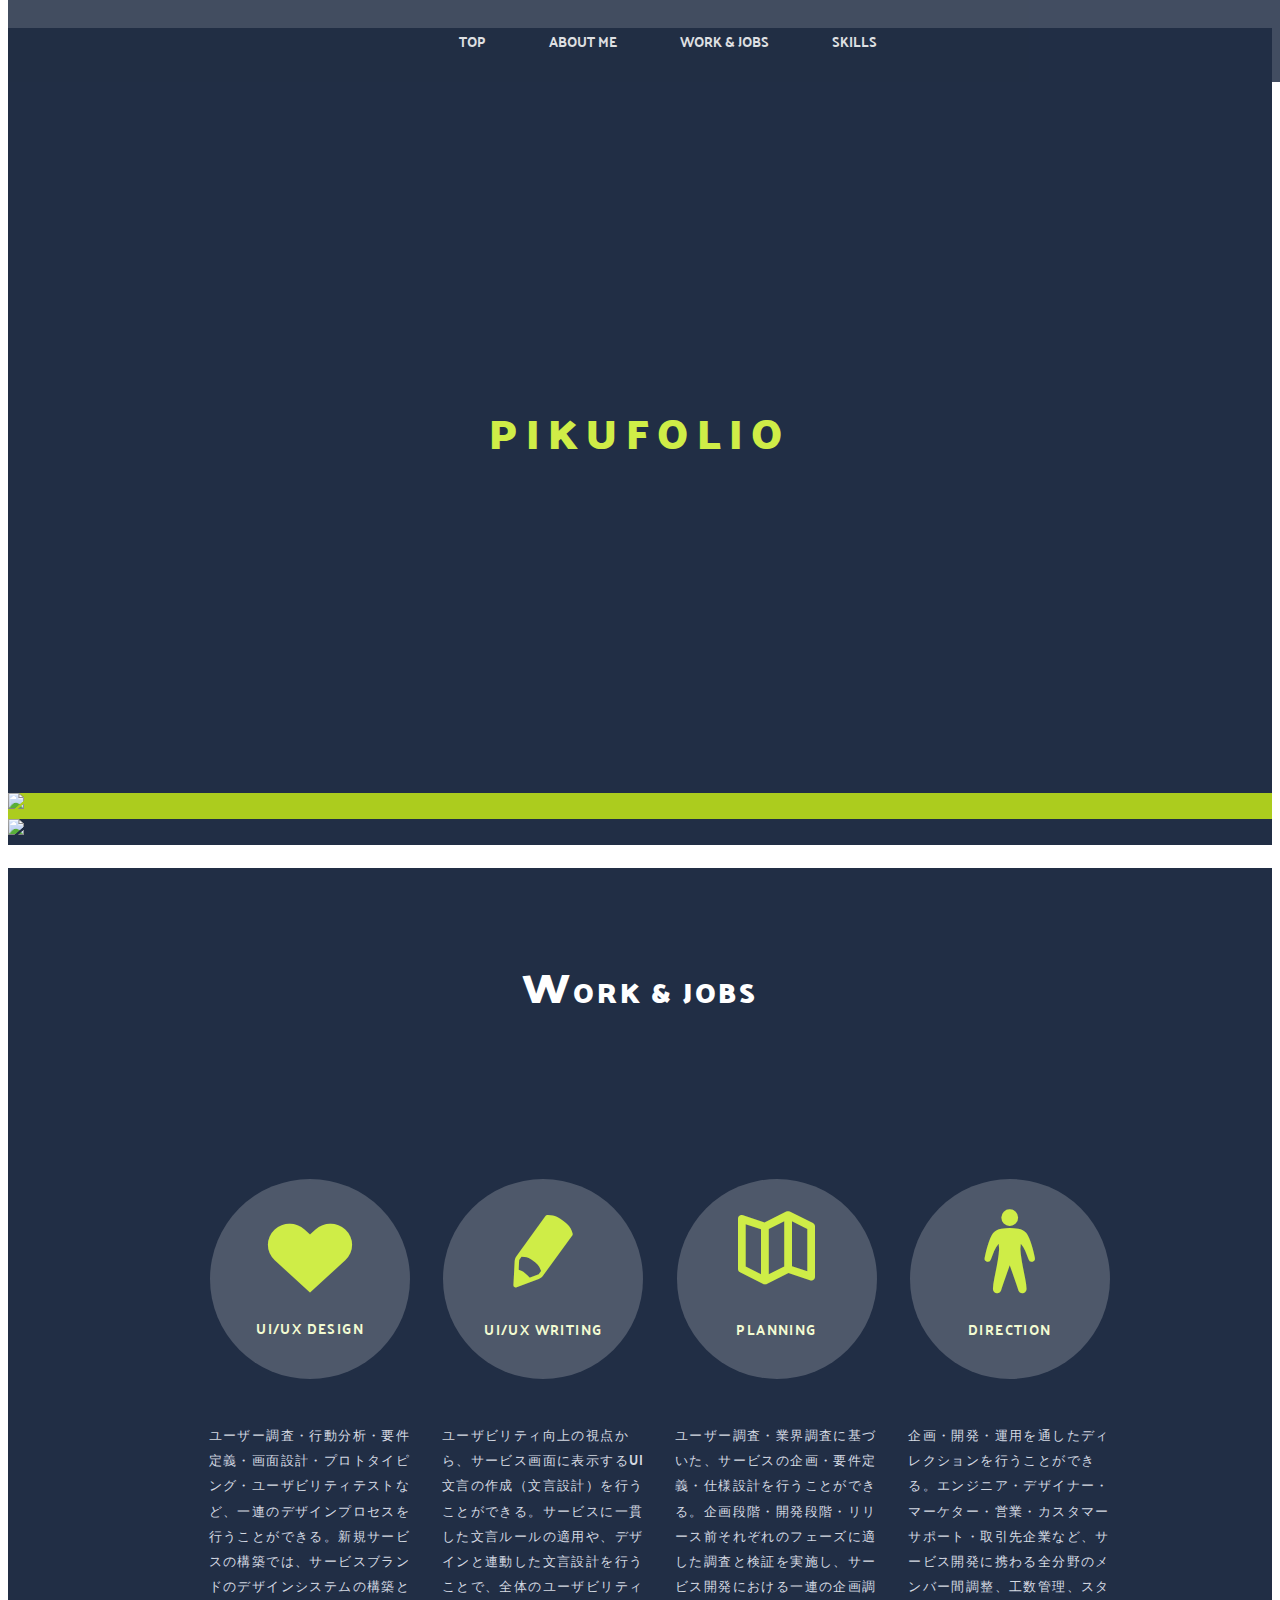
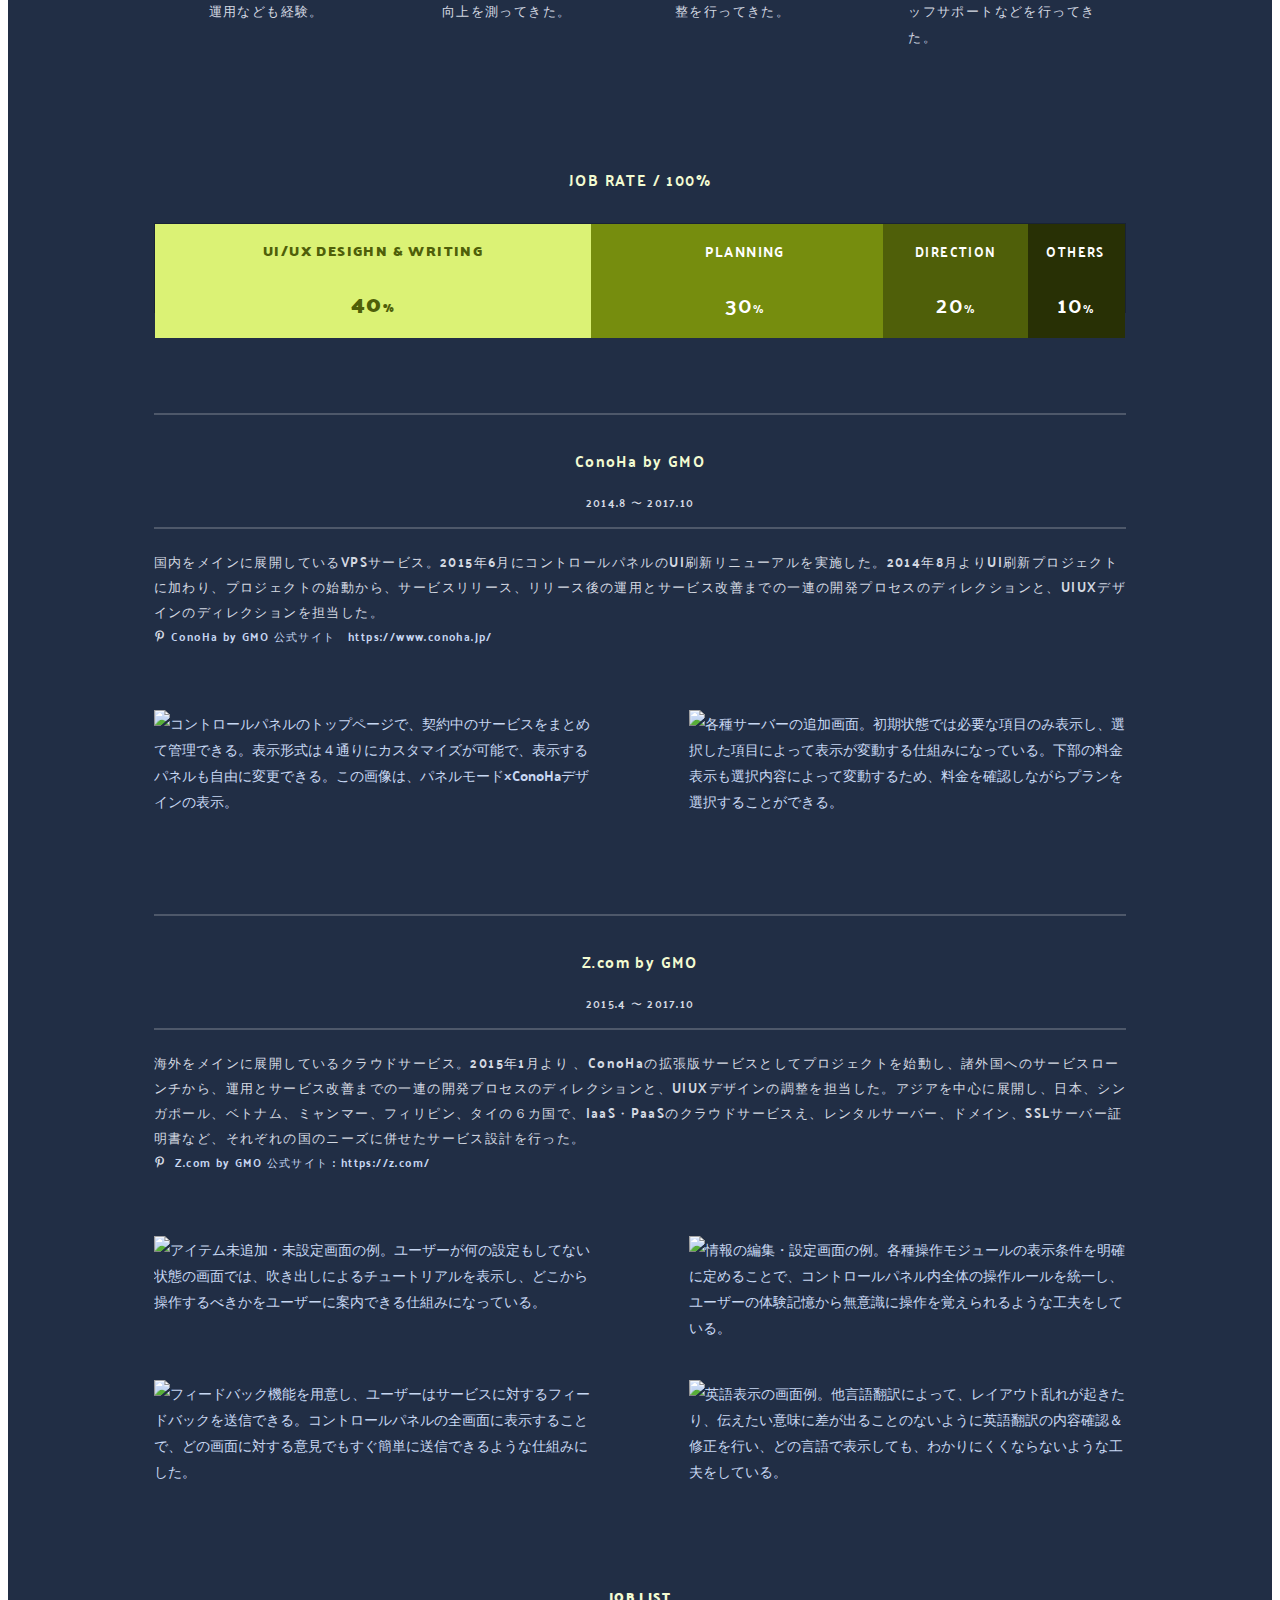
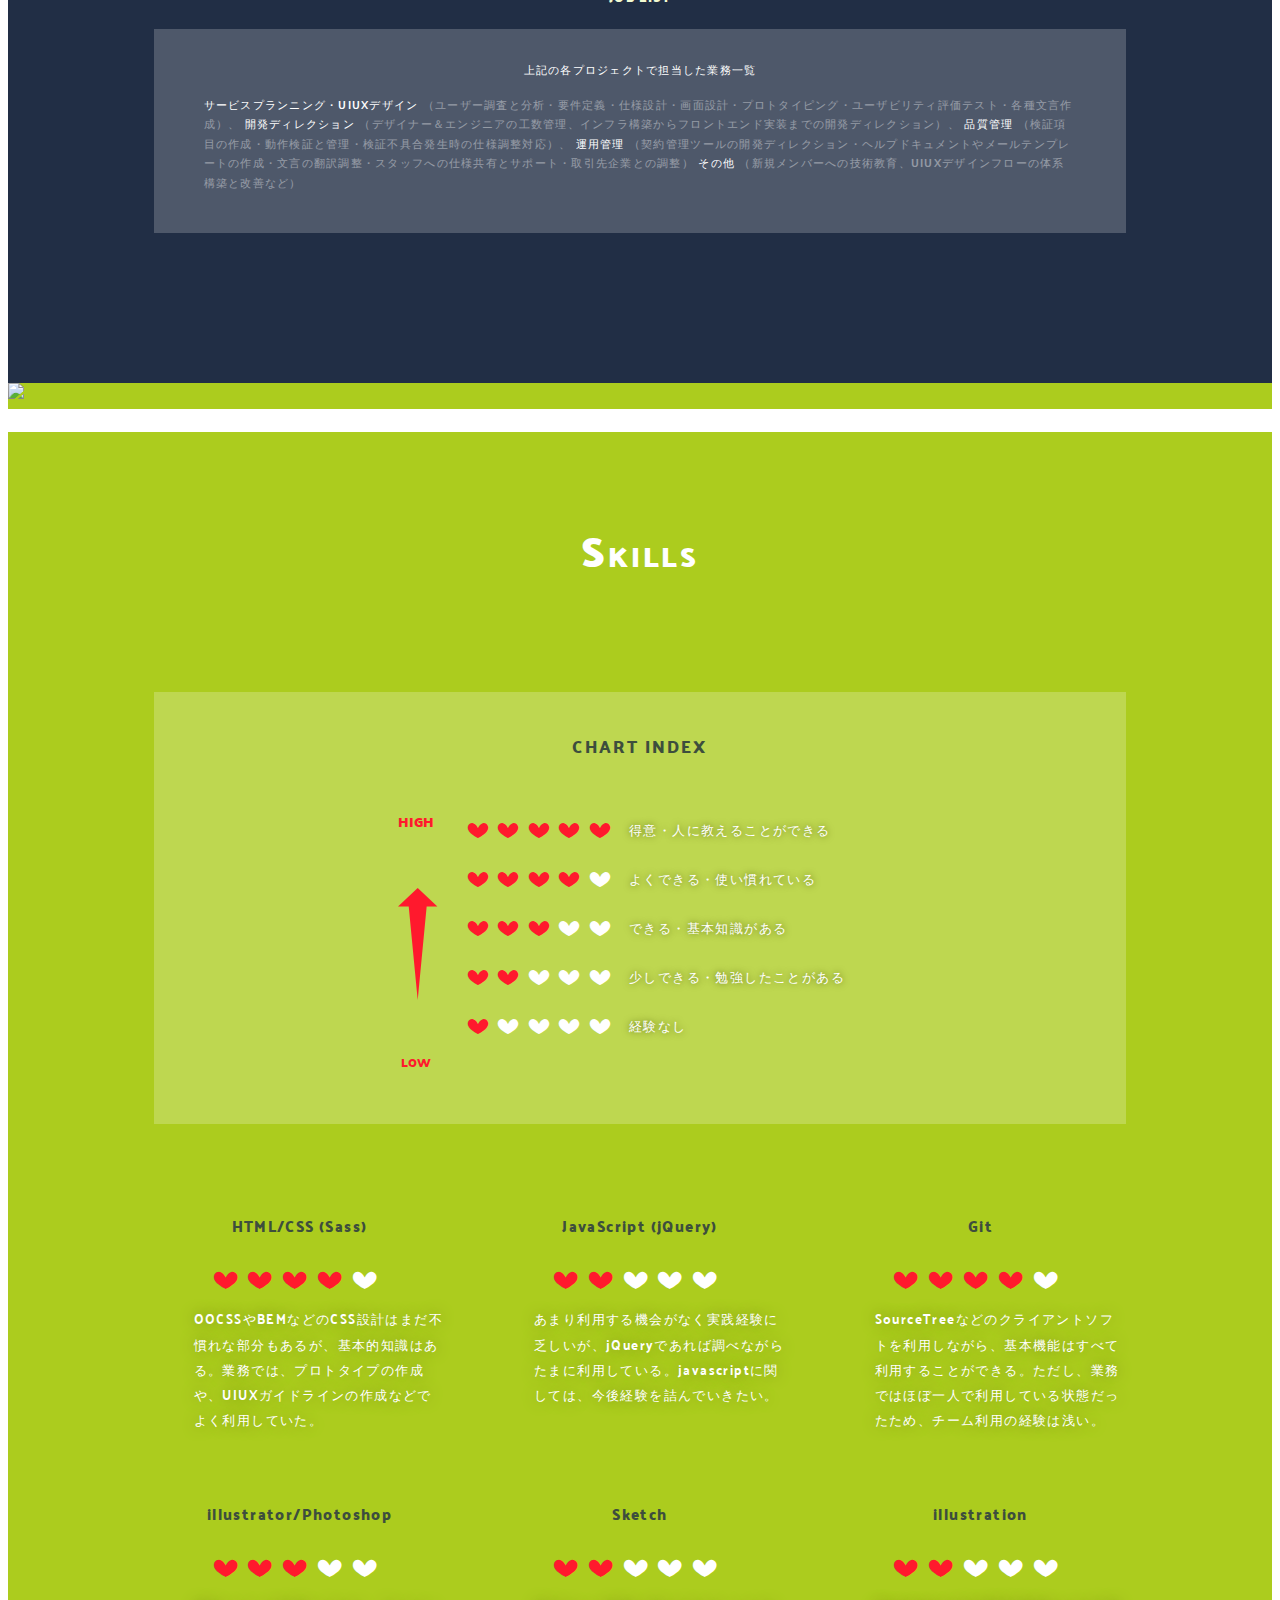
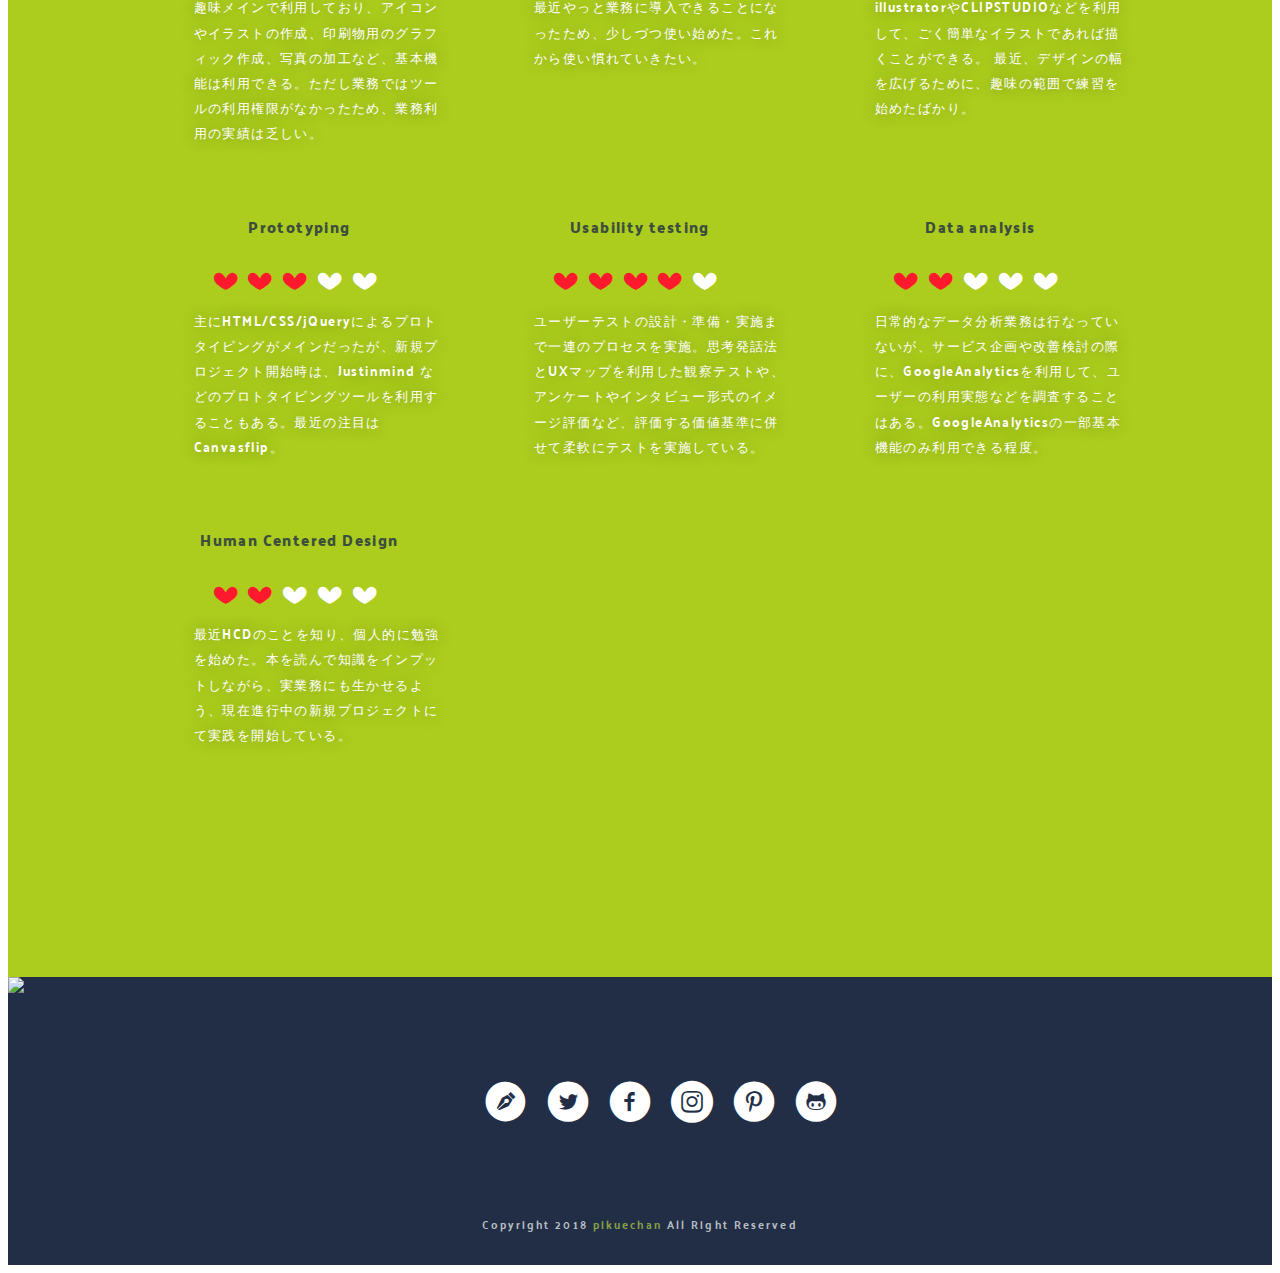
==== commit b6dbaeec: "- htmlファイルの分離 - job rate bar のアップデート" ====
--- a/index.html
+++ b/index.html
@@ -13,7 +13,16 @@
     <link rel="stylesheet" href="scss/css/reset.css">
     <link rel="stylesheet" href="scss/css/common.css">
     <link rel="shortcut icon" href="/images/pikupiyo.ico">
+    <script src="//code.jquery.com/jquery-2.2.4.min.js"></script>
     <script>
+        //共通パーツ読み込み
+        $(function() {
+            $(".aboutme").load("aboutme.html");
+            $(".works").load("works.html");
+            $(".skills").load("skills.html");
+        });
+
+        //GA tag
         (function(i, s, o, g, r, a, m) {
             i['GoogleAnalyticsObject'] = r;
             i[r] = i[r] || function() {
@@ -51,111 +60,6 @@
     <main>
         <!--ABOUT ME-->
         <section class="aboutme" id="position_aboutme">
-            <h2 class="aboutme__title">ABOUT ME</h2>
-            <section class="aboutme__content">
-                <!--プロフィール-->
-                <section class="aboutme__profile">
-                    <article>
-                        1988年 茨城県日立市生まれ。慶應義塾大学 環境情報学部（SFC）在学中に、アプリケーション開発やプロダクトデザインについて学ぶ。モノ作りのモットーは<span class="semibold-text emphasis">情報をわかりやすくデザインすること</span>。インフォグラフィックスやユーザービリティデザインを考えるのが好き。他には
-                        <span class="semibold-text emphasis">かわいいものをつくること</span>が好きで、クラフトアート、写真加工、お菓子アートetc... 趣味の範囲で色んな分野のものをかわいくアレンジして作るのがすき。
-                    </article>
-                    <img src="/images/pikuphoto.jpg">
-                </section>
-                <!--年表-->
-                <ul class="aboutme__chronology">
-                    <li>
-                        <time class="chronology__timelabel" datetime="2013-03">
-                            <span class="num">2013</span>
-                            <span class="char">年</span>
-                            <span class="num">3</span>
-                            <span class="char">月</span>
-                        </time>
-                        <div class="chronology__icon icon-graduation-cap"></div>
-                        <div class="chronology__timecontent">
-                            <h3>慶應義塾大学 環境情報学部（SFC）卒業</h3>
-                            <p>アプリケーション開発やプロダクトデザインについて学ぶ。卒論のテーマは、ユーザビリティ向上のための画面デザインについて。
-                            </p>
-                        </div>
-                    </li>
-                    <li>
-                        <time class="chronology__timelabel" datetime="2013-07">
-                            <span class="num">2013</span>
-                            <span class="char">年</span>
-                            <span class="num">7</span>
-                            <span class="char">月</span>
-                        </time>
-                        <div class="chronology__icon icon-palette"></div>
-                        <div class="chronology__timecontent">
-                            <h3>株式会社イマジネーション アルバイト</h3>
-                            <p>WEBデザイナーのサポートとして、コーディングや画像作成などを行っていた。
-                                <a target="blank" href="http://imgnation.co.jp/">株式会社イマジネーション公式サイト</a>
-                            </p>
-                        </div>
-                    </li>
-                    <li>
-                        <time class="chronology__timelabel" datetime="2014-04">
-                            <span class="num">2014</span>
-                            <span class="char">年</span>
-                            <span class="num">4</span>
-                            <span class="char">月</span>
-                        </time>
-                        <div class="chronology__icon icon-v-card"></div>
-                        <div class="chronology__timecontent">
-                            <h3>GMOインターネット株式会社 新卒入社</h3>
-                            <p>プロダクト開発のディレクションチームに配属され、UIUXデザインのディレクションをメインに担当。
-                            </p>
-                        </div>
-                    </li>
-                    <li>
-                        <time class="chronology__timelabel" datetime="2014-10">
-                            <span class="num">2014</span>
-                            <span class="char">年</span>
-                            <span class="num">10</span>
-                            <span class="char">月</span>
-                        </time>
-                        <div class="chronology__icon icon-trophy"></div>
-                        <div class="chronology__timecontent">
-                            <h3>NEWS HACK DAY で 最優秀賞受賞</h3>
-                            <p>
-                                新聞５紙のハッカソンでWEBアプリ版のデザイナーとして参加し、お弁当に見立てたニュースアプリ「べんとータイムズ」を作成。最優秀賞を受賞した。
-                                <a target="blank" href="http://www.asahi.com/shimbun/medialab/newshackday/award.html">NEWS HACK DAY 公式サイト</a>
-                            </p>
-                        </div>
-                    </li>
-                    <!-- <li>
-                        <time class="chronology__timelabel" datetime="2013-04">
-                            <span class="num">2017</span>
-                            <span class="char">年</span>
-                            <span class="num">7</span>
-                            <span class="char">月</span>
-                        </time>
-                        <div class="chronology__icon icon-modern-mic"></div>
-                        <div class="chronology__timecontent">
-                            <h3>けーすた！#2　LT登壇</h3>
-                            <p>
-                                ケーススタディーのイベントで、チームメンバーへのプロトタイピング教育についてLTを行なった。
-                                <a target="blank" href="https://casestudy.connpass.com/event/60361/
-                                ">connpassイベントページ</a>
-                            </p>
-                        </div>
-                    </li> -->
-                    <li>
-                        <time class="chronology__timelabel" datetime="2017-12">
-                            <span class="num">2017</span>
-                            <span class="char">年</span>
-                            <span class="num">12</span>
-                            <span class="char">月</span>
-                        </time>
-                        <div class="chronology__icon icon-v-card"></div>
-                        <div class="chronology__timecontent">
-                            <h3>クックパッド株式会社 中途入社</h3>
-                            <p>
-                                UI／UXデザイナーとして入社。クックパッド本体サービスの体験改善を目的として、ユーザー調査、機能改善、UI改善などを幅広く担当。
-                            </p>
-                        </div>
-                    </li>
-                </ul>
-            </section>
         </section>
         <div class="section-border--space">
             <img src="/images/svg/wave-space.svg" width="100%" height="auto">
@@ -163,188 +67,6 @@
 
         <!--WORKS-->
         <section class="works" id="position_works">
-            <h2 class="works__title">WORK & JOBS </h2>
-            <section class="works__content">
-                <!-- <p class="works__description">
-                    国内・海外向けクラウドサービス（ConoHa・Z.com）の<span class="emphasis semibold-text">UIUX設計</span>および<span class="emphasis semibold-text">開発ディレクション</span>を行なっている。新規サービスの立ち上げから、既存サービスの運用と改善、社内スタッフ向けのサービス管理ツールの開発管理に至るまで、幅広く担当している。ここでは詳細な業務内容を紹介する。
-                </p> -->
-                <ul class="joblist">
-                    <li class="joblist__items ">
-                        <figure class="job__icon  job__icon--uiux"></figure>
-                        <p class="job__description ">
-                            ユーザー調査・行動分析・要件定義・画面設計・プロトタイピング・ユーザビリティテストなど、一連のデザインプロセスを行うことができる。新規サービスの構築では、サービスブランドのデザインシステムの構築と運用なども経験。
-                        </p>
-                    </li>
-                    <li class="joblist__items ">
-                        <figure class="job__icon job__icon--uxwriting"></figure>
-                        <p class="job__description ">
-                            ユーザビリティ向上の視点から、サービス画面に表示するUI文言の作成（文言設計）を行うことができる。サービスに一貫した文言ルールの適用や、デザインと連動した文言設計を行うことで、全体のユーザビリティ向上を測ってきた。
-                        </p>
-                    </li>
-
-                    <li class="joblist__items ">
-                        <figure class="job__icon  job__icon--planning"></figure>
-                        <p class="job__description ">
-                            ユーザー調査・業界調査に基づいた、サービスの企画・要件定義・仕様設計を行うことができる。企画段階・開発段階・リリース前それぞれのフェーズに適した調査と検証を実施し、サービス開発における一連の企画調整を行ってきた。
-                        </p>
-                    </li>
-                    <li class="joblist__items ">
-                        <figure class="job__icon  job__icon--direction"></figure>
-                        <p class="job__description ">
-                            企画・開発・運用を通したディレクションを行うことができる。エンジニア・デザイナー・マーケター・営業・カスタマーサポート・取引先企業など、サービス開発に携わる全分野のメンバー間調整、工数管理、スタッフサポートなどを行ってきた。
-                        </p>
-                    </li>
-                </ul>
-                <section class="job-rate">
-                    <h3>JOB RATE / 100%</h3>
-                    <div class="ratebar">
-                        <div class="barparts barparts--1">
-                            <mark class="barblock">
-                                <u class="barnum">1</u>
-                                <u class="bartitle">UI/UX DESIGHN & WRITING</u>
-                            </mark>
-                            <mark class="barblock percnum">40</mark>
-                        </div>
-                        <!-- <div class="barparts barparts--2">
-                            <mark class="barblock">
-                                <u class="barnum">2</u>
-                                <u class="bartitle">UX WRITING</u>
-                            </mark>
-                            <mark class="barblock percnum"> 10</mark>
-                        </div> -->
-                        <div class="barparts barparts--3">
-                            <mark class="barblock">
-                                <u class="barnum">2</u>
-                                <u class="bartitle">PLANNING</u>
-                            </mark>
-                            <mark class="barblock percnum">30</mark>
-                        </div>
-                        <div class="barparts barparts--4">
-                            <mark class="barblock">
-                                <u class="barnum">3</u>
-                                <u class="bartitle">DIRECTION</u>
-                            </mark>
-                            <mark class="barblock percnum">20</mark>
-                        </div>
-                        <div class="barparts barparts--5">
-                            <mark class="barblock">
-                                <u class="barnum">4</u>
-                                <u class="bartitle">OTHERS</u>
-                            </mark>
-                            <mark class="barblock percnum">10</mark>
-                        </div>
-                    </div>
-                    <!-- バーの定義キャプション -->
-                    <div class="ratedfn">
-                        <dl class="ratedfn--item ratedfn__1">
-                            <dt class="ratedfn--num">1</dt>
-                            <dd class="ratedfn--title">UI/UX DESIGHN & WRITING
-                                <u class="ratedfn--perc">40<u>%</u></u>
-                            </dd>
-                        </dl>
-                        <!-- <dl class="ratedfn--item ratedfn__2">
-                            <dt class="ratedfn--num">2</dt>
-                            <dd class="ratedfn--title">UX WRITING
-                                <u class="ratedfn--perc">20<u>%</u></u>
-                            </dd>
-                        </dl> -->
-                        <dl class="ratedfn--item ratedfn__3">
-                            <dt class="ratedfn--num">2</dt>
-                            <dd class="ratedfn--title">PLANNING
-                                <u class="ratedfn--perc">30<u>%</u></u>
-                            </dd>
-                        </dl>
-                        <dl class="ratedfn--item ratedfn__4">
-                            <dt class="ratedfn--num">3</dt>
-                            <dd class="ratedfn--title">DIRECTION
-                                <u class="ratedfn--perc">20<u>%</u></u>
-                            </dd>
-                        </dl>
-                        <dl class="ratedfn--item ratedfn__5">
-                            <dt class="ratedfn--num">4</dt>
-                            <dd class="ratedfn--title">OTHERS
-                                <u class="ratedfn--perc">10<u>%</u></u>
-                            </dd>
-                        </dl>
-                    </div>
-                </section>
-                <section class="jobcase">
-                    <div class="jobcase__title">
-                        <h3>ConoHa by GMO</h3>
-                        <aside>2014.8 〜 2017.10</aside>
-                    </div>
-                    <p class="jobcase__description">
-                        国内をメインに展開しているVPSサービス。2015年6月にコントロールパネルのUI刷新リニューアルを実施した。2014年8月よりUI刷新プロジェクトに加わり、プロジェクトの始動から、サービスリリース、リリース後の運用とサービス改善までの一連の開発プロセスのディレクションと、UIUXデザインのディレクションを担当した。
-                        <span class="workslink">
-                            <a target="blank" href="https://www.conoha.jp/">ConoHa by GMO 公式サイト　https://www.conoha.jp/</a>
-                        </span>
-                    </p>
-                    <div class="jobcase__images">
-                        <a href="/images/conoha-dashboad.png" data-rel="lightcase:myCollection:slideshow" title="ConoHaコントロールパネル ダッシュボード">
-                            <img src="/images/conoha-dashboad-thumb.jpg" alt="コントロールパネルのトップページで、契約中のサービスをまとめて管理できる。表示形式は４通りにカスタマイズが可能で、表示するパネルも自由に変更できる。この画像は、パネルモード×ConoHaデザインの表示。">
-                        </a>
-                        <a href="/images/conoha-addserver.png" data-rel="lightcase:myCollection:slideshow" title="ConoHaコントロールパネル サーバー追加画面">
-                            <img src="/images/conoha-addserver-thumb.png" alt="各種サーバーの追加画面。初期状態では必要な項目のみ表示し、選択した項目によって表示が変動する仕組みになっている。下部の料金表示も選択内容によって変動するため、料金を確認しながらプランを選択することができる。">
-                        </a>
-                    </div>
-                </section>
-                <section class="jobcase">
-                    <div class="jobcase__title">
-                        <h3>Z.com by GMO</h3>
-                        <aside>2015.4 〜 2017.10</aside>
-                    </div>
-                    <p class="jobcase__description">
-                        海外をメインに展開しているクラウドサービス。2015年1月より 、ConoHaの拡張版サービスとしてプロジェクトを始動し、諸外国へのサービスローンチから、運用とサービス改善までの一連の開発プロセスのディレクションと、UIUXデザインの調整を担当した。アジアを中心に展開し、日本、シンガポール、ベトナム、ミャンマー、フィリピン、タイの６カ国で、IaaS・PaaSのクラウドサービスえ、レンタルサーバー、ドメイン、SSLサーバー証明書など、それぞれの国のニーズに併せたサービス設計を行った。
-                        <span class="workslink">
-                            <a target="blank" href="https://z.com/">
-                                Z.com by GMO 公式サイト : https://z.com/
-                            </a>
-                        </span>
-                    </p>
-                    <div class="jobcase__images">
-                        <a href="/images/zcom-ssh.png" data-rel="lightcase:myCollection:slideshow" title="Z.comコントロールパネル SSH Key管理画面">
-                            <img src="/images/zcom-ssh-thumb.png" alt="アイテム未追加・未設定画面の例。ユーザーが何の設定もしてない状態の画面では、吹き出しによるチュートリアルを表示し、どこから操作するべきかをユーザーに案内できる仕組みになっている。">
-                        </a>
-                        <a href="/images/zcom-account.png" data-rel="lightcase:myCollection:slideshow" title="Z.comコントロールパネル アカウント管理画面">
-                            <img src="/images/zcom-account-thumb.png" alt="情報の編集・設定画面の例。各種操作モジュールの表示条件を明確に定めることで、コントロールパネル内全体の操作ルールを統一し、ユーザーの体験記憶から無意識に操作を覚えられるような工夫をしている。">
-                        </a>
-                    </div>
-                    <div class="jobcase__images">
-                        <a href="/images/zcom-feedback.png" data-rel="lightcase:myCollection:slideshow" title="Z.comコントロールパネル フィードバック送信画面">
-                            <img src="/images/zcom-feedback-thumb.png" alt="フィードバック機能を用意し、ユーザーはサービスに対するフィードバックを送信できる。コントロールパネルの全画面に表示することで、どの画面に対する意見でもすぐ簡単に送信できるような仕組みにした。">
-                        </a>
-                        <a href="/images/zcom-ssl.png" data-rel="lightcase:myCollection:slideshow" title="Z.comコントロールパネル SSLサーバー証明書 申込み画面">
-                            <img src="/images/zcom-ssl-thumb.png" alt="英語表示の画面例。他言語翻訳によって、レイアウト乱れが起きたり、伝えたい意味に差が出ることのないように英語翻訳の内容確認＆修正を行い、どの言語で表示しても、わかりにくくならないような工夫をしている。">
-                        </a>
-                    </div>
-                </section>
-                <section class="jobdetails">
-                    <h3 class="jobdetails__title bold-text">
-                        JOB LIST
-                    </h3>
-
-                    <section class="jobdetails__area">
-                        <p class="jobdetails__description">
-                            上記の各プロジェクトで担当した業務一覧
-                        </p>
-                        サービスプランニング・UIUXデザイン
-                        <mark class="jobdetails__area__exam">
-                        （ユーザー調査と分析・要件定義・仕様設計・画面設計・プロトタイピング・ユーザビリティ評価テスト・各種文言作成）、
-                        </mark> 開発ディレクション
-                        <mark class="jobdetails__area__exam">
-                        （デザイナー＆エンジニアの工数管理、インフラ構築からフロントエンド実装までの開発ディレクション）、
-                         </mark> 品質管理
-                        <mark class="jobdetails__area__exam">
-                        （検証項目の作成・動作検証と管理・検証不具合発生時の仕様調整対応）、
-                         </mark> 運用管理
-                        <mark class="jobdetails__area__exam">
-                        （契約管理ツールの開発ディレクション・ヘルプドキュメントやメールテンプレートの作成・文言の翻訳調整・スタッフへの仕様共有とサポート・取引先企業との調整）
-                         </mark> その他
-                        <mark class="jobdetails__area__exam">
-                        （新規メンバーへの技術教育、UIUXデザインフローの体系構築と改善など） </mark>
-                    </section>
-                </section>
-            </section>
         </section>
         <div class="section-border--earth ">
             <img src="/images/svg/wave-earth.svg" width="100% " height="auto ">
@@ -352,134 +74,6 @@
 
         <!--SKILLS-->
         <section class="skills" id="position_skills">
-            <h2 class="skills__title ">SKILLS </h2>
-            <section class="skills__content">
-                <aside class="chart">
-                    <h3 class="chart__title semibold-text">CHART INDEX</h3>
-                    <div class="chart__area">
-                        <div class="chart__area__arrow">
-                            <span class="icon-arrow"></span>
-                        </div>
-                        <aside class="chart__area__description">
-                            <dl>
-                                <dt class="skillheart skillheart--5"></dt>
-                                <dd class="">得意・人に教えることができる</dd>
-                            </dl>
-                            <dl>
-                                <dt class="skillheart skillheart--4"></dt>
-                                <dd class="">よくできる・使い慣れている</dd>
-                            </dl>
-                            <dl>
-                                <dt class="skillheart skillheart--3"></dt>
-                                <dd class="">できる・基本知識がある</dd>
-                            </dl>
-                            <dl>
-                                <dt class="skillheart skillheart--2"></dt>
-                                <dd class="">少しできる・勉強したことがある</dd>
-                            </dl>
-                            <dl>
-                                <dt class="skillheart skillheart--1"></dt>
-                                <dd class="">経験なし</dd>
-                            </dl>
-                        </aside>
-                    </div>
-                </aside>
-                <section class="skills__list">
-                    <dl class="skill__item">
-                        <dt class="skill__title">
-                            <h4 class="semibold-text">HTML/CSS (Sass)</h4>
-                            <span class="skillheart skillheart--4"></span>
-                        </dt>
-                        <dd class="skill__comment">
-                            OOCSSやBEMなどのCSS設計はまだ不慣れな部分もあるが、基本的知識はある。業務では、プロトタイプの作成や、UIUXガイドラインの作成などでよく利用していた。
-                        </dd>
-                    </dl>
-                    <dl class="skill__item">
-                        <dt class="skill__title">
-                            <h4 class="semibold-text">JavaScript (jQuery)</h4>
-                            <span class="skillheart skillheart--2"></span>
-                        </dt>
-                        <dd class="skill__comment">
-                            あまり利用する機会がなく実践経験に乏しいが、jQueryであれば調べながらたまに利用している。javascriptに関しては、今後経験を詰んでいきたい。
-                        </dd>
-                    </dl>
-                    <dl class="skill__item">
-                        <dt class="skill__title">
-                            <h4 class="semibold-text">Git</h4>
-                            <span class="skillheart skillheart--4"></span>
-                        </dt>
-                        <dd class="skill__comment">
-                            SourceTreeなどのクライアントソフトを利用しながら、基本機能はすべて利用することができる。ただし、業務ではほぼ一人で利用している状態だったため、チーム利用の経験は浅い。
-                        </dd>
-                    </dl>
-                    <dl class="skill__item">
-                        <dt class="skill__title">
-                            <h4 class="semibold-text">illustrator/Photoshop</h4>
-                            <span class="skillheart skillheart--3"></span>
-                        </dt>
-                        <dd class="skill__comment">
-                            趣味メインで利用しており、アイコンやイラストの作成、印刷物用のグラフィック作成、写真の加工など、基本機能は利用できる。ただし業務ではツールの利用権限がなかったため、業務利用の実績は乏しい。
-                        </dd>
-                    </dl>
-                    <dl class="skill__item">
-                        <dt class="skill__title">
-                            <h4 class="semibold-text">Sketch</h4>
-                            <span class="skillheart skillheart--2"></span>
-                        </dt>
-                        <dd class="skill__comment">
-                            最近やっと業務に導入できることになったため、少しづつ使い始めた。これから使い慣れていきたい。
-                        </dd>
-                    </dl>
-                    <dl class="skill__item">
-                        <dt class="skill__title">
-                            <h4 class="semibold-text">illustration</h4>
-                            <span class="skillheart skillheart--2"></span>
-                        </dt>
-                        <dd class="skill__comment">
-                            illustratorやCLIPSTUDIOなどを利用して、ごく簡単なイラストであれば描くことができる。 最近、デザインの幅を広げるために、趣味の範囲で練習を始めたばかり。
-                        </dd>
-                    </dl>
-                    <dl class="skill__item">
-                        <dt class="skill__title">
-                            <h4 class="semibold-text">Prototyping</h4>
-                            <span class="skillheart skillheart--3"></span>
-                        </dt>
-                        <dd class="skill__comment">
-                            主にHTML/CSS/jQueryによるプロトタイピングがメインだったが、新規プロジェクト開始時は、Justinmind などのプロトタイピングツールを利用することもある。最近の注目はCanvasflip。
-
-                        </dd>
-                    </dl>
-                    <dl class="skill__item">
-                        <dt class="skill__title">
-                            <h4 class="semibold-text">Usability testing</h4>
-                            <span class="skillheart skillheart--4"></span>
-                        </dt>
-                        <dd class="skill__comment">
-                            ユーザーテストの設計・準備・実施まで一連のプロセスを実施。思考発話法とUXマップを利用した観察テストや、アンケートやインタビュー形式のイメージ評価など、評価する価値基準に併せて柔軟にテストを実施している。
-                        </dd>
-                    </dl>
-                    <dl class="skill__item">
-                        <dt class="skill__title">
-                            <h4 class="semibold-text">Data analysis</h4>
-                            <span class="skillheart skillheart--2"></span>
-                        </dt>
-                        <dd class="skill__comment">
-                            日常的なデータ分析業務は行なっていないが、サービス企画や改善検討の際に、GoogleAnalyticsを利用して、ユーザーの利用実態などを調査することはある。GoogleAnalyticsの一部基本機能のみ利用できる程度。
-                        </dd>
-                    </dl>
-                    <dl class="skill__item">
-                        <dt class="skill__title">
-                            <h4 class="semibold-text">Human Centered Design</h4>
-                            <span class="skillheart skillheart--2"></span>
-                        </dt>
-                        <dd class="skill__comment">
-                            最近HCDのことを知り、個人的に勉強を始めた。本を読んで知識をインプットしながら、実業務にも生かせるよう、現在進行中の新規プロジェクトにて実践を開始している。
-                        </dd>
-                    </dl>
-                    <!--何もないとcenterが空いちゃうから調整用-->
-                    <dl class="skill__item"></dl>
-                </section>
-            </section>
         </section>
         <div class="section-border--space ">
             <img src="/images/svg/wave-space.svg " width="100% " height="auto ">
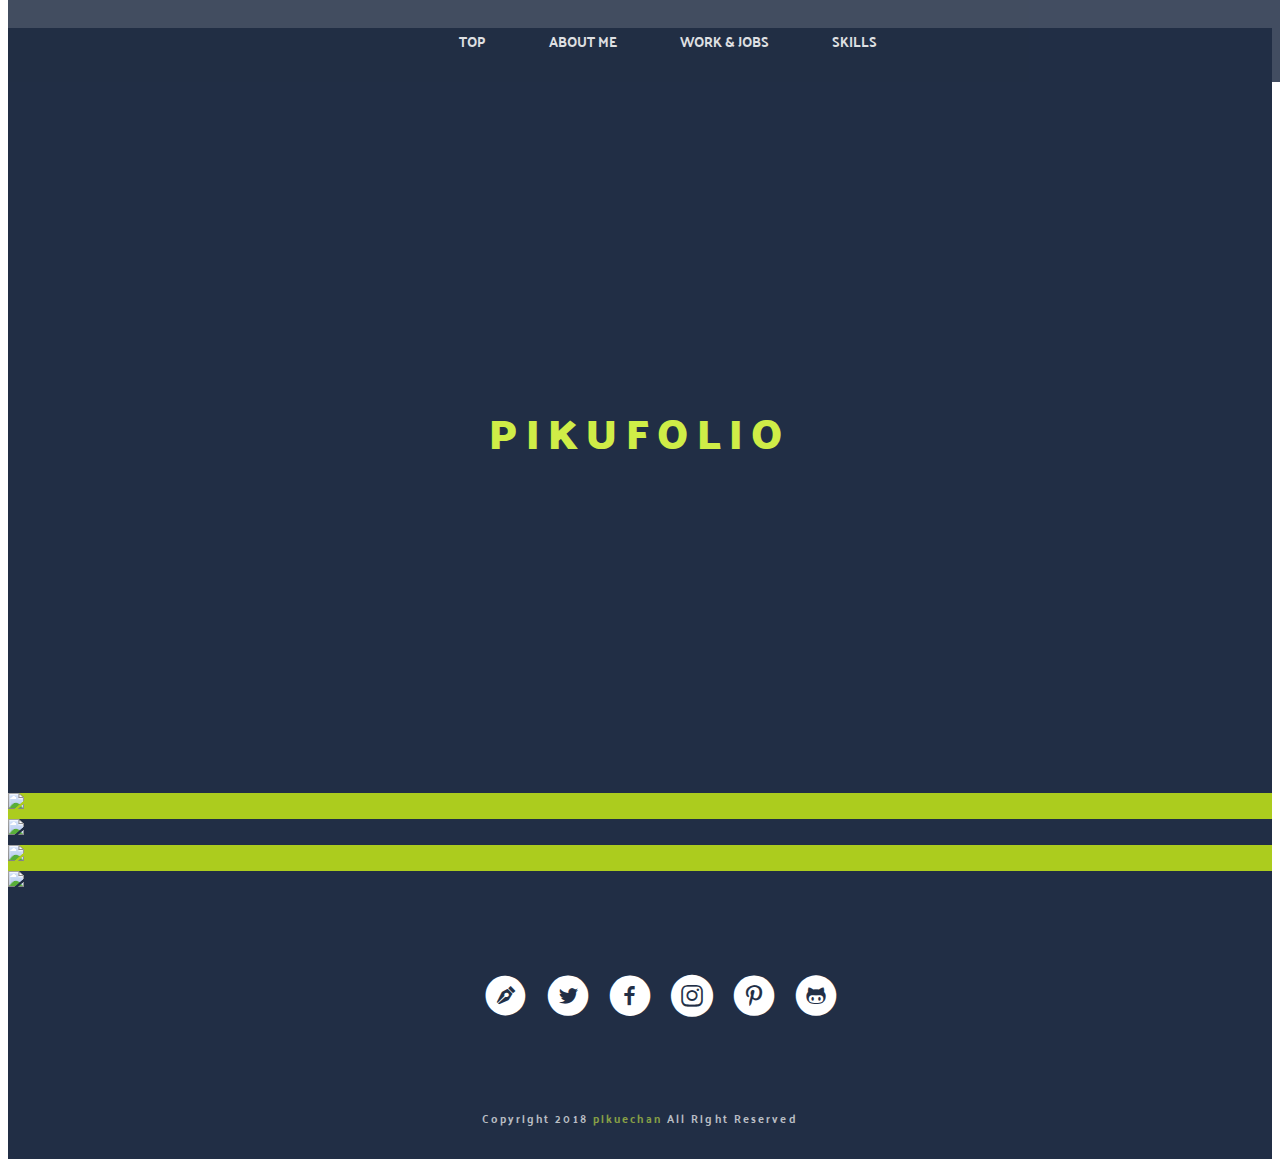
==== commit 380b38a6: "JS読み込み位置変更  lightcaseのロードが終わらないうちに画像クリックしちゃうとロードできなくなる問題の対応（でもロードスピードは下がるから、時間があるときによく考える）" ====
--- a/index.html
+++ b/index.html
@@ -8,36 +8,16 @@
     <meta name="author" content="pikuechan">
     <meta name="viewport" content="width=device-width, initial-scale=1">
     <meta name="thumbnail" content="/images/pikupiyo.png" />
+    <meta name="robots" content="noindex,nofollow,noarchive" />
     <link href="https://fonts.googleapis.com/earlyaccess/mplus1p.css" rel="stylesheet">
     <link rel="stylesheet" type="text/css" href="http://mplus-fonts.sourceforge.jp/webfonts/general-j/mplus_webfonts.css">
     <link rel="stylesheet" href="scss/css/reset.css">
     <link rel="stylesheet" href="scss/css/common.css">
     <link rel="shortcut icon" href="/images/pikupiyo.ico">
-    <script src="//code.jquery.com/jquery-2.2.4.min.js"></script>
-    <script>
-        //共通パーツ読み込み
-        $(function() {
-            $(".aboutme").load("aboutme.html");
-            $(".works").load("works.html");
-            $(".skills").load("skills.html");
-        });
-
-        //GA tag
-        (function(i, s, o, g, r, a, m) {
-            i['GoogleAnalyticsObject'] = r;
-            i[r] = i[r] || function() {
-                (i[r].q = i[r].q || []).push(arguments)
-            }, i[r].l = 1 * new Date();
-            a = s.createElement(o),
-                m = s.getElementsByTagName(o)[0];
-            a.async = 1;
-            a.src = g;
-            m.parentNode.insertBefore(a, m)
-        })(window, document, 'script', 'https://www.google-analytics.com/analytics.js', 'ga');
-
-        ga('create', 'UA-104081283-1', 'auto');
-        ga('send', 'pageview');
-    </script>
+    <script src="//code.jquery.com/jquery-3.3.1.min.js"></script>
+    <script type="text/javascript" src="/js/load.js"></script>
+    <script type="text/javascript" src="/js/lightcase.js"></script>
+    <script type="text/javascript" src="/js/common.js"></script>
 </head>
 
 <body>
@@ -87,7 +67,7 @@
                     <a href="https://cookpad.com/kitchen/5305608" target="blank"><span class="icon-cookpad "></span></a>
                 </li> -->
                 <li>
-                    <a href="http://blog.pikuchi.com/" target="blank"><span class="icon-blog "></span></a>
+                    <a href="https://blog.pikuchi.com/" target="blank"><span class="icon-blog "></span></a>
                 </li>
                 <li>
                     <a href="https://twitter.com/pikuechan" target="blank"><span class="icon-twitter-with-circle "></span></a>
@@ -110,13 +90,16 @@
             </ul>
         </div>
         <aside class="copyright ">Copyright 2018
-            <a href="http://pikuchi.com" target="blank">pikuechan</a> All Right Reserved
+            <a href="https://pikuchi.com" target="blank">pikuechan</a> All Right Reserved
         </aside>
     </footer>
 
-    <script type="text/javascript" src="https://ajax.googleapis.com/ajax/libs/jquery/1.10.2/jquery.min.js"></script>
+    <!-- <script src="//code.jquery.com/jquery-3.3.1.min.js"></script>
+    <script type="text/javascript" src="/js/load.js"></script>
     <script type="text/javascript" src="/js/lightcase.js"></script>
-    <script type="text/javascript" src="/js/common.js"></script>
+    <script type="text/javascript" src="/js/common.js"></script> -->
+    <script type="text/javascript" src="/js/googleanalytics.js"></script>
+
 </body>
 
 </html>--- a/scss/css/common.css
+++ b/scss/css/common.css
@@ -533,12 +533,10 @@
 
 .aboutme__content {
   display: -webkit-box;
-  display: -webkit-flex;
   display: -ms-flexbox;
   display: flex;
   -webkit-box-orient: vertical;
   -webkit-box-direction: normal;
-  -webkit-flex-flow: column;
   -ms-flex-flow: column;
   flex-flow: column;
   width: 76vw;
@@ -567,14 +565,12 @@
   font-size: 1.1rem;
   letter-spacing: 0.1rem;
   line-height: 2.4rem;
-  color: #edf1dc;
+  color: #f7f7f7;
   display: -webkit-box;
-  display: -webkit-flex;
   display: -ms-flexbox;
   display: flex;
   -webkit-box-orient: horizontal;
   -webkit-box-direction: normal;
-  -webkit-flex-flow: row;
   -ms-flex-flow: row;
   flex-flow: row;
   text-shadow: 0px 0px 1rem #748914;
@@ -585,15 +581,42 @@
   margin-top: 20px;
 }
 
-.aboutme__profile img {
+.aboutme__profile article p {
+  margin: 20px 0;
+  padding: 10px 20px;
+  background-color: #87a017;
+  border-radius: 10px;
+  text-shadow: 2px 2px 0rem #617311;
+}
+
+.aboutme__profile article p span {
+  display: block;
+  text-align: center;
+  margin: auto;
+}
+
+.aboutme__profile article p .keyword {
+  display: inline-block;
+}
+
+.aboutme__profile article p .keyword:after {
+  content: " , ";
+  color: #39433b;
+  padding-right: 5px;
+}
+
+.aboutme__profile figcaption {
+  margin-left: 5vw;
+}
+
+.aboutme__profile figcaption img {
   width: 300px;
   height: 300px;
   border-radius: 300px;
-  margin-left: 5vw;
 }
 
 .aboutme__profile .emphasis {
-  color: #587058;
+  color: #39433b;
   text-shadow: none;
   padding: 0 10px;
 }
@@ -616,21 +639,23 @@
     font-size: 1.1rem;
     letter-spacing: 0.1rem;
     line-height: 2.2rem;
-    color: #edf1dc;
+    color: #f7f7f7;
     display: -webkit-box;
-    display: -webkit-flex;
     display: -ms-flexbox;
     display: flex;
     -webkit-box-orient: vertical;
     -webkit-box-direction: reverse;
-    -webkit-flex-flow: column-reverse;
     -ms-flex-flow: column-reverse;
     flex-flow: column-reverse;
   }
   .aboutme__profile article {
     margin: 80px 0;
   }
-  .aboutme__profile img {
+  .aboutme__profile figcaption {
+    margin-left: 0vw;
+    margin: auto;
+  }
+  .aboutme__profile figcaption img {
     width: 50vw;
     height: auto;
     min-width: 240px;
@@ -638,8 +663,6 @@
     max-width: 340px;
     max-height: 340px;
     border-radius: 300px;
-    margin-left: 0vw;
-    margin: auto;
   }
 }
 
@@ -667,10 +690,10 @@
     font-size: 2.4rem;
   }
   .aboutme__profile {
-    font-size: 1.0rem;
+    font-size: 1.1rem;
     letter-spacing: 0.08rem;
     line-height: 2.0rem;
-    color: #edf1dc;
+    color: #f7f7f7;
   }
   .aboutme__profile article {
     margin: 60px 0;
@@ -759,41 +782,41 @@
 }
 
 .aboutme__chronology > li .chronology__timecontent {
-  font-size: 0.95rem;
+  font-size: 1rem;
   letter-spacing: 0.1rem;
-  line-height: 1.8rem;
-  color: #3D4E3D;
+  line-height: 1.9rem;
+  color: #39433b;
   margin: 0 10% 40px 30%;
   background: #ddeaa3;
   padding: 16px 24px;
   position: relative;
-  border-radius: 5px;
+  border-radius: 10px;
   /* The triangle */
 }
 
 .aboutme__chronology > li .chronology__timecontent h3 {
-  font-size: 0.95rem;
+  font-size: 1rem;
   letter-spacing: 0.1rem;
-  line-height: 1.8rem;
-  color: #485c48;
+  line-height: 1.9rem;
+  color: #455147;
   margin-top: 0px;
   padding: 0 0 10px 0;
-  border-bottom: 2px dotted #6a876a;
+  border-bottom: 2px dotted #687a6c;
 }
 
 .aboutme__chronology > li .chronology__timecontent p {
-  font-size: 0.8rem;
+  font-size: 0.9rem;
   letter-spacing: 0.09rem;
-  line-height: 1.4rem;
-  color: #485c48;
+  line-height: 1.6rem;
+  color: #455147;
   padding: 10px 0;
 }
 
 .aboutme__chronology > li .chronology__timecontent a {
-  font-size: 0.8rem;
+  font-size: 0.9rem;
   letter-spacing: 0.09rem;
-  line-height: 1.4rem;
-  color: #6a876a;
+  line-height: 1.6rem;
+  color: #687a6c;
   display: inline-block;
 }
 
@@ -811,27 +834,27 @@
 }
 
 .aboutme__chronology > li:nth-child(odd) .chronology__timecontent {
-  background: #3D4E3D;
+  background: #39433b;
 }
 
 .aboutme__chronology > li:nth-child(odd) .chronology__timecontent h3 {
-  color: #dbe2db;
+  color: #d4dad5;
   margin-top: 0px;
   padding: 0 0 10px 0;
-  border-bottom: 2px dotted #859f85;
+  border-bottom: 2px dotted #819485;
 }
 
 .aboutme__chronology > li:nth-child(odd) .chronology__timecontent p {
-  color: #dbe2db;
+  color: #d4dad5;
 }
 
 .aboutme__chronology > li:nth-child(odd) .chronology__timecontent a {
-  color: #a1b6a1;
+  color: #9daba0;
   display: inline-block;
 }
 
 .aboutme__chronology > li:nth-child(odd) .chronology__timecontent:after {
-  border-right-color: #3D4E3D;
+  border-right-color: #39433b;
 }
 
 @media screen and (max-width: 960px) {
@@ -870,16 +893,16 @@
     top: -20px;
   }
   .aboutme__chronology > li .chronology__timecontent h3 {
+    font-size: 1rem;
+    letter-spacing: 0.1rem;
+    line-height: 1.9rem;
+    color: #39433b;
+  }
+  .aboutme__chronology > li .chronology__timecontent p {
     font-size: 0.9rem;
     letter-spacing: 0.09rem;
     line-height: 1.6rem;
-    color: #3D4E3D;
-  }
-  .aboutme__chronology > li .chronology__timecontent p {
-    font-size: 0.8rem;
-    letter-spacing: 0.09rem;
-    line-height: 1.4rem;
-    color: #3D4E3D;
+    color: #39433b;
   }
   .aboutme__chronology > li .chronology__icon {
     width: 30px;
@@ -895,7 +918,7 @@
   }
   .aboutme__chronology > li:nth-child(odd) .chronology__timecontent:after {
     border-right-color: transparent;
-    border-bottom-color: #3D4E3D;
+    border-bottom-color: #39433b;
   }
 }
 
@@ -945,12 +968,10 @@
 
 .works__content {
   display: -webkit-box;
-  display: -webkit-flex;
   display: -ms-flexbox;
   display: flex;
   -webkit-box-orient: vertical;
   -webkit-box-direction: normal;
-  -webkit-flex-flow: column;
   -ms-flex-flow: column;
   flex-flow: column;
   width: 76vw;
@@ -976,9 +997,9 @@
 }
 
 .works__description {
-  font-size: 0.95rem;
+  font-size: 1rem;
   letter-spacing: 0.1rem;
-  line-height: 1.8rem;
+  line-height: 1.9rem;
   color: #d4d9e2;
 }
 
@@ -993,19 +1014,15 @@
 .works .joblist {
   margin-top: 50px;
   display: -webkit-box;
-  display: -webkit-flex;
   display: -ms-flexbox;
   display: flex;
   -webkit-box-orient: horizontal;
   -webkit-box-direction: normal;
-  -webkit-flex-direction: row;
   -ms-flex-direction: row;
   flex-direction: row;
-  -webkit-flex-wrap: nowrap;
   -ms-flex-wrap: nowrap;
   flex-wrap: nowrap;
   -webkit-box-pack: center;
-  -webkit-justify-content: center;
   -ms-flex-pack: center;
   justify-content: center;
 }
@@ -1080,9 +1097,9 @@
   -webkit-box-sizing: border-box;
   box-sizing: border-box;
   padding: 30px 15px 60px 15px;
-  font-size: 0.95rem;
+  font-size: 1rem;
   letter-spacing: 0.1rem;
-  line-height: 1.8rem;
+  line-height: 1.9rem;
   color: #d4d9e2;
 }
 
@@ -1219,46 +1236,62 @@
 }
 
 .works .jobcase__title aside {
-  font-size: 0.8rem;
+  font-size: 0.9rem;
   letter-spacing: 0.09rem;
-  line-height: 1.4rem;
+  line-height: 1.6rem;
   color: #d4d9e2;
 }
 
 .works .jobcase__description {
-  font-size: 0.95rem;
+  font-size: 1rem;
   letter-spacing: 0.1rem;
-  line-height: 1.8rem;
+  line-height: 1.9rem;
   color: #d4d9e2;
   margin: 20px 0;
 }
 
 .works .jobcase__images {
   display: -webkit-box;
-  display: -webkit-flex;
   display: -ms-flexbox;
   display: flex;
   -webkit-box-orient: horizontal;
   -webkit-box-direction: normal;
-  -webkit-flex-direction: row;
   -ms-flex-direction: row;
   flex-direction: row;
   -webkit-box-pack: justify;
-  -webkit-justify-content: space-between;
   -ms-flex-pack: justify;
   justify-content: space-between;
   padding-top: 40px;
 }
 
-.works .jobcase__images a {
-  width: 45%;
-}
-
-.works .jobcase__images a img {
+.works .jobcase__images div {
+  display: -webkit-box;
+  display: -ms-flexbox;
+  display: flex;
+  -webkit-box-orient: horizontal;
+  -webkit-box-direction: normal;
+  -ms-flex-direction: row;
+  flex-direction: row;
+  -webkit-box-pack: justify;
+  -ms-flex-pack: justify;
+  justify-content: space-between;
+  width: 48%;
+}
+
+.works .jobcase__images div a img {
   -webkit-box-sizing: border-box;
   box-sizing: border-box;
   width: 100%;
   height: 100%;
+  border-radius: 5px;
+}
+
+.works .jobcase__images div .pc {
+  width: 100%;
+}
+
+.works .jobcase__images div .mobile {
+  width: 46%;
 }
 
 .works .jobdetails {
@@ -1266,31 +1299,36 @@
 }
 
 .works .jobdetails__title {
-  font-size: 0.95rem;
+  font-size: 1rem;
   letter-spacing: 0.1rem;
-  line-height: 1.8rem;
+  line-height: 1.9rem;
   color: #f3fbd2;
   text-align: center;
   margin: 20px;
 }
 
 .works .jobdetails__description {
-  font-size: 0.8rem;
+  font-size: 0.9rem;
   letter-spacing: 0.09rem;
-  line-height: 1.4rem;
+  line-height: 1.6rem;
   color: white;
   text-align: center;
   margin-bottom: 15px;
 }
 
+.works .jobdetails__list {
+  margin-bottom: 30px;
+}
+
 .works .jobdetails__area {
-  font-size: 0.8rem;
+  font-size: 0.9rem;
   letter-spacing: 0.09rem;
-  line-height: 1.4rem;
+  line-height: 1.6rem;
   color: white;
   -webkit-box-sizing: border-box;
   box-sizing: border-box;
-  padding: 20px 50px 40px;
+  border-radius: 10px;
+  padding: 20px 50px 5px;
   background-color: #4E586A;
 }
 
@@ -1360,10 +1398,8 @@
   }
   .works .job-rate .ratedfn {
     display: -webkit-box;
-    display: -webkit-flex;
     display: -ms-flexbox;
     display: flex;
-    -webkit-flex-wrap: wrap;
     -ms-flex-wrap: wrap;
     flex-wrap: wrap;
     margin-top: 15px;
@@ -1467,7 +1503,7 @@
 
 @media (max-width: 580px) {
   .works .job-rate h3 {
-    font-size: 1.0rem;
+    font-size: 1.1rem;
     letter-spacing: 0.08rem;
     line-height: 2.0rem;
     color: #f3fbd2;
@@ -1480,7 +1516,6 @@
 
 @media (max-width: 1200px) {
   .works .joblist {
-    -webkit-flex-wrap: wrap;
     -ms-flex-wrap: wrap;
     flex-wrap: wrap;
   }
@@ -1489,9 +1524,9 @@
   }
   .works .joblist__items .job__description {
     padding: 20px 20px 60px 20px;
-    font-size: 0.92rem;
+    font-size: 1rem;
     letter-spacing: 0.1rem;
-    line-height: 1.7rem;
+    line-height: 1.9rem;
     color: #d4d9e2;
   }
 }
@@ -1500,7 +1535,6 @@
   .works .joblist {
     -webkit-box-orient: vertical;
     -webkit-box-direction: normal;
-    -webkit-flex-direction: column;
     -ms-flex-direction: column;
     flex-direction: column;
   }
@@ -1509,9 +1543,9 @@
   }
   .works .joblist__items .job__description {
     padding: 20px 10% 60px 10%;
-    font-size: 0.9rem;
+    font-size: 1rem;
     letter-spacing: 0.09rem;
-    line-height: 1.6rem;
+    line-height: 1.8rem;
     color: #d4d9e2;
   }
 }
@@ -1527,15 +1561,15 @@
     color: #f3fbd2;
   }
   .works .jobcase__title aside {
-    font-size: 0.8rem;
+    font-size: 0.9rem;
     letter-spacing: 0.09rem;
-    line-height: 1.4rem;
+    line-height: 1.6rem;
     color: #d4d9e2;
   }
   .works .jobcase__description {
-    font-size: 0.92rem;
+    font-size: 1rem;
     letter-spacing: 0.1rem;
-    line-height: 1.7rem;
+    line-height: 1.9rem;
     color: #d4d9e2;
     margin: 20px 0;
   }
@@ -1555,68 +1589,64 @@
     color: #f3fbd2;
   }
   .works .jobcase__title aside {
-    font-size: 0.8rem;
-    letter-spacing: 0.09rem;
-    line-height: 1.4rem;
-    color: #d4d9e2;
-  }
-  .works .jobcase__description {
-    font-size: 0.92rem;
-    letter-spacing: 0.1rem;
-    line-height: 1.7rem;
-    color: #d4d9e2;
-    margin: 20px 0;
-  }
-  .works .jobcase__images {
-    display: block;
-    padding-top: 30px;
-  }
-  .works .jobcase__images a {
-    width: 90%;
-    height: 100%;
-  }
-  .works .jobcase__images a img {
-    -webkit-box-sizing: border-box;
-    box-sizing: border-box;
-    padding-bottom: 50px;
-  }
-}
-
-@media (max-width: 580px) {
-  .works .jobcase__title {
-    padding: 0.8rem;
-  }
-  .works .jobcase__title h3 {
-    font-size: 1.0rem;
-    letter-spacing: 0.08rem;
-    line-height: 2.0rem;
-    color: #f3fbd2;
-  }
-  .works .jobcase__title aside {
-    font-size: 0.8rem;
-    letter-spacing: 0.09rem;
-    line-height: 1.4rem;
-    color: #d4d9e2;
-  }
-  .works .jobcase__description {
     font-size: 0.9rem;
     letter-spacing: 0.09rem;
     line-height: 1.6rem;
     color: #d4d9e2;
+  }
+  .works .jobcase__description {
+    font-size: 1rem;
+    letter-spacing: 0.1rem;
+    line-height: 1.9rem;
+    color: #d4d9e2;
+    margin: 20px 0;
+  }
+  .works .jobcase__images {
+    display: -webkit-box;
+    display: -ms-flexbox;
+    display: flex;
+    -webkit-box-orient: vertical;
+    -webkit-box-direction: normal;
+    -ms-flex-direction: column;
+    flex-direction: column;
+    -webkit-box-align: center;
+    -ms-flex-align: center;
+    align-items: center;
+    -webkit-box-pack: center;
+    -ms-flex-pack: center;
+    justify-content: center;
+  }
+  .works .jobcase__images div {
+    width: 90%;
+    padding-top: 30px;
+  }
+}
+
+@media (max-width: 580px) {
+  .works .jobcase__title {
+    padding: 0.8rem;
+  }
+  .works .jobcase__title h3 {
+    font-size: 1.1rem;
+    letter-spacing: 0.08rem;
+    line-height: 2.0rem;
+    color: #f3fbd2;
+  }
+  .works .jobcase__title aside {
+    font-size: 0.8rem;
+    letter-spacing: 0.09rem;
+    line-height: 1.5rem;
+    color: #d4d9e2;
+  }
+  .works .jobcase__description {
+    font-size: 1rem;
+    letter-spacing: 0.09rem;
+    line-height: 1.8rem;
+    color: #d4d9e2;
     margin: 20px 0;
   }
   .works .jobcase__images {
     padding-top: 10px;
-  }
-  .works .jobcase__images a {
-    width: 90%;
-    height: 100%;
-  }
-  .works .jobcase__images a img {
-    -webkit-box-sizing: border-box;
-    box-sizing: border-box;
-    margin-bottom: 10px;
-    margin-bottom: 30px;
   }
 }
 
@@ -1635,9 +1665,9 @@
     font-size: 2.7rem;
   }
   .works__description {
-    font-size: 0.92rem;
+    font-size: 1rem;
     letter-spacing: 0.1rem;
-    line-height: 1.7rem;
+    line-height: 1.9rem;
     color: #d4d9e2;
   }
 }
@@ -1666,9 +1696,9 @@
     font-size: 2.4rem;
   }
   .works__description {
-    font-size: 0.9rem;
+    font-size: 1rem;
     letter-spacing: 0.09rem;
-    line-height: 1.6rem;
+    line-height: 1.8rem;
     color: #d4d9e2;
   }
 }
@@ -1684,12 +1714,13 @@
 .works .workslink {
   display: block;
   font-size: 0.8rem;
+  margin-top: 10px;
 }
 
 .works .workslink :before {
   font-family: 'pikufont';
   padding-right: 5px;
-  content: "\ea19";
+  content: "\e9e2";
   color: #d4d9e2;
 }
 
@@ -1736,12 +1767,10 @@
 
 .skills__content {
   display: -webkit-box;
-  display: -webkit-flex;
   display: -ms-flexbox;
   display: flex;
   -webkit-box-orient: vertical;
   -webkit-box-direction: normal;
-  -webkit-flex-flow: column;
   -ms-flex-flow: column;
   flex-flow: column;
   width: 76vw;
@@ -1770,20 +1799,22 @@
   -webkit-box-sizing: border-box;
   box-sizing: border-box;
   padding: 20px;
-  background-color: #bed750;
+  background-color: #87a017;
+  border-radius: 10px;
 }
 
 .skills .chart__title {
   font-size: 1.2rem;
   letter-spacing: 0.15rem;
   line-height: 2.4rem;
-  color: #3D4E3D;
+  color: #f7f7f7;
+  -webkit-filter: drop-shadow(2px 2px 0px #617311);
+  filter: drop-shadow(2px 2px 0px #617311);
   text-align: center;
 }
 
 .skills .chart__area {
   display: -webkit-box;
-  display: -webkit-flex;
   display: -ms-flexbox;
   display: flex;
   -webkit-box-sizing: border-box;
@@ -1798,14 +1829,16 @@
   width: 50px;
   text-align: right;
   font-size: 8rem;
-  color: #FF192D;
+  color: #f7f7f7;
+  -webkit-filter: drop-shadow(2px 2px 0px #617311);
+  filter: drop-shadow(2px 2px 0px #617311);
 }
 
 .skills .chart__area__arrow:before {
   display: block;
   content: 'HIGH';
   font-size: 1rem;
-  font-weight: bold;
+  font-weight: normal;
   padding: 10px 3px;
 }
 
@@ -1813,7 +1846,7 @@
   display: block;
   content: 'LOW';
   font-size: 0.85rem;
-  font-weight: bold;
+  font-weight: normal;
   padding: 3px 6px 10px 3px;
 }
 
@@ -1824,43 +1857,41 @@
 
 .skills .chart__area__description dl {
   display: -webkit-box;
-  display: -webkit-flex;
   display: -ms-flexbox;
   display: flex;
 }
 
 .skills .chart__area__description dt {
   line-height: 2.5rem;
+  -webkit-filter: drop-shadow(2px 2px 0px #617311);
+  filter: drop-shadow(2px 2px 0px #617311);
 }
 
 .skills .chart__area__description dd {
-  font-size: 0.95rem;
+  font-size: 1rem;
   letter-spacing: 0.1rem;
-  line-height: 1.8rem;
+  line-height: 1.9rem;
   color: white;
   -webkit-box-sizing: border-box;
   box-sizing: border-box;
   padding-bottom: 0.2rem;
   line-height: 2.3rem;
   margin-left: 10px;
-  text-shadow: 0 0 0.5rem #56660f;
+  -webkit-filter: drop-shadow(2px 2px 0px #617311);
+  filter: drop-shadow(2px 2px 0px #617311);
 }
 
 .skills__list {
   display: -webkit-box;
-  display: -webkit-flex;
   display: -ms-flexbox;
   display: flex;
   -webkit-box-orient: horizontal;
   -webkit-box-direction: normal;
-  -webkit-flex-direction: row;
   -ms-flex-direction: row;
   flex-direction: row;
-  -webkit-flex-wrap: wrap;
   -ms-flex-wrap: wrap;
   flex-wrap: wrap;
   -webkit-box-pack: justify;
-  -webkit-justify-content: space-between;
   -ms-flex-pack: justify;
   justify-content: space-between;
   margin: 50px 0;
@@ -1875,7 +1906,7 @@
   font-size: 1.1rem;
   letter-spacing: 0.1rem;
   line-height: 2.4rem;
-  color: #3D4E3D;
+  color: #39433b;
   text-align: center;
   margin: 10px 0;
 }
@@ -1888,9 +1919,9 @@
 }
 
 .skills__list .skill__comment {
-  font-size: 0.95rem;
+  font-size: 1rem;
   letter-spacing: 0.1rem;
-  line-height: 1.8rem;
+  line-height: 1.9rem;
   color: white;
   text-shadow: 0 0 1rem #748914;
 }
@@ -1900,10 +1931,10 @@
     padding: 20px;
   }
   .skills .chart__title {
-    font-size: 1.15rem;
+    font-size: 1.2rem;
     letter-spacing: 0.12rem;
     line-height: 2.2rem;
-    color: #3D4E3D;
+    color: #f7f7f7;
   }
   .skills .chart__area {
     width: 450px;
@@ -1919,9 +1950,9 @@
     margin: auto;
   }
   .skills .chart__area__description dd {
-    font-size: 0.92rem;
+    font-size: 1rem;
     letter-spacing: 0.1rem;
-    line-height: 1.7rem;
+    line-height: 1.9rem;
     color: white;
     -webkit-box-sizing: border-box;
     box-sizing: border-box;
@@ -1933,10 +1964,10 @@
 
 @media (max-width: 750px) {
   .skills .chart__title {
-    font-size: 1.1rem;
+    font-size: 1.2rem;
     letter-spacing: 0.1rem;
     line-height: 2.0rem;
-    color: #3D4E3D;
+    color: #f7f7f7;
   }
   .skills .chart__area {
     width: 100%;
@@ -1948,30 +1979,31 @@
   .skills .chart__area__description dl {
     -webkit-box-orient: vertical;
     -webkit-box-direction: normal;
-    -webkit-flex-direction: column;
     -ms-flex-direction: column;
     flex-direction: column;
     padding-bottom: 30px;
   }
   .skills .chart__area__description dt {
     text-align: center;
+    font-size: 1.5rem;
+    letter-spacing: 0.8rem;
   }
   .skills .chart__area__description dd {
     text-align: center;
     margin-left: 0px;
-    font-size: 0.8rem;
+    font-size: 1rem;
     letter-spacing: 0.09rem;
-    line-height: 1.4rem;
+    line-height: 1.8rem;
     color: white;
   }
 }
 
 @media (max-width: 480px) {
   .skills .chart__title {
-    font-size: 1.0rem;
+    font-size: 1.1rem;
     letter-spacing: 0.08rem;
     line-height: 2.0rem;
-    color: #3D4E3D;
+    color: #f7f7f7;
   }
   .skills .chart__area {
     width: 100%;
@@ -1983,10 +2015,15 @@
   .skills .chart__area__description dl {
     -webkit-box-orient: vertical;
     -webkit-box-direction: normal;
-    -webkit-flex-direction: column;
     -ms-flex-direction: column;
     flex-direction: column;
     padding-bottom: 15px;
+  }
+  .skills .chart__area__description dd {
+    font-size: 0.8rem;
+    letter-spacing: 0.09rem;
+    line-height: 1.5rem;
+    color: white;
   }
 }
 
@@ -1998,12 +2035,12 @@
     font-size: 1.1rem;
     letter-spacing: 0.1rem;
     line-height: 2.2rem;
-    color: #3D4E3D;
+    color: #39433b;
   }
   .skills__list .skill__comment {
-    font-size: 0.92rem;
+    font-size: 1rem;
     letter-spacing: 0.1rem;
-    line-height: 1.7rem;
+    line-height: 1.9rem;
     color: white;
   }
 }
@@ -2012,11 +2049,9 @@
   .skills__list {
     -webkit-box-orient: vertical;
     -webkit-box-direction: normal;
-    -webkit-flex-direction: column;
     -ms-flex-direction: column;
     flex-direction: column;
     -webkit-box-align: center;
-    -webkit-align-items: center;
     -ms-flex-align: center;
     align-items: center;
   }
@@ -2028,12 +2063,12 @@
     font-size: 1.1rem;
     letter-spacing: 0.1rem;
     line-height: 2.2rem;
-    color: #3D4E3D;
+    color: #39433b;
   }
   .skills__list .skill__comment {
-    font-size: 0.92rem;
+    font-size: 1rem;
     letter-spacing: 0.1rem;
-    line-height: 1.7rem;
+    line-height: 1.9rem;
     color: white;
   }
 }
@@ -2044,15 +2079,15 @@
     margin-bottom: 40px;
   }
   .skills__list .skill__title {
-    font-size: 1.0rem;
+    font-size: 1.1rem;
     letter-spacing: 0.08rem;
     line-height: 2.0rem;
-    color: #3D4E3D;
+    color: #39433b;
   }
   .skills__list .skill__comment {
-    font-size: 0.9rem;
+    font-size: 1rem;
     letter-spacing: 0.09rem;
-    line-height: 1.6rem;
+    line-height: 1.8rem;
     color: white;
   }
 }
@@ -2099,7 +2134,7 @@
 }
 
 /***********************************************************
-                           SKILLheart
+                    SKILLheart　共通スタイル
 ***********************************************************/
 .skillheart {
   font-family: 'pikufont';
@@ -2157,7 +2192,7 @@
   font-size: 8rem;
   text-align: center;
   margin-top: 100px;
-  color: #edf1dc;
+  color: #f7f7f7;
   opacity: 0.25;
 }
 
@@ -2606,7 +2641,7 @@
 #lightcase-loading, #lightcase-loading:focus {
   text-decoration: none;
   color: #fff;
-  -webkit-tap-highlight-color: transparent;
+  -webkit-tap-highlight-color: rgba(0, 0, 0, 0);
   -webkit-transition: color, opacity, ease-in-out 0.25s;
   -moz-transition: color, opacity, ease-in-out 0.25s;
   -o-transition: color, opacity, ease-in-out 0.25s;
@@ -2634,7 +2669,7 @@
 a[class*='lightcase-icon-'], a[class*='lightcase-icon-']:focus {
   text-decoration: none;
   color: #d4d9e2;
-  -webkit-tap-highlight-color: transparent;
+  -webkit-tap-highlight-color: rgba(0, 0, 0, 0);
   -webkit-transition: color, opacity, ease-in-out 0.25s;
   -moz-transition: color, opacity, ease-in-out 0.25s;
   -o-transition: color, opacity, ease-in-out 0.25s;
